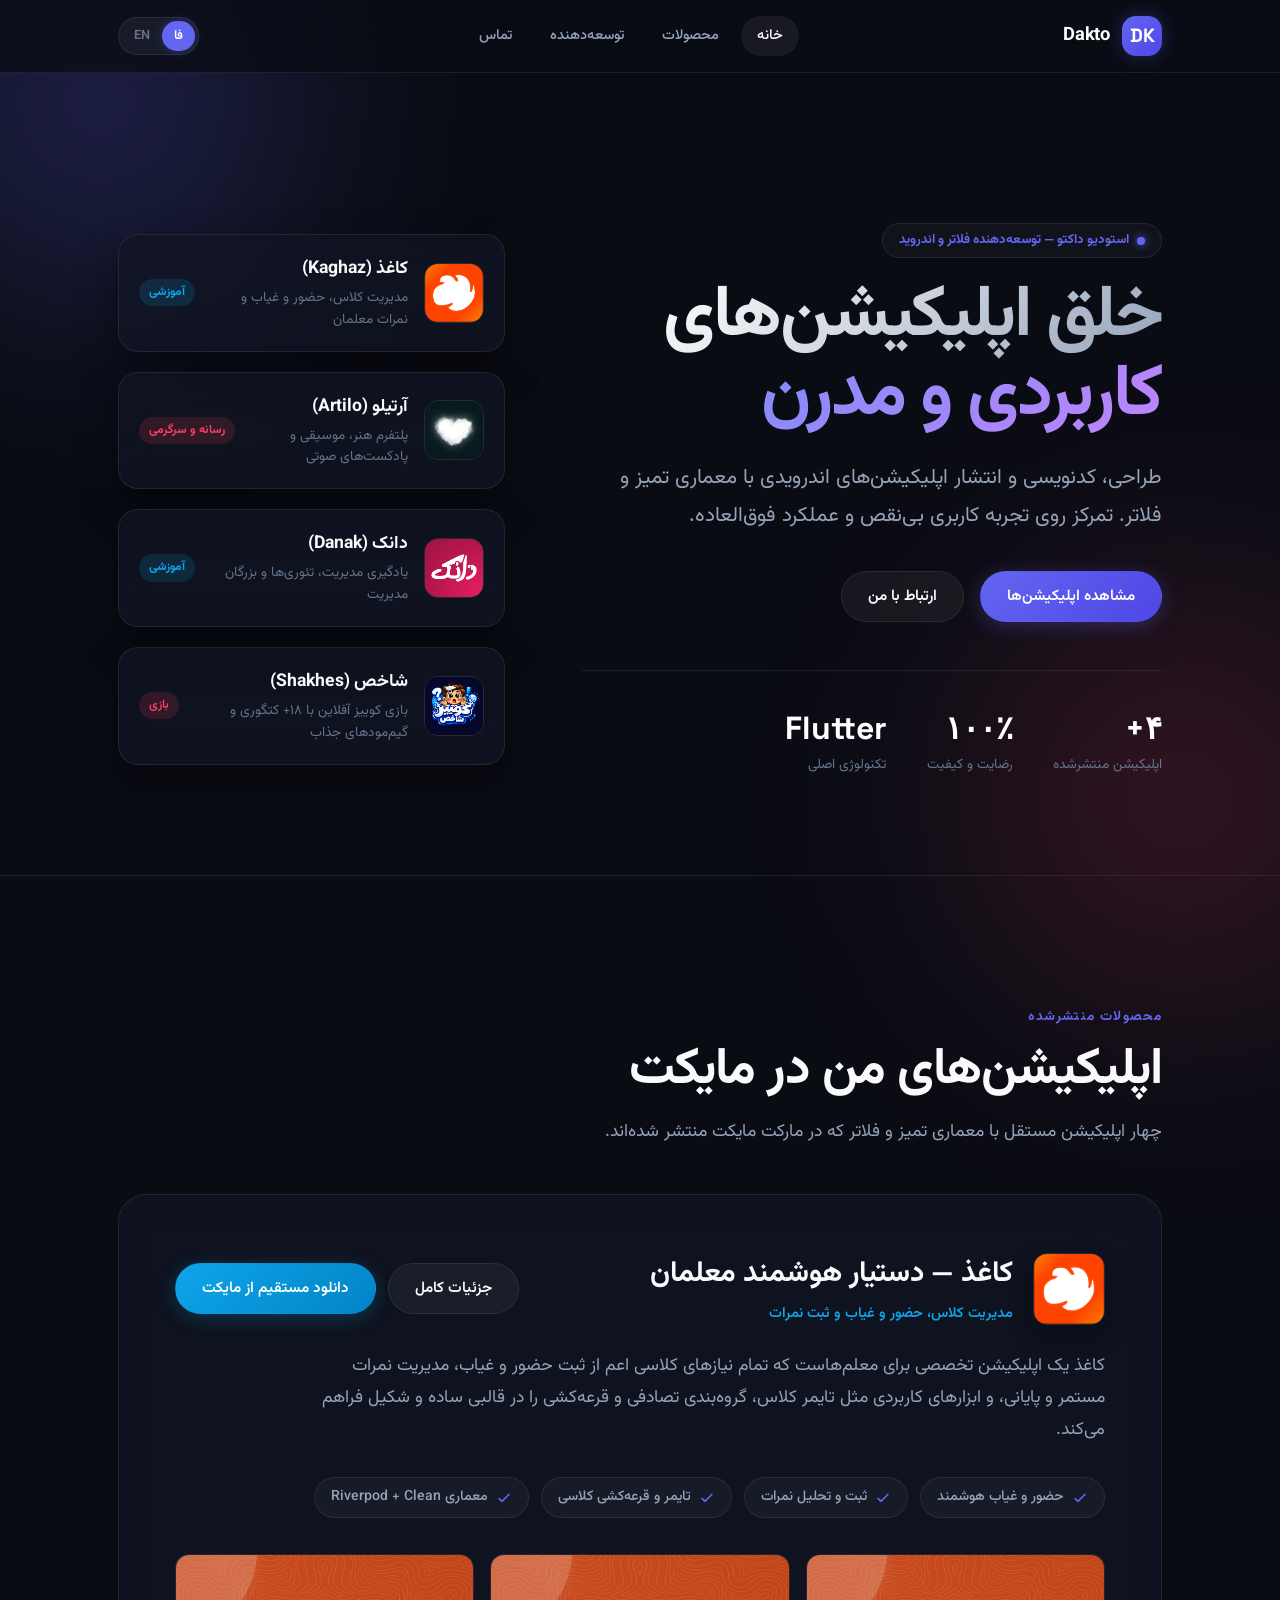
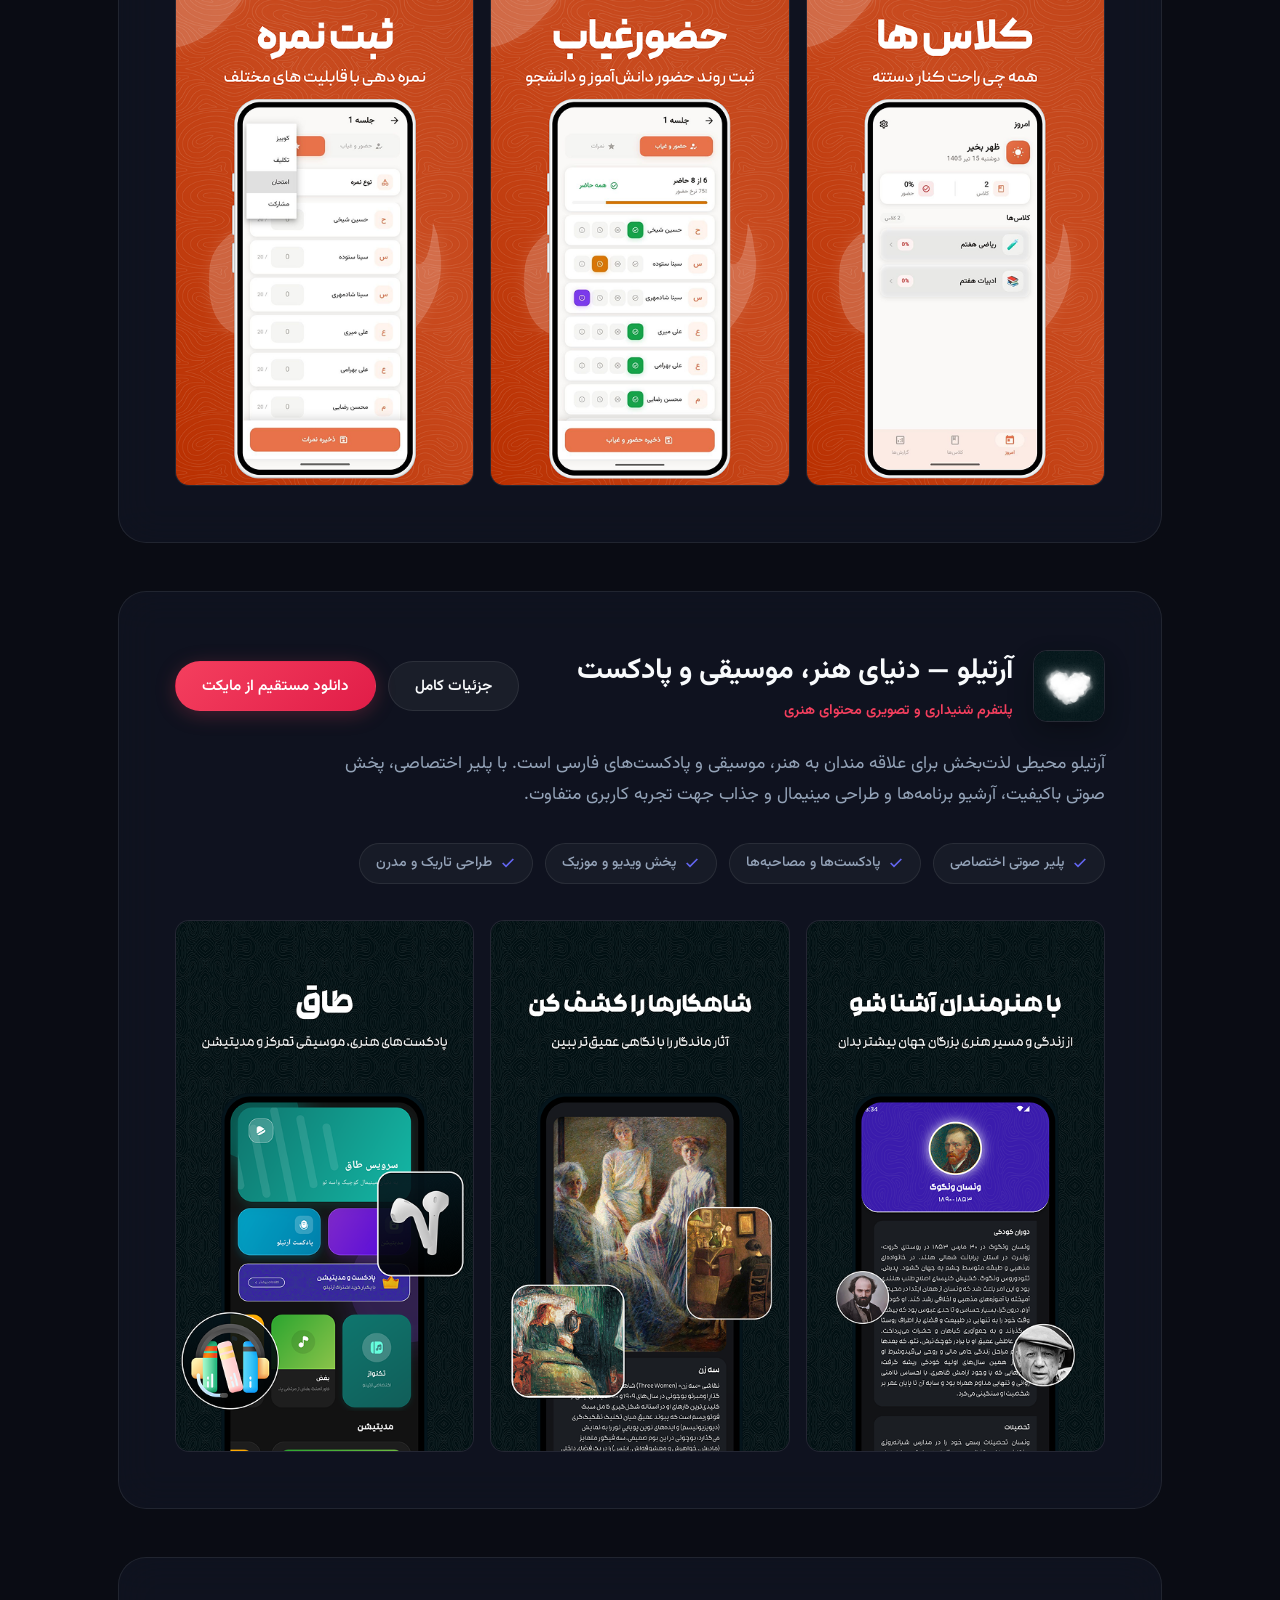
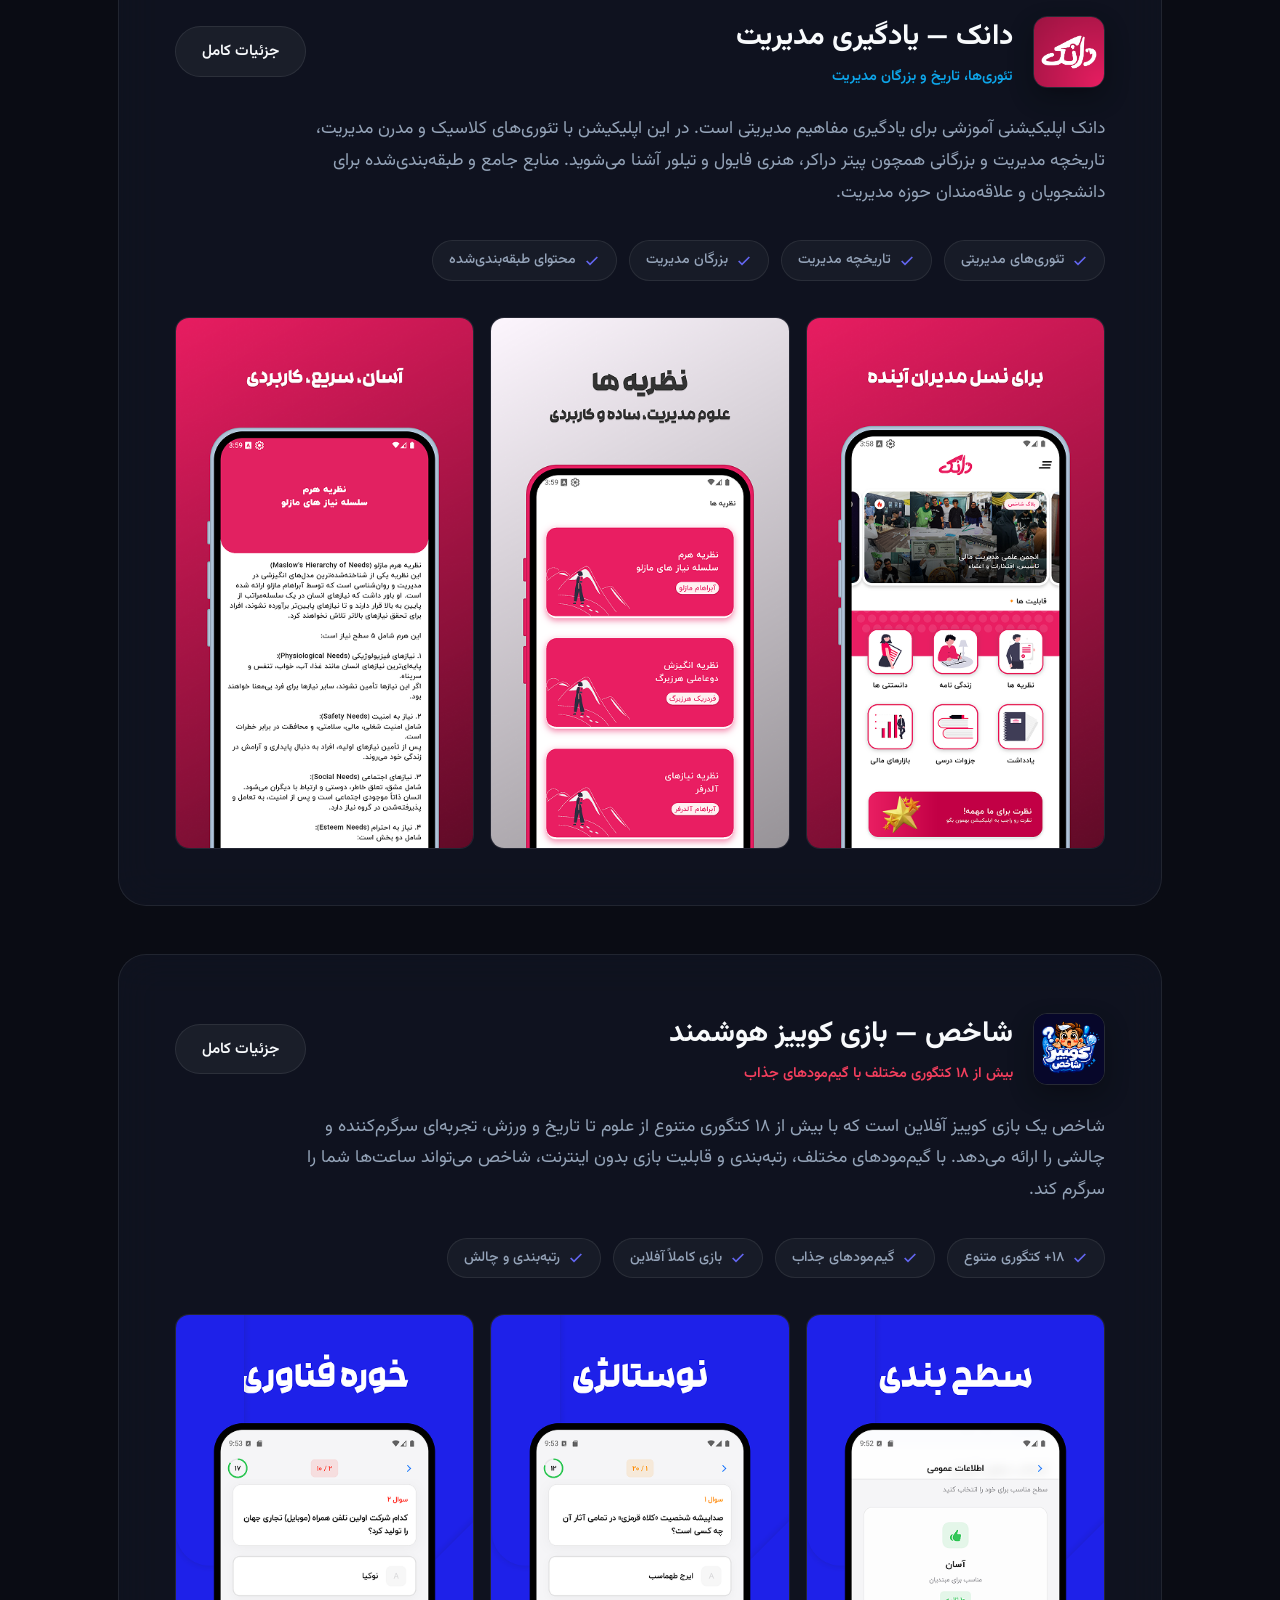
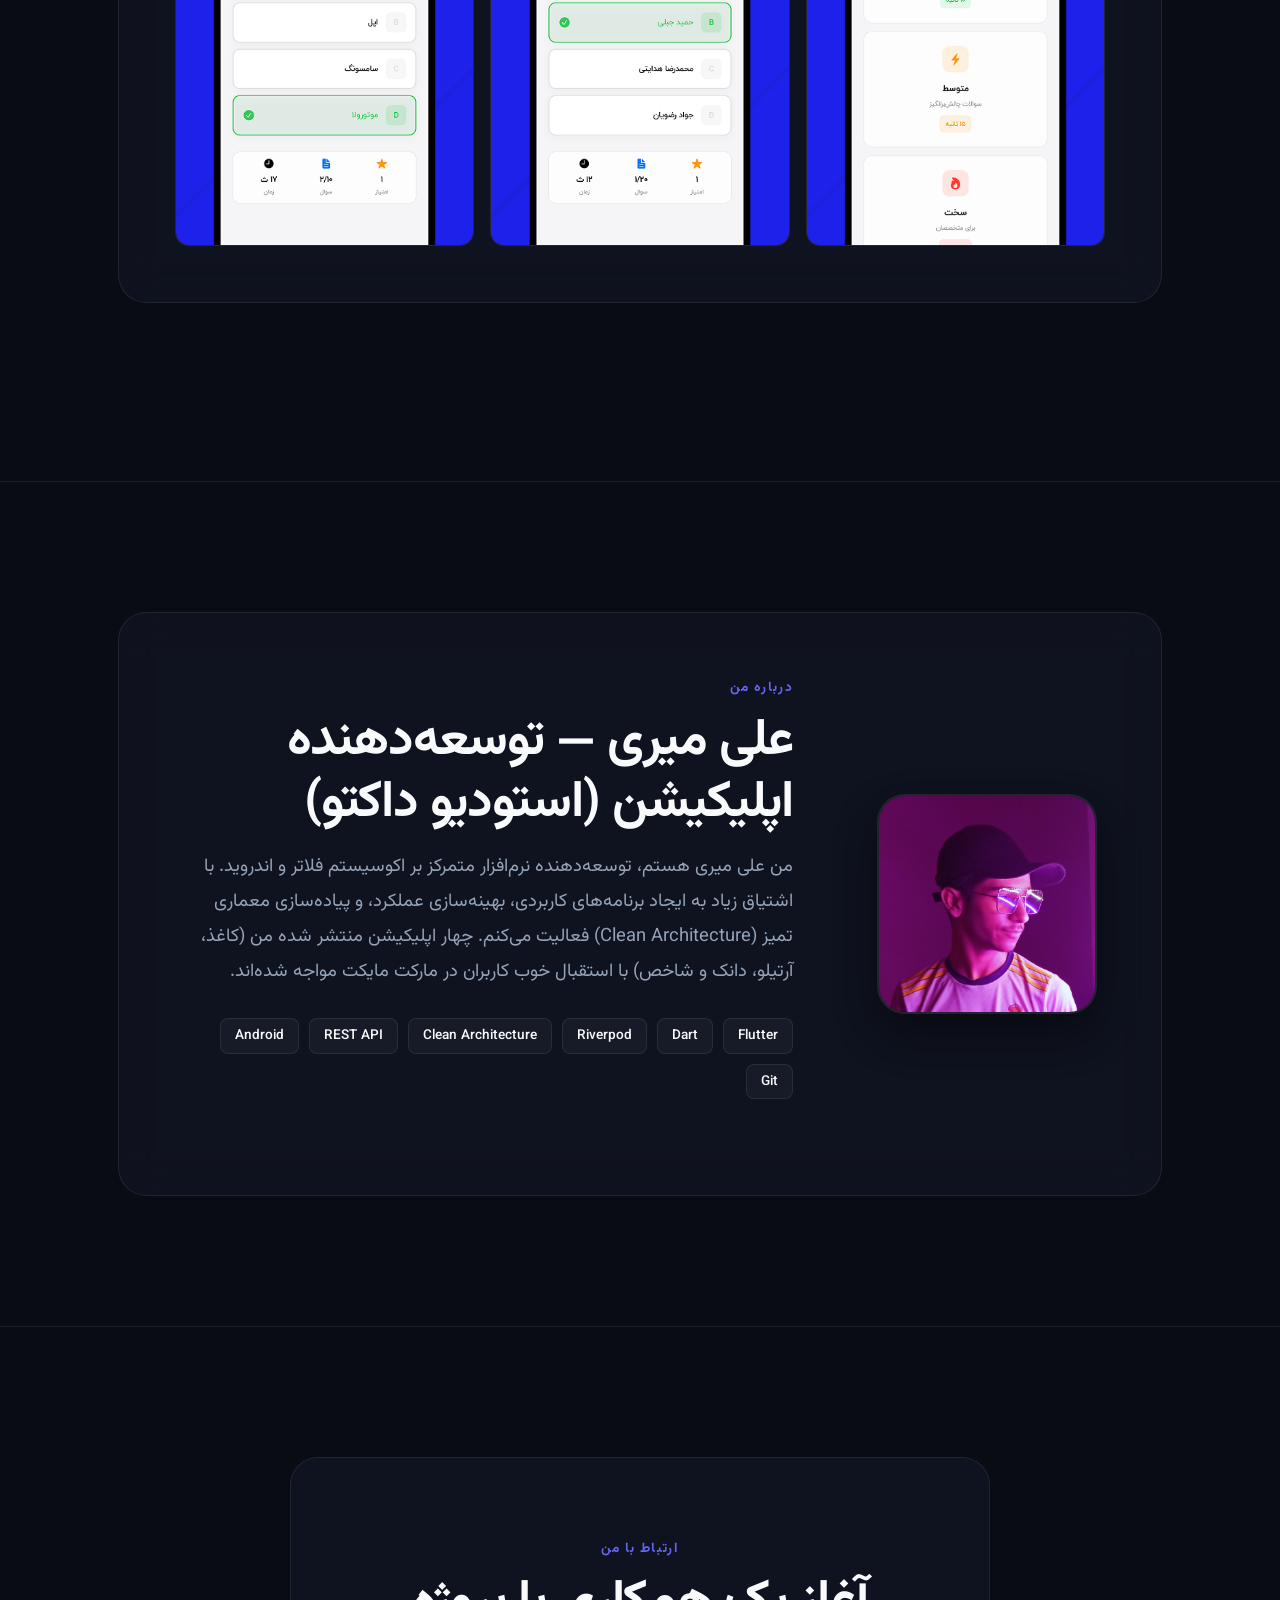
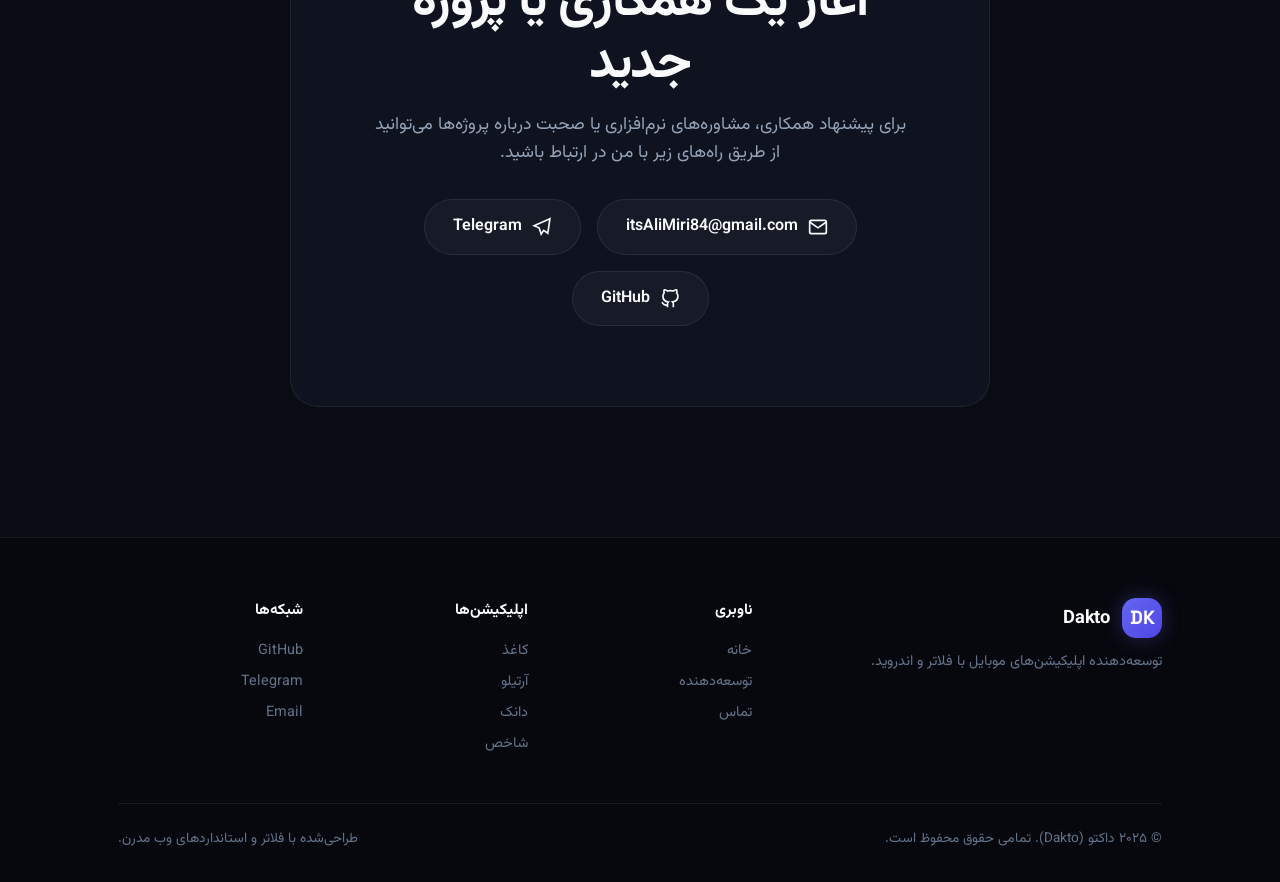
==== index.html @ fd26c39c "better experince in nav bar and add FAQ boxes in kaghaz page" ====
<!DOCTYPE html>
<html lang="fa" dir="rtl">
<head>
  <meta charset="UTF-8">
  <meta name="viewport" content="width=device-width, initial-scale=1.0">
  <title>داکتو (Dakto) — توسعه‌دهنده اپلیکیشن‌های اندرویدی با فلاتر | علی میری</title>
  <meta name="description" content="داکتو، استودیو توسعه اپلیکیشن‌های اندرویدی با فلاتر. سازنده کاغذ (مدیریت کلاس و معلم‌یار)، آرتیلو (هنر و پادکست)، دانک (آموزش مدیریت) و شاخص (بازی کوییز).">
  <meta name="keywords" content="داکتو, Dakto, علی میری, توسعه‌دهنده اندروید, فلاتر, اپلیکیشن موبایل, کاغذ, معلم یار, مدیریت کلاس, آرتیلو, دانک, شاخص">
  <meta name="author" content="Ali Miri">
  <meta name="theme-color" content="#0a0c14">
  <meta name="robots" content="index, follow">
  <link rel="canonical" href="https://dakto.ir/">

  <!-- Open Graph -->
  <meta property="og:type" content="website">
  <meta property="og:title" content="داکتو (Dakto) — توسعه‌دهنده اپلیکیشن‌های اندرویدی">
  <meta property="og:description" content="داکتو، استودیو توسعه اپلیکیشن‌های اندرویدی با فلاتر. سازنده کاغذ (مدیریت کلاس و معلم‌یار)، آرتیلو، دانک و شاخص.">
  <meta property="og:url" content="https://dakto.ir/">
  <meta property="og:site_name" content="داکتو Dakto">
  <meta property="og:locale" content="fa_IR">
  <meta property="og:image" content="https://dakto.ir/assets/profile.jpg">

  <!-- Twitter Card -->
  <meta name="twitter:card" content="summary_large_image">
  <meta name="twitter:title" content="داکتو (Dakto) — توسعه‌دهنده اپلیکیشن‌های اندرویدی">
  <meta name="twitter:description" content="داکتو، استودیو توسعه اپلیکیشن‌های اندرویدی با فلاتر. سازنده کاغذ، آرتیلو، دانک و شاخص.">
  <meta name="twitter:image" content="https://dakto.ir/assets/profile.jpg">

  <!-- Hreflang -->
  <link rel="alternate" hreflang="fa" href="https://dakto.ir/">
  <link rel="alternate" hreflang="en" href="https://dakto.ir/?lang=en">
  <link rel="alternate" hreflang="x-default" href="https://dakto.ir/">

  <!-- JSON-LD Structured Data -->
  <script type="application/ld+json">
  {
    "@context": "https://schema.org",
    "@type": "WebSite",
    "name": "داکتو Dakto",
    "alternateName": ["Dakto", "علی میری", "Ali Miri"],
    "url": "https://dakto.ir",
    "description": "استودیو توسعه اپلیکیشن‌های اندرویدی با فلاتر. سازنده کاغذ (مدیریت کلاس و معلم‌یار)، آرتیلو، دانک و شاخص.",
    "inLanguage": "fa",
    "potentialAction": {
      "@type": "SearchAction",
      "target": "https://dakto.ir/search?q={search_term_string}",
      "query-input": "required name=search_term_string"
    }
  }
  </script>
  <script type="application/ld+json">
  {
    "@context": "https://schema.org",
    "@type": "Person",
    "name": "Ali Miri",
    "alternateName": "علی میری",
    "url": "https://dakto.ir/#about",
    "jobTitle": "Flutter & Android Developer",
    "knowsAbout": ["Flutter", "Dart", "Android", "Clean Architecture", "Riverpod"],
    "sameAs": [
      "https://github.com/4itsam",
      "https://t.me/itsAliMiri"
    ]
  }
  </script>

  <link rel="preconnect" href="https://fonts.googleapis.com">
  <link rel="preconnect" href="https://fonts.gstatic.com" crossorigin>
  <link href="https://fonts.googleapis.com/css2?family=Vazirmatn:wght@400;500;700;800&family=Space+Grotesk:wght@500;600;700&family=Inter:wght@400;500;600&display=swap" rel="stylesheet">

  <link rel="stylesheet" href="style.css">
  <link rel="manifest" href="manifest.json">
</head>
<body>

  <!-- ============ NAVBAR ============ -->
  <header class="topbar">
    <div class="wrap">
      <a href="index.html" class="nav-logo">
        <span class="logo-icon">DK</span>
        <span class="nav-name">Dakto</span>
      </a>

      <nav class="nav-menu">
        <a href="index.html" class="nav-link active" data-i18n="nav.home">خانه</a>
        <a href="#apps" class="nav-link" data-i18n="nav.apps">محصولات</a>
        <a href="#about" class="nav-link" data-i18n="nav.about">توسعه‌دهنده</a>
        <a href="#contact" class="nav-link" data-i18n="nav.contact">تماس</a>
      </nav>

      <div class="nav-actions">
        <div class="lang-toggle" role="group" aria-label="Language Toggle">
          <button type="button" class="lang-btn" data-lang="fa" aria-pressed="true">فا</button>
          <button type="button" class="lang-btn" data-lang="en" aria-pressed="false">EN</button>
        </div>
        <button class="mobile-toggle" aria-label="Toggle Navigation">
          <svg width="20" height="20" viewBox="0 0 24 24" fill="none" stroke="currentColor" stroke-width="2"><line x1="3" y1="12" x2="21" y2="12"></line><line x1="3" y1="6" x2="21" y2="6"></line><line x1="3" y1="18" x2="21" y2="18"></line></svg>
        </button>
      </div>
    </div>
  </header>

  <main>

    <!-- ============ HERO SECTION ============ -->
    <section class="hero">
      <div class="wrap">
        <div class="hero-grid">
          
          <div class="hero-content">
            <div class="badge">
              <span class="badge-dot"></span>
              <span data-i18n="hero.badge">استودیو داکتو — توسعه‌دهنده فلاتر و اندروید</span>
            </div>

            <h1 class="hero-title">
              <span class="gradient-text" data-i18n="hero.title1">خلق اپلیکیشن‌های</span><br>
              <span class="highlight-text" data-i18n="hero.titleMark">کاربردی و مدرن</span>
            </h1>

            <p class="hero-subtitle" data-i18n="hero.subtitle">
              طراحی، کدنویسی و انتشار اپلیکیشن‌های اندرویدی با معماری تمیز و فلاتر. تمرکز روی تجربه کاربری بی‌نقص و عملکرد فوق‌العاده.
            </p>

            <div class="hero-actions">
              <a href="#apps" class="btn btn-primary" data-i18n="hero.ctaPrimary">مشاهده اپلیکیشن‌ها</a>
              <a href="#contact" class="btn btn-secondary" data-i18n="hero.ctaSecondary">ارتباط با من</a>
            </div>

            <div class="hero-stats">
              <div class="stat-item">
                <span class="stat-val" data-i18n="hero.stat1Val">۲+</span>
                <span class="stat-lbl" data-i18n="hero.stat1Lbl">اپلیکیشن منتشرشده</span>
              </div>
              <div class="stat-item">
                <span class="stat-val" data-i18n="hero.stat2Val">۱۰۰٪</span>
                <span class="stat-lbl" data-i18n="hero.stat2Lbl">رضایت و کیفیت</span>
              </div>
              <div class="stat-item">
                <span class="stat-val" data-i18n="hero.stat3Val">Flutter</span>
                <span class="stat-lbl" data-i18n="hero.stat3Lbl">تکنولوژی اصلی</span>
              </div>
            </div>
          </div>

          <!-- Hero App Stack Cards -->
          <div class="hero-visual">
            <a href="kaghaz.html" class="preview-card">
              <img src="assets/kaghaz-logo.png" alt="Kaghaz Logo" class="preview-icon">
              <div class="preview-info">
                <h4 data-i18n="preview.kaghazTitle">کاغذ (Kaghaz)</h4>
                <p data-i18n="preview.kaghazDesc">مدیریت کلاس، حضور و غیاب و نمرات معلمان</p>
              </div>
              <span class="preview-tag tag-kaghaz" data-i18n="preview.kaghazTag">آموزشی</span>
            </a>

            <a href="artilo.html" class="preview-card">
              <img src="assets/artilo-logo.png" alt="Artilo Logo" class="preview-icon">
              <div class="preview-info">
                <h4 data-i18n="preview.artiloTitle">آرتیلو (Artilo)</h4>
                <p data-i18n="preview.artiloDesc">پلتفرم هنر، موسیقی و پادکست‌های صوتی</p>
              </div>
              <span class="preview-tag tag-artilo" data-i18n="preview.artiloTag">رسانه</span>
            </a>

            <a href="danak.html" class="preview-card">
              <img src="assets/danak-logo.png" alt="Danak Logo" class="preview-icon">
              <div class="preview-info">
                <h4 data-i18n="preview.danakTitle">دانک (Danak)</h4>
                <p data-i18n="preview.danakDesc">یادگیری مدیریت، تئوری‌ها و بزرگان مدیریت</p>
              </div>
              <span class="preview-tag tag-kaghaz" data-i18n="preview.danakTag">آموزشی</span>
            </a>

            <a href="shakhes.html" class="preview-card">
              <img src="assets/shakhes-logo.png" alt="Shakhes Logo" class="preview-icon">
              <div class="preview-info">
                <h4 data-i18n="preview.shakhesTitle">شاخص (Shakhes)</h4>
                <p data-i18n="preview.shakhesDesc">بازی کوییز آفلاین با ۱۸+ کتگوری و گیم‌مودهای جذاب</p>
              </div>
              <span class="preview-tag tag-artilo" data-i18n="preview.shakhesTag">بازی</span>
            </a>
          </div>

        </div>
      </div>
    </section>

    <!-- ============ APPS SHOWCASE ============ -->
    <section id="apps" class="app-showcase">
      <div class="wrap">
        <div class="section-eyebrow" data-i18n="apps.eyebrow">محصولات منتشرشده</div>
        <h2 class="section-title" data-i18n="apps.title">اپلیکیشن‌های من در مایکت</h2>
        <p class="section-desc" data-i18n="apps.desc">
          محصولات نرم‌افزاری مستقل که با معماری تمیز و فلاتر پیاده‌سازی شده و در دسترس کاربران قرار گرفته‌اند.
        </p>

        <!-- Kaghaz Card -->
        <article class="app-card-featured">
          <div class="card-header-row">
            <div class="app-brand">
              <img src="assets/kaghaz-logo.png" alt="کاغذ" class="app-logo-img">
              <div class="app-meta">
                <h3 data-i18n="kaghaz.title">کاغذ — دستیار هوشمند معلمان</h3>
                <span class="app-category kaghaz" data-i18n="kaghaz.tagline">مدیریت کلاس، حضور و غیاب و ثبت نمرات</span>
              </div>
            </div>
            <div style="display: flex; gap: 12px; flex-wrap: wrap;">
              <a href="kaghaz.html" class="btn btn-secondary" data-i18n="app.details">جزئیات کامل</a>
              <a href="https://myket.ir/app/com.alimiri.kaghaz" target="_blank" rel="noopener" class="btn btn-kaghaz" data-i18n="app.download">دانلود مستقیم از مایکت</a>
            </div>
          </div>

          <p class="app-card-desc" data-i18n="kaghaz.desc">
            کاغذ یک اپلیکیشن تخصصی برای معلم‌هاست که تمام نیازهای کلاسی اعم از ثبت حضور و غیاب، مدیریت نمرات مستمر و پایانی، و ابزارهای کاربردی مثل تایمر کلاس، گروه‌بندی تصادفی و قرعه‌کشی را در قالبی ساده و شکیل فراهم می‌کند.
          </p>

          <div class="feature-pills">
            <div class="pill">
              <svg width="16" height="16" viewBox="0 0 24 24" fill="none" stroke="currentColor" stroke-width="2.5"><polyline points="20 6 9 17 4 12"></polyline></svg>
              <span data-i18n="kaghaz.pill1">حضور و غیاب هوشمند</span>
            </div>
            <div class="pill">
              <svg width="16" height="16" viewBox="0 0 24 24" fill="none" stroke="currentColor" stroke-width="2.5"><polyline points="20 6 9 17 4 12"></polyline></svg>
              <span data-i18n="kaghaz.pill2">ثبت و تحلیل نمرات</span>
            </div>
            <div class="pill">
              <svg width="16" height="16" viewBox="0 0 24 24" fill="none" stroke="currentColor" stroke-width="2.5"><polyline points="20 6 9 17 4 12"></polyline></svg>
              <span data-i18n="kaghaz.pill3">تایمر و قرعه‌کشی کلاسی</span>
            </div>
            <div class="pill">
              <svg width="16" height="16" viewBox="0 0 24 24" fill="none" stroke="currentColor" stroke-width="2.5"><polyline points="20 6 9 17 4 12"></polyline></svg>
              <span data-i18n="kaghaz.pill4">معماری Riverpod + Clean</span>
            </div>
          </div>

          <div class="gallery-grid">
            <div class="screenshot-item"><img src="assets/kaghaz/1.png" alt="اسکرین‌شات ۱ کاغذ" loading="lazy"></div>
            <div class="screenshot-item"><img src="assets/kaghaz/2.png" alt="اسکرین‌شات ۲ کاغذ" loading="lazy"></div>
            <div class="screenshot-item"><img src="assets/kaghaz/3.png" alt="اسکرین‌شات ۳ کاغذ" loading="lazy"></div>
          </div>
        </article>

        <!-- Artilo Card -->
        <article class="app-card-featured">
          <div class="card-header-row">
            <div class="app-brand">
              <img src="assets/artilo-logo.png" alt="آرتیلو" class="app-logo-img">
              <div class="app-meta">
                <h3 data-i18n="artilo.title">آرتیلو — دنیای هنر، موسیقی و پادکست</h3>
                <span class="app-category artilo" data-i18n="artilo.tagline">پلتفرم شنیداری و تصویری محتوای هنری</span>
              </div>
            </div>
            <div style="display: flex; gap: 12px; flex-wrap: wrap;">
              <a href="artilo.html" class="btn btn-secondary" data-i18n="app.details">جزئیات کامل</a>
              <a href="https://myket.ir/app/com.alimiri.atl" target="_blank" rel="noopener" class="btn btn-artilo" data-i18n="app.download">دانلود مستقیم از مایکت</a>
            </div>
          </div>

          <p class="app-card-desc" data-i18n="artilo.desc">
            آرتیلو محیطی لذت‌بخش برای علاقه مندان به هنر، موسیقی و پادکست‌های فارسی است. با پلیر اختصاصی، پخش صوتی باکیفیت، آرشیو برنامه‌ها و طراحی مینیمال و جذاب جهت تجربه کاربری متفاوت.
          </p>

          <div class="feature-pills">
            <div class="pill">
              <svg width="16" height="16" viewBox="0 0 24 24" fill="none" stroke="currentColor" stroke-width="2.5"><polyline points="20 6 9 17 4 12"></polyline></svg>
              <span data-i18n="artilo.pill1">پلیر صوتی اختصاصی</span>
            </div>
            <div class="pill">
              <svg width="16" height="16" viewBox="0 0 24 24" fill="none" stroke="currentColor" stroke-width="2.5"><polyline points="20 6 9 17 4 12"></polyline></svg>
              <span data-i18n="artilo.pill2">پادکست‌ها و مصاحبه‌ها</span>
            </div>
            <div class="pill">
              <svg width="16" height="16" viewBox="0 0 24 24" fill="none" stroke="currentColor" stroke-width="2.5"><polyline points="20 6 9 17 4 12"></polyline></svg>
              <span data-i18n="artilo.pill3">پخش ویدیو و موزیک</span>
            </div>
            <div class="pill">
              <svg width="16" height="16" viewBox="0 0 24 24" fill="none" stroke="currentColor" stroke-width="2.5"><polyline points="20 6 9 17 4 12"></polyline></svg>
              <span data-i18n="artilo.pill4">طراحی تاریک و مدرن</span>
            </div>
          </div>

          <div class="gallery-grid">
            <div class="screenshot-item"><img src="assets/artilo/1.png" alt="اسکرین‌شات ۱ آرتیلو" loading="lazy"></div>
            <div class="screenshot-item"><img src="assets/artilo/2.png" alt="اسکرین‌شات ۲ آرتیلو" loading="lazy"></div>
            <div class="screenshot-item"><img src="assets/artilo/3.png" alt="اسکرین‌شات ۳ آرتیلو" loading="lazy"></div>
          </div>
        </article>

        <!-- Danak Card -->
        <article class="app-card-featured">
          <div class="card-header-row">
            <div class="app-brand">
              <img src="assets/danak-logo.png" alt="دانک" class="app-logo-img">
              <div class="app-meta">
                <h3 data-i18n="danak.title">دانک — یادگیری مدیریت</h3>
                <span class="app-category kaghaz" data-i18n="danak.tagline">تئوری‌ها، تاریخ و بزرگان مدیریت</span>
              </div>
            </div>
            <div style="display: flex; gap: 12px; flex-wrap: wrap;">
              <a href="danak.html" class="btn btn-secondary" data-i18n="app.details">جزئیات کامل</a>
            </div>
          </div>

          <p class="app-card-desc" data-i18n="danak.desc">
            دانک اپلیکیشنی آموزشی برای یادگیری مفاهیم مدیریتی است. در این اپلیکیشن با تئوری‌های کلاسیک و مدرن مدیریت، تاریخچه مدیریت و بزرگانی همچون پیتر دراکر، هنری فایول و تیلور آشنا می‌شوید.
          </p>

          <div class="feature-pills">
            <div class="pill">
              <svg width="16" height="16" viewBox="0 0 24 24" fill="none" stroke="currentColor" stroke-width="2.5"><polyline points="20 6 9 17 4 12"></polyline></svg>
              <span data-i18n="danak.pill1">تئوری‌های مدیریتی</span>
            </div>
            <div class="pill">
              <svg width="16" height="16" viewBox="0 0 24 24" fill="none" stroke="currentColor" stroke-width="2.5"><polyline points="20 6 9 17 4 12"></polyline></svg>
              <span data-i18n="danak.pill2">تاریخچه مدیریت</span>
            </div>
            <div class="pill">
              <svg width="16" height="16" viewBox="0 0 24 24" fill="none" stroke="currentColor" stroke-width="2.5"><polyline points="20 6 9 17 4 12"></polyline></svg>
              <span data-i18n="danak.pill3">بزرگان مدیریت</span>
            </div>
            <div class="pill">
              <svg width="16" height="16" viewBox="0 0 24 24" fill="none" stroke="currentColor" stroke-width="2.5"><polyline points="20 6 9 17 4 12"></polyline></svg>
              <span data-i18n="danak.pill4">محتوای طبقه‌بندی‌شده</span>
            </div>
          </div>

          <div class="gallery-grid">
            <div class="screenshot-item"><img src="assets/danak/1.png" alt="اسکرین‌شات ۱ دانک" loading="lazy"></div>
            <div class="screenshot-item"><img src="assets/danak/2.png" alt="اسکرین‌شات ۲ دانک" loading="lazy"></div>
            <div class="screenshot-item"><img src="assets/danak/3.png" alt="اسکرین‌شات ۳ دانک" loading="lazy"></div>
          </div>
        </article>

        <!-- Shakhes Card -->
        <article class="app-card-featured">
          <div class="card-header-row">
            <div class="app-brand">
              <img src="assets/shakhes-logo.png" alt="شاخص" class="app-logo-img">
              <div class="app-meta">
                <h3 data-i18n="shakhes.title">شاخص — بازی کوییز هوشمند</h3>
                <span class="app-category artilo" data-i18n="shakhes.tagline">بیش از ۱۸ کتگوری مختلف با گیم‌مودهای جذاب</span>
              </div>
            </div>
            <div style="display: flex; gap: 12px; flex-wrap: wrap;">
              <a href="shakhes.html" class="btn btn-secondary" data-i18n="app.details">جزئیات کامل</a>
            </div>
          </div>

          <p class="app-card-desc" data-i18n="shakhes.desc">
            شاخص یک بازی کوییز آفلاین است که با بیش از ۱۸ کتگوری متنوع از علوم تا تاریخ و ورزش، تجربه‌ای سرگرم‌کننده و چالشی را ارائه می‌دهد. با گیم‌مودهای مختلف، رتبه‌بندی و قابلیت بازی بدون اینترنت.
          </p>

          <div class="feature-pills">
            <div class="pill">
              <svg width="16" height="16" viewBox="0 0 24 24" fill="none" stroke="currentColor" stroke-width="2.5"><polyline points="20 6 9 17 4 12"></polyline></svg>
              <span data-i18n="shakhes.pill1">۱۸+ کتگوری متنوع</span>
            </div>
            <div class="pill">
              <svg width="16" height="16" viewBox="0 0 24 24" fill="none" stroke="currentColor" stroke-width="2.5"><polyline points="20 6 9 17 4 12"></polyline></svg>
              <span data-i18n="shakhes.pill2">گیم‌مودهای جذاب</span>
            </div>
            <div class="pill">
              <svg width="16" height="16" viewBox="0 0 24 24" fill="none" stroke="currentColor" stroke-width="2.5"><polyline points="20 6 9 17 4 12"></polyline></svg>
              <span data-i18n="shakhes.pill3">بازی کاملاً آفلاین</span>
            </div>
            <div class="pill">
              <svg width="16" height="16" viewBox="0 0 24 24" fill="none" stroke="currentColor" stroke-width="2.5"><polyline points="20 6 9 17 4 12"></polyline></svg>
              <span data-i18n="shakhes.pill4">رتبه‌بندی و چالش</span>
            </div>
          </div>

          <div class="gallery-grid">
            <div class="screenshot-item"><img src="assets/shakhes/1.png" alt="اسکرین‌شات ۱ شاخص" loading="lazy"></div>
            <div class="screenshot-item"><img src="assets/shakhes/2.png" alt="اسکرین‌شات ۲ شاخص" loading="lazy"></div>
            <div class="screenshot-item"><img src="assets/shakhes/3.png" alt="اسکرین‌شات ۳ شاخص" loading="lazy"></div>
          </div>
        </article>

      </div>
    </section>
    <section id="about" class="about-section">
      <div class="wrap">
            <div class="about-box">
          <img src="assets/profile.jpg" alt="علی میری - توسعه‌دهنده داکتو" class="profile-avatar" onerror="this.outerHTML='<div class=\'avatar-placeholder\'>DK</div>'">
          
          <div>
            <div class="section-eyebrow" data-i18n="about.eyebrow">درباره من</div>
            <h2 class="section-title" data-i18n="about.title">علی میری — توسعه‌دهنده اپلیکیشن</h2>
            <p class="about-bio" data-i18n="about.bio">
              من علی میری هستم، توسعه‌دهنده نرم‌افزار متمرکز بر اکوسیستم فلاتر و اندروید. با اشتیاق زیاد به ایجاد برنامه‌های کاربردی، بهینه‌سازی عملکرد، و پیاده‌سازی معماری تمیز (Clean Architecture) فعالیت می‌کنم. دو اپلیکیشن منتشر شده من با استقبال خوب کاربران در مارکت مایکت مواجه شده‌اند.
            </p>

            <div class="tech-tags">
              <span class="tech-tag">Flutter</span>
              <span class="tech-tag">Dart</span>
              <span class="tech-tag">Riverpod</span>
              <span class="tech-tag">Clean Architecture</span>
              <span class="tech-tag">REST API</span>
              <span class="tech-tag">Android</span>
              <span class="tech-tag">Git</span>
            </div>
          </div>
        </div>
      </div>
    </section>

    <!-- ============ CONTACT ============ -->
    <section id="contact" class="contact-section">
      <div class="wrap">
        <div class="contact-card">
          <div class="section-eyebrow" style="justify-content: center;" data-i18n="contact.eyebrow">ارتباط با من</div>
          <h2 class="section-title" data-i18n="contact.title">آغاز یک همکاری یا پروژه جدید</h2>
          <p class="section-desc" style="margin: 0 auto 32px;" data-i18n="contact.desc">
            برای پیشنهاد همکاری، مشاوره‌های نرم‌افزار یا صحبت درباره پروژه‌ها می‌توانید از طریق راه‌های زیر با من در ارتباط باشید.
          </p>

          <div class="contact-buttons">
            <a href="mailto:itsAliMiri84@gmail.com" class="contact-btn-item">
              <svg width="20" height="20" viewBox="0 0 24 24" fill="none" stroke="currentColor" stroke-width="2"><path d="M4 4h16c1.1 0 2 .9 2 2v12c0 1.1-.9 2-2 2H4c-1.1 0-2-.9-2-2V6c0-1.1.9-2 2-2z"></path><polyline points="22,6 12,13 2,6"></polyline></svg>
              <span>itsAliMiri84@gmail.com</span>
            </a>
            <a href="https://t.me/itsAliMiri" target="_blank" rel="noopener" class="contact-btn-item">
              <svg width="20" height="20" viewBox="0 0 24 24" fill="none" stroke="currentColor" stroke-width="2"><path d="M21.5 2l-19 8.5 6 2.5 2.5 7.5 3-4.5 5 3.5z"></path></svg>
              <span>Telegram</span>
            </a>
            <a href="https://github.com/4itsam" target="_blank" rel="noopener" class="contact-btn-item">
              <svg width="20" height="20" viewBox="0 0 24 24" fill="none" stroke="currentColor" stroke-width="2"><path d="M9 19c-5 1.5-5-2.5-7-3m14 6v-3.87a3.37 3.37 0 0 0-.94-2.61c3.14-.35 6.44-1.54 6.44-7A5.44 5.44 0 0 0 20 4.77 5.07 5.07 0 0 0 19.91 1S18.73.65 16 2.48a13.38 13.38 0 0 0-7 0C6.27.65 5.09 1 5.09 1A5.07 5.07 0 0 0 5 4.77a5.44 5.44 0 0 0-1.5 3.78c0 5.42 3.3 6.61 6.44 7A3.37 3.37 0 0 0 9 18.13V22"></path></svg>
              <span>GitHub</span>
            </a>
          </div>
        </div>
      </div>
    </section>

  </main>

  <!-- ============ FOOTER ============ -->
  <footer class="footer">
    <div class="wrap">
      <div class="footer-grid">
        <div class="footer-brand">
          <div class="nav-logo">
            <span class="logo-icon">DK</span>
            <span class="nav-name">Dakto</span>
          </div>
          <p data-i18n="footer.desc">توسعه‌دهنده اپلیکیشن‌های موبایل با فلاتر و اندروید.</p>
        </div>

        <div class="footer-col">
          <h5 data-i18n="footer.col1">ناوبری</h5>
          <a href="index.html" data-i18n="nav.home">خانه</a>
          <a href="#about" data-i18n="nav.about">توسعه‌دهنده</a>
          <a href="#contact" data-i18n="nav.contact">تماس</a>
        </div>

        <div class="footer-col">
          <h5 data-i18n="footer.col2">اپلیکیشن‌ها</h5>
          <a href="kaghaz.html" data-i18n="nav.kaghaz">کاغذ</a>
          <a href="artilo.html" data-i18n="nav.artilo">آرتیلو</a>
          <a href="danak.html" data-i18n="nav.danak">دانک</a>
          <a href="shakhes.html" data-i18n="nav.shakhes">شاخص</a>
        </div>

        <div class="footer-col">
          <h5 data-i18n="footer.col3">شبکه‌ها</h5>
          <a href="https://github.com/alimiri" target="_blank" rel="noopener">GitHub</a>
          <a href="https://t.me/alimiri_dev" target="_blank" rel="noopener">Telegram</a>
          <a href="mailto:itsAliMiri84@gmail.com">Email</a>
        </div>
      </div>

      <div class="footer-bottom">
        <span data-i18n="footer.copy">© ۲۰۲۵ داکتو (Dakto). تمامی حقوق محفوظ است.</span>
        <span data-i18n="footer.note">طراحی‌شده با فلاتر و استانداردهای وب مدرن.</span>
      </div>
    </div>
  </footer>

  <script src="script.js"></script>
</body>
</html>
---- style.css ----
/* -------------------------------------------------------------
   Ali Miri — Portfolio & App Showcase
   Design System: Ultra-Sleek Modern Glassmorphism (Dark Mode)
   Built with CSS Logical Properties for Seamless RTL/LTR Support
------------------------------------------------------------- */

:root {
  --bg-dark: #0a0c14;
  --bg-surface: #111422;
  --bg-card: rgba(18, 22, 36, 0.7);
  --bg-card-hover: rgba(26, 32, 52, 0.85);
  --bg-glass: rgba(255, 255, 255, 0.03);
  
  --text-primary: #f8fafc;
  --text-secondary: #94a3b8;
  --text-muted: #64748b;
  
  --border: rgba(255, 255, 255, 0.08);
  --border-hover: rgba(99, 102, 241, 0.35);
  
  --accent-indigo: #6366f1;
  --accent-indigo-glow: rgba(99, 102, 241, 0.3);
  --accent-kaghaz: #0ea5e9;
  --accent-kaghaz-glow: rgba(14, 165, 233, 0.25);
  --accent-artilo: #f43f5e;
  --accent-artilo-glow: rgba(244, 63, 94, 0.25);
  
  --font-fa: "Vazirmatn", "Tahoma", sans-serif;
  --font-en-display: "Space Grotesk", sans-serif;
  --font-en-body: "Inter", -apple-system, sans-serif;

  --max-w: 1140px;
  --gutter: clamp(20px, 4vw, 48px);
  --section-gap: clamp(70px, 12vw, 130px);
  --radius-sm: 8px;
  --radius-md: 14px;
  --radius-lg: 20px;
  --radius-xl: 28px;
  --radius-full: 9999px;
}

/* ---------- RESET & BASE ---------- */

* {
  box-sizing: border-box;
  margin: 0;
  padding: 0;
}

html {
  background-color: var(--bg-dark);
  color: var(--text-primary);
  scroll-behavior: smooth;
}

html[dir="rtl"] body { font-family: var(--font-fa); }
html[dir="ltr"] body { font-family: var(--font-en-body); }

body {
  background: var(--bg-dark);
  color: var(--text-primary);
  line-height: 1.6;
  min-height: 100vh;
  overflow-x: hidden;
  -webkit-font-smoothing: antialiased;
}

/* Background Ambient Glows */
body::before {
  content: "";
  position: fixed;
  top: -200px;
  inset-inline-end: -200px;
  width: 600px;
  height: 600px;
  background: radial-gradient(circle, var(--accent-indigo-glow) 0%, transparent 70%);
  filter: blur(90px);
  pointer-events: none;
  z-index: 0;
}

body::after {
  content: "";
  position: fixed;
  bottom: -200px;
  inset-inline-start: -200px;
  width: 600px;
  height: 600px;
  background: radial-gradient(circle, var(--accent-artilo-glow) 0%, transparent 70%);
  filter: blur(100px);
  pointer-events: none;
  z-index: 0;
}

html[dir="rtl"] h1, html[dir="rtl"] h2, html[dir="rtl"] h3, html[dir="rtl"] h4,
html[dir="rtl"] .nav-name, html[dir="rtl"] .badge {
  font-family: var(--font-fa);
  font-weight: 700;
}

html[dir="ltr"] h1, html[dir="ltr"] h2, html[dir="ltr"] h3, html[dir="ltr"] h4,
html[dir="ltr"] .nav-name, html[dir="ltr"] .badge {
  font-family: var(--font-en-display);
}

img {
  max-width: 100%;
  height: auto;
  display: block;
}

a {
  color: inherit;
  text-decoration: none;
}

button {
  font: inherit;
  cursor: pointer;
}

.wrap {
  max-width: var(--max-w);
  margin-inline: auto;
  padding-inline: var(--gutter);
  position: relative;
  z-index: 1;
}

/* ---------- NAVBAR ---------- */

.topbar {
  position: sticky;
  top: 0;
  z-index: 1000;
  background: rgba(10, 12, 20, 0.75);
  backdrop-filter: blur(20px);
  -webkit-backdrop-filter: blur(20px);
  border-block-end: 1px solid var(--border);
  transition: all 0.3s ease;
}

.topbar .wrap {
  display: flex;
  align-items: center;
  justify-content: space-between;
  padding-block: 16px;
}

.nav-logo {
  display: flex;
  align-items: center;
  gap: 12px;
}

.logo-icon {
  width: 40px;
  height: 40px;
  border-radius: var(--radius-md);
  background: linear-gradient(135deg, var(--accent-indigo), #4f46e5);
  display: flex;
  align-items: center;
  justify-content: center;
  font-family: var(--font-en-display);
  font-weight: 700;
  font-size: 1.2rem;
  color: #fff;
  box-shadow: 0 0 20px var(--accent-indigo-glow);
}

.nav-name {
  font-size: 1.15rem;
  font-weight: 700;
  letter-spacing: -0.01em;
  color: #fff;
}

.nav-menu {
  display: flex;
  align-items: center;
  gap: 6px;
}

.nav-link {
  padding: 8px 16px;
  border-radius: var(--radius-full);
  font-size: 0.9rem;
  color: var(--text-secondary);
  font-weight: 500;
  transition: all 0.25s ease;
}

.nav-link:hover, .nav-link.active {
  color: var(--text-primary);
  background: rgba(255, 255, 255, 0.06);
}

.nav-actions {
  display: flex;
  align-items: center;
  gap: 12px;
}

.lang-toggle {
  display: flex;
  background: rgba(255, 255, 255, 0.05);
  border: 1px solid var(--border);
  border-radius: var(--radius-full);
  padding: 3px;
}

.lang-btn {
  border: none;
  background: transparent;
  color: var(--text-muted);
  font-size: 0.8rem;
  font-weight: 600;
  padding: 5px 12px;
  border-radius: var(--radius-full);
  transition: all 0.25s ease;
}

.lang-btn[aria-pressed="true"] {
  background: var(--accent-indigo);
  color: #fff;
  box-shadow: 0 0 12px var(--accent-indigo-glow);
}

.mobile-toggle {
  display: none;
  background: transparent;
  border: 1px solid var(--border);
  color: var(--text-primary);
  width: 40px;
  height: 40px;
  border-radius: var(--radius-md);
  align-items: center;
  justify-content: center;
}

@media (max-width: 820px) {
  .nav-menu {
    position: fixed;
    top: 73px;
    inset-inline-start: 0;
    inset-inline-end: 0;
    background: rgba(10, 12, 20, 0.95);
    backdrop-filter: blur(25px);
    border-bottom: 1px solid var(--border);
    flex-direction: column;
    padding: 24px;
    gap: 12px;
    display: none;
  }
  
  .nav-menu.open {
    display: flex;
  }
  
  .mobile-toggle {
    display: flex;
  }
  
  .nav-link {
    width: 100%;
    text-align: center;
    padding: 12px;
    font-size: 1rem;
  }
}

/* ---------- BUTTONS ---------- */

.btn {
  display: inline-flex;
  align-items: center;
  justify-content: center;
  gap: 10px;
  padding: 12px 26px;
  border-radius: var(--radius-full);
  font-size: 0.95rem;
  font-weight: 600;
  transition: all 0.3s cubic-bezier(0.16, 1, 0.3, 1);
  border: 1px solid transparent;
  white-space: nowrap;
}

.btn-primary {
  background: linear-gradient(135deg, var(--accent-indigo), #4f46e5);
  color: #ffffff;
  box-shadow: 0 4px 20px var(--accent-indigo-glow);
}

.btn-primary:hover {
  transform: translateY(-2px);
  box-shadow: 0 8px 30px rgba(99, 102, 241, 0.45);
}

.btn-kaghaz {
  background: linear-gradient(135deg, var(--accent-kaghaz), #0284c7);
  color: #ffffff;
  box-shadow: 0 4px 20px var(--accent-kaghaz-glow);
}

.btn-kaghaz:hover {
  transform: translateY(-2px);
  box-shadow: 0 8px 30px rgba(14, 165, 233, 0.45);
}

.btn-artilo {
  background: linear-gradient(135deg, var(--accent-artilo), #e11d48);
  color: #ffffff;
  box-shadow: 0 4px 20px var(--accent-artilo-glow);
}

.btn-artilo:hover {
  transform: translateY(-2px);
  box-shadow: 0 8px 30px rgba(244, 63, 94, 0.45);
}

.btn-secondary {
  background: rgba(255, 255, 255, 0.05);
  border-color: var(--border);
  color: var(--text-primary);
}

.btn-secondary:hover {
  background: rgba(255, 255, 255, 0.1);
  border-color: rgba(255, 255, 255, 0.2);
  transform: translateY(-2px);
}

/* ---------- BADGES & HEADINGS ---------- */

.badge {
  display: inline-flex;
  align-items: center;
  gap: 8px;
  padding: 6px 16px;
  border-radius: var(--radius-full);
  font-size: 0.82rem;
  font-weight: 600;
  border: 1px solid var(--border);
  background: rgba(255, 255, 255, 0.03);
  color: var(--accent-indigo);
  margin-bottom: 20px;
}

.badge-dot {
  width: 8px;
  height: 8px;
  border-radius: 50%;
  background: var(--accent-indigo);
  box-shadow: 0 0 8px var(--accent-indigo);
}

.section-eyebrow {
  display: flex;
  align-items: center;
  gap: 10px;
  font-size: 0.85rem;
  font-weight: 700;
  text-transform: uppercase;
  letter-spacing: 0.1em;
  color: var(--accent-indigo);
  margin-bottom: 12px;
}

.section-title {
  font-size: clamp(2.2rem, 5vw, 3.2rem);
  font-weight: 800;
  letter-spacing: -0.02em;
  margin-bottom: 16px;
  line-height: 1.2;
}

.section-desc {
  font-size: 1.1rem;
  color: var(--text-secondary);
  max-width: 600px;
  margin-bottom: 48px;
}

/* ---------- HERO SECTION ---------- */

.hero {
  padding-block: clamp(80px, 14vw, 150px) clamp(60px, 10vw, 100px);
  position: relative;
}

.hero-grid {
  display: grid;
  grid-template-columns: 1.2fr 0.8fr;
  gap: clamp(40px, 6vw, 80px);
  align-items: center;
}

.hero-title {
  font-size: clamp(2.8rem, 6.5vw, 4.5rem);
  font-weight: 800;
  line-height: 1.1;
  letter-spacing: -0.03em;
  margin-bottom: 24px;
}

.gradient-text {
  background: linear-gradient(135deg, #ffffff 0%, var(--text-secondary) 100%);
  -webkit-background-clip: text;
  -webkit-text-fill-color: transparent;
}

.highlight-text {
  background: linear-gradient(135deg, #818cf8, #c084fc);
  -webkit-background-clip: text;
  -webkit-text-fill-color: transparent;
}

.hero-subtitle {
  font-size: clamp(1.1rem, 2vw, 1.3rem);
  color: var(--text-secondary);
  line-height: 1.8;
  margin-bottom: 36px;
  max-width: 580px;
}

.hero-actions {
  display: flex;
  gap: 16px;
  flex-wrap: wrap;
  margin-bottom: 48px;
}

.hero-stats {
  display: flex;
  gap: 40px;
  padding-top: 32px;
  border-top: 1px solid var(--border);
}

.stat-item {
  display: flex;
  flex-direction: column;
}

.stat-val {
  font-size: 2rem;
  font-weight: 800;
  font-family: var(--font-en-display);
  color: #fff;
}

.stat-lbl {
  font-size: 0.85rem;
  color: var(--text-muted);
}

/* Hero Cards Stack */
.hero-visual {
  position: relative;
  display: flex;
  flex-direction: column;
  gap: 20px;
}

.preview-card {
  background: var(--bg-card);
  backdrop-filter: blur(20px);
  -webkit-backdrop-filter: blur(20px);
  border: 1px solid var(--border);
  border-radius: var(--radius-lg);
  padding: 20px;
  display: flex;
  align-items: center;
  gap: 16px;
  box-shadow: 0 20px 40px rgba(0, 0, 0, 0.4);
  transition: all 0.3s ease;
}

.preview-card:hover {
  border-color: var(--border-hover);
  transform: translateY(-4px);
  background: var(--bg-card-hover);
}

.preview-icon {
  width: 60px;
  height: 60px;
  border-radius: var(--radius-md);
  object-fit: cover;
  flex-shrink: 0;
  border: 1px solid rgba(255, 255, 255, 0.1);
}

.preview-info {
  flex: 1;
}

.preview-info h4 {
  font-size: 1.1rem;
  margin-bottom: 4px;
}

.preview-info p {
  font-size: 0.85rem;
  color: var(--text-muted);
}

.preview-tag {
  font-size: 0.75rem;
  font-weight: 700;
  padding: 4px 10px;
  border-radius: var(--radius-full);
  margin-inline-start: auto;
}

.tag-kaghaz { background: rgba(14, 165, 233, 0.15); color: var(--accent-kaghaz); }
.tag-artilo { background: rgba(244, 63, 94, 0.15); color: var(--accent-artilo); }

@media (max-width: 960px) {
  .hero-grid { grid-template-columns: 1fr; }
  .hero-visual { display: grid; grid-template-columns: 1fr 1fr; }
}

@media (max-width: 600px) {
  .hero-visual { grid-template-columns: 1fr; }
  .hero-stats { gap: 20px; justify-content: space-between; }
}

/* ---------- APP SHOWCASE CARDS ---------- */

.app-showcase {
  padding-block: var(--section-gap);
  border-top: 1px solid var(--border);
}

.app-card-featured {
  background: var(--bg-card);
  backdrop-filter: blur(20px);
  -webkit-backdrop-filter: blur(20px);
  border: 1px solid var(--border);
  border-radius: var(--radius-xl);
  padding: clamp(32px, 5vw, 56px);
  margin-bottom: 48px;
  transition: all 0.4s ease;
  position: relative;
  overflow: hidden;
}

.app-card-featured:hover {
  border-color: rgba(255, 255, 255, 0.2);
  box-shadow: 0 30px 60px rgba(0, 0, 0, 0.5);
}

.card-header-row {
  display: flex;
  align-items: center;
  justify-content: space-between;
  gap: 20px;
  margin-bottom: 24px;
  flex-wrap: wrap;
}

.app-brand {
  display: flex;
  align-items: center;
  gap: 20px;
}

.app-logo-img {
  width: 72px;
  height: 72px;
  border-radius: var(--radius-md);
  object-fit: cover;
  border: 1px solid rgba(255, 255, 255, 0.1);
  box-shadow: 0 10px 25px rgba(0, 0, 0, 0.3);
}

.app-meta h3 {
  font-size: 1.8rem;
  font-weight: 800;
  margin-bottom: 4px;
}

.app-category {
  font-size: 0.9rem;
  font-weight: 600;
}

.app-category.kaghaz { color: var(--accent-kaghaz); }
.app-category.artilo { color: var(--accent-artilo); }

.app-card-desc {
  font-size: 1.1rem;
  color: var(--text-secondary);
  line-height: 1.8;
  max-width: 800px;
  margin-bottom: 32px;
}

.feature-pills {
  display: flex;
  flex-wrap: wrap;
  gap: 12px;
  margin-bottom: 36px;
}

.pill {
  display: inline-flex;
  align-items: center;
  gap: 8px;
  padding: 8px 16px;
  border-radius: var(--radius-full);
  background: rgba(255, 255, 255, 0.04);
  border: 1px solid var(--border);
  font-size: 0.88rem;
  color: var(--text-secondary);
  font-weight: 500;
}

.pill svg {
  color: var(--accent-indigo);
}

.gallery-grid {
  display: grid;
  grid-template-columns: repeat(3, 1fr);
  gap: 16px;
}

.screenshot-item {
  border-radius: var(--radius-md);
  overflow: hidden;
  border: 1px solid var(--border);
  background: var(--bg-surface);
  aspect-ratio: 9/16;
  cursor: pointer;
  transition: all 0.35s ease;
}

.screenshot-item img {
  width: 100%;
  height: 100%;
  object-fit: cover;
  transition: transform 0.5s ease;
}

.screenshot-item:hover {
  border-color: var(--accent-indigo);
  transform: translateY(-4px);
  box-shadow: 0 12px 30px rgba(0, 0, 0, 0.4);
}

.screenshot-item:hover img {
  transform: scale(1.05);
}

/* ---------- ABOUT & DEVELOPER SECTION ---------- */

.about-section {
  padding-block: var(--section-gap);
  border-top: 1px solid var(--border);
}

.about-box {
  background: var(--bg-card);
  backdrop-filter: blur(20px);
  border: 1px solid var(--border);
  border-radius: var(--radius-xl);
  padding: clamp(32px, 5vw, 64px);
  display: grid;
  grid-template-columns: 240px 1fr;
  gap: clamp(32px, 6vw, 64px);
  align-items: center;
}

.profile-avatar {
  width: 220px;
  height: 220px;
  border-radius: var(--radius-xl);
  object-fit: cover;
  border: 2px solid var(--border);
  box-shadow: 0 20px 40px rgba(0, 0, 0, 0.4);
}

.avatar-placeholder {
  width: 220px;
  height: 220px;
  border-radius: var(--radius-xl);
  background: linear-gradient(135deg, #1e293b, #0f172a);
  border: 2px solid var(--border);
  display: flex;
  align-items: center;
  justify-content: center;
  font-family: var(--font-en-display);
  font-size: 3.5rem;
  font-weight: 800;
  color: var(--accent-indigo);
}

.about-bio {
  font-size: 1.15rem;
  color: var(--text-secondary);
  line-height: 1.9;
  margin-bottom: 28px;
}

.tech-tags {
  display: flex;
  flex-wrap: wrap;
  gap: 10px;
  margin-bottom: 32px;
}

.tech-tag {
  padding: 6px 14px;
  border-radius: var(--radius-sm);
  background: rgba(255, 255, 255, 0.04);
  border: 1px solid var(--border);
  font-size: 0.85rem;
  color: var(--text-primary);
  font-weight: 500;
}

@media (max-width: 768px) {
  .about-box { grid-template-columns: 1fr; text-align: center; }
  .profile-avatar, .avatar-placeholder { margin: 0 auto; }
  .tech-tags { justify-content: center; }
}

/* ---------- APP DETAIL HERO & SPECIFIC PAGES ---------- */

.page-hero {
  padding-block: clamp(80px, 12vw, 130px) clamp(40px, 8vw, 80px);
  position: relative;
}

.page-hero-grid {
  display: grid;
  grid-template-columns: 1fr 340px;
  gap: 48px;
  align-items: center;
}

.app-hero-logo {
  width: 180px;
  height: 180px;
  border-radius: var(--radius-xl);
  object-fit: cover;
  border: 2px solid var(--border);
  box-shadow: 0 25px 50px rgba(0, 0, 0, 0.5);
  margin: 0 auto;
}

.specs-grid {
  display: grid;
  grid-template-columns: repeat(auto-fit, minmax(260px, 1fr));
  gap: 24px;
  margin-block: 48px;
}

.spec-card {
  background: var(--bg-card);
  border: 1px solid var(--border);
  border-radius: var(--radius-lg);
  padding: 32px;
  transition: all 0.3s ease;
}

.spec-card:hover {
  border-color: var(--border-hover);
  transform: translateY(-4px);
}

.spec-card h4 {
  font-size: 1.25rem;
  margin-bottom: 12px;
}

.spec-card p {
  font-size: 0.95rem;
  color: var(--text-secondary);
  line-height: 1.7;
}

@media (max-width: 820px) {
  .page-hero-grid { grid-template-columns: 1fr; text-align: center; }
  .app-hero-logo { margin-bottom: 32px; }
}

/* ---------- RESUME TIMELINE & SKILLS ---------- */

.timeline-container {
  position: relative;
  max-width: 860px;
  margin: 0 auto 60px;
}

.timeline-container::before {
  content: "";
  position: absolute;
  inset-inline-start: 20px;
  top: 0;
  bottom: 0;
  width: 2px;
  background: var(--border);
}

.timeline-card-item {
  position: relative;
  padding-inline-start: 56px;
  margin-bottom: 40px;
}

.timeline-card-dot {
  position: absolute;
  inset-inline-start: 12px;
  top: 6px;
  width: 18px;
  height: 18px;
  border-radius: 50%;
  background: var(--bg-dark);
  border: 4px solid var(--accent-indigo);
  box-shadow: 0 0 12px var(--accent-indigo-glow);
}

.timeline-card-content {
  background: var(--bg-card);
  border: 1px solid var(--border);
  border-radius: var(--radius-lg);
  padding: 32px;
}

.timeline-date-tag {
  font-size: 0.85rem;
  font-weight: 700;
  color: var(--accent-indigo);
  margin-bottom: 8px;
}

.skills-matrix {
  display: grid;
  grid-template-columns: repeat(auto-fit, minmax(280px, 1fr));
  gap: 24px;
}

.skill-category-card {
  background: var(--bg-card);
  border: 1px solid var(--border);
  border-radius: var(--radius-lg);
  padding: 32px;
}

.skill-category-card h4 {
  font-size: 1.2rem;
  margin-bottom: 20px;
  color: var(--text-primary);
}

/* ---------- CONTACT SECTION ---------- */

.contact-section {
  padding-block: var(--section-gap);
  border-top: 1px solid var(--border);
}

.contact-card {
  background: var(--bg-card);
  border: 1px solid var(--border);
  border-radius: var(--radius-xl);
  padding: clamp(40px, 8vw, 80px);
  text-align: center;
  max-width: 700px;
  margin: 0 auto;
}

.contact-buttons {
  display: flex;
  justify-content: center;
  gap: 16px;
  flex-wrap: wrap;
  margin-top: 32px;
}

.contact-btn-item {
  display: inline-flex;
  align-items: center;
  gap: 10px;
  padding: 14px 28px;
  border-radius: var(--radius-full);
  background: rgba(255, 255, 255, 0.04);
  border: 1px solid var(--border);
  color: var(--text-primary);
  font-weight: 600;
  transition: all 0.3s ease;
}

.contact-btn-item:hover {
  background: var(--accent-indigo);
  border-color: var(--accent-indigo);
  transform: translateY(-2px);
  box-shadow: 0 8px 25px var(--accent-indigo-glow);
}

/* ---------- FOOTER ---------- */

.footer {
  border-top: 1px solid var(--border);
  background: #07080e;
  padding-block: 60px 32px;
}

.footer-grid {
  display: grid;
  grid-template-columns: 2fr 1fr 1fr 1fr;
  gap: 40px;
  margin-bottom: 40px;
}

.footer-brand p {
  color: var(--text-muted);
  font-size: 0.9rem;
  margin-top: 12px;
  max-width: 300px;
}

.footer-col h5 {
  font-size: 0.95rem;
  color: var(--text-primary);
  margin-bottom: 16px;
}

.footer-col a {
  display: block;
  font-size: 0.9rem;
  color: var(--text-muted);
  margin-bottom: 8px;
  transition: color 0.2s ease;
}

.footer-col a:hover {
  color: var(--text-primary);
}

.footer-bottom {
  padding-top: 24px;
  border-top: 1px solid var(--border);
  display: flex;
  justify-content: space-between;
  align-items: center;
  font-size: 0.85rem;
  color: var(--text-muted);
}

@media (max-width: 768px) {
  .footer-grid { grid-template-columns: 1fr 1fr; }
  .footer-bottom { flex-direction: column; gap: 12px; text-align: center; }
}

/* ---------- LIGHTBOX / MODAL ---------- */

.lightbox-modal {
  position: fixed;
  inset: 0;
  z-index: 2000;
  background: rgba(0, 0, 0, 0.9);
  backdrop-filter: blur(20px);
  display: none;
  align-items: center;
  justify-content: center;
  padding: 20px;
}

.lightbox-modal.active {
  display: flex;
}

.lightbox-content {
  max-width: 90vw;
  max-height: 90vh;
  border-radius: var(--radius-lg);
  object-fit: contain;
  box-shadow: 0 25px 50px rgba(0, 0, 0, 0.8);
}

.lightbox-close {
  position: absolute;
  top: 24px;
  inset-inline-end: 24px;
  background: rgba(255, 255, 255, 0.1);
  border: 1px solid var(--border);
  color: #fff;
  width: 44px;
  height: 44px;
  border-radius: 50%;
  display: flex;
  align-items: center;
  justify-content: center;
  font-size: 1.5rem;
  cursor: pointer;
}

/* ---------- SCROLL REVEAL ANIMATIONS ---------- */

.reveal-on-scroll {
  opacity: 0;
  transform: translateY(30px);
  transition: opacity 0.7s cubic-bezier(0.16, 1, 0.3, 1), transform 0.7s cubic-bezier(0.16, 1, 0.3, 1);
}

.reveal-on-scroll.visible {
  opacity: 1;
  transform: translateY(0);
}

@media (prefers-reduced-motion: reduce) {
  .reveal-on-scroll { opacity: 1; transform: none; transition: none; }
  body::before, body::after { display: none; }
}

:focus-visible {
  outline: 2px solid var(--accent-indigo);
  outline-offset: 4px;
}

/* ---------- FAQ ACCORDION ---------- */

.faq-accordion {
  display: flex;
  flex-direction: column;
  gap: 16px;
  margin-top: 32px;
}

.faq-item {
  background: var(--bg-card);
  border: 1px solid var(--border);
  border-radius: var(--radius-lg);
  overflow: hidden;
  transition: all 0.3s ease;
  backdrop-filter: blur(12px);
  -webkit-backdrop-filter: blur(12px);
}

.faq-item[open] {
  border-color: var(--accent-kaghaz);
  box-shadow: 0 10px 30px rgba(14, 165, 233, 0.15);
  background: rgba(18, 22, 36, 0.9);
}

.faq-question {
  padding: 24px;
  font-size: 1.05rem;
  font-weight: 700;
  color: var(--text-primary);
  cursor: pointer;
  list-style: none;
  display: flex;
  align-items: center;
  justify-content: space-between;
  gap: 16px;
  user-select: none;
  transition: color 0.2s ease;
}

.faq-question::-webkit-details-marker {
  display: none;
}

.faq-question::after {
  content: "+";
  font-size: 1.5rem;
  font-weight: 400;
  color: var(--accent-kaghaz);
  width: 32px;
  height: 32px;
  border-radius: 50%;
  background: rgba(14, 165, 233, 0.1);
  display: flex;
  align-items: center;
  justify-content: center;
  flex-shrink: 0;
  transition: transform 0.3s ease, background 0.3s ease;
}

.faq-item[open] .faq-question::after {
  content: "−";
  transform: rotate(180deg);
  background: var(--accent-kaghaz);
  color: #fff;
}

.faq-question:hover {
  color: var(--accent-kaghaz);
}

.faq-answer {
  padding: 0 24px 24px 24px;
  color: var(--text-secondary);
  font-size: 0.95rem;
  line-height: 1.8;
  animation: fadeInFAQ 0.4s ease;
}

@keyframes fadeInFAQ {
  from {
    opacity: 0;
    transform: translateY(-8px);
  }
  to {
    opacity: 1;
    transform: translateY(0);
  }
}
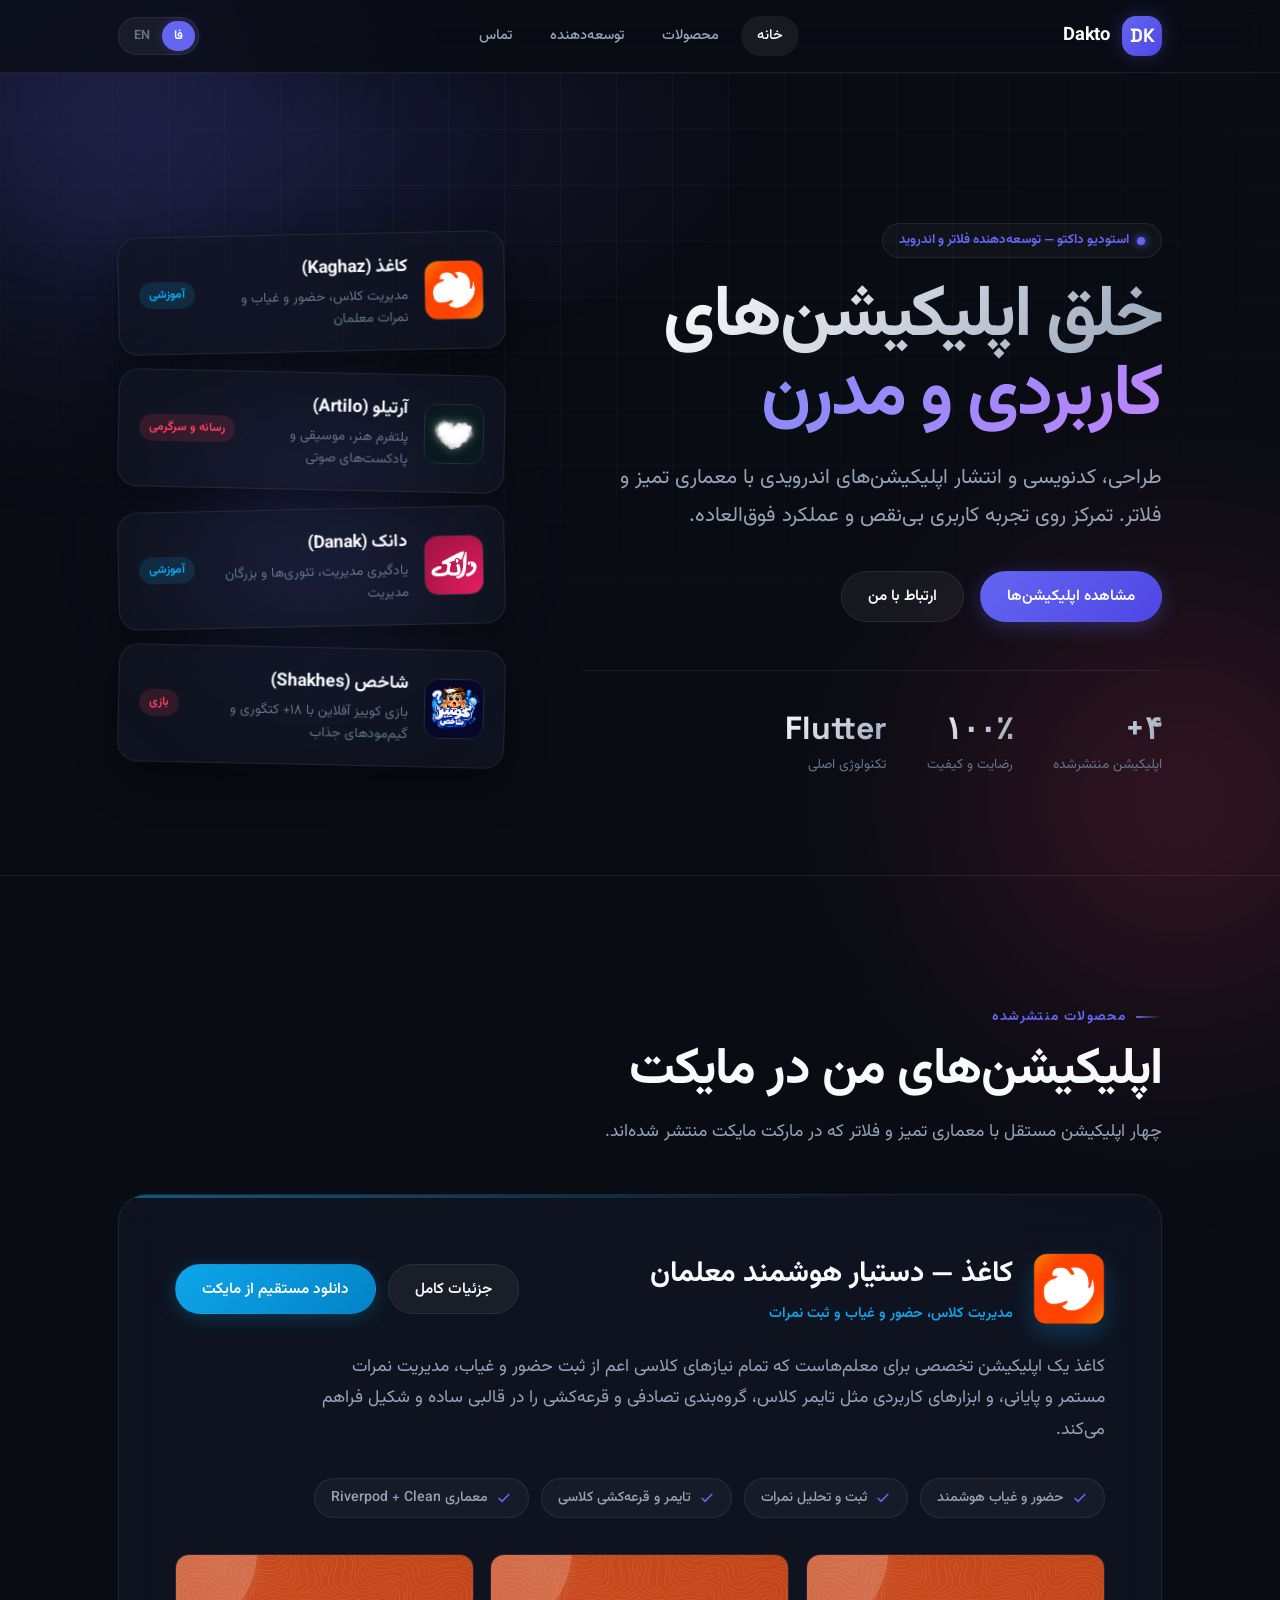
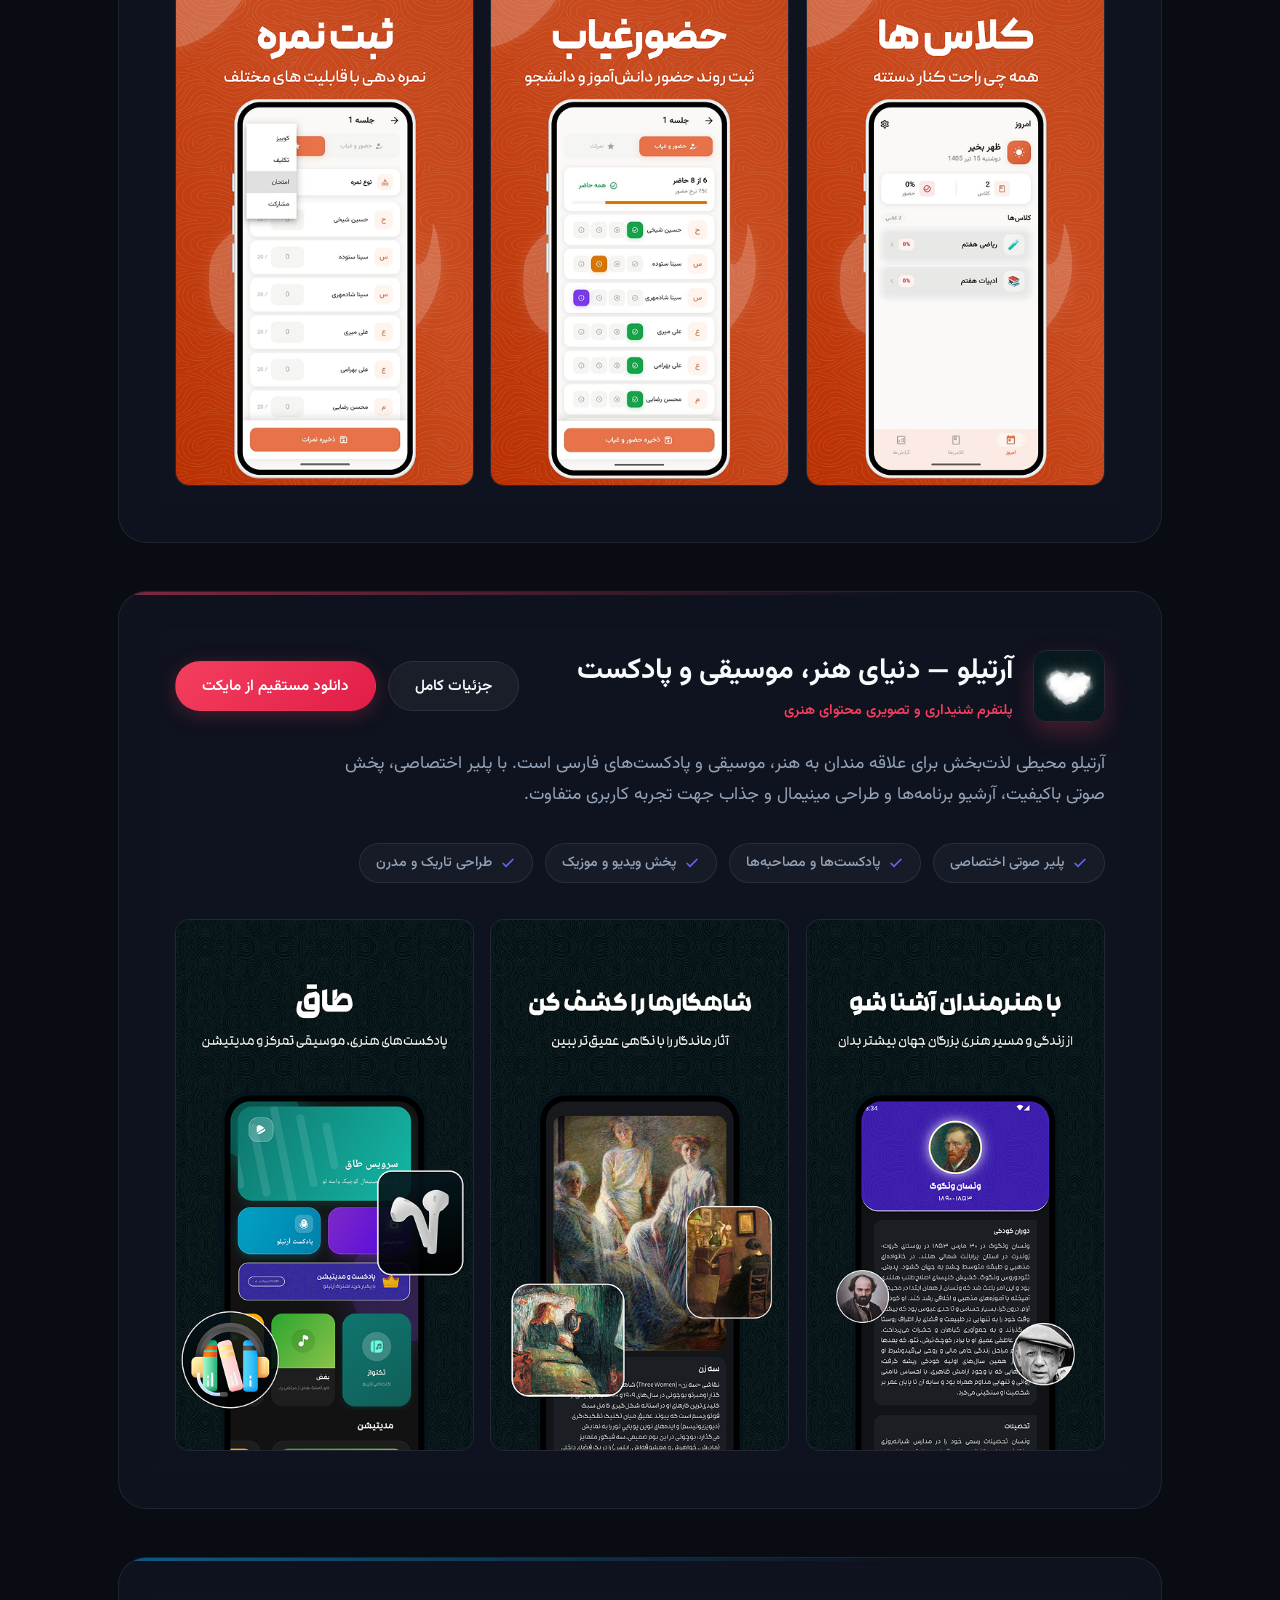
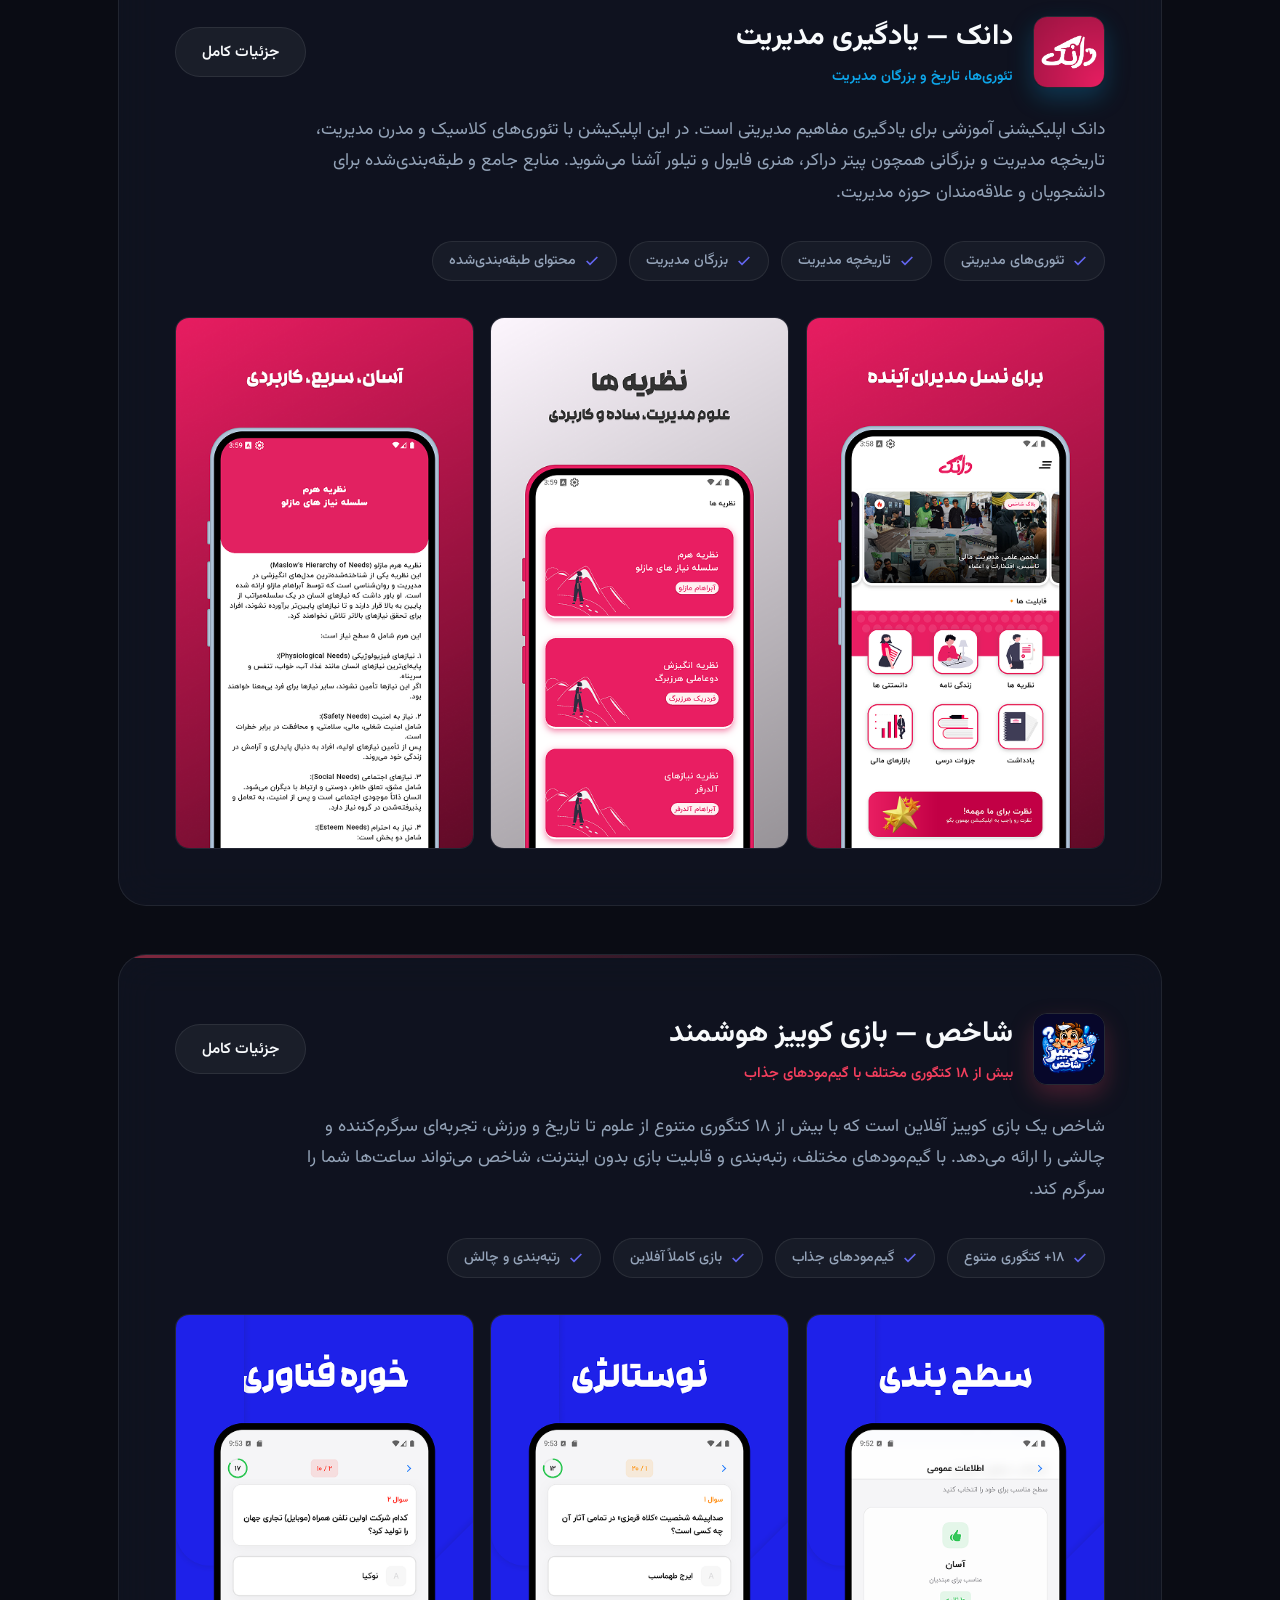
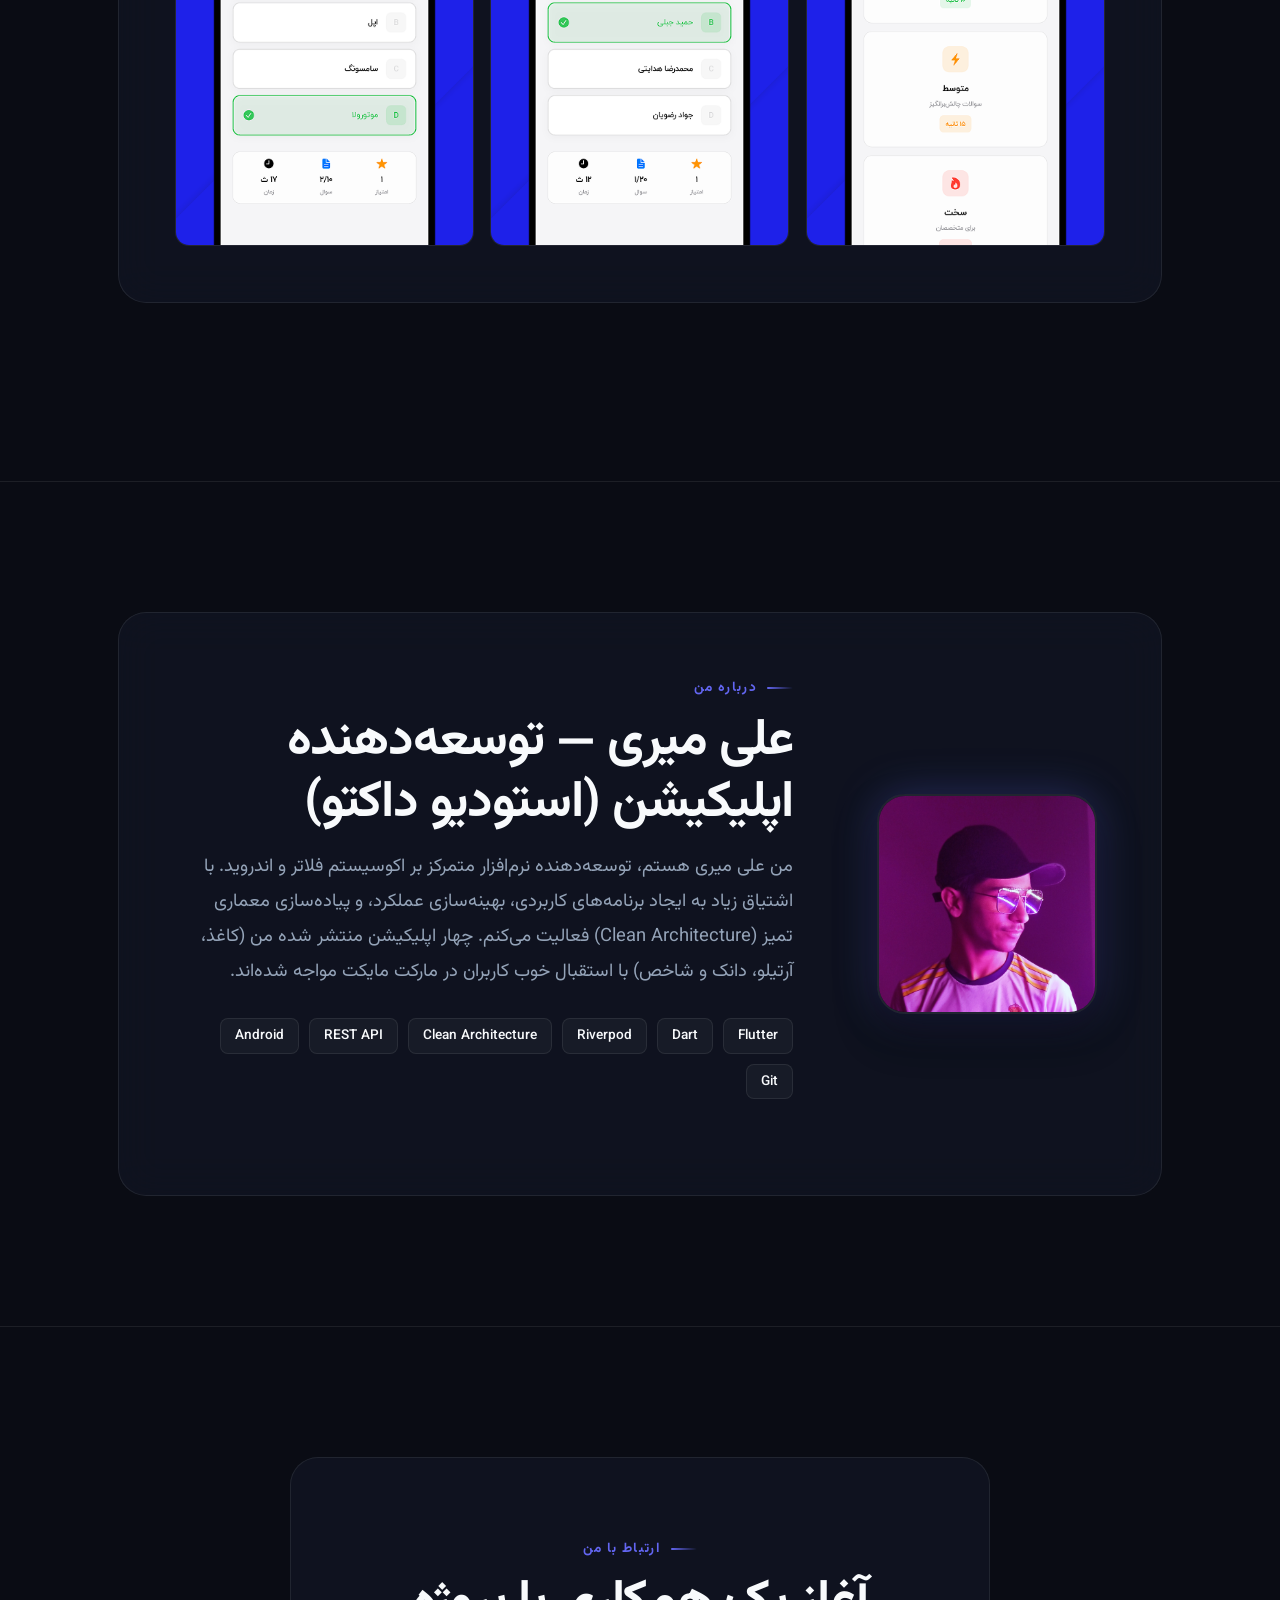
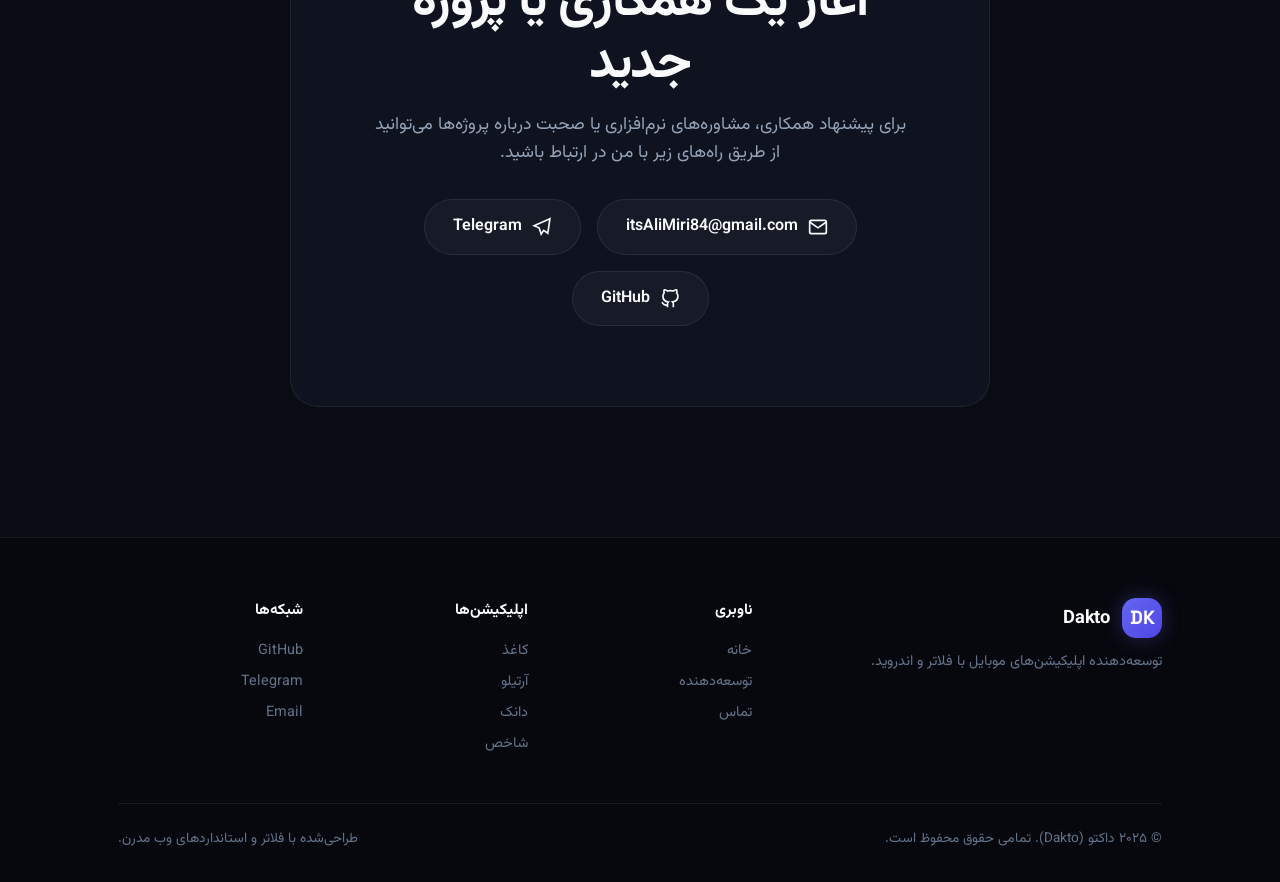
==== commit 56100c18: "responsive with ai" ====
--- a/index.html
+++ b/index.html
@@ -81,7 +81,7 @@
         <span class="nav-name">Dakto</span>
       </a>
 
-      <nav class="nav-menu">
+      <nav class="nav-menu" id="nav-menu">
         <a href="index.html" class="nav-link active" data-i18n="nav.home">خانه</a>
         <a href="#apps" class="nav-link" data-i18n="nav.apps">محصولات</a>
         <a href="#about" class="nav-link" data-i18n="nav.about">توسعه‌دهنده</a>
@@ -93,7 +93,7 @@
           <button type="button" class="lang-btn" data-lang="fa" aria-pressed="true">فا</button>
           <button type="button" class="lang-btn" data-lang="en" aria-pressed="false">EN</button>
         </div>
-        <button class="mobile-toggle" aria-label="Toggle Navigation">
+        <button class="mobile-toggle" aria-expanded="false" aria-controls="nav-menu" aria-label="Toggle Navigation">
           <svg width="20" height="20" viewBox="0 0 24 24" fill="none" stroke="currentColor" stroke-width="2"><line x1="3" y1="12" x2="21" y2="12"></line><line x1="3" y1="6" x2="21" y2="6"></line><line x1="3" y1="18" x2="21" y2="18"></line></svg>
         </button>
       </div>
@@ -129,7 +129,7 @@
 
             <div class="hero-stats">
               <div class="stat-item">
-                <span class="stat-val" data-i18n="hero.stat1Val">۲+</span>
+                <span class="stat-val" data-i18n="hero.stat1Val">۴+</span>
                 <span class="stat-lbl" data-i18n="hero.stat1Lbl">اپلیکیشن منتشرشده</span>
               </div>
               <div class="stat-item">
@@ -196,7 +196,7 @@
         </p>
 
         <!-- Kaghaz Card -->
-        <article class="app-card-featured">
+        <article class="app-card-featured card-kaghaz">
           <div class="card-header-row">
             <div class="app-brand">
               <img src="assets/kaghaz-logo.png" alt="کاغذ" class="app-logo-img">
@@ -205,7 +205,7 @@
                 <span class="app-category kaghaz" data-i18n="kaghaz.tagline">مدیریت کلاس، حضور و غیاب و ثبت نمرات</span>
               </div>
             </div>
-            <div style="display: flex; gap: 12px; flex-wrap: wrap;">
+            <div class="card-actions">
               <a href="kaghaz.html" class="btn btn-secondary" data-i18n="app.details">جزئیات کامل</a>
               <a href="https://myket.ir/app/com.alimiri.kaghaz" target="_blank" rel="noopener" class="btn btn-kaghaz" data-i18n="app.download">دانلود مستقیم از مایکت</a>
             </div>
@@ -242,7 +242,7 @@
         </article>
 
         <!-- Artilo Card -->
-        <article class="app-card-featured">
+        <article class="app-card-featured card-artilo">
           <div class="card-header-row">
             <div class="app-brand">
               <img src="assets/artilo-logo.png" alt="آرتیلو" class="app-logo-img">
@@ -251,7 +251,7 @@
                 <span class="app-category artilo" data-i18n="artilo.tagline">پلتفرم شنیداری و تصویری محتوای هنری</span>
               </div>
             </div>
-            <div style="display: flex; gap: 12px; flex-wrap: wrap;">
+            <div class="card-actions">
               <a href="artilo.html" class="btn btn-secondary" data-i18n="app.details">جزئیات کامل</a>
               <a href="https://myket.ir/app/com.alimiri.atl" target="_blank" rel="noopener" class="btn btn-artilo" data-i18n="app.download">دانلود مستقیم از مایکت</a>
             </div>
@@ -288,7 +288,7 @@
         </article>
 
         <!-- Danak Card -->
-        <article class="app-card-featured">
+        <article class="app-card-featured card-kaghaz">
           <div class="card-header-row">
             <div class="app-brand">
               <img src="assets/danak-logo.png" alt="دانک" class="app-logo-img">
@@ -297,7 +297,7 @@
                 <span class="app-category kaghaz" data-i18n="danak.tagline">تئوری‌ها، تاریخ و بزرگان مدیریت</span>
               </div>
             </div>
-            <div style="display: flex; gap: 12px; flex-wrap: wrap;">
+            <div class="card-actions">
               <a href="danak.html" class="btn btn-secondary" data-i18n="app.details">جزئیات کامل</a>
             </div>
           </div>
@@ -333,7 +333,7 @@
         </article>
 
         <!-- Shakhes Card -->
-        <article class="app-card-featured">
+        <article class="app-card-featured card-artilo">
           <div class="card-header-row">
             <div class="app-brand">
               <img src="assets/shakhes-logo.png" alt="شاخص" class="app-logo-img">
@@ -342,7 +342,7 @@
                 <span class="app-category artilo" data-i18n="shakhes.tagline">بیش از ۱۸ کتگوری مختلف با گیم‌مودهای جذاب</span>
               </div>
             </div>
-            <div style="display: flex; gap: 12px; flex-wrap: wrap;">
+            <div class="card-actions">
               <a href="shakhes.html" class="btn btn-secondary" data-i18n="app.details">جزئیات کامل</a>
             </div>
           </div>
--- a/style.css
+++ b/style.css
@@ -37,6 +37,7 @@
   --radius-lg: 20px;
   --radius-xl: 28px;
   --radius-full: 9999px;
+  --ease-smooth: cubic-bezier(0.22, 1, 0.36, 1);
 }
 
 /* ---------- RESET & BASE ---------- */
@@ -244,17 +245,29 @@
     top: 73px;
     inset-inline-start: 0;
     inset-inline-end: 0;
-    background: rgba(10, 12, 20, 0.95);
+    background: rgba(10, 12, 20, 0.97);
     backdrop-filter: blur(25px);
+    -webkit-backdrop-filter: blur(25px);
     border-bottom: 1px solid var(--border);
+    box-shadow: 0 24px 48px rgba(0, 0, 0, 0.5);
     flex-direction: column;
-    padding: 24px;
-    gap: 12px;
-    display: none;
+    padding: 20px;
+    gap: 8px;
+    display: flex;
+    opacity: 0;
+    visibility: hidden;
+    transform: translateY(-14px);
+    pointer-events: none;
+    max-height: calc(100vh - 73px);
+    overflow-y: auto;
+    transition: opacity 0.35s var(--ease-smooth), transform 0.4s var(--ease-smooth), visibility 0.35s;
   }
   
   .nav-menu.open {
-    display: flex;
+    opacity: 1;
+    visibility: visible;
+    transform: translateY(0);
+    pointer-events: auto;
   }
   
   .mobile-toggle {
@@ -269,6 +282,10 @@
   }
 }
 
+body.nav-locked {
+  overflow: hidden;
+}
+
 /* ---------- BUTTONS ---------- */
 
 .btn {
@@ -1013,8 +1030,14 @@
 }
 
 @media (prefers-reduced-motion: reduce) {
+  * {
+    animation-duration: 0.01ms !important;
+    animation-iteration-count: 1 !important;
+    transition-duration: 0.01ms !important;
+    scroll-behavior: auto !important;
+  }
   .reveal-on-scroll { opacity: 1; transform: none; transition: none; }
-  body::before, body::after { display: none; }
+  body::before, body::after, .hero::before, .hero-visual::before { display: none; }
 }
 
 :focus-visible {
@@ -1112,3 +1135,378 @@
   }
 }
 
+/* =============================================================
+   REDESIGN — Desktop Polish + Mobile Responsiveness
+   Logical-property safe for both RTL (fa) and LTR (en)
+   ============================================================= */
+
+::selection {
+  background: var(--accent-indigo);
+  color: #fff;
+}
+
+/* ---------- Desktop: sticky topbar shadow on scroll ---------- */
+
+.topbar.scrolled {
+  background: rgba(10, 12, 20, 0.92);
+  box-shadow: 0 12px 32px rgba(0, 0, 0, 0.45);
+}
+
+#apps, #about, #contact, .faq-section {
+  scroll-margin-top: 92px;
+}
+
+/* ---------- Desktop: hero ambient grid + glow ---------- */
+
+.hero::before {
+  content: "";
+  position: absolute;
+  inset: 0;
+  background:
+    radial-gradient(640px 320px at 25% 8%, rgba(99, 102, 241, 0.12), transparent 70%),
+    linear-gradient(rgba(255, 255, 255, 0.03) 1px, transparent 1px),
+    linear-gradient(90deg, rgba(255, 255, 255, 0.03) 1px, transparent 1px);
+  background-size: auto, 56px 56px, 56px 56px;
+  -webkit-mask-image: radial-gradient(ellipse 90% 75% at 50% 20%, #000 25%, transparent 75%);
+  mask-image: radial-gradient(ellipse 90% 75% at 50% 20%, #000 25%, transparent 75%);
+  pointer-events: none;
+}
+
+.hero-visual::before {
+  content: "";
+  position: absolute;
+  inset: 15% -12% -8%;
+  background: radial-gradient(50% 55% at 50% 45%, var(--accent-indigo-glow), transparent 70%);
+  filter: blur(60px);
+  z-index: -1;
+  pointer-events: none;
+}
+
+@media (min-width: 961px) {
+  .hero-visual .preview-card:nth-child(odd) { rotate: -1.2deg; }
+  .hero-visual .preview-card:nth-child(even) { rotate: 1.2deg; }
+  .hero-visual .preview-card:hover { rotate: 0deg; }
+}
+
+.preview-card {
+  position: relative;
+  overflow: hidden;
+}
+
+.preview-card::before {
+  content: "";
+  position: absolute;
+  inset-block-start: 0;
+  inset-inline: 0;
+  height: 2px;
+  background: linear-gradient(90deg, transparent, var(--accent-indigo), transparent);
+  opacity: 0;
+  transition: opacity 0.3s ease;
+}
+
+.preview-card:hover::before { opacity: 1; }
+
+.preview-icon {
+  transition: transform 0.35s ease, box-shadow 0.35s ease;
+}
+
+.preview-card:hover .preview-icon {
+  transform: scale(1.08);
+  box-shadow: 0 0 0 3px var(--accent-indigo-glow);
+}
+
+/* ---------- Desktop: section eyebrows get an accent dash ---------- */
+
+.section-eyebrow::before {
+  content: "";
+  width: 26px;
+  height: 2px;
+  border-radius: 2px;
+  background: linear-gradient(90deg, var(--accent-indigo), transparent);
+  flex-shrink: 0;
+}
+
+/* ---------- Desktop: app cards get per-app accent line + logo glow ---------- */
+
+.app-card-featured::before {
+  content: "";
+  position: absolute;
+  inset-block-start: 0;
+  inset-inline: 0;
+  height: 3px;
+  background: linear-gradient(90deg, var(--accent-indigo), transparent 75%);
+  opacity: 0.5;
+}
+
+.app-card-featured.card-kaghaz::before { background: linear-gradient(90deg, var(--accent-kaghaz), transparent 75%); }
+.app-card-featured.card-artilo::before { background: linear-gradient(90deg, var(--accent-artilo), transparent 75%); }
+
+.app-logo-img {
+  transition: transform 0.35s ease;
+}
+
+.card-kaghaz .app-logo-img { box-shadow: 0 10px 25px var(--accent-kaghaz-glow); }
+.card-artilo .app-logo-img { box-shadow: 0 10px 25px var(--accent-artilo-glow); }
+
+.app-brand:hover .app-logo-img {
+  transform: scale(1.06) rotate(-2deg);
+}
+
+.card-actions {
+  display: flex;
+  gap: 12px;
+  flex-wrap: wrap;
+}
+
+/* ---------- Desktop: screenshots get a hover tint ---------- */
+
+.screenshot-item {
+  position: relative;
+}
+
+.screenshot-item::after {
+  content: "";
+  position: absolute;
+  inset: 0;
+  background: linear-gradient(to top, rgba(99, 102, 241, 0.28), transparent 45%);
+  opacity: 0;
+  transition: opacity 0.3s ease;
+  pointer-events: none;
+}
+
+.screenshot-item:hover::after { opacity: 1; }
+
+/* ---------- Desktop: button + stat + avatar finish ---------- */
+
+.btn:active, .contact-btn-item:active {
+  transform: translateY(0) scale(0.97);
+}
+
+.stat-val {
+  background: linear-gradient(135deg, #ffffff, #94a3b8);
+  -webkit-background-clip: text;
+  -webkit-text-fill-color: transparent;
+}
+
+.profile-avatar {
+  box-shadow: 0 20px 40px rgba(0, 0, 0, 0.4), 0 0 44px var(--accent-indigo-glow);
+}
+
+/* =============================================================
+   MOBILE RESPONSIVENESS
+   ============================================================= */
+
+@media (max-width: 820px) {
+  .hero { padding-block: clamp(56px, 12vw, 90px) clamp(48px, 10vw, 70px); }
+  .hero-visual { gap: 14px; }
+  .preview-card { padding: 16px; gap: 12px; }
+  .preview-icon { width: 52px; height: 52px; }
+  .app-card-featured { padding: 24px; margin-bottom: 32px; }
+  .app-brand { gap: 14px; }
+  .app-logo-img { width: 56px; height: 56px; }
+  .app-meta h3 { font-size: 1.35rem; }
+  .section-desc { margin-bottom: 32px; }
+  .page-hero-grid { gap: 28px; }
+  .specs-grid { gap: 16px; }
+  .contact-card { padding: 32px 24px; }
+  .footer { padding-block: 48px 24px; }
+  .footer-grid { gap: 28px; }
+  .faq-question { padding: 20px; font-size: 0.98rem; }
+  .faq-answer { padding: 0 20px 20px; }
+}
+
+@media (max-width: 600px) {
+  .hero-title { font-size: 2.4rem; }
+  .section-title { font-size: 1.9rem; }
+  .hero-stats { gap: 12px; }
+  .stat-val { font-size: 1.6rem; }
+  .hero-subtitle { margin-bottom: 28px; }
+  .about-box { padding: 28px 20px; gap: 24px; }
+  .profile-avatar, .avatar-placeholder { width: 160px; height: 160px; }
+  .gallery-grid { gap: 10px; }
+  .screenshot-item { border-radius: var(--radius-sm); }
+  .page-hero { padding-block: 48px 40px; }
+  .app-hero-logo { width: 120px; height: 120px; }
+  .spec-card { padding: 22px; }
+  .footer-grid { gap: 20px; }
+  .footer-col h5 { margin-bottom: 12px; }
+  .footer-bottom { font-size: 0.8rem; }
+}
+
+@media (max-width: 480px) {
+  .topbar .wrap { padding-block: 12px; }
+  .nav-name { font-size: 1.05rem; }
+  .logo-icon { width: 36px; height: 36px; font-size: 1.05rem; }
+  .lang-btn { padding: 5px 10px; }
+  .hero-actions { flex-direction: column; }
+  .hero-actions .btn { width: 100%; }
+  .hero-stats { gap: 8px; }
+  .stat-lbl { font-size: 0.78rem; }
+  .card-header-row { gap: 16px; }
+  .card-actions { width: 100%; }
+  .card-actions .btn { flex: 1 1 100%; }
+  .feature-pills { gap: 8px; }
+  .pill { padding: 7px 12px; font-size: 0.82rem; }
+  .contact-buttons { flex-direction: column; }
+  .contact-btn-item { width: 100%; justify-content: center; }
+  .faq-accordion { gap: 12px; }
+  .footer-grid { grid-template-columns: 1fr; }
+  .footer-brand { text-align: center; }
+  .footer-brand .nav-logo { justify-content: center; }
+  .footer-col { text-align: center; }
+}
+
+/* =============================================================
+   SMOOTHER MOTION — refined easing, longer glides, staggered reveals
+   All still disabled by the prefers-reduced-motion block above
+   ============================================================= */
+
+/* Shared easing: easeOutQuint-ish, soft landing for everything */
+
+/* Scroll-reveal: softer, slightly longer, with a gentle settle */
+.reveal-on-scroll {
+  opacity: 0;
+  transform: translateY(26px) scale(0.98);
+  will-change: opacity, transform;
+}
+
+/* While hidden, force the long reveal glide (beats per-component
+   hover transitions; once visible, those take over) */
+.reveal-on-scroll:not(.visible) {
+  transition: opacity 0.9s var(--ease-smooth), transform 0.9s var(--ease-smooth);
+}
+
+.reveal-on-scroll.visible {
+  opacity: 1;
+  transform: translateY(0) scale(1);
+}
+
+/* Staggered cascade for card grids (delay only while hidden, so
+   hover transitions after reveal stay instant) */
+.hero-visual .preview-card:not(.visible):nth-child(1) { transition-delay: 0.05s; }
+.hero-visual .preview-card:not(.visible):nth-child(2) { transition-delay: 0.12s; }
+.hero-visual .preview-card:not(.visible):nth-child(3) { transition-delay: 0.19s; }
+.hero-visual .preview-card:not(.visible):nth-child(4) { transition-delay: 0.26s; }
+
+.specs-grid .spec-card:not(.visible):nth-child(1) { transition-delay: 0.04s; }
+.specs-grid .spec-card:not(.visible):nth-child(2) { transition-delay: 0.1s; }
+.specs-grid .spec-card:not(.visible):nth-child(3) { transition-delay: 0.16s; }
+.specs-grid .spec-card:not(.visible):nth-child(4) { transition-delay: 0.22s; }
+
+.gallery-grid .screenshot-item:not(.visible):nth-child(1) { transition-delay: 0.04s; }
+.gallery-grid .screenshot-item:not(.visible):nth-child(2) { transition-delay: 0.1s; }
+.gallery-grid .screenshot-item:not(.visible):nth-child(3) { transition-delay: 0.16s; }
+
+/* Hero intro on page load */
+@keyframes heroFadeUp {
+  from { opacity: 0; transform: translateY(28px); }
+  to { opacity: 1; transform: translateY(0); }
+}
+
+.hero-content {
+  animation: heroFadeUp 0.9s var(--ease-smooth) both;
+}
+
+.hero-visual {
+  animation: heroFadeUp 0.9s var(--ease-smooth) 0.12s both;
+}
+
+/* Live badge dot — slow gentle pulse (hero only) */
+@keyframes badgePulse {
+  0%, 100% { box-shadow: 0 0 6px var(--accent-indigo); }
+  50% { box-shadow: 0 0 16px var(--accent-indigo); }
+}
+
+.hero .badge-dot {
+  animation: badgePulse 2.6s ease-in-out infinite;
+}
+
+/* Component hover transitions — split per property, glide on transform */
+.topbar {
+  transition: background 0.35s ease, box-shadow 0.4s var(--ease-smooth);
+}
+
+.btn {
+  transition: transform 0.35s var(--ease-smooth), box-shadow 0.35s var(--ease-smooth), background 0.3s ease, border-color 0.3s ease;
+}
+
+.preview-card {
+  transition: transform 0.45s var(--ease-smooth), box-shadow 0.45s var(--ease-smooth), border-color 0.3s ease, background 0.3s ease;
+}
+
+.preview-icon {
+  transition: transform 0.45s var(--ease-smooth), box-shadow 0.45s var(--ease-smooth);
+}
+
+.app-card-featured {
+  transition: border-color 0.4s ease, box-shadow 0.5s var(--ease-smooth);
+}
+
+.app-logo-img {
+  transition: transform 0.5s var(--ease-smooth);
+}
+
+.spec-card {
+  transition: transform 0.4s var(--ease-smooth), border-color 0.3s ease;
+}
+
+.screenshot-item {
+  transition: transform 0.5s var(--ease-smooth), border-color 0.3s ease, box-shadow 0.5s var(--ease-smooth);
+}
+
+.screenshot-item img {
+  transition: transform 0.6s var(--ease-smooth);
+}
+
+.contact-btn-item {
+  transition: transform 0.4s var(--ease-smooth), background 0.3s ease, border-color 0.3s ease, box-shadow 0.4s var(--ease-smooth);
+}
+
+.pill {
+  transition: transform 0.3s var(--ease-smooth), border-color 0.3s ease, background 0.3s ease;
+}
+
+.pill:hover {
+  transform: translateY(-2px);
+  border-color: var(--border-hover);
+  background: rgba(255, 255, 255, 0.07);
+}
+
+.mobile-toggle {
+  transition: border-color 0.25s ease, background 0.25s ease, transform 0.2s var(--ease-smooth);
+}
+
+.mobile-toggle:active {
+  transform: scale(0.9);
+}
+
+.faq-question::after {
+  transition: transform 0.4s var(--ease-smooth), background 0.3s ease;
+}
+
+.faq-answer {
+  animation: fadeInFAQ 0.45s var(--ease-smooth);
+}
+
+/* Lightbox — smooth fade + scale in and out */
+.lightbox-modal {
+  opacity: 0;
+  visibility: hidden;
+  display: flex;
+  transition: opacity 0.35s ease, visibility 0.35s;
+}
+
+.lightbox-modal.active {
+  opacity: 1;
+  visibility: visible;
+}
+
+.lightbox-content {
+  transform: scale(0.92);
+  transition: transform 0.4s var(--ease-smooth);
+}
+
+.lightbox-modal.active .lightbox-content {
+  transform: scale(1);
+}
+
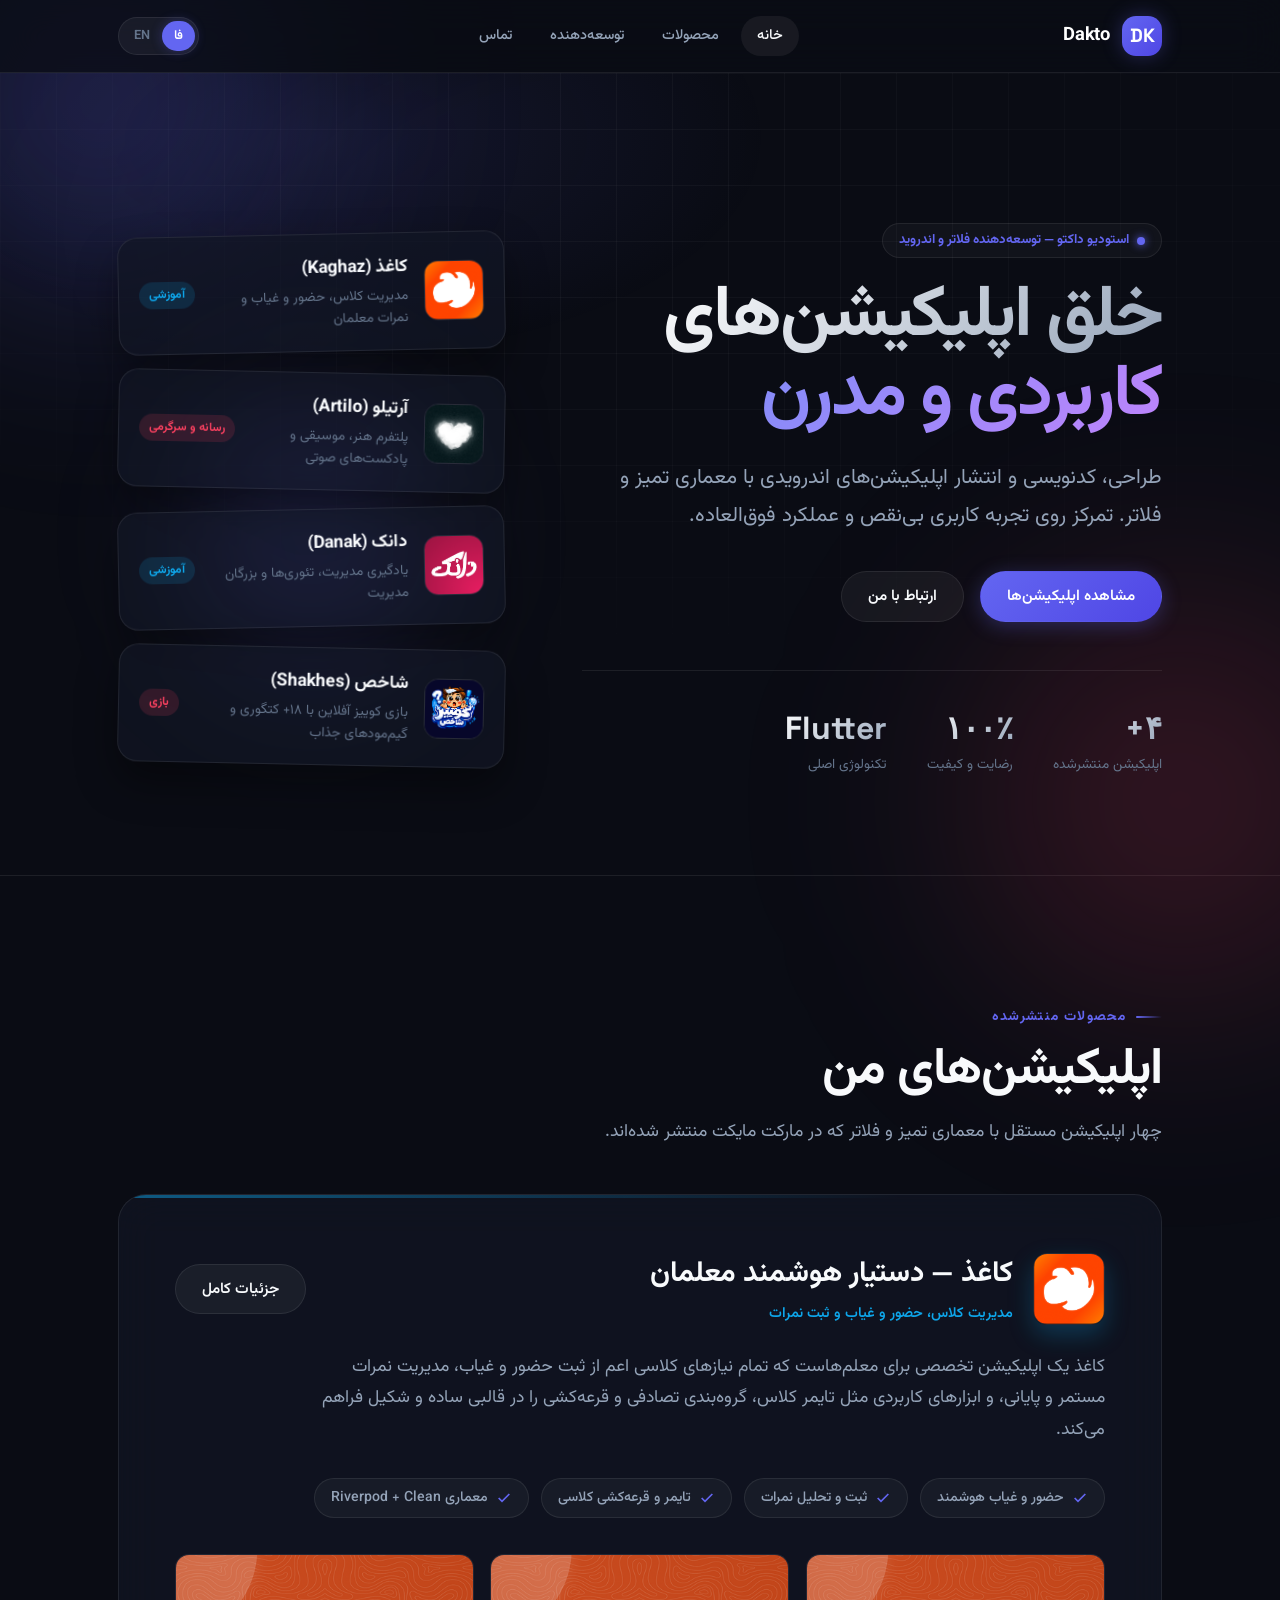
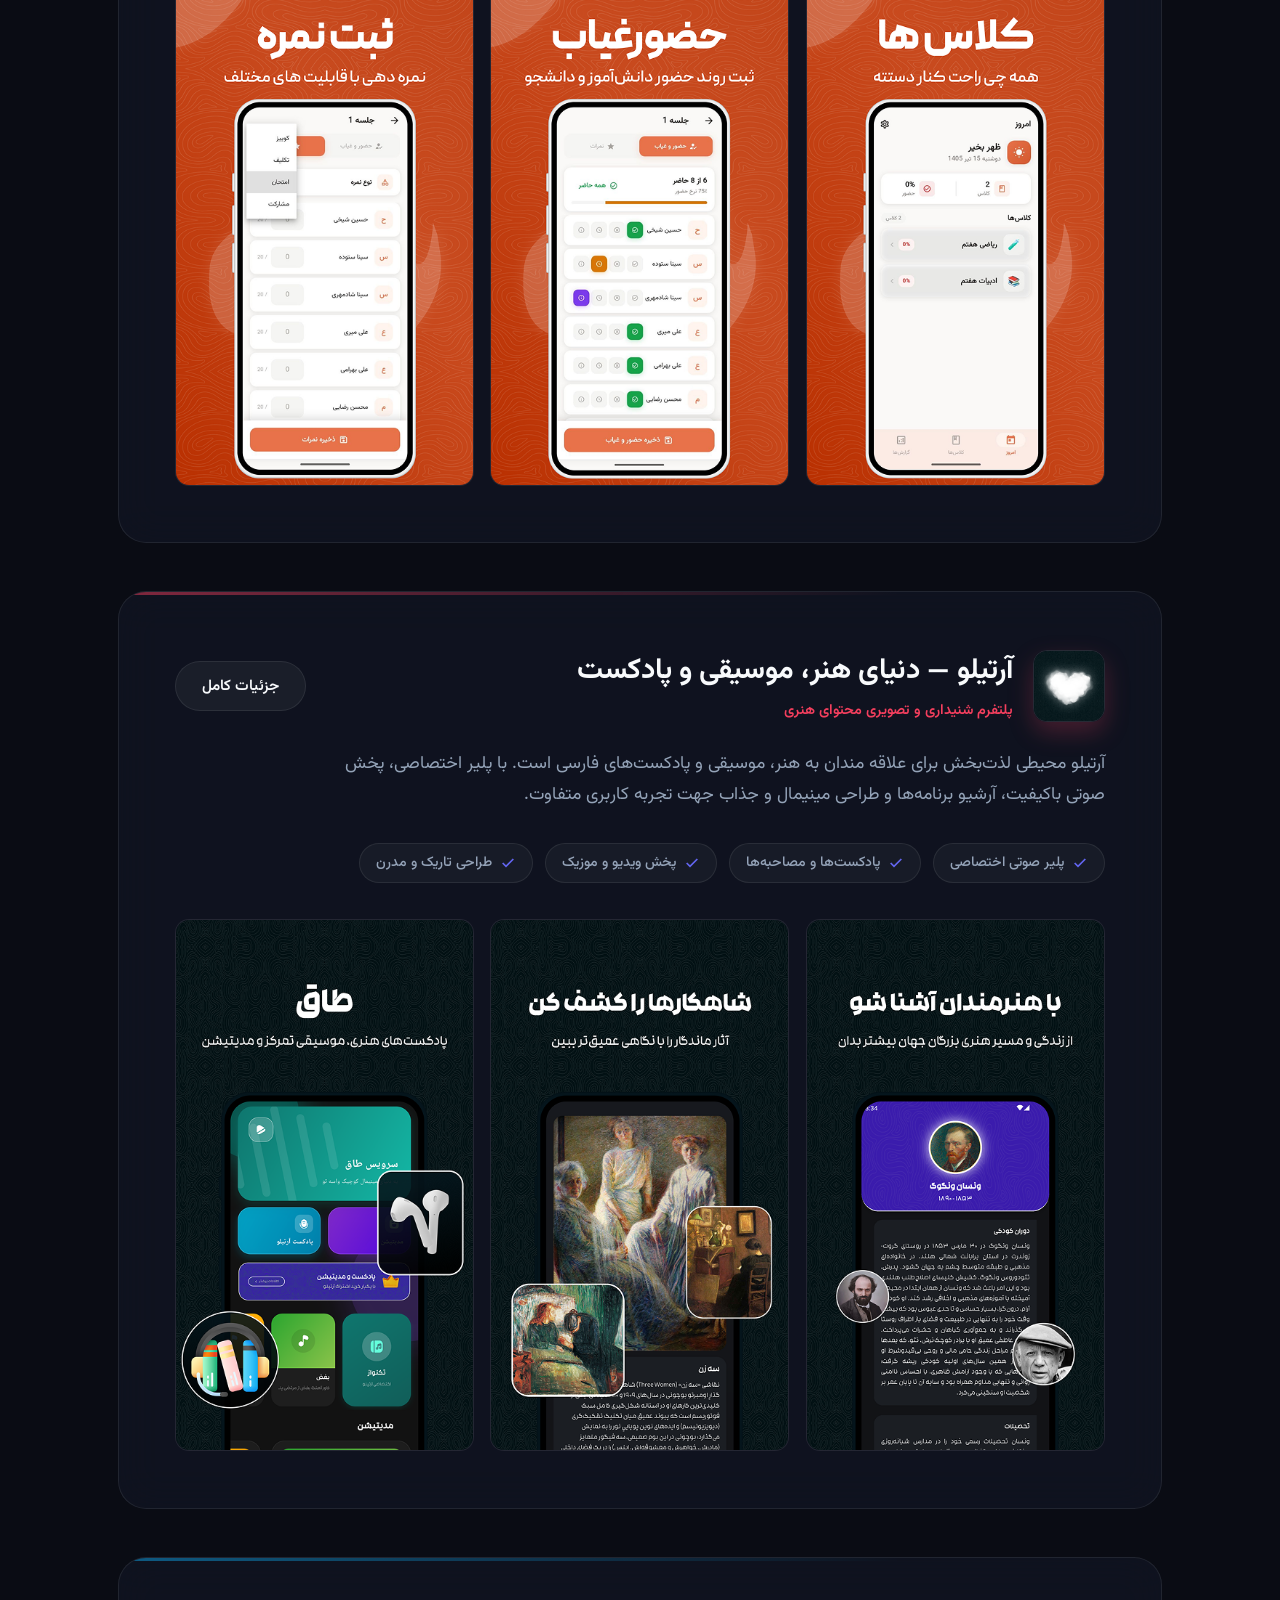
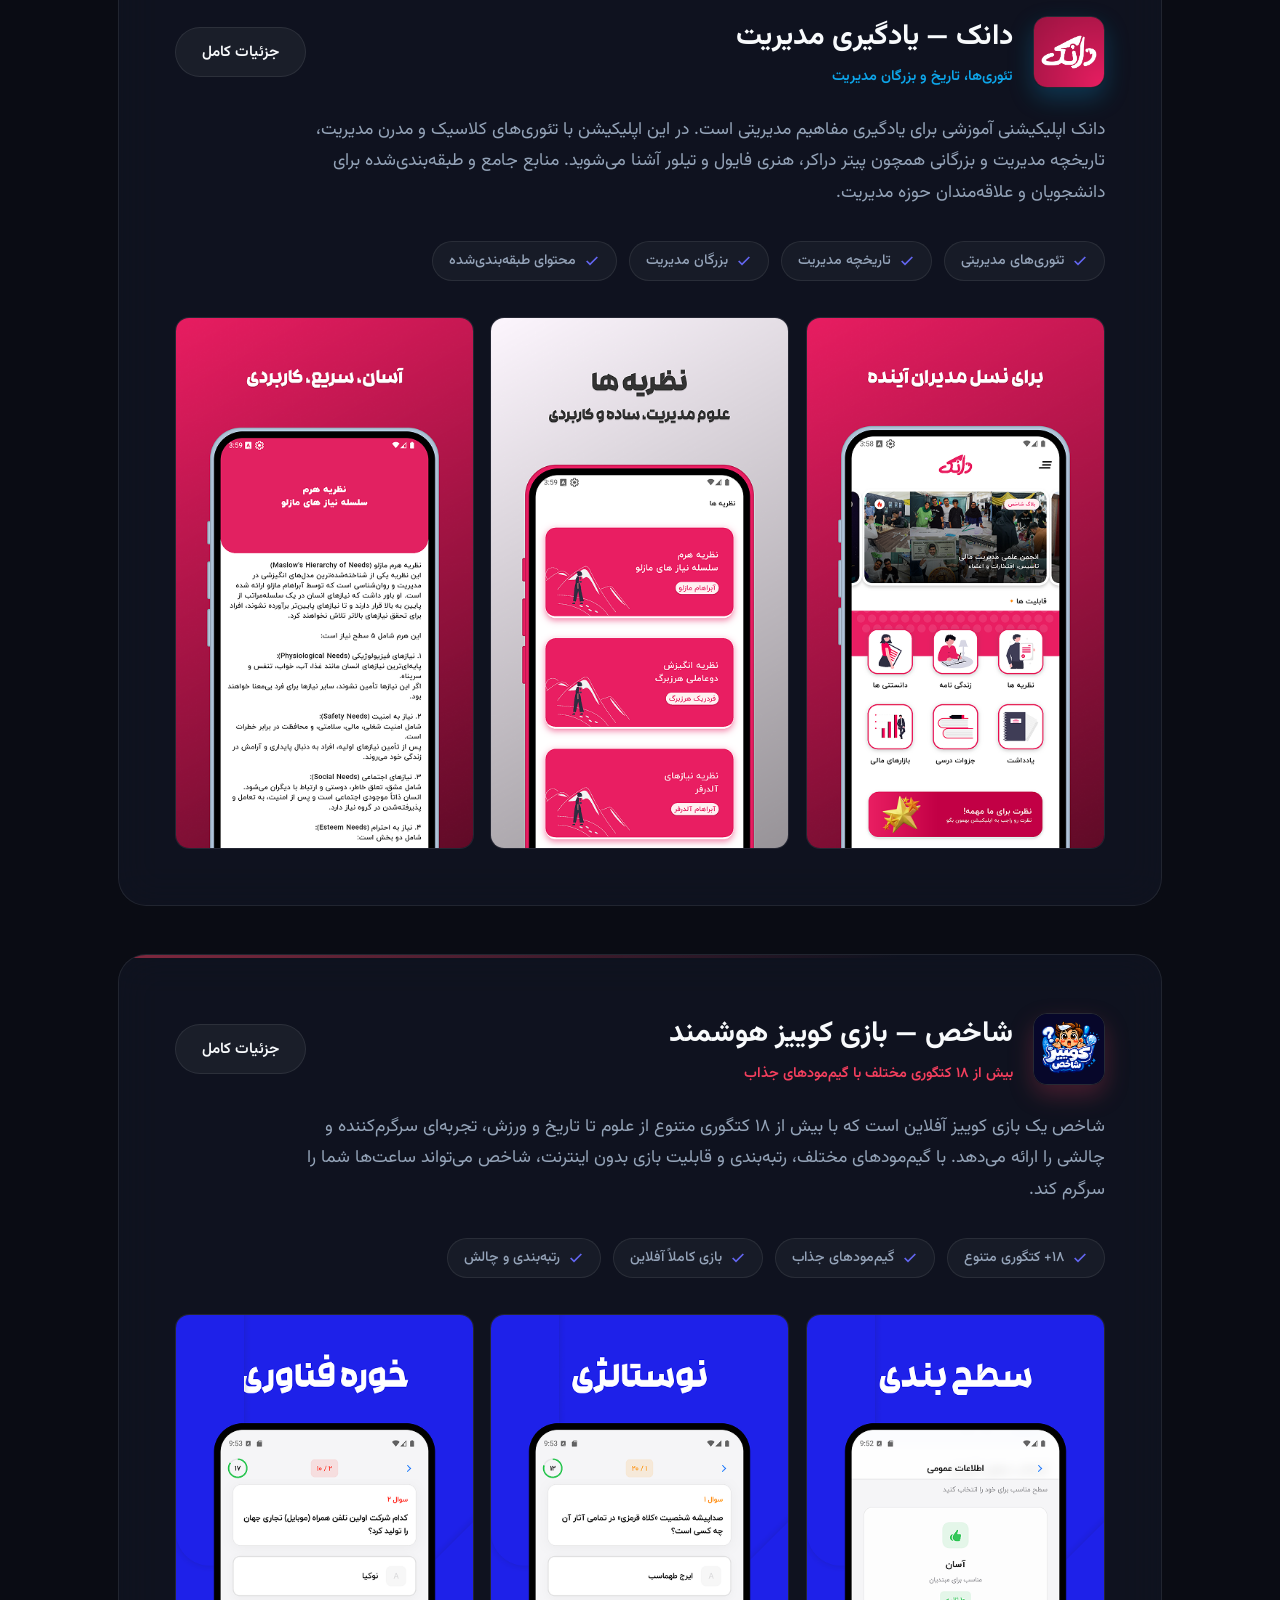
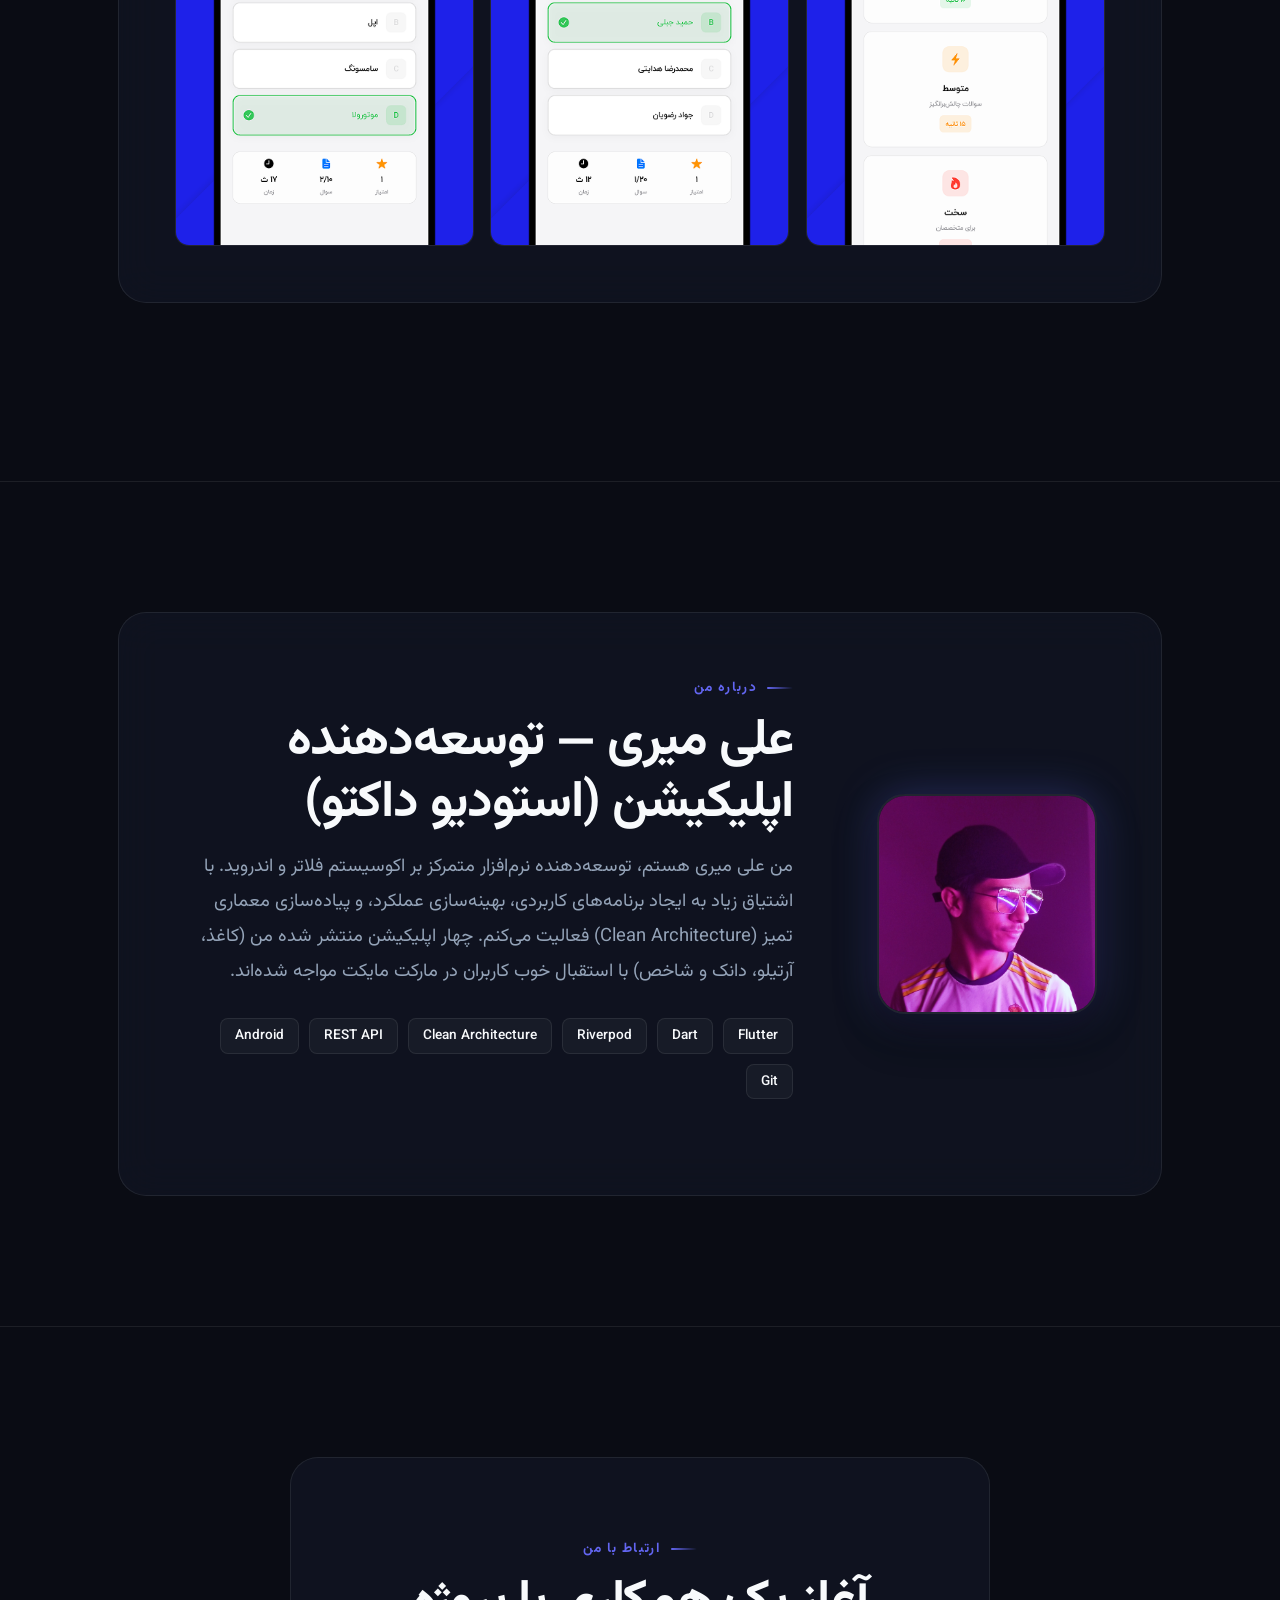
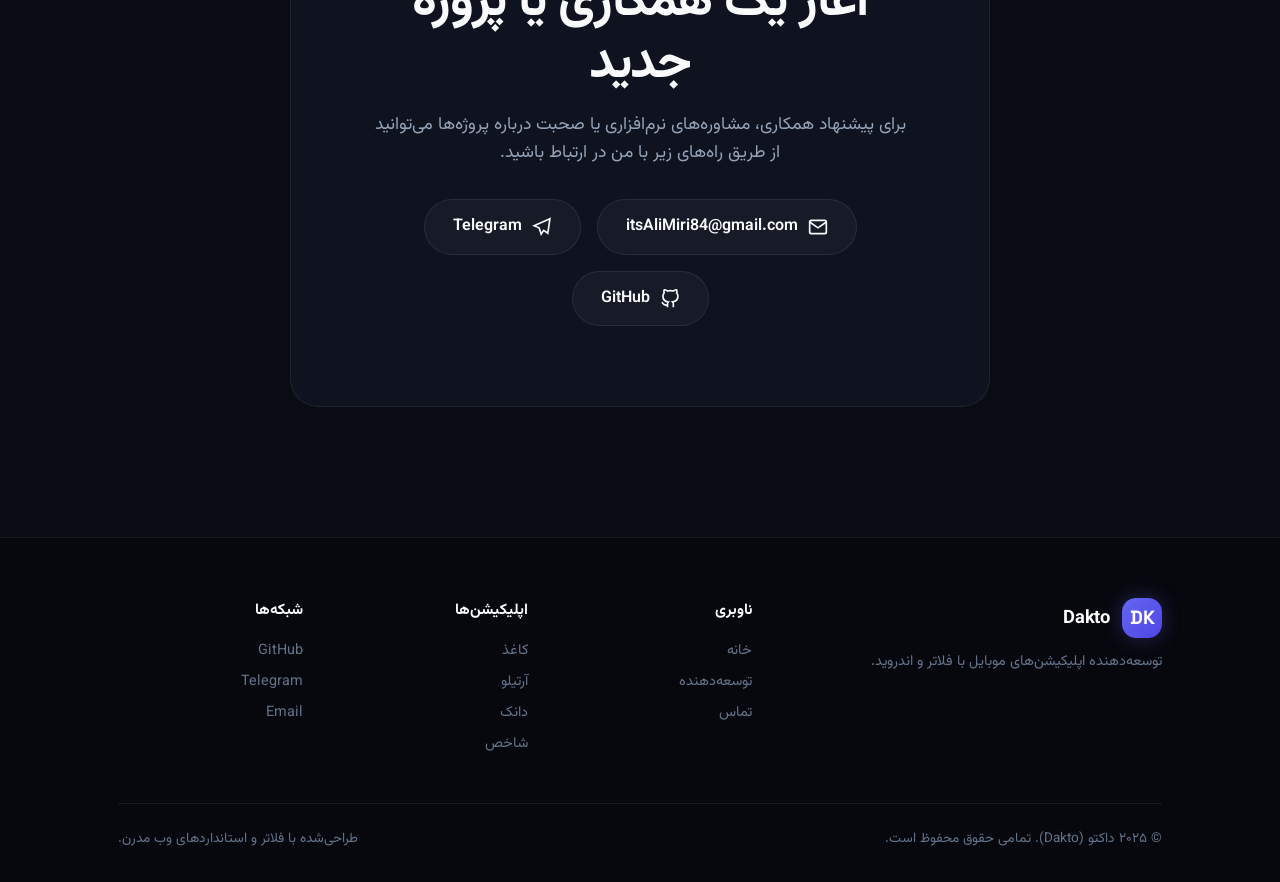
==== commit 67a54840: "better download button" ====
--- a/index.html
+++ b/index.html
@@ -190,7 +190,7 @@
     <section id="apps" class="app-showcase">
       <div class="wrap">
         <div class="section-eyebrow" data-i18n="apps.eyebrow">محصولات منتشرشده</div>
-        <h2 class="section-title" data-i18n="apps.title">اپلیکیشن‌های من در مایکت</h2>
+        <h2 class="section-title" data-i18n="apps.title">اپلیکیشن‌های من</h2>
         <p class="section-desc" data-i18n="apps.desc">
           محصولات نرم‌افزاری مستقل که با معماری تمیز و فلاتر پیاده‌سازی شده و در دسترس کاربران قرار گرفته‌اند.
         </p>
@@ -207,7 +207,6 @@
             </div>
             <div class="card-actions">
               <a href="kaghaz.html" class="btn btn-secondary" data-i18n="app.details">جزئیات کامل</a>
-              <a href="https://myket.ir/app/com.alimiri.kaghaz" target="_blank" rel="noopener" class="btn btn-kaghaz" data-i18n="app.download">دانلود مستقیم از مایکت</a>
             </div>
           </div>
 
@@ -253,7 +252,6 @@
             </div>
             <div class="card-actions">
               <a href="artilo.html" class="btn btn-secondary" data-i18n="app.details">جزئیات کامل</a>
-              <a href="https://myket.ir/app/com.alimiri.atl" target="_blank" rel="noopener" class="btn btn-artilo" data-i18n="app.download">دانلود مستقیم از مایکت</a>
             </div>
           </div>
 
--- a/style.css
+++ b/style.css
@@ -313,28 +313,6 @@
   box-shadow: 0 8px 30px rgba(99, 102, 241, 0.45);
 }
 
-.btn-kaghaz {
-  background: linear-gradient(135deg, var(--accent-kaghaz), #0284c7);
-  color: #ffffff;
-  box-shadow: 0 4px 20px var(--accent-kaghaz-glow);
-}
-
-.btn-kaghaz:hover {
-  transform: translateY(-2px);
-  box-shadow: 0 8px 30px rgba(14, 165, 233, 0.45);
-}
-
-.btn-artilo {
-  background: linear-gradient(135deg, var(--accent-artilo), #e11d48);
-  color: #ffffff;
-  box-shadow: 0 4px 20px var(--accent-artilo-glow);
-}
-
-.btn-artilo:hover {
-  transform: translateY(-2px);
-  box-shadow: 0 8px 30px rgba(244, 63, 94, 0.45);
-}
-
 .btn-secondary {
   background: rgba(255, 255, 255, 0.05);
   border-color: var(--border);
@@ -345,6 +323,37 @@
   background: rgba(255, 255, 255, 0.1);
   border-color: rgba(255, 255, 255, 0.2);
   transform: translateY(-2px);
+}
+
+/* ---------- STORE BADGES (Myket / Cafe Bazaar) ---------- */
+
+.store-badges {
+  display: flex;
+  align-items: center;
+  gap: 12px;
+  flex-wrap: wrap;
+}
+
+.store-badge {
+  display: inline-flex;
+  align-items: center;
+  justify-content: center;
+  padding: 10px 22px;
+  border-radius: var(--radius-full);
+  border: 1px solid var(--border);
+  background: rgba(255, 255, 255, 0.05);
+}
+
+.store-badge:hover {
+  background: rgba(255, 255, 255, 0.1);
+  border-color: rgba(255, 255, 255, 0.2);
+  transform: translateY(-2px);
+}
+
+.store-badge img {
+  height: 30px;
+  width: auto;
+  display: block;
 }
 
 /* ---------- BADGES & HEADINGS ---------- */
@@ -1340,6 +1349,8 @@
   .lang-btn { padding: 5px 10px; }
   .hero-actions { flex-direction: column; }
   .hero-actions .btn { width: 100%; }
+  .hero-actions .store-badges { flex-direction: column; width: 100%; }
+  .hero-actions .store-badge { width: 100%; }
   .hero-stats { gap: 8px; }
   .stat-lbl { font-size: 0.78rem; }
   .card-header-row { gap: 16px; }
@@ -1430,6 +1441,10 @@
   transition: transform 0.35s var(--ease-smooth), box-shadow 0.35s var(--ease-smooth), background 0.3s ease, border-color 0.3s ease;
 }
 
+.store-badge {
+  transition: transform 0.35s var(--ease-smooth), background 0.3s ease, border-color 0.3s ease;
+}
+
 .preview-card {
   transition: transform 0.45s var(--ease-smooth), box-shadow 0.45s var(--ease-smooth), border-color 0.3s ease, background 0.3s ease;
 }
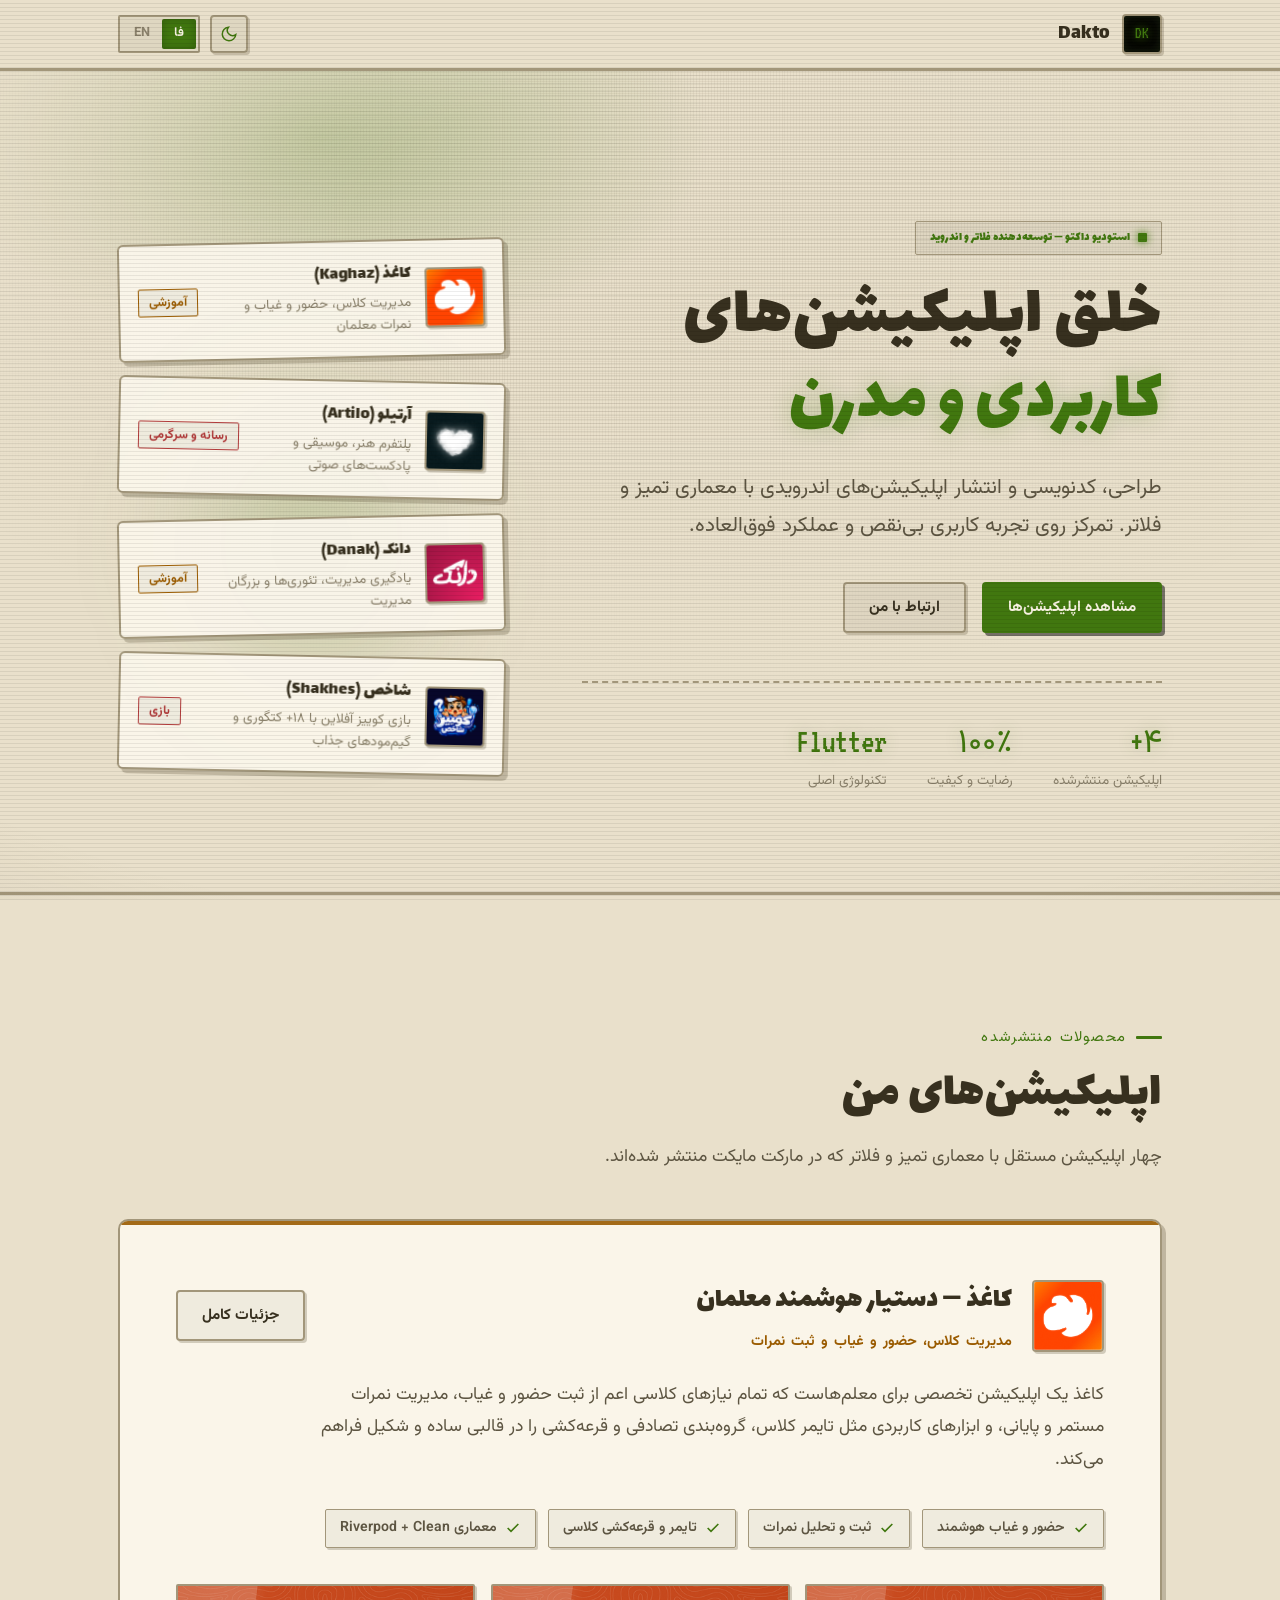
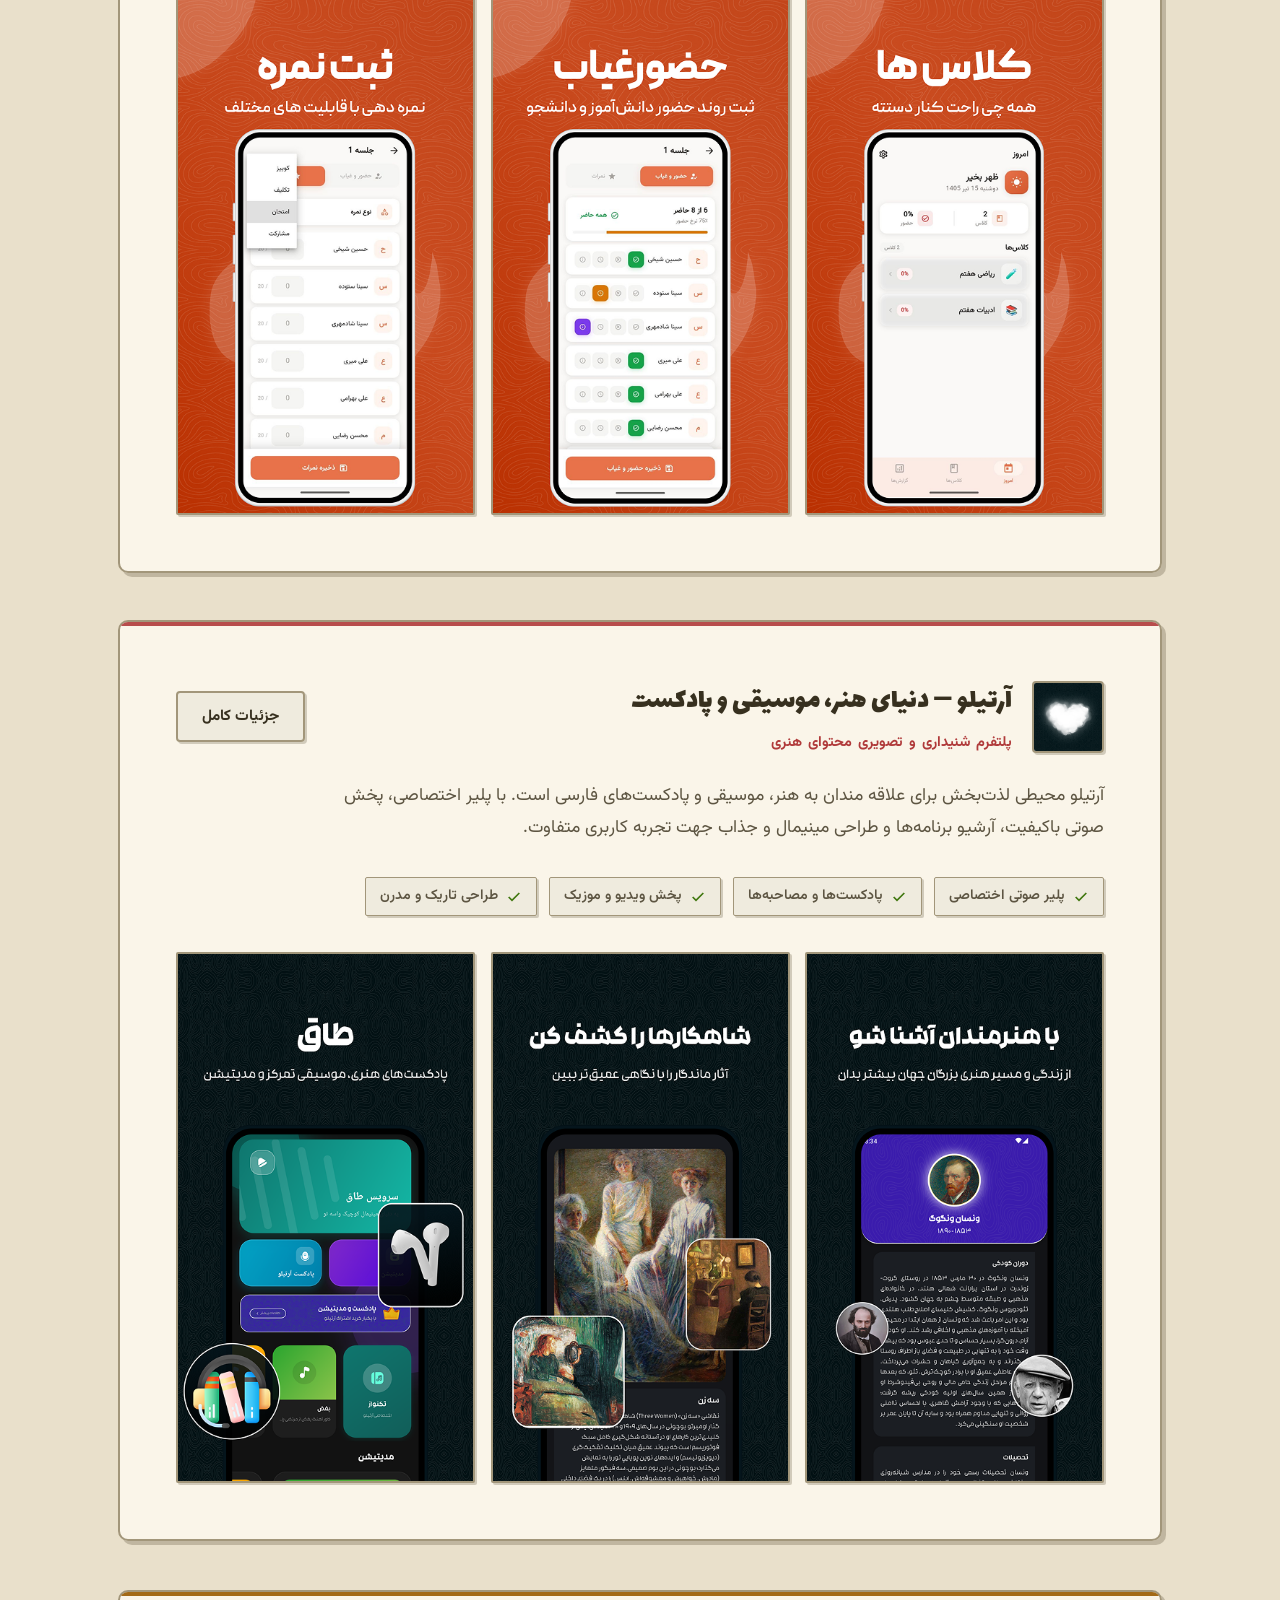
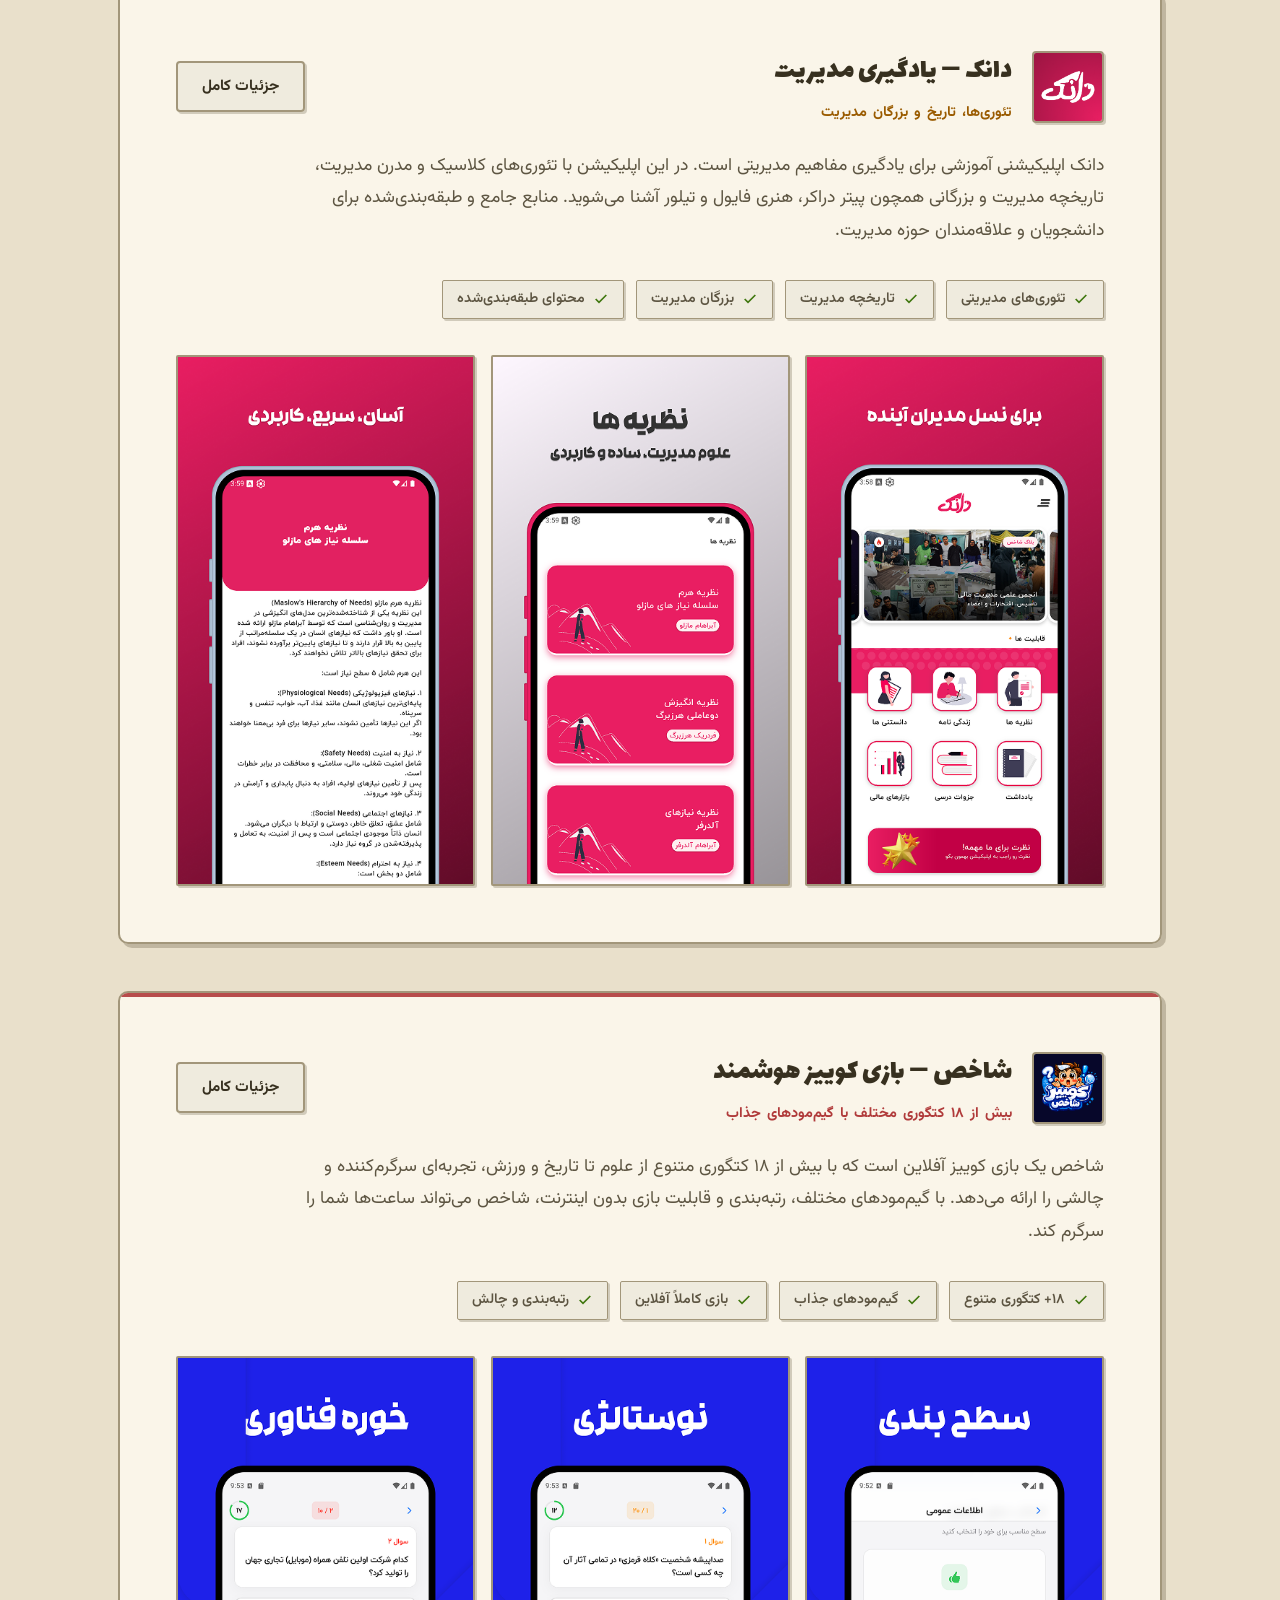
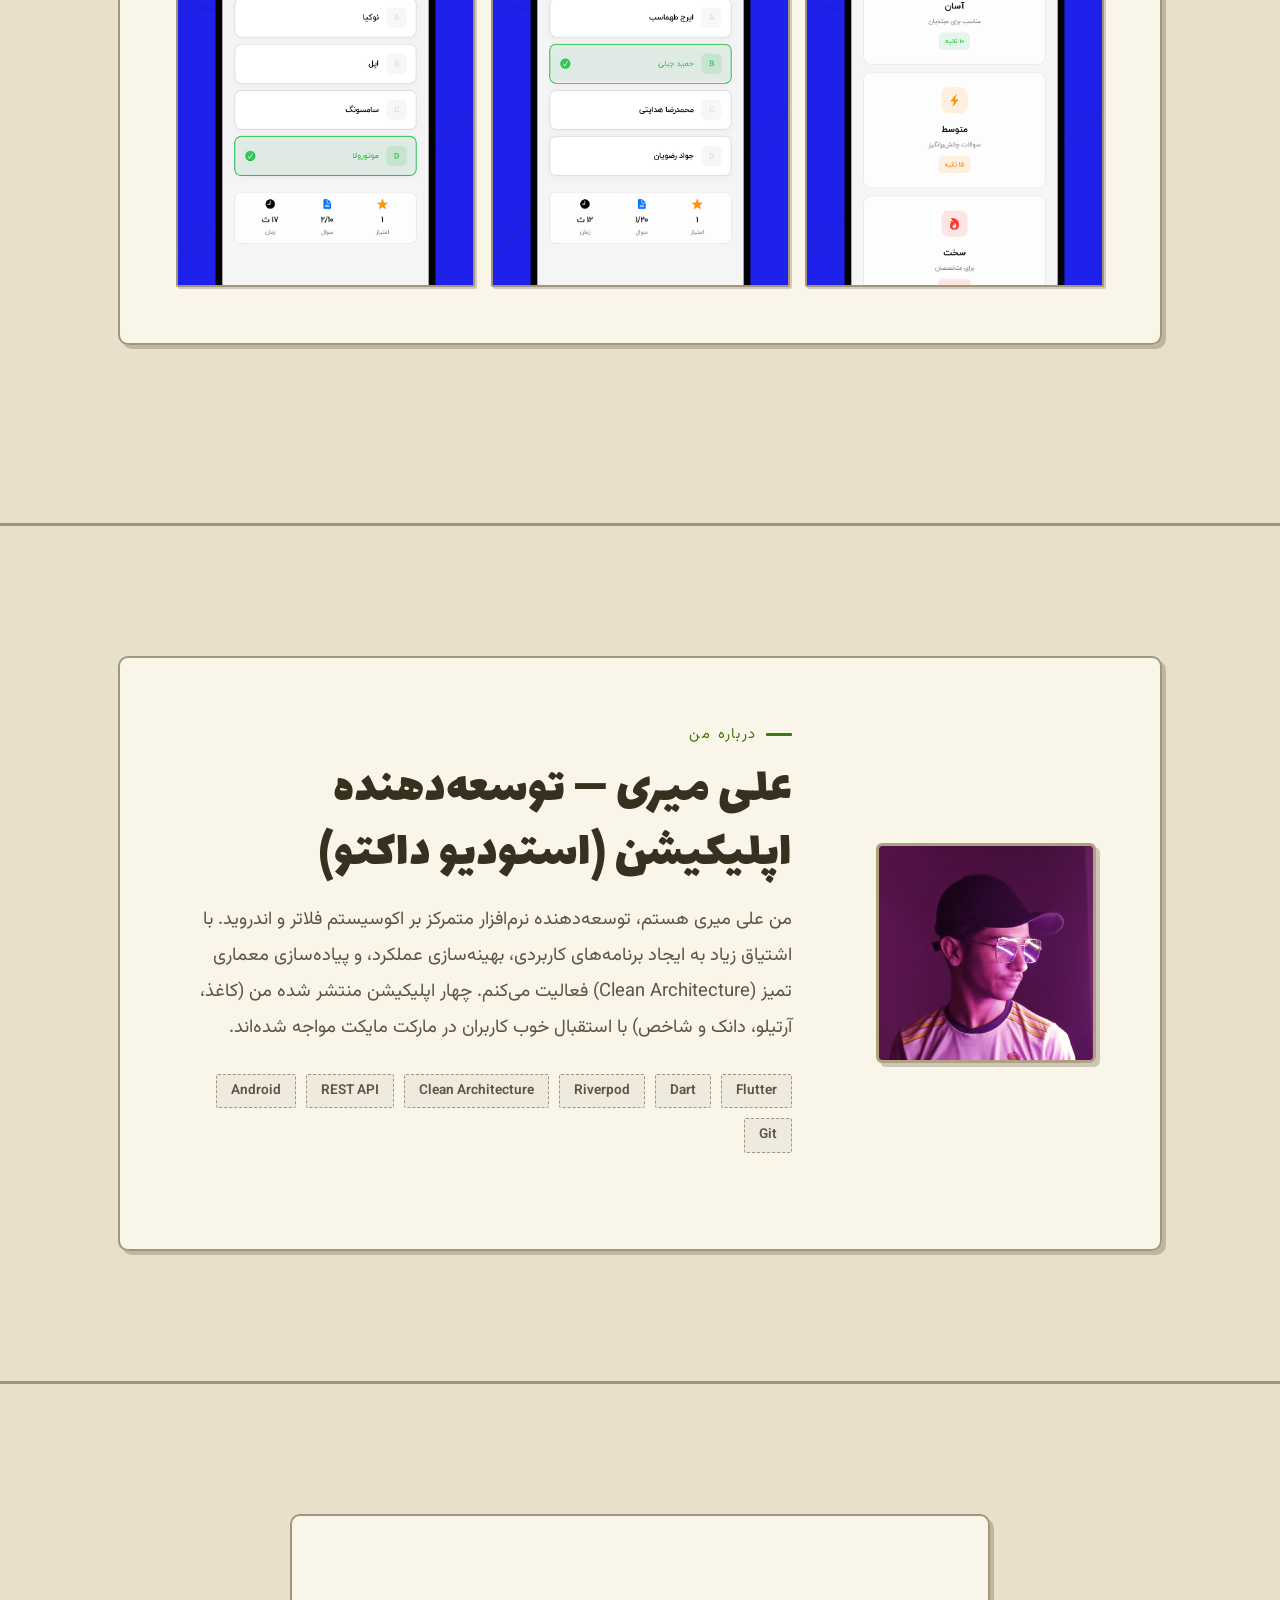
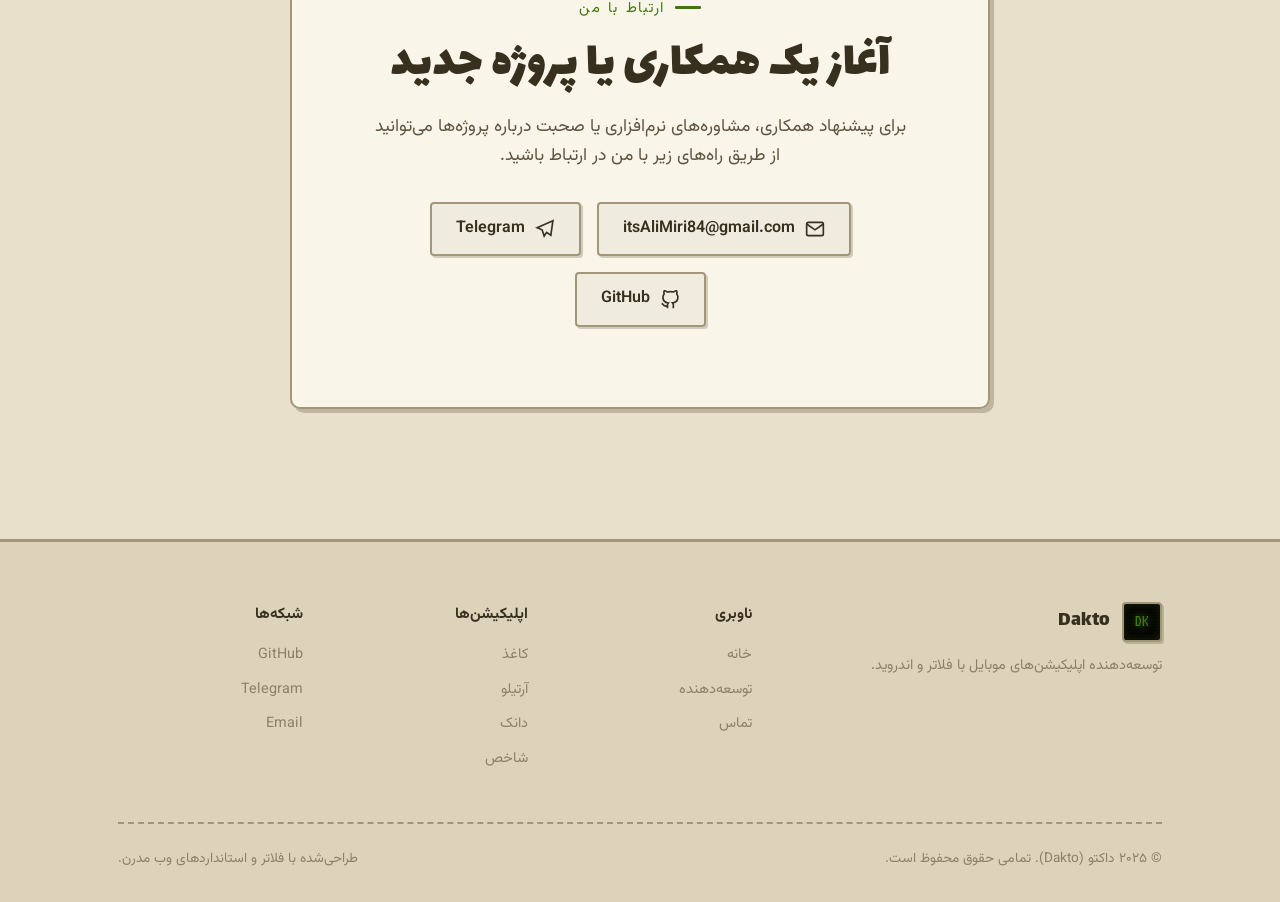
==== commit 92f447f3: "new design" ====
--- a/index.html
+++ b/index.html
@@ -3,11 +3,13 @@
 <head>
   <meta charset="UTF-8">
   <meta name="viewport" content="width=device-width, initial-scale=1.0">
+  <script>try{var t=localStorage.getItem("app_theme");if(t!=="dark"&&t!=="light"){t=(window.matchMedia&&window.matchMedia("(prefers-color-scheme: light)").matches)?"light":"dark";}document.documentElement.setAttribute("data-theme",t);}catch(e){document.documentElement.setAttribute("data-theme","dark");}</script>
   <title>داکتو (Dakto) — توسعه‌دهنده اپلیکیشن‌های اندرویدی با فلاتر | علی میری</title>
   <meta name="description" content="داکتو، استودیو توسعه اپلیکیشن‌های اندرویدی با فلاتر. سازنده کاغذ (مدیریت کلاس و معلم‌یار)، آرتیلو (هنر و پادکست)، دانک (آموزش مدیریت) و شاخص (بازی کوییز).">
   <meta name="keywords" content="داکتو, Dakto, علی میری, توسعه‌دهنده اندروید, فلاتر, اپلیکیشن موبایل, کاغذ, معلم یار, مدیریت کلاس, آرتیلو, دانک, شاخص">
   <meta name="author" content="Ali Miri">
-  <meta name="theme-color" content="#0a0c14">
+    <meta name="theme-color" media="(prefers-color-scheme: light)" content="#e9e0cb">
+  <meta name="theme-color" media="(prefers-color-scheme: dark)" content="#0d0d0a">
   <meta name="robots" content="index, follow">
   <link rel="canonical" href="https://dakto.ir/">
 
@@ -66,7 +68,7 @@
 
   <link rel="preconnect" href="https://fonts.googleapis.com">
   <link rel="preconnect" href="https://fonts.gstatic.com" crossorigin>
-  <link href="https://fonts.googleapis.com/css2?family=Vazirmatn:wght@400;500;700;800&family=Space+Grotesk:wght@500;600;700&family=Inter:wght@400;500;600&display=swap" rel="stylesheet">
+  <link href="https://fonts.googleapis.com/css2?family=Vazirmatn:wght@400;500;700;800&family=VT323&family=Lalezar&family=Inter:wght@400;500;600&display=swap" rel="stylesheet">
 
   <link rel="stylesheet" href="style.css">
   <link rel="manifest" href="manifest.json">
@@ -81,14 +83,13 @@
         <span class="nav-name">Dakto</span>
       </a>
 
-      <nav class="nav-menu" id="nav-menu">
-        <a href="index.html" class="nav-link active" data-i18n="nav.home">خانه</a>
-        <a href="#apps" class="nav-link" data-i18n="nav.apps">محصولات</a>
-        <a href="#about" class="nav-link" data-i18n="nav.about">توسعه‌دهنده</a>
-        <a href="#contact" class="nav-link" data-i18n="nav.contact">تماس</a>
-      </nav>
+      
 
       <div class="nav-actions">
+        <button type="button" class="theme-toggle" aria-label="Toggle theme" title="Toggle theme">
+          <svg class="icon-sun" width="18" height="18" viewBox="0 0 24 24" fill="none" stroke="currentColor" stroke-width="2" aria-hidden="true"><circle cx="12" cy="12" r="5"></circle><line x1="12" y1="1" x2="12" y2="3"></line><line x1="12" y1="21" x2="12" y2="23"></line><line x1="4.22" y1="4.22" x2="5.64" y2="5.64"></line><line x1="18.36" y1="18.36" x2="19.78" y2="19.78"></line><line x1="1" y1="12" x2="3" y2="12"></line><line x1="21" y1="12" x2="23" y2="12"></line><line x1="4.22" y1="19.78" x2="5.64" y2="18.36"></line><line x1="18.36" y1="5.64" x2="19.78" y2="4.22"></line></svg>
+          <svg class="icon-moon" width="18" height="18" viewBox="0 0 24 24" fill="none" stroke="currentColor" stroke-width="2" aria-hidden="true"><path d="M21 12.79A9 9 0 1 1 11.21 3 7 7 0 0 0 21 12.79z"></path></svg>
+        </button>
         <div class="lang-toggle" role="group" aria-label="Language Toggle">
           <button type="button" class="lang-btn" data-lang="fa" aria-pressed="true">فا</button>
           <button type="button" class="lang-btn" data-lang="en" aria-pressed="false">EN</button>
@@ -99,6 +100,26 @@
       </div>
     </div>
   </header>
+
+  <nav class="nav-menu" id="nav-menu" aria-label="Menu">
+    <div class="nav-menu-head">
+      <span class="nav-menu-title">DAKTO<span class="nav-menu-cursor">▊</span></span>
+      <button type="button" class="nav-menu-close" aria-label="Close menu" aria-controls="nav-menu">&times;</button>
+    </div>
+    <div class="nav-menu-body">
+          <a href="index.html" class="nav-link active" data-i18n="nav.home">خانه</a>
+          <a href="#apps" class="nav-link" data-i18n="nav.apps">محصولات</a>
+          <a href="#about" class="nav-link" data-i18n="nav.about">توسعه‌دهنده</a>
+          <a href="#contact" class="nav-link" data-i18n="nav.contact">تماس</a>
+    </div>
+    <div class="nav-menu-foot">
+      <div class="lang-toggle" role="group" aria-label="Language Toggle">
+        <button type="button" class="lang-btn" data-lang="fa" aria-pressed="true">فا</button>
+        <button type="button" class="lang-btn" data-lang="en" aria-pressed="false">EN</button>
+      </div>
+    </div>
+  </nav>
+
 
   <main>
 
--- a/style.css
+++ b/style.css
@@ -1,43 +1,93 @@
 /* -------------------------------------------------------------
    Ali Miri — Portfolio & App Showcase
-   Design System: Ultra-Sleek Modern Glassmorphism (Dark Mode)
+   Design System: Vintage CRT / Retro Computer (Dark + Light)
+   Phosphor-green monitor by default; beige "paper terminal" light mode.
    Built with CSS Logical Properties for Seamless RTL/LTR Support
 ------------------------------------------------------------- */
 
 :root {
-  --bg-dark: #0a0c14;
-  --bg-surface: #111422;
-  --bg-card: rgba(18, 22, 36, 0.7);
-  --bg-card-hover: rgba(26, 32, 52, 0.85);
-  --bg-glass: rgba(255, 255, 255, 0.03);
-  
-  --text-primary: #f8fafc;
-  --text-secondary: #94a3b8;
-  --text-muted: #64748b;
-  
-  --border: rgba(255, 255, 255, 0.08);
-  --border-hover: rgba(99, 102, 241, 0.35);
-  
-  --accent-indigo: #6366f1;
-  --accent-indigo-glow: rgba(99, 102, 241, 0.3);
-  --accent-kaghaz: #0ea5e9;
-  --accent-kaghaz-glow: rgba(14, 165, 233, 0.25);
-  --accent-artilo: #f43f5e;
-  --accent-artilo-glow: rgba(244, 63, 94, 0.25);
-  
+  /* ---- Retro CRT — Dark (default) ---- */
+  --bg-dark: #0d0d0a;
+  --bg-surface: #15150f;
+  --bg-card: rgba(24, 24, 17, 0.88);
+  --bg-card-hover: rgba(33, 33, 24, 0.96);
+  --bg-glass: rgba(255, 255, 255, 0.045);
+
+  --text-primary: #ece5d2;
+  --text-secondary: #a49c88;
+  --text-muted: #6f6956;
+  --text-on-accent: #0e0f08;
+
+  --border: #3c392c;
+  --border-hover: rgba(152, 224, 92, 0.55);
+
+  --accent-indigo: #98e05c;          /* phosphor green */
+  --accent-indigo-glow: rgba(152, 224, 92, 0.32);
+  --accent-kaghaz: #ffb454;          /* amber CRT */
+  --accent-kaghaz-glow: rgba(255, 180, 84, 0.3);
+  --accent-artilo: #ff6b6b;          /* red CRT */
+  --accent-artilo-glow: rgba(255, 107, 107, 0.3);
+
+  --topbar-bg: rgba(13, 13, 10, 0.82);
+  --drawer-bg: rgba(13, 13, 10, 0.98);
+  --footer-bg: #0a0a07;
+  --bezel: #262415;
+  --grid-line: rgba(255, 255, 255, 0.032);
+
+  --shadow-hard: 4px 4px 0 0 rgba(0, 0, 0, 0.45);
+  --shadow-hard-sm: 2px 2px 0 0 rgba(0, 0, 0, 0.4);
+  --shadow-nav: 0 12px 28px rgba(0, 0, 0, 0.45);
+  --glow-accent: 0 0 16px var(--accent-indigo-glow);
+
   --font-fa: "Vazirmatn", "Tahoma", sans-serif;
-  --font-en-display: "Space Grotesk", sans-serif;
+  --font-fa-display: "Lalezar", "Vazirmatn", sans-serif;
+  --font-en-display: "VT323", "Courier New", monospace;
   --font-en-body: "Inter", -apple-system, sans-serif;
+  --font-mono: "VT323", "Vazirmatn", "Courier New", monospace;
 
   --max-w: 1140px;
   --gutter: clamp(20px, 4vw, 48px);
   --section-gap: clamp(70px, 12vw, 130px);
-  --radius-sm: 8px;
-  --radius-md: 14px;
-  --radius-lg: 20px;
-  --radius-xl: 28px;
-  --radius-full: 9999px;
+  --radius-sm: 2px;
+  --radius-md: 4px;
+  --radius-lg: 6px;
+  --radius-xl: 10px;
   --ease-smooth: cubic-bezier(0.22, 1, 0.36, 1);
+}
+
+/* ---- Retro Beige — Light ---- */
+:root[data-theme="light"] {
+  --bg-dark: #e9e0cb;
+  --bg-surface: #f3ecda;
+  --bg-card: rgba(251, 247, 236, 0.92);
+  --bg-card-hover: rgba(255, 252, 243, 0.98);
+  --bg-glass: rgba(61, 55, 40, 0.055);
+
+  --text-primary: #37301f;
+  --text-secondary: #5d5542;
+  --text-muted: #8a816b;
+  --text-on-accent: #f6f1e0;
+
+  --border: #a2967a;
+  --border-hover: rgba(76, 140, 44, 0.55);
+
+  --accent-indigo: #41770f;          /* ink green */
+  --accent-indigo-glow: rgba(65, 119, 15, 0.25);
+  --accent-kaghaz: #9a5b00;          /* ink amber */
+  --accent-kaghaz-glow: rgba(154, 91, 0, 0.25);
+  --accent-artilo: #b03a3a;          /* ink red */
+  --accent-artilo-glow: rgba(176, 58, 58, 0.25);
+
+  --topbar-bg: rgba(233, 224, 203, 0.86);
+  --drawer-bg: rgba(233, 224, 203, 0.99);
+  --footer-bg: #ddd3ba;
+  --bezel: #cfc4a6;
+  --grid-line: rgba(60, 50, 30, 0.055);
+
+  --shadow-hard: 4px 4px 0 0 rgba(88, 76, 50, 0.28);
+  --shadow-hard-sm: 2px 2px 0 0 rgba(88, 76, 50, 0.25);
+  --shadow-nav: 0 12px 24px rgba(88, 76, 50, 0.22);
+  --glow-accent: 0 0 12px var(--accent-indigo-glow);
 }
 
 /* ---------- RESET & BASE ---------- */
@@ -60,48 +110,54 @@
 body {
   background: var(--bg-dark);
   color: var(--text-primary);
-  line-height: 1.6;
+  line-height: 1.65;
   min-height: 100vh;
   overflow-x: hidden;
   -webkit-font-smoothing: antialiased;
 }
 
-/* Background Ambient Glows */
+/* CRT vignette */
 body::before {
   content: "";
   position: fixed;
-  top: -200px;
-  inset-inline-end: -200px;
-  width: 600px;
-  height: 600px;
-  background: radial-gradient(circle, var(--accent-indigo-glow) 0%, transparent 70%);
-  filter: blur(90px);
+  inset: 0;
+  z-index: 0;
   pointer-events: none;
-  z-index: 0;
-}
-
+  background: radial-gradient(ellipse 130% 100% at 50% 42%, transparent 58%, rgba(0, 0, 0, 0.34) 100%);
+}
+
+:root[data-theme="light"] body::before {
+  background: radial-gradient(ellipse 130% 100% at 50% 42%, transparent 62%, rgba(120, 100, 60, 0.16) 100%);
+}
+
+/* CRT scanlines */
 body::after {
   content: "";
   position: fixed;
-  bottom: -200px;
-  inset-inline-start: -200px;
-  width: 600px;
-  height: 600px;
-  background: radial-gradient(circle, var(--accent-artilo-glow) 0%, transparent 70%);
-  filter: blur(100px);
+  inset: 0;
+  z-index: 9990;
   pointer-events: none;
-  z-index: 0;
+  background: repeating-linear-gradient(
+    0deg,
+    rgba(0, 0, 0, 0.07) 0px,
+    rgba(0, 0, 0, 0.07) 1px,
+    transparent 1px,
+    transparent 4px
+  );
 }
 
 html[dir="rtl"] h1, html[dir="rtl"] h2, html[dir="rtl"] h3, html[dir="rtl"] h4,
 html[dir="rtl"] .nav-name, html[dir="rtl"] .badge {
-  font-family: var(--font-fa);
-  font-weight: 700;
+  font-family: var(--font-fa-display);
+  font-weight: 400;
+  letter-spacing: 0;
 }
 
 html[dir="ltr"] h1, html[dir="ltr"] h2, html[dir="ltr"] h3, html[dir="ltr"] h4,
 html[dir="ltr"] .nav-name, html[dir="ltr"] .badge {
   font-family: var(--font-en-display);
+  font-weight: 400;
+  letter-spacing: 0.01em;
 }
 
 img {
@@ -128,24 +184,39 @@
   z-index: 1;
 }
 
+::selection {
+  background: var(--accent-indigo);
+  color: var(--text-on-accent);
+}
+
+:focus-visible {
+  outline: 2px dashed var(--accent-indigo);
+  outline-offset: 3px;
+}
+
 /* ---------- NAVBAR ---------- */
 
 .topbar {
   position: sticky;
   top: 0;
   z-index: 1000;
-  background: rgba(10, 12, 20, 0.75);
-  backdrop-filter: blur(20px);
-  -webkit-backdrop-filter: blur(20px);
-  border-block-end: 1px solid var(--border);
-  transition: all 0.3s ease;
+  background: var(--topbar-bg);
+  backdrop-filter: blur(12px);
+  -webkit-backdrop-filter: blur(12px);
+  border-block-end: 3px solid var(--border);
+  transition: background 0.35s ease, box-shadow 0.4s var(--ease-smooth), border-color 0.3s ease;
+}
+
+.topbar.scrolled {
+  background: var(--drawer-bg);
+  box-shadow: var(--shadow-nav);
 }
 
 .topbar .wrap {
   display: flex;
   align-items: center;
   justify-content: space-between;
-  padding-block: 16px;
+  padding-block: 14px;
 }
 
 .nav-logo {
@@ -154,60 +225,77 @@
   gap: 12px;
 }
 
+/* Mini CRT screen logo */
 .logo-icon {
   width: 40px;
   height: 40px;
   border-radius: var(--radius-md);
-  background: linear-gradient(135deg, var(--accent-indigo), #4f46e5);
+  background-color: #070704;
+  background-image: repeating-linear-gradient(0deg, rgba(0, 0, 0, 0.42) 0 1px, transparent 1px 3px);
+  border: 2px solid var(--border);
   display: flex;
   align-items: center;
   justify-content: center;
-  font-family: var(--font-en-display);
-  font-weight: 700;
-  font-size: 1.2rem;
-  color: #fff;
-  box-shadow: 0 0 20px var(--accent-indigo-glow);
+  font-family: var(--font-mono);
+  font-size: 1.05rem;
+  color: var(--accent-indigo);
+  text-shadow: 0 0 8px var(--accent-indigo);
+  box-shadow: var(--shadow-hard-sm), inset 0 0 10px rgba(152, 224, 92, 0.12);
 }
 
 .nav-name {
-  font-size: 1.15rem;
-  font-weight: 700;
-  letter-spacing: -0.01em;
-  color: #fff;
+  font-size: 1.25rem;
+  color: var(--text-primary);
 }
 
 .nav-menu {
-  display: flex;
-  align-items: center;
-  gap: 6px;
+  /* Hidden on desktop; becomes the full-screen CRT overlay on mobile */
+  display: none;
+  align-items: center;
+  gap: 4px;
+}
+
+.nav-menu-body {
+  display: flex;
+  align-items: center;
+  gap: 4px;
+}
+
+.nav-menu-head,
+.nav-menu-foot,
+.nav-menu-close {
+  display: none;
 }
 
 .nav-link {
-  padding: 8px 16px;
-  border-radius: var(--radius-full);
+  padding: 8px 14px;
+  border-radius: var(--radius-sm);
   font-size: 0.9rem;
   color: var(--text-secondary);
-  font-weight: 500;
+  font-weight: 600;
+  border: 1.5px solid transparent;
   transition: all 0.25s ease;
 }
 
 .nav-link:hover, .nav-link.active {
-  color: var(--text-primary);
-  background: rgba(255, 255, 255, 0.06);
+  color: var(--accent-indigo);
+  background: var(--bg-glass);
+  border-color: var(--border);
+  box-shadow: inset 0 -2px 0 var(--accent-indigo);
 }
 
 .nav-actions {
   display: flex;
   align-items: center;
-  gap: 12px;
+  gap: 10px;
 }
 
 .lang-toggle {
   display: flex;
-  background: rgba(255, 255, 255, 0.05);
-  border: 1px solid var(--border);
-  border-radius: var(--radius-full);
-  padding: 3px;
+  background: var(--bg-glass);
+  border: 2px solid var(--border);
+  border-radius: var(--radius-sm);
+  padding: 2px;
 }
 
 .lang-btn {
@@ -215,71 +303,215 @@
   background: transparent;
   color: var(--text-muted);
   font-size: 0.8rem;
-  font-weight: 600;
-  padding: 5px 12px;
-  border-radius: var(--radius-full);
+  font-weight: 700;
+  padding: 4px 12px;
+  border-radius: var(--radius-sm);
   transition: all 0.25s ease;
 }
 
 .lang-btn[aria-pressed="true"] {
   background: var(--accent-indigo);
-  color: #fff;
-  box-shadow: 0 0 12px var(--accent-indigo-glow);
-}
+  color: var(--text-on-accent);
+  box-shadow: inset 0 0 10px rgba(0, 0, 0, 0.22);
+}
+
+/* Retro power switch — theme toggle */
+.theme-toggle {
+  display: flex;
+  align-items: center;
+  justify-content: center;
+  width: 38px;
+  height: 38px;
+  border-radius: var(--radius-md);
+  border: 2px solid var(--border);
+  background: var(--bg-glass);
+  color: var(--accent-indigo);
+  box-shadow: var(--shadow-hard-sm);
+  transition: transform 0.25s var(--ease-smooth), border-color 0.25s ease, color 0.25s ease, box-shadow 0.25s ease;
+}
+
+.theme-toggle:hover {
+  border-color: var(--accent-indigo);
+  transform: translate(-1px, -1px);
+  box-shadow: 3px 3px 0 0 rgba(0, 0, 0, 0.35);
+}
+
+.theme-toggle:active {
+  transform: translate(1px, 1px);
+  box-shadow: none;
+}
+
+.theme-toggle .icon-sun { display: block; }
+.theme-toggle .icon-moon { display: none; }
+:root[data-theme="light"] .theme-toggle .icon-sun { display: none; }
+:root[data-theme="light"] .theme-toggle .icon-moon { display: block; }
 
 .mobile-toggle {
   display: none;
   background: transparent;
-  border: 1px solid var(--border);
+  border: 2px solid var(--border);
   color: var(--text-primary);
   width: 40px;
   height: 40px;
   border-radius: var(--radius-md);
   align-items: center;
   justify-content: center;
+  box-shadow: var(--shadow-hard-sm);
+  transition: border-color 0.25s ease, transform 0.2s var(--ease-smooth);
+}
+
+.mobile-toggle:active {
+  transform: scale(0.92);
+}
+
+/* CRT power-on flicker for the full-screen mobile menu */
+@keyframes crtPowerOn {
+  0% { opacity: 0; transform: scale(1.05); filter: brightness(4) saturate(0.2); }
+  30% { opacity: 1; transform: scale(0.99); filter: brightness(1.7) saturate(0.9); }
+  48% { filter: brightness(3); }
+  100% { opacity: 1; transform: scale(1); filter: brightness(1) saturate(1); }
+}
+
+@keyframes cursorBlink {
+  0%, 49% { opacity: 1; }
+  50%, 100% { opacity: 0; }
 }
 
 @media (max-width: 820px) {
   .nav-menu {
     position: fixed;
-    top: 73px;
-    inset-inline-start: 0;
-    inset-inline-end: 0;
-    background: rgba(10, 12, 20, 0.97);
-    backdrop-filter: blur(25px);
-    -webkit-backdrop-filter: blur(25px);
-    border-bottom: 1px solid var(--border);
-    box-shadow: 0 24px 48px rgba(0, 0, 0, 0.5);
+    inset: 0;
+    z-index: 2500; /* above lightbox (2000), below global scanlines (9990) */
     flex-direction: column;
-    padding: 20px;
-    gap: 8px;
+    align-items: stretch;
+    padding: clamp(20px, 5vw, 36px);
+    background: var(--bg-dark);
+    border: clamp(14px, 4vw, 26px) solid var(--bezel);
     display: flex;
     opacity: 0;
     visibility: hidden;
-    transform: translateY(-14px);
+    transform: scale(1.04);
     pointer-events: none;
-    max-height: calc(100vh - 73px);
-    overflow-y: auto;
-    transition: opacity 0.35s var(--ease-smooth), transform 0.4s var(--ease-smooth), visibility 0.35s;
-  }
-  
+    overflow: hidden;
+    transition: opacity 0.3s ease, visibility 0.3s, transform 0.35s var(--ease-smooth);
+  }
+
   .nav-menu.open {
     opacity: 1;
     visibility: visible;
-    transform: translateY(0);
+    transform: scale(1);
     pointer-events: auto;
-  }
-  
+    animation: crtPowerOn 0.5s var(--ease-smooth);
+  }
+
+  .nav-menu-head {
+    display: flex;
+    align-items: center;
+    justify-content: space-between;
+    gap: 16px;
+    padding-block-end: 14px;
+    border-block-end: 2px dashed var(--border);
+    margin-block-end: 10px;
+  }
+
+  .nav-menu-title {
+    font-family: var(--font-mono);
+    font-size: 1.15rem;
+    letter-spacing: 0.16em;
+    color: var(--accent-indigo);
+    text-shadow: 0 0 10px var(--accent-indigo-glow);
+  }
+
+  .nav-menu-cursor {
+    animation: cursorBlink 1.1s steps(2) infinite;
+    color: var(--accent-indigo);
+  }
+
+  .nav-menu-close {
+    display: flex;
+    align-items: center;
+    justify-content: center;
+    width: 42px;
+    height: 42px;
+    border-radius: var(--radius-md);
+    border: 2px solid var(--border);
+    background: var(--bg-glass);
+    color: var(--accent-indigo);
+    font-family: var(--font-mono);
+    font-size: 1.5rem;
+    box-shadow: var(--shadow-hard-sm);
+    transition: all 0.25s ease;
+  }
+
+  .nav-menu-close:hover {
+    background: var(--accent-indigo);
+    border-color: var(--accent-indigo);
+    color: var(--text-on-accent);
+  }
+
+  .nav-menu-body {
+    counter-reset: navnum;
+    flex-direction: column;
+    align-items: stretch;
+    gap: 10px;
+    flex: 1;
+    overflow-y: auto;
+    padding-block: 14px 8px;
+  }
+
+  .nav-menu-body .nav-link {
+    width: 100%;
+    text-align: start;
+    padding: 15px 16px;
+    font-size: 1.55rem;
+    border-width: 2px;
+  }
+
+  .nav-menu-body .nav-link::before {
+    counter-increment: navnum;
+    content: "0" counter(navnum);
+    font-family: var(--font-mono);
+    font-size: 1rem;
+    letter-spacing: 0.08em;
+    color: var(--text-muted);
+    margin-inline-end: 16px;
+    flex-shrink: 0;
+    transition: color 0.25s ease;
+  }
+
+  .nav-menu-body .nav-link:hover::before,
+  .nav-menu-body .nav-link.active::before {
+    color: var(--text-on-accent);
+  }
+
+  .nav-menu-body .nav-link.active {
+    background: var(--accent-indigo);
+    border-color: var(--accent-indigo);
+    color: var(--text-on-accent);
+    box-shadow: 0 0 20px var(--accent-indigo-glow);
+  }
+
+  .nav-menu-body .nav-link:hover {
+    color: var(--accent-indigo);
+    border-color: var(--border);
+    background: var(--bg-glass);
+  }
+
+  .nav-menu-body .nav-link.active:hover {
+    color: var(--text-on-accent);
+  }
+
+  .nav-menu-foot {
+    display: flex;
+    justify-content: center;
+    padding-block-start: 16px;
+    border-block-start: 2px dashed var(--border);
+    margin-block-start: 10px;
+  }
+
   .mobile-toggle {
     display: flex;
   }
-  
-  .nav-link {
-    width: 100%;
-    text-align: center;
-    padding: 12px;
-    font-size: 1rem;
-  }
 }
 
 body.nav-locked {
@@ -293,36 +525,53 @@
   align-items: center;
   justify-content: center;
   gap: 10px;
-  padding: 12px 26px;
-  border-radius: var(--radius-full);
+  padding: 11px 24px;
+  border-radius: var(--radius-md);
   font-size: 0.95rem;
-  font-weight: 600;
-  transition: all 0.3s cubic-bezier(0.16, 1, 0.3, 1);
-  border: 1px solid transparent;
+  font-weight: 700;
+  border: 2px solid var(--border);
+  background: var(--bg-card);
+  color: var(--text-primary);
+  box-shadow: var(--shadow-hard-sm);
+  transition: transform 0.3s var(--ease-smooth), box-shadow 0.3s var(--ease-smooth), background 0.3s ease, border-color 0.3s ease, filter 0.3s ease;
   white-space: nowrap;
 }
 
+.btn:hover {
+  transform: translate(-1px, -1px);
+  border-color: var(--border-hover);
+  box-shadow: 3px 3px 0 0 rgba(0, 0, 0, 0.35);
+}
+
+.btn:active, .contact-btn-item:active {
+  transform: translate(2px, 2px);
+  box-shadow: none;
+}
+
 .btn-primary {
-  background: linear-gradient(135deg, var(--accent-indigo), #4f46e5);
-  color: #ffffff;
-  box-shadow: 0 4px 20px var(--accent-indigo-glow);
+  background: var(--accent-indigo);
+  color: var(--text-on-accent);
+  border-color: var(--accent-indigo);
+  box-shadow: 3px 3px 0 0 rgba(0, 0, 0, 0.5);
 }
 
 .btn-primary:hover {
-  transform: translateY(-2px);
-  box-shadow: 0 8px 30px rgba(99, 102, 241, 0.45);
+  filter: brightness(1.12);
+  border-color: var(--accent-indigo);
 }
 
 .btn-secondary {
-  background: rgba(255, 255, 255, 0.05);
-  border-color: var(--border);
+  background: var(--bg-glass);
   color: var(--text-primary);
 }
 
 .btn-secondary:hover {
-  background: rgba(255, 255, 255, 0.1);
-  border-color: rgba(255, 255, 255, 0.2);
-  transform: translateY(-2px);
+  background: rgba(255, 255, 255, 0.08);
+  border-color: var(--border-hover);
+}
+
+:root[data-theme="light"] .btn-secondary:hover {
+  background: rgba(61, 55, 40, 0.08);
 }
 
 /* ---------- STORE BADGES (Myket / Cafe Bazaar) ---------- */
@@ -338,16 +587,19 @@
   display: inline-flex;
   align-items: center;
   justify-content: center;
-  padding: 10px 22px;
-  border-radius: var(--radius-full);
-  border: 1px solid var(--border);
-  background: rgba(255, 255, 255, 0.05);
+  padding: 10px 20px;
+  border-radius: var(--radius-md);
+  border: 2px solid var(--border);
+  background: var(--bg-glass);
+  box-shadow: var(--shadow-hard-sm);
+  transition: transform 0.3s var(--ease-smooth), border-color 0.3s ease, background 0.3s ease, box-shadow 0.3s ease;
 }
 
 .store-badge:hover {
-  background: rgba(255, 255, 255, 0.1);
-  border-color: rgba(255, 255, 255, 0.2);
-  transform: translateY(-2px);
+  background: var(--bg-card-hover);
+  border-color: var(--border-hover);
+  transform: translate(-1px, -1px);
+  box-shadow: 3px 3px 0 0 rgba(0, 0, 0, 0.35);
 }
 
 .store-badge img {
@@ -362,20 +614,20 @@
   display: inline-flex;
   align-items: center;
   gap: 8px;
-  padding: 6px 16px;
-  border-radius: var(--radius-full);
+  padding: 5px 14px;
+  border-radius: var(--radius-sm);
   font-size: 0.82rem;
-  font-weight: 600;
-  border: 1px solid var(--border);
-  background: rgba(255, 255, 255, 0.03);
+  font-weight: 400;
+  border: 1.5px solid var(--border);
+  background: var(--bg-glass);
   color: var(--accent-indigo);
   margin-bottom: 20px;
 }
 
 .badge-dot {
-  width: 8px;
-  height: 8px;
-  border-radius: 50%;
+  width: 9px;
+  height: 9px;
+  border-radius: 1px;
   background: var(--accent-indigo);
   box-shadow: 0 0 8px var(--accent-indigo);
 }
@@ -384,20 +636,31 @@
   display: flex;
   align-items: center;
   gap: 10px;
-  font-size: 0.85rem;
-  font-weight: 700;
+  font-family: var(--font-mono);
+  font-size: 0.92rem;
+  font-weight: 400;
   text-transform: uppercase;
-  letter-spacing: 0.1em;
+  letter-spacing: 0.08em;
   color: var(--accent-indigo);
   margin-bottom: 12px;
 }
 
+.section-eyebrow::before {
+  content: "";
+  width: 26px;
+  height: 3px;
+  border-radius: 1px;
+  background: var(--accent-indigo);
+  flex-shrink: 0;
+}
+
 .section-title {
   font-size: clamp(2.2rem, 5vw, 3.2rem);
-  font-weight: 800;
-  letter-spacing: -0.02em;
+  font-weight: 400;
+  letter-spacing: 0;
   margin-bottom: 16px;
-  line-height: 1.2;
+  line-height: 1.25;
+  color: var(--text-primary);
 }
 
 .section-desc {
@@ -414,6 +677,31 @@
   position: relative;
 }
 
+/* Faint CRT raster grid */
+.hero::before {
+  content: "";
+  position: absolute;
+  inset: 0;
+  background:
+    radial-gradient(560px 300px at 25% 8%, var(--accent-indigo-glow), transparent 70%),
+    repeating-linear-gradient(0deg, var(--grid-line) 0 1px, transparent 1px 3px),
+    repeating-linear-gradient(90deg, var(--grid-line) 0 1px, transparent 1px 3px);
+  background-size: auto, 56px 56px, 56px 56px;
+  -webkit-mask-image: radial-gradient(ellipse 90% 75% at 50% 20%, #000 25%, transparent 75%);
+  mask-image: radial-gradient(ellipse 90% 75% at 50% 20%, #000 25%, transparent 75%);
+  pointer-events: none;
+}
+
+.hero-visual::before {
+  content: "";
+  position: absolute;
+  inset: 15% -12% -8%;
+  background: radial-gradient(50% 55% at 50% 45%, var(--accent-indigo-glow), transparent 70%);
+  filter: blur(50px);
+  z-index: -1;
+  pointer-events: none;
+}
+
 .hero-grid {
   display: grid;
   grid-template-columns: 1.2fr 0.8fr;
@@ -423,28 +711,28 @@
 
 .hero-title {
   font-size: clamp(2.8rem, 6.5vw, 4.5rem);
-  font-weight: 800;
-  line-height: 1.1;
-  letter-spacing: -0.03em;
+  font-weight: 400;
+  line-height: 1.18;
+  letter-spacing: 0;
   margin-bottom: 24px;
-}
-
+  color: var(--text-primary);
+}
+
+/* Solid retro type with phosphor glow (no gradients) */
 .gradient-text {
-  background: linear-gradient(135deg, #ffffff 0%, var(--text-secondary) 100%);
-  -webkit-background-clip: text;
-  -webkit-text-fill-color: transparent;
+  color: var(--text-primary);
+  text-shadow: 0 0 26px rgba(236, 229, 210, 0.22);
 }
 
 .highlight-text {
-  background: linear-gradient(135deg, #818cf8, #c084fc);
-  -webkit-background-clip: text;
-  -webkit-text-fill-color: transparent;
+  color: var(--accent-indigo);
+  text-shadow: 0 0 22px var(--accent-indigo-glow);
 }
 
 .hero-subtitle {
   font-size: clamp(1.1rem, 2vw, 1.3rem);
   color: var(--text-secondary);
-  line-height: 1.8;
+  line-height: 1.85;
   margin-bottom: 36px;
   max-width: 580px;
 }
@@ -460,7 +748,7 @@
   display: flex;
   gap: 40px;
   padding-top: 32px;
-  border-top: 1px solid var(--border);
+  border-top: 2px dashed var(--border);
 }
 
 .stat-item {
@@ -469,10 +757,11 @@
 }
 
 .stat-val {
-  font-size: 2rem;
-  font-weight: 800;
-  font-family: var(--font-en-display);
-  color: #fff;
+  font-size: 2.1rem;
+  font-weight: 400;
+  font-family: var(--font-mono);
+  color: var(--accent-indigo);
+  text-shadow: 0 0 16px var(--accent-indigo-glow);
 }
 
 .stat-lbl {
@@ -490,22 +779,38 @@
 
 .preview-card {
   background: var(--bg-card);
-  backdrop-filter: blur(20px);
-  -webkit-backdrop-filter: blur(20px);
-  border: 1px solid var(--border);
+  border: 2px solid var(--border);
   border-radius: var(--radius-lg);
-  padding: 20px;
-  display: flex;
-  align-items: center;
-  gap: 16px;
-  box-shadow: 0 20px 40px rgba(0, 0, 0, 0.4);
-  transition: all 0.3s ease;
+  padding: 18px;
+  display: flex;
+  align-items: center;
+  gap: 14px;
+  box-shadow: var(--shadow-hard);
+  position: relative;
+  overflow: hidden;
+  transition: transform 0.4s var(--ease-smooth), box-shadow 0.4s var(--ease-smooth), border-color 0.3s ease, background 0.3s ease;
+}
+
+.preview-card::before {
+  content: "";
+  position: absolute;
+  inset-block-start: 0;
+  inset-inline: 0;
+  height: 3px;
+  background: var(--accent-indigo);
+  opacity: 0;
+  transition: opacity 0.3s ease;
+}
+
+.preview-card:hover::before {
+  opacity: 1;
 }
 
 .preview-card:hover {
-  border-color: var(--border-hover);
-  transform: translateY(-4px);
+  border-color: var(--accent-indigo);
+  transform: translate(-2px, -2px);
   background: var(--bg-card-hover);
+  box-shadow: var(--shadow-hard), var(--glow-accent);
 }
 
 .preview-icon {
@@ -514,7 +819,14 @@
   border-radius: var(--radius-md);
   object-fit: cover;
   flex-shrink: 0;
-  border: 1px solid rgba(255, 255, 255, 0.1);
+  border: 2px solid var(--border);
+  box-shadow: var(--shadow-hard-sm);
+  transition: transform 0.4s var(--ease-smooth), box-shadow 0.4s var(--ease-smooth);
+}
+
+.preview-card:hover .preview-icon {
+  transform: scale(1.07) rotate(-2deg);
+  box-shadow: 0 0 0 3px var(--accent-indigo-glow);
 }
 
 .preview-info {
@@ -532,15 +844,17 @@
 }
 
 .preview-tag {
-  font-size: 0.75rem;
+  font-size: 0.78rem;
   font-weight: 700;
-  padding: 4px 10px;
-  border-radius: var(--radius-full);
+  padding: 3px 10px;
+  border-radius: var(--radius-sm);
+  border: 1.5px solid currentColor;
   margin-inline-start: auto;
-}
-
-.tag-kaghaz { background: rgba(14, 165, 233, 0.15); color: var(--accent-kaghaz); }
-.tag-artilo { background: rgba(244, 63, 94, 0.15); color: var(--accent-artilo); }
+  background: var(--bg-glass);
+}
+
+.tag-kaghaz { color: var(--accent-kaghaz); }
+.tag-artilo { color: var(--accent-artilo); }
 
 @media (max-width: 960px) {
   .hero-grid { grid-template-columns: 1fr; }
@@ -556,25 +870,38 @@
 
 .app-showcase {
   padding-block: var(--section-gap);
-  border-top: 1px solid var(--border);
+  border-top: 3px solid var(--border);
 }
 
 .app-card-featured {
   background: var(--bg-card);
-  backdrop-filter: blur(20px);
-  -webkit-backdrop-filter: blur(20px);
-  border: 1px solid var(--border);
+  border: 2px solid var(--border);
   border-radius: var(--radius-xl);
   padding: clamp(32px, 5vw, 56px);
   margin-bottom: 48px;
-  transition: all 0.4s ease;
+  box-shadow: var(--shadow-hard);
   position: relative;
   overflow: hidden;
-}
+  transition: border-color 0.4s ease, box-shadow 0.5s var(--ease-smooth), background 0.3s ease;
+}
+
+.app-card-featured::before {
+  content: "";
+  position: absolute;
+  inset-block-start: 0;
+  inset-inline: 0;
+  height: 4px;
+  background: var(--accent-indigo);
+  opacity: 0.9;
+}
+
+.app-card-featured.card-kaghaz::before { background: var(--accent-kaghaz); }
+.app-card-featured.card-artilo::before { background: var(--accent-artilo); }
 
 .app-card-featured:hover {
-  border-color: rgba(255, 255, 255, 0.2);
-  box-shadow: 0 30px 60px rgba(0, 0, 0, 0.5);
+  border-color: var(--border-hover);
+  box-shadow: var(--shadow-hard), var(--glow-accent);
+  background: var(--bg-card-hover);
 }
 
 .card-header-row {
@@ -597,19 +924,28 @@
   height: 72px;
   border-radius: var(--radius-md);
   object-fit: cover;
-  border: 1px solid rgba(255, 255, 255, 0.1);
-  box-shadow: 0 10px 25px rgba(0, 0, 0, 0.3);
+  border: 2px solid var(--border);
+  box-shadow: var(--shadow-hard-sm);
+  transition: transform 0.5s var(--ease-smooth), box-shadow 0.4s ease;
+}
+
+.card-kaghaz .app-logo-img:hover { box-shadow: var(--shadow-hard-sm), 0 0 14px var(--accent-kaghaz-glow); }
+.card-artilo .app-logo-img:hover { box-shadow: var(--shadow-hard-sm), 0 0 14px var(--accent-artilo-glow); }
+
+.app-brand:hover .app-logo-img {
+  transform: scale(1.05) rotate(-2deg);
 }
 
 .app-meta h3 {
   font-size: 1.8rem;
-  font-weight: 800;
+  font-weight: 400;
   margin-bottom: 4px;
 }
 
 .app-category {
   font-size: 0.9rem;
-  font-weight: 600;
+  font-weight: 700;
+  font-family: var(--font-mono);
 }
 
 .app-category.kaghaz { color: var(--accent-kaghaz); }
@@ -618,7 +954,7 @@
 .app-card-desc {
   font-size: 1.1rem;
   color: var(--text-secondary);
-  line-height: 1.8;
+  line-height: 1.85;
   max-width: 800px;
   margin-bottom: 32px;
 }
@@ -634,17 +970,26 @@
   display: inline-flex;
   align-items: center;
   gap: 8px;
-  padding: 8px 16px;
-  border-radius: var(--radius-full);
-  background: rgba(255, 255, 255, 0.04);
-  border: 1px solid var(--border);
+  padding: 7px 14px;
+  border-radius: var(--radius-sm);
+  background: var(--bg-glass);
+  border: 1.5px solid var(--border);
   font-size: 0.88rem;
   color: var(--text-secondary);
-  font-weight: 500;
+  font-weight: 600;
+  box-shadow: var(--shadow-hard-sm);
+  transition: transform 0.3s var(--ease-smooth), border-color 0.3s ease, color 0.3s ease, background 0.3s ease;
 }
 
 .pill svg {
   color: var(--accent-indigo);
+}
+
+.pill:hover {
+  transform: translate(-1px, -1px);
+  border-color: var(--accent-indigo);
+  color: var(--text-primary);
+  background: var(--bg-card-hover);
 }
 
 .gallery-grid {
@@ -654,79 +999,97 @@
 }
 
 .screenshot-item {
-  border-radius: var(--radius-md);
+  border-radius: var(--radius-sm);
   overflow: hidden;
-  border: 1px solid var(--border);
+  border: 2px solid var(--border);
   background: var(--bg-surface);
   aspect-ratio: 9/16;
   cursor: pointer;
-  transition: all 0.35s ease;
+  box-shadow: var(--shadow-hard-sm);
+  position: relative;
+  transition: transform 0.5s var(--ease-smooth), border-color 0.3s ease, box-shadow 0.5s var(--ease-smooth);
 }
 
 .screenshot-item img {
   width: 100%;
   height: 100%;
   object-fit: cover;
-  transition: transform 0.5s ease;
+  transition: transform 0.6s var(--ease-smooth);
+}
+
+.screenshot-item::after {
+  content: "";
+  position: absolute;
+  inset: 0;
+  background: linear-gradient(to top, var(--accent-indigo-glow), transparent 45%);
+  opacity: 0;
+  transition: opacity 0.3s ease;
+  pointer-events: none;
 }
 
 .screenshot-item:hover {
   border-color: var(--accent-indigo);
-  transform: translateY(-4px);
-  box-shadow: 0 12px 30px rgba(0, 0, 0, 0.4);
+  transform: translate(-2px, -2px);
+  box-shadow: var(--shadow-hard), var(--glow-accent);
 }
 
 .screenshot-item:hover img {
   transform: scale(1.05);
 }
 
+.screenshot-item:hover::after {
+  opacity: 1;
+}
+
 /* ---------- ABOUT & DEVELOPER SECTION ---------- */
 
 .about-section {
   padding-block: var(--section-gap);
-  border-top: 1px solid var(--border);
+  border-top: 3px solid var(--border);
 }
 
 .about-box {
   background: var(--bg-card);
-  backdrop-filter: blur(20px);
-  border: 1px solid var(--border);
+  border: 2px solid var(--border);
   border-radius: var(--radius-xl);
   padding: clamp(32px, 5vw, 64px);
   display: grid;
   grid-template-columns: 240px 1fr;
   gap: clamp(32px, 6vw, 64px);
   align-items: center;
+  box-shadow: var(--shadow-hard);
 }
 
 .profile-avatar {
   width: 220px;
   height: 220px;
-  border-radius: var(--radius-xl);
+  border-radius: var(--radius-lg);
   object-fit: cover;
-  border: 2px solid var(--border);
-  box-shadow: 0 20px 40px rgba(0, 0, 0, 0.4);
+  border: 3px solid var(--border);
+  box-shadow: var(--shadow-hard);
+  filter: sepia(0.32) contrast(1.04);
 }
 
 .avatar-placeholder {
   width: 220px;
   height: 220px;
-  border-radius: var(--radius-xl);
-  background: linear-gradient(135deg, #1e293b, #0f172a);
-  border: 2px solid var(--border);
+  border-radius: var(--radius-lg);
+  background: var(--bg-surface);
+  border: 3px solid var(--border);
   display: flex;
   align-items: center;
   justify-content: center;
-  font-family: var(--font-en-display);
-  font-size: 3.5rem;
-  font-weight: 800;
+  font-family: var(--font-mono);
+  font-size: 3.2rem;
   color: var(--accent-indigo);
+  text-shadow: 0 0 12px var(--accent-indigo-glow);
+  box-shadow: var(--shadow-hard);
 }
 
 .about-bio {
   font-size: 1.15rem;
   color: var(--text-secondary);
-  line-height: 1.9;
+  line-height: 1.95;
   margin-bottom: 28px;
 }
 
@@ -738,13 +1101,20 @@
 }
 
 .tech-tag {
-  padding: 6px 14px;
+  padding: 5px 14px;
   border-radius: var(--radius-sm);
-  background: rgba(255, 255, 255, 0.04);
-  border: 1px solid var(--border);
+  background: var(--bg-glass);
+  border: 1.5px dashed var(--border);
   font-size: 0.85rem;
-  color: var(--text-primary);
-  font-weight: 500;
+  color: var(--text-secondary);
+  font-weight: 600;
+  transition: all 0.25s ease;
+}
+
+.tech-tag:hover {
+  border-color: var(--accent-indigo);
+  color: var(--accent-indigo);
+  transform: translateY(-1px);
 }
 
 @media (max-width: 768px) {
@@ -770,10 +1140,10 @@
 .app-hero-logo {
   width: 180px;
   height: 180px;
-  border-radius: var(--radius-xl);
+  border-radius: var(--radius-lg);
   object-fit: cover;
-  border: 2px solid var(--border);
-  box-shadow: 0 25px 50px rgba(0, 0, 0, 0.5);
+  border: 3px solid var(--border);
+  box-shadow: var(--shadow-hard);
   margin: 0 auto;
 }
 
@@ -786,15 +1156,18 @@
 
 .spec-card {
   background: var(--bg-card);
-  border: 1px solid var(--border);
+  border: 2px solid var(--border);
   border-radius: var(--radius-lg);
   padding: 32px;
-  transition: all 0.3s ease;
+  box-shadow: var(--shadow-hard-sm);
+  transition: transform 0.4s var(--ease-smooth), border-color 0.3s ease, box-shadow 0.4s var(--ease-smooth), background 0.3s ease;
 }
 
 .spec-card:hover {
-  border-color: var(--border-hover);
-  transform: translateY(-4px);
+  border-color: var(--accent-indigo);
+  transform: translate(-2px, -2px);
+  background: var(--bg-card-hover);
+  box-shadow: var(--shadow-hard), var(--glow-accent);
 }
 
 .spec-card h4 {
@@ -805,7 +1178,7 @@
 .spec-card p {
   font-size: 0.95rem;
   color: var(--text-secondary);
-  line-height: 1.7;
+  line-height: 1.75;
 }
 
 @media (max-width: 820px) {
@@ -841,24 +1214,33 @@
   position: absolute;
   inset-inline-start: 12px;
   top: 6px;
-  width: 18px;
-  height: 18px;
-  border-radius: 50%;
+  width: 17px;
+  height: 17px;
+  border-radius: 3px;
   background: var(--bg-dark);
-  border: 4px solid var(--accent-indigo);
+  border: 3px solid var(--accent-indigo);
   box-shadow: 0 0 12px var(--accent-indigo-glow);
+  transform: rotate(45deg);
 }
 
 .timeline-card-content {
   background: var(--bg-card);
-  border: 1px solid var(--border);
+  border: 2px solid var(--border);
   border-radius: var(--radius-lg);
   padding: 32px;
+  box-shadow: var(--shadow-hard-sm);
+  transition: border-color 0.3s ease, box-shadow 0.4s var(--ease-smooth);
+}
+
+.timeline-card-item:hover .timeline-card-content {
+  border-color: var(--accent-indigo);
+  box-shadow: var(--shadow-hard-sm), var(--glow-accent);
 }
 
 .timeline-date-tag {
-  font-size: 0.85rem;
-  font-weight: 700;
+  font-size: 0.92rem;
+  font-weight: 400;
+  font-family: var(--font-mono);
   color: var(--accent-indigo);
   margin-bottom: 8px;
 }
@@ -871,9 +1253,17 @@
 
 .skill-category-card {
   background: var(--bg-card);
-  border: 1px solid var(--border);
+  border: 2px solid var(--border);
   border-radius: var(--radius-lg);
   padding: 32px;
+  box-shadow: var(--shadow-hard-sm);
+  transition: border-color 0.3s ease, transform 0.4s var(--ease-smooth), box-shadow 0.4s var(--ease-smooth);
+}
+
+.skill-category-card:hover {
+  border-color: var(--accent-indigo);
+  transform: translate(-2px, -2px);
+  box-shadow: var(--shadow-hard-sm), var(--glow-accent);
 }
 
 .skill-category-card h4 {
@@ -886,17 +1276,18 @@
 
 .contact-section {
   padding-block: var(--section-gap);
-  border-top: 1px solid var(--border);
+  border-top: 3px solid var(--border);
 }
 
 .contact-card {
   background: var(--bg-card);
-  border: 1px solid var(--border);
+  border: 2px solid var(--border);
   border-radius: var(--radius-xl);
   padding: clamp(40px, 8vw, 80px);
   text-align: center;
   max-width: 700px;
   margin: 0 auto;
+  box-shadow: var(--shadow-hard);
 }
 
 .contact-buttons {
@@ -911,27 +1302,29 @@
   display: inline-flex;
   align-items: center;
   gap: 10px;
-  padding: 14px 28px;
-  border-radius: var(--radius-full);
-  background: rgba(255, 255, 255, 0.04);
-  border: 1px solid var(--border);
+  padding: 12px 24px;
+  border-radius: var(--radius-md);
+  background: var(--bg-glass);
+  border: 2px solid var(--border);
   color: var(--text-primary);
   font-weight: 600;
-  transition: all 0.3s ease;
+  box-shadow: var(--shadow-hard-sm);
+  transition: transform 0.4s var(--ease-smooth), background 0.3s ease, border-color 0.3s ease, box-shadow 0.4s var(--ease-smooth), color 0.3s ease;
 }
 
 .contact-btn-item:hover {
   background: var(--accent-indigo);
+  color: var(--text-on-accent);
   border-color: var(--accent-indigo);
-  transform: translateY(-2px);
-  box-shadow: 0 8px 25px var(--accent-indigo-glow);
+  transform: translate(-1px, -1px);
+  box-shadow: var(--shadow-hard-sm), var(--glow-accent);
 }
 
 /* ---------- FOOTER ---------- */
 
 .footer {
-  border-top: 1px solid var(--border);
-  background: #07080e;
+  border-top: 3px solid var(--border);
+  background: var(--footer-bg);
   padding-block: 60px 32px;
 }
 
@@ -960,16 +1353,19 @@
   font-size: 0.9rem;
   color: var(--text-muted);
   margin-bottom: 8px;
-  transition: color 0.2s ease;
+  padding-block-end: 2px;
+  border-block-end: 1.5px dashed transparent;
+  transition: color 0.2s ease, border-color 0.2s ease;
 }
 
 .footer-col a:hover {
-  color: var(--text-primary);
+  color: var(--accent-indigo);
+  border-block-end-color: var(--border);
 }
 
 .footer-bottom {
   padding-top: 24px;
-  border-top: 1px solid var(--border);
+  border-top: 2px dashed var(--border);
   display: flex;
   justify-content: space-between;
   align-items: center;
@@ -988,54 +1384,118 @@
   position: fixed;
   inset: 0;
   z-index: 2000;
-  background: rgba(0, 0, 0, 0.9);
-  backdrop-filter: blur(20px);
-  display: none;
+  background: rgba(8, 8, 6, 0.93);
+  backdrop-filter: blur(8px);
+  -webkit-backdrop-filter: blur(8px);
   align-items: center;
   justify-content: center;
   padding: 20px;
+  opacity: 0;
+  visibility: hidden;
+  display: flex;
+  transition: opacity 0.35s ease, visibility 0.35s;
 }
 
 .lightbox-modal.active {
-  display: flex;
+  opacity: 1;
+  visibility: visible;
 }
 
 .lightbox-content {
   max-width: 90vw;
   max-height: 90vh;
-  border-radius: var(--radius-lg);
+  border-radius: var(--radius-md);
+  border: 3px solid var(--border);
   object-fit: contain;
-  box-shadow: 0 25px 50px rgba(0, 0, 0, 0.8);
+  box-shadow: var(--shadow-hard);
+  transform: scale(0.94);
+  transition: transform 0.4s var(--ease-smooth);
+}
+
+.lightbox-modal.active .lightbox-content {
+  transform: scale(1);
 }
 
 .lightbox-close {
   position: absolute;
   top: 24px;
   inset-inline-end: 24px;
-  background: rgba(255, 255, 255, 0.1);
-  border: 1px solid var(--border);
-  color: #fff;
+  background: var(--bg-glass);
+  border: 2px solid var(--border);
+  color: var(--accent-indigo);
   width: 44px;
   height: 44px;
-  border-radius: 50%;
+  border-radius: var(--radius-sm);
   display: flex;
   align-items: center;
   justify-content: center;
+  font-family: var(--font-mono);
   font-size: 1.5rem;
   cursor: pointer;
+  box-shadow: var(--shadow-hard-sm);
+  transition: all 0.25s ease;
+}
+
+.lightbox-close:hover {
+  border-color: var(--accent-indigo);
+  color: var(--accent-indigo);
+  transform: translateY(-1px);
 }
 
 /* ---------- SCROLL REVEAL ANIMATIONS ---------- */
 
 .reveal-on-scroll {
   opacity: 0;
-  transform: translateY(30px);
-  transition: opacity 0.7s cubic-bezier(0.16, 1, 0.3, 1), transform 0.7s cubic-bezier(0.16, 1, 0.3, 1);
+  transform: translateY(26px) scale(0.98);
+  will-change: opacity, transform;
+}
+
+.reveal-on-scroll:not(.visible) {
+  transition: opacity 0.9s var(--ease-smooth), transform 0.9s var(--ease-smooth);
 }
 
 .reveal-on-scroll.visible {
   opacity: 1;
-  transform: translateY(0);
+  transform: translateY(0) scale(1);
+}
+
+/* Staggered cascade for card grids (delay only while hidden) */
+.hero-visual .preview-card:not(.visible):nth-child(1) { transition-delay: 0.05s; }
+.hero-visual .preview-card:not(.visible):nth-child(2) { transition-delay: 0.12s; }
+.hero-visual .preview-card:not(.visible):nth-child(3) { transition-delay: 0.19s; }
+.hero-visual .preview-card:not(.visible):nth-child(4) { transition-delay: 0.26s; }
+
+.specs-grid .spec-card:not(.visible):nth-child(1) { transition-delay: 0.04s; }
+.specs-grid .spec-card:not(.visible):nth-child(2) { transition-delay: 0.1s; }
+.specs-grid .spec-card:not(.visible):nth-child(3) { transition-delay: 0.16s; }
+.specs-grid .spec-card:not(.visible):nth-child(4) { transition-delay: 0.22s; }
+
+.gallery-grid .screenshot-item:not(.visible):nth-child(1) { transition-delay: 0.04s; }
+.gallery-grid .screenshot-item:not(.visible):nth-child(2) { transition-delay: 0.1s; }
+.gallery-grid .screenshot-item:not(.visible):nth-child(3) { transition-delay: 0.16s; }
+
+/* Hero intro on page load */
+@keyframes heroFadeUp {
+  from { opacity: 0; transform: translateY(28px); }
+  to { opacity: 1; transform: translateY(0); }
+}
+
+.hero-content {
+  animation: heroFadeUp 0.9s var(--ease-smooth) both;
+}
+
+.hero-visual {
+  animation: heroFadeUp 0.9s var(--ease-smooth) 0.12s both;
+}
+
+/* Live badge dot — slow gentle pulse (hero only) */
+@keyframes badgePulse {
+  0%, 100% { box-shadow: 0 0 6px var(--accent-indigo); }
+  50% { box-shadow: 0 0 16px var(--accent-indigo); }
+}
+
+.hero .badge-dot {
+  animation: badgePulse 2.6s ease-in-out infinite;
 }
 
 @media (prefers-reduced-motion: reduce) {
@@ -1046,12 +1506,8 @@
     scroll-behavior: auto !important;
   }
   .reveal-on-scroll { opacity: 1; transform: none; transition: none; }
+  .nav-menu-cursor { animation: none; opacity: 1; }
   body::before, body::after, .hero::before, .hero-visual::before { display: none; }
-}
-
-:focus-visible {
-  outline: 2px solid var(--accent-indigo);
-  outline-offset: 4px;
 }
 
 /* ---------- FAQ ACCORDION ---------- */
@@ -1065,22 +1521,21 @@
 
 .faq-item {
   background: var(--bg-card);
-  border: 1px solid var(--border);
+  border: 2px solid var(--border);
   border-radius: var(--radius-lg);
   overflow: hidden;
-  transition: all 0.3s ease;
-  backdrop-filter: blur(12px);
-  -webkit-backdrop-filter: blur(12px);
+  box-shadow: var(--shadow-hard-sm);
+  transition: border-color 0.3s ease, box-shadow 0.3s ease, background 0.3s ease;
 }
 
 .faq-item[open] {
   border-color: var(--accent-kaghaz);
-  box-shadow: 0 10px 30px rgba(14, 165, 233, 0.15);
-  background: rgba(18, 22, 36, 0.9);
+  box-shadow: var(--shadow-hard-sm), 0 0 16px var(--accent-kaghaz-glow);
+  background: var(--bg-card-hover);
 }
 
 .faq-question {
-  padding: 24px;
+  padding: 22px 24px;
   font-size: 1.05rem;
   font-weight: 700;
   color: var(--text-primary);
@@ -1100,25 +1555,28 @@
 
 .faq-question::after {
   content: "+";
-  font-size: 1.5rem;
+  font-family: var(--font-mono);
+  font-size: 1.3rem;
   font-weight: 400;
   color: var(--accent-kaghaz);
   width: 32px;
   height: 32px;
-  border-radius: 50%;
-  background: rgba(14, 165, 233, 0.1);
+  border-radius: var(--radius-sm);
+  border: 1.5px solid var(--accent-kaghaz);
+  background: transparent;
   display: flex;
   align-items: center;
   justify-content: center;
   flex-shrink: 0;
-  transition: transform 0.3s ease, background 0.3s ease;
+  transition: transform 0.4s var(--ease-smooth), background 0.3s ease, color 0.3s ease;
 }
 
 .faq-item[open] .faq-question::after {
   content: "−";
-  transform: rotate(180deg);
+  transform: rotate(0deg);
   background: var(--accent-kaghaz);
-  color: #fff;
+  color: var(--text-on-accent);
+  border-color: var(--accent-kaghaz);
 }
 
 .faq-question:hover {
@@ -1129,8 +1587,8 @@
   padding: 0 24px 24px 24px;
   color: var(--text-secondary);
   font-size: 0.95rem;
-  line-height: 1.8;
-  animation: fadeInFAQ 0.4s ease;
+  line-height: 1.85;
+  animation: fadeInFAQ 0.45s var(--ease-smooth);
 }
 
 @keyframes fadeInFAQ {
@@ -1144,51 +1602,10 @@
   }
 }
 
-/* =============================================================
-   REDESIGN — Desktop Polish + Mobile Responsiveness
-   Logical-property safe for both RTL (fa) and LTR (en)
-   ============================================================= */
-
-::selection {
-  background: var(--accent-indigo);
-  color: #fff;
-}
-
-/* ---------- Desktop: sticky topbar shadow on scroll ---------- */
-
-.topbar.scrolled {
-  background: rgba(10, 12, 20, 0.92);
-  box-shadow: 0 12px 32px rgba(0, 0, 0, 0.45);
-}
+/* ---------- MISC ---------- */
 
 #apps, #about, #contact, .faq-section {
   scroll-margin-top: 92px;
-}
-
-/* ---------- Desktop: hero ambient grid + glow ---------- */
-
-.hero::before {
-  content: "";
-  position: absolute;
-  inset: 0;
-  background:
-    radial-gradient(640px 320px at 25% 8%, rgba(99, 102, 241, 0.12), transparent 70%),
-    linear-gradient(rgba(255, 255, 255, 0.03) 1px, transparent 1px),
-    linear-gradient(90deg, rgba(255, 255, 255, 0.03) 1px, transparent 1px);
-  background-size: auto, 56px 56px, 56px 56px;
-  -webkit-mask-image: radial-gradient(ellipse 90% 75% at 50% 20%, #000 25%, transparent 75%);
-  mask-image: radial-gradient(ellipse 90% 75% at 50% 20%, #000 25%, transparent 75%);
-  pointer-events: none;
-}
-
-.hero-visual::before {
-  content: "";
-  position: absolute;
-  inset: 15% -12% -8%;
-  background: radial-gradient(50% 55% at 50% 45%, var(--accent-indigo-glow), transparent 70%);
-  filter: blur(60px);
-  z-index: -1;
-  pointer-events: none;
 }
 
 @media (min-width: 961px) {
@@ -1197,108 +1614,10 @@
   .hero-visual .preview-card:hover { rotate: 0deg; }
 }
 
-.preview-card {
-  position: relative;
-  overflow: hidden;
-}
-
-.preview-card::before {
-  content: "";
-  position: absolute;
-  inset-block-start: 0;
-  inset-inline: 0;
-  height: 2px;
-  background: linear-gradient(90deg, transparent, var(--accent-indigo), transparent);
-  opacity: 0;
-  transition: opacity 0.3s ease;
-}
-
-.preview-card:hover::before { opacity: 1; }
-
-.preview-icon {
-  transition: transform 0.35s ease, box-shadow 0.35s ease;
-}
-
-.preview-card:hover .preview-icon {
-  transform: scale(1.08);
-  box-shadow: 0 0 0 3px var(--accent-indigo-glow);
-}
-
-/* ---------- Desktop: section eyebrows get an accent dash ---------- */
-
-.section-eyebrow::before {
-  content: "";
-  width: 26px;
-  height: 2px;
-  border-radius: 2px;
-  background: linear-gradient(90deg, var(--accent-indigo), transparent);
-  flex-shrink: 0;
-}
-
-/* ---------- Desktop: app cards get per-app accent line + logo glow ---------- */
-
-.app-card-featured::before {
-  content: "";
-  position: absolute;
-  inset-block-start: 0;
-  inset-inline: 0;
-  height: 3px;
-  background: linear-gradient(90deg, var(--accent-indigo), transparent 75%);
-  opacity: 0.5;
-}
-
-.app-card-featured.card-kaghaz::before { background: linear-gradient(90deg, var(--accent-kaghaz), transparent 75%); }
-.app-card-featured.card-artilo::before { background: linear-gradient(90deg, var(--accent-artilo), transparent 75%); }
-
-.app-logo-img {
-  transition: transform 0.35s ease;
-}
-
-.card-kaghaz .app-logo-img { box-shadow: 0 10px 25px var(--accent-kaghaz-glow); }
-.card-artilo .app-logo-img { box-shadow: 0 10px 25px var(--accent-artilo-glow); }
-
-.app-brand:hover .app-logo-img {
-  transform: scale(1.06) rotate(-2deg);
-}
-
 .card-actions {
   display: flex;
   gap: 12px;
   flex-wrap: wrap;
-}
-
-/* ---------- Desktop: screenshots get a hover tint ---------- */
-
-.screenshot-item {
-  position: relative;
-}
-
-.screenshot-item::after {
-  content: "";
-  position: absolute;
-  inset: 0;
-  background: linear-gradient(to top, rgba(99, 102, 241, 0.28), transparent 45%);
-  opacity: 0;
-  transition: opacity 0.3s ease;
-  pointer-events: none;
-}
-
-.screenshot-item:hover::after { opacity: 1; }
-
-/* ---------- Desktop: button + stat + avatar finish ---------- */
-
-.btn:active, .contact-btn-item:active {
-  transform: translateY(0) scale(0.97);
-}
-
-.stat-val {
-  background: linear-gradient(135deg, #ffffff, #94a3b8);
-  -webkit-background-clip: text;
-  -webkit-text-fill-color: transparent;
-}
-
-.profile-avatar {
-  box-shadow: 0 20px 40px rgba(0, 0, 0, 0.4), 0 0 44px var(--accent-indigo-glow);
 }
 
 /* =============================================================
@@ -1328,7 +1647,7 @@
   .hero-title { font-size: 2.4rem; }
   .section-title { font-size: 1.9rem; }
   .hero-stats { gap: 12px; }
-  .stat-val { font-size: 1.6rem; }
+  .stat-val { font-size: 1.7rem; }
   .hero-subtitle { margin-bottom: 28px; }
   .about-box { padding: 28px 20px; gap: 24px; }
   .profile-avatar, .avatar-placeholder { width: 160px; height: 160px; }
@@ -1344,9 +1663,11 @@
 
 @media (max-width: 480px) {
   .topbar .wrap { padding-block: 12px; }
-  .nav-name { font-size: 1.05rem; }
-  .logo-icon { width: 36px; height: 36px; font-size: 1.05rem; }
-  .lang-btn { padding: 5px 10px; }
+  .nav-name { font-size: 1.1rem; }
+  .logo-icon { width: 36px; height: 36px; font-size: 1rem; }
+  .lang-btn { padding: 4px 10px; }
+  .nav-actions { gap: 6px; }
+  .theme-toggle { width: 36px; height: 36px; }
   .hero-actions { flex-direction: column; }
   .hero-actions .btn { width: 100%; }
   .hero-actions .store-badges { flex-direction: column; width: 100%; }
@@ -1366,162 +1687,3 @@
   .footer-brand .nav-logo { justify-content: center; }
   .footer-col { text-align: center; }
 }
-
-/* =============================================================
-   SMOOTHER MOTION — refined easing, longer glides, staggered reveals
-   All still disabled by the prefers-reduced-motion block above
-   ============================================================= */
-
-/* Shared easing: easeOutQuint-ish, soft landing for everything */
-
-/* Scroll-reveal: softer, slightly longer, with a gentle settle */
-.reveal-on-scroll {
-  opacity: 0;
-  transform: translateY(26px) scale(0.98);
-  will-change: opacity, transform;
-}
-
-/* While hidden, force the long reveal glide (beats per-component
-   hover transitions; once visible, those take over) */
-.reveal-on-scroll:not(.visible) {
-  transition: opacity 0.9s var(--ease-smooth), transform 0.9s var(--ease-smooth);
-}
-
-.reveal-on-scroll.visible {
-  opacity: 1;
-  transform: translateY(0) scale(1);
-}
-
-/* Staggered cascade for card grids (delay only while hidden, so
-   hover transitions after reveal stay instant) */
-.hero-visual .preview-card:not(.visible):nth-child(1) { transition-delay: 0.05s; }
-.hero-visual .preview-card:not(.visible):nth-child(2) { transition-delay: 0.12s; }
-.hero-visual .preview-card:not(.visible):nth-child(3) { transition-delay: 0.19s; }
-.hero-visual .preview-card:not(.visible):nth-child(4) { transition-delay: 0.26s; }
-
-.specs-grid .spec-card:not(.visible):nth-child(1) { transition-delay: 0.04s; }
-.specs-grid .spec-card:not(.visible):nth-child(2) { transition-delay: 0.1s; }
-.specs-grid .spec-card:not(.visible):nth-child(3) { transition-delay: 0.16s; }
-.specs-grid .spec-card:not(.visible):nth-child(4) { transition-delay: 0.22s; }
-
-.gallery-grid .screenshot-item:not(.visible):nth-child(1) { transition-delay: 0.04s; }
-.gallery-grid .screenshot-item:not(.visible):nth-child(2) { transition-delay: 0.1s; }
-.gallery-grid .screenshot-item:not(.visible):nth-child(3) { transition-delay: 0.16s; }
-
-/* Hero intro on page load */
-@keyframes heroFadeUp {
-  from { opacity: 0; transform: translateY(28px); }
-  to { opacity: 1; transform: translateY(0); }
-}
-
-.hero-content {
-  animation: heroFadeUp 0.9s var(--ease-smooth) both;
-}
-
-.hero-visual {
-  animation: heroFadeUp 0.9s var(--ease-smooth) 0.12s both;
-}
-
-/* Live badge dot — slow gentle pulse (hero only) */
-@keyframes badgePulse {
-  0%, 100% { box-shadow: 0 0 6px var(--accent-indigo); }
-  50% { box-shadow: 0 0 16px var(--accent-indigo); }
-}
-
-.hero .badge-dot {
-  animation: badgePulse 2.6s ease-in-out infinite;
-}
-
-/* Component hover transitions — split per property, glide on transform */
-.topbar {
-  transition: background 0.35s ease, box-shadow 0.4s var(--ease-smooth);
-}
-
-.btn {
-  transition: transform 0.35s var(--ease-smooth), box-shadow 0.35s var(--ease-smooth), background 0.3s ease, border-color 0.3s ease;
-}
-
-.store-badge {
-  transition: transform 0.35s var(--ease-smooth), background 0.3s ease, border-color 0.3s ease;
-}
-
-.preview-card {
-  transition: transform 0.45s var(--ease-smooth), box-shadow 0.45s var(--ease-smooth), border-color 0.3s ease, background 0.3s ease;
-}
-
-.preview-icon {
-  transition: transform 0.45s var(--ease-smooth), box-shadow 0.45s var(--ease-smooth);
-}
-
-.app-card-featured {
-  transition: border-color 0.4s ease, box-shadow 0.5s var(--ease-smooth);
-}
-
-.app-logo-img {
-  transition: transform 0.5s var(--ease-smooth);
-}
-
-.spec-card {
-  transition: transform 0.4s var(--ease-smooth), border-color 0.3s ease;
-}
-
-.screenshot-item {
-  transition: transform 0.5s var(--ease-smooth), border-color 0.3s ease, box-shadow 0.5s var(--ease-smooth);
-}
-
-.screenshot-item img {
-  transition: transform 0.6s var(--ease-smooth);
-}
-
-.contact-btn-item {
-  transition: transform 0.4s var(--ease-smooth), background 0.3s ease, border-color 0.3s ease, box-shadow 0.4s var(--ease-smooth);
-}
-
-.pill {
-  transition: transform 0.3s var(--ease-smooth), border-color 0.3s ease, background 0.3s ease;
-}
-
-.pill:hover {
-  transform: translateY(-2px);
-  border-color: var(--border-hover);
-  background: rgba(255, 255, 255, 0.07);
-}
-
-.mobile-toggle {
-  transition: border-color 0.25s ease, background 0.25s ease, transform 0.2s var(--ease-smooth);
-}
-
-.mobile-toggle:active {
-  transform: scale(0.9);
-}
-
-.faq-question::after {
-  transition: transform 0.4s var(--ease-smooth), background 0.3s ease;
-}
-
-.faq-answer {
-  animation: fadeInFAQ 0.45s var(--ease-smooth);
-}
-
-/* Lightbox — smooth fade + scale in and out */
-.lightbox-modal {
-  opacity: 0;
-  visibility: hidden;
-  display: flex;
-  transition: opacity 0.35s ease, visibility 0.35s;
-}
-
-.lightbox-modal.active {
-  opacity: 1;
-  visibility: visible;
-}
-
-.lightbox-content {
-  transform: scale(0.92);
-  transition: transform 0.4s var(--ease-smooth);
-}
-
-.lightbox-modal.active .lightbox-content {
-  transform: scale(1);
-}
-
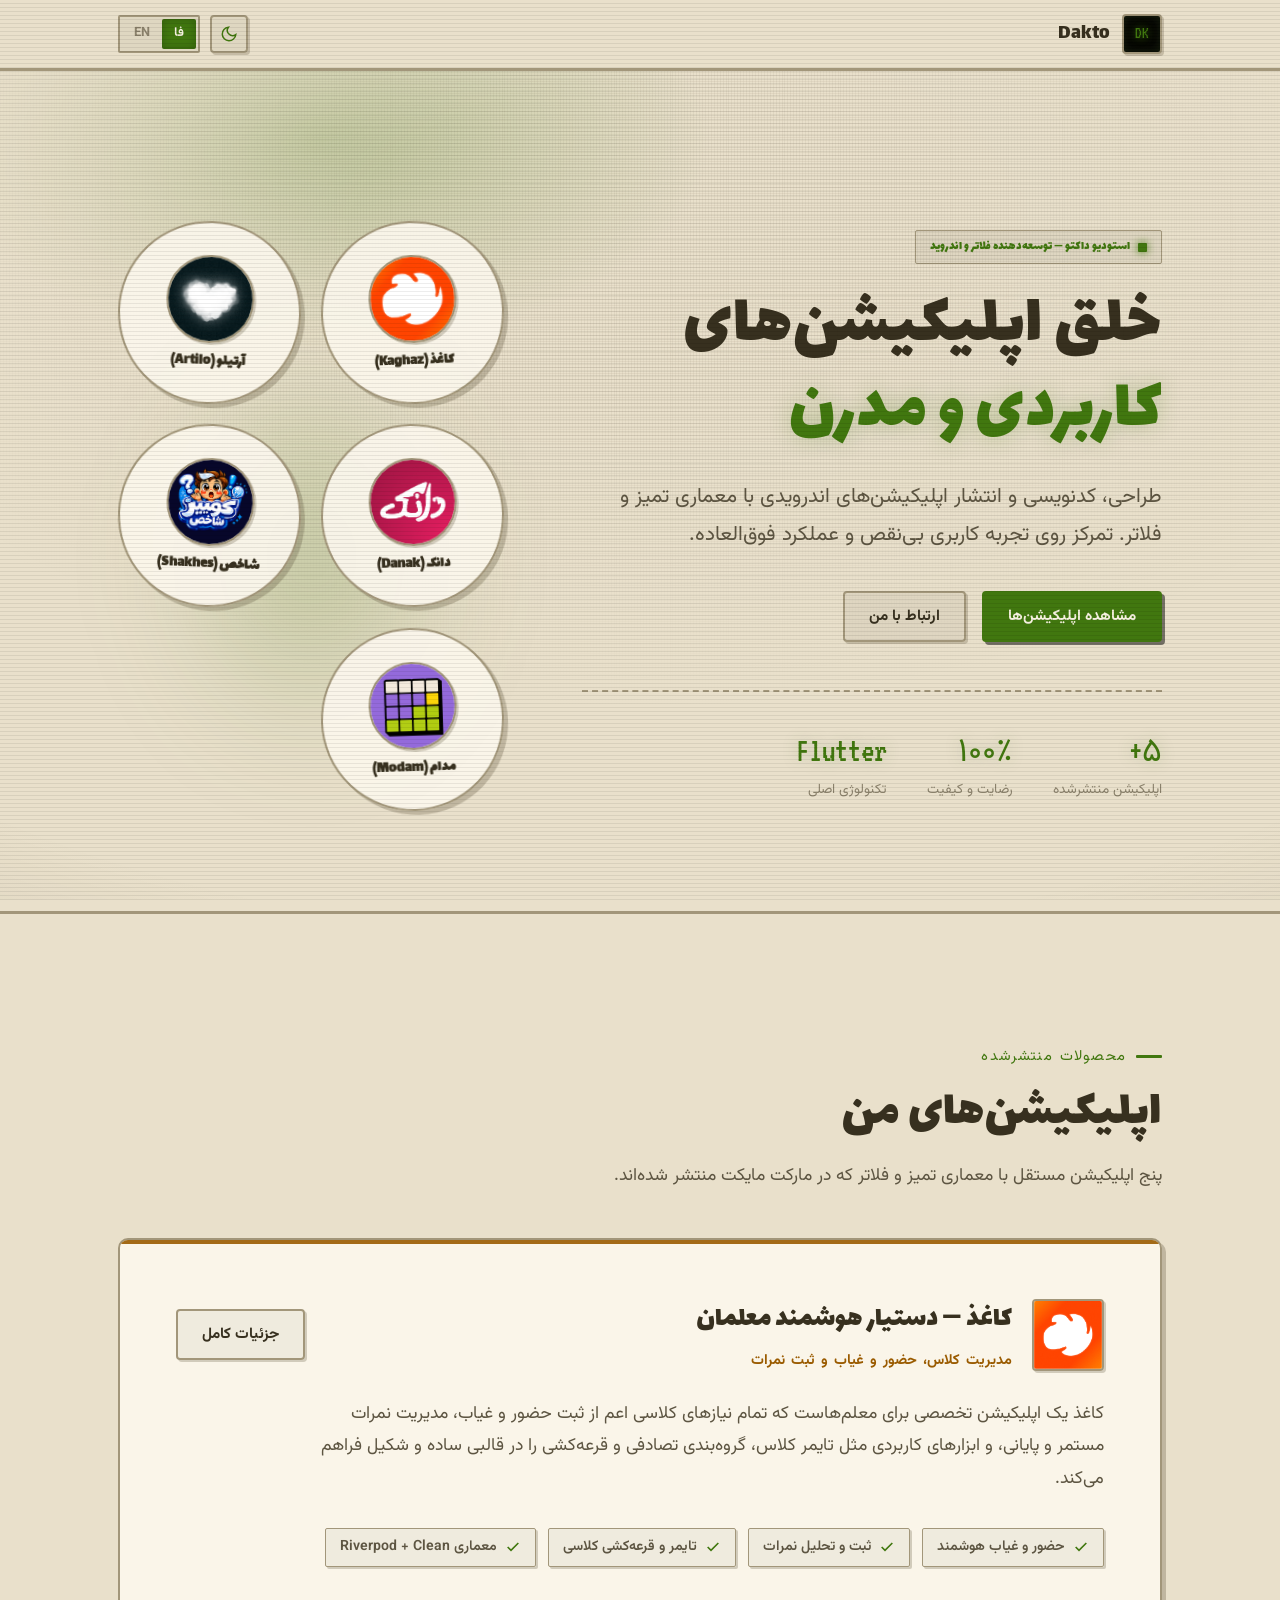
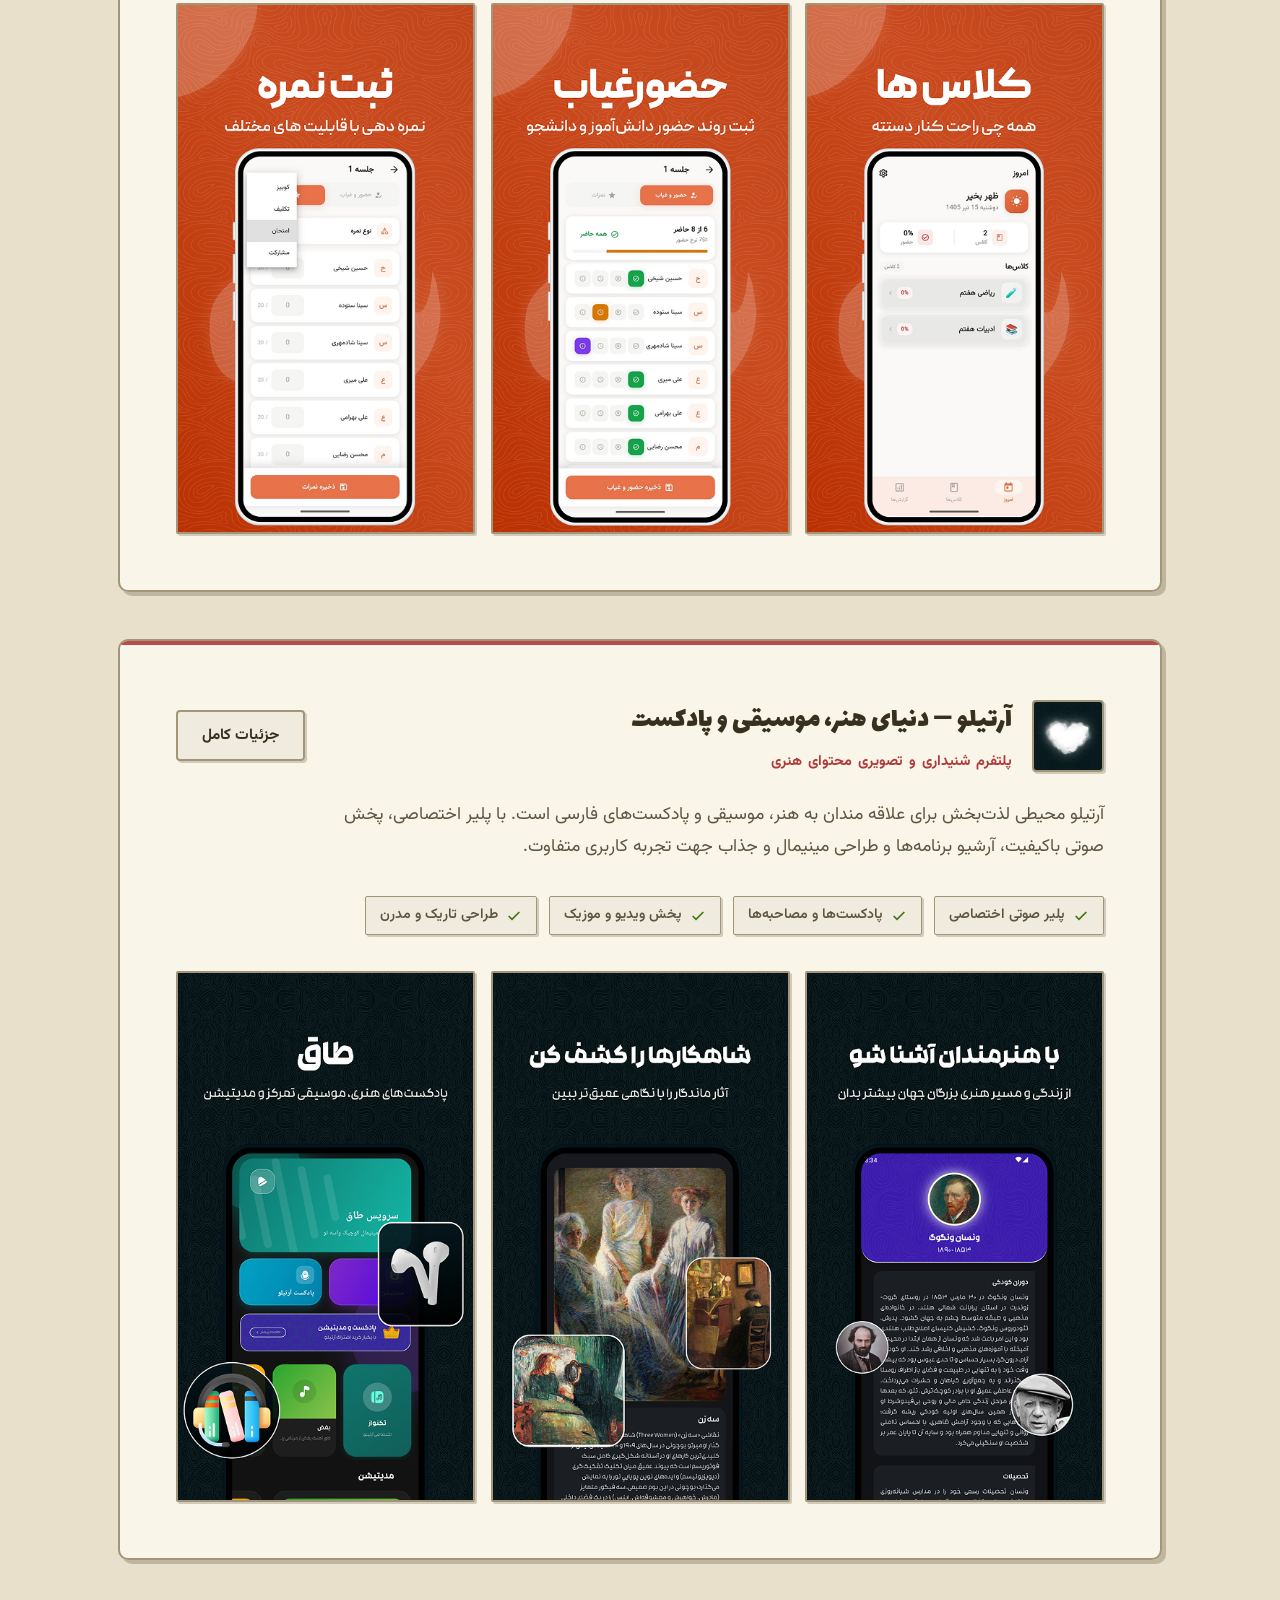
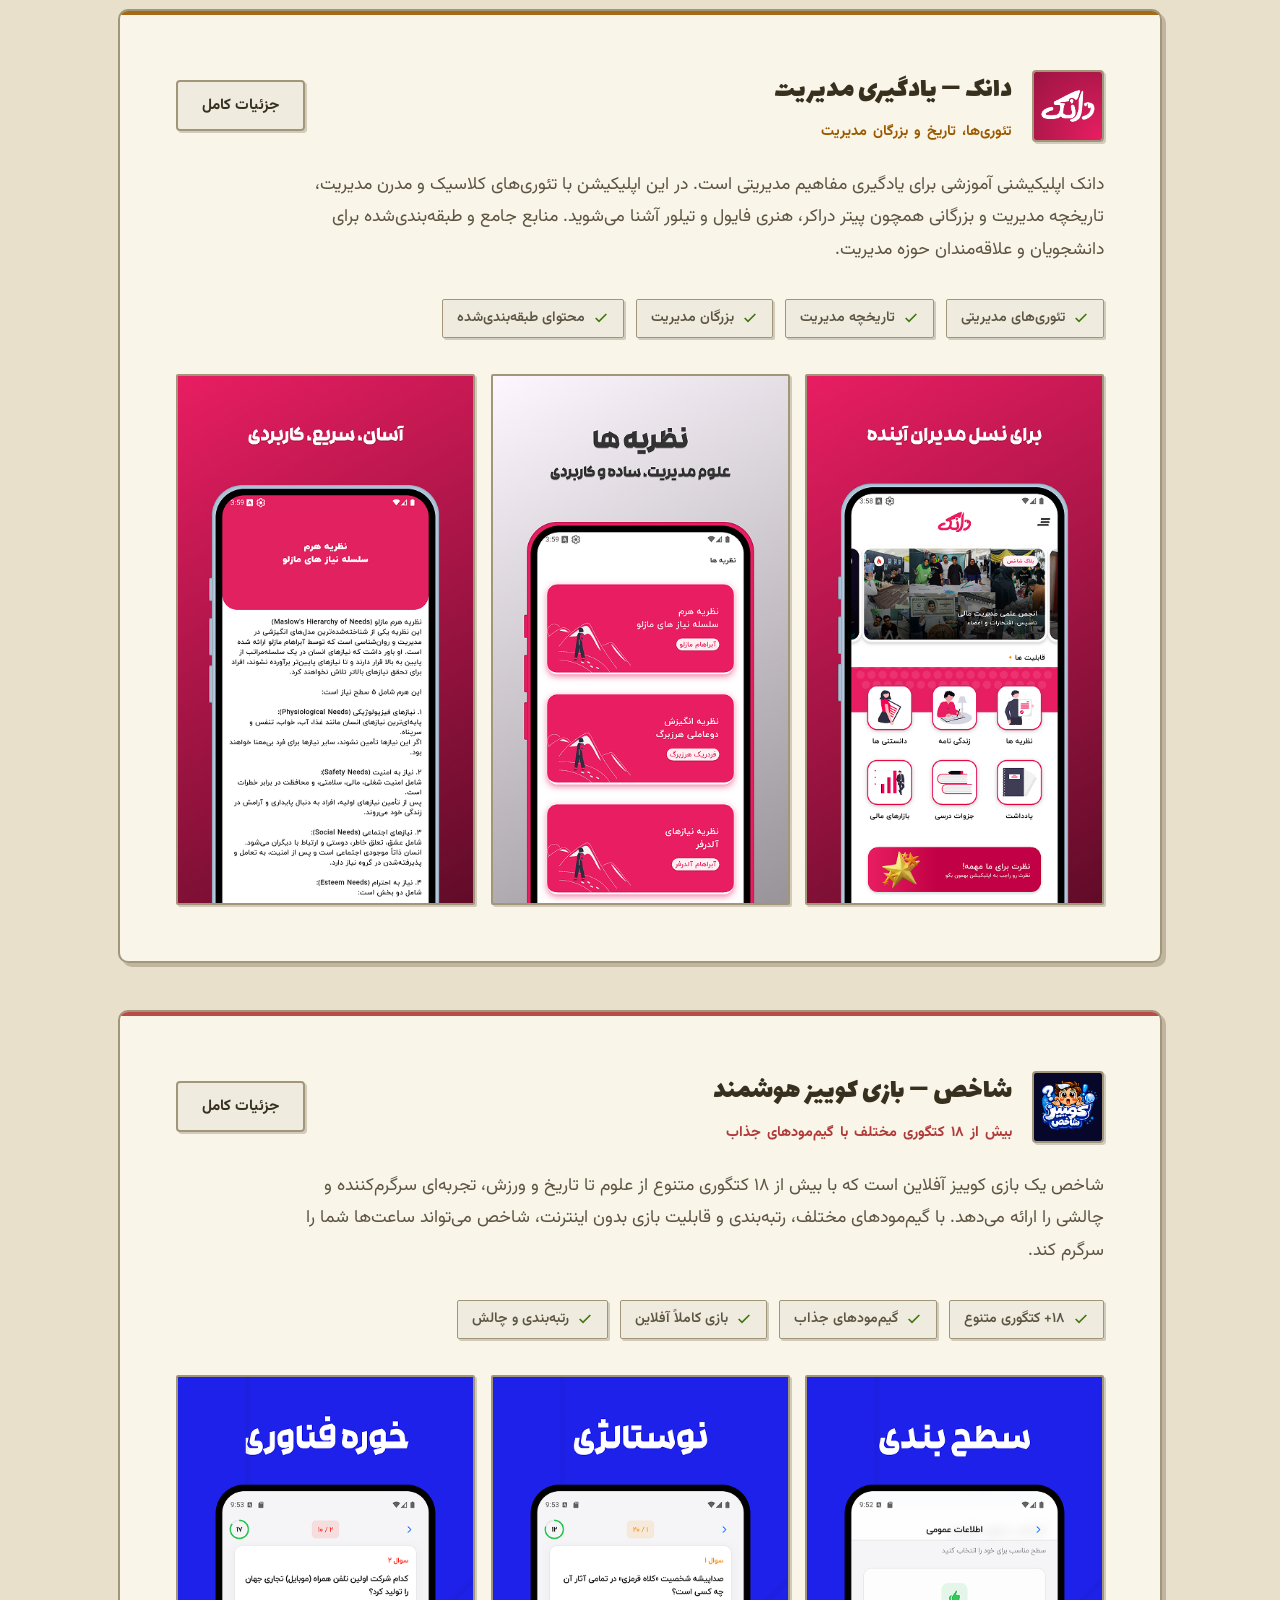
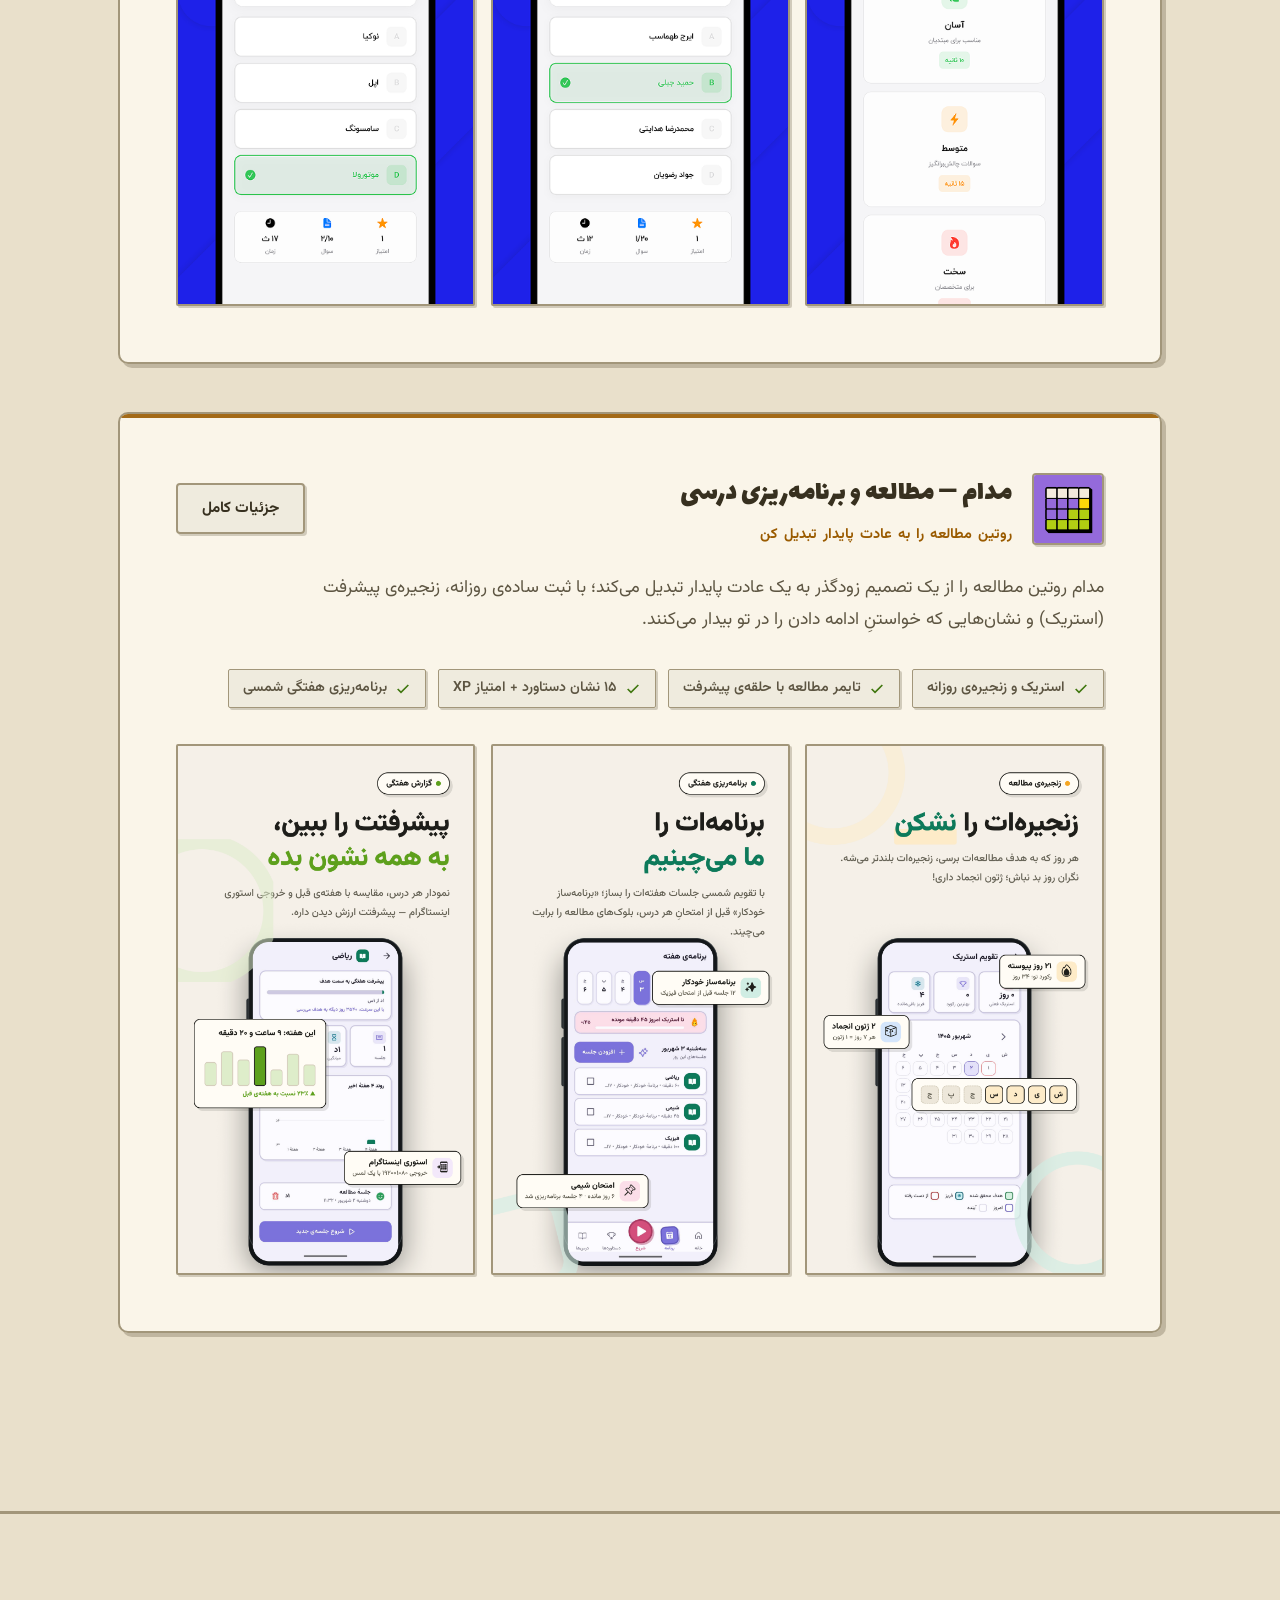
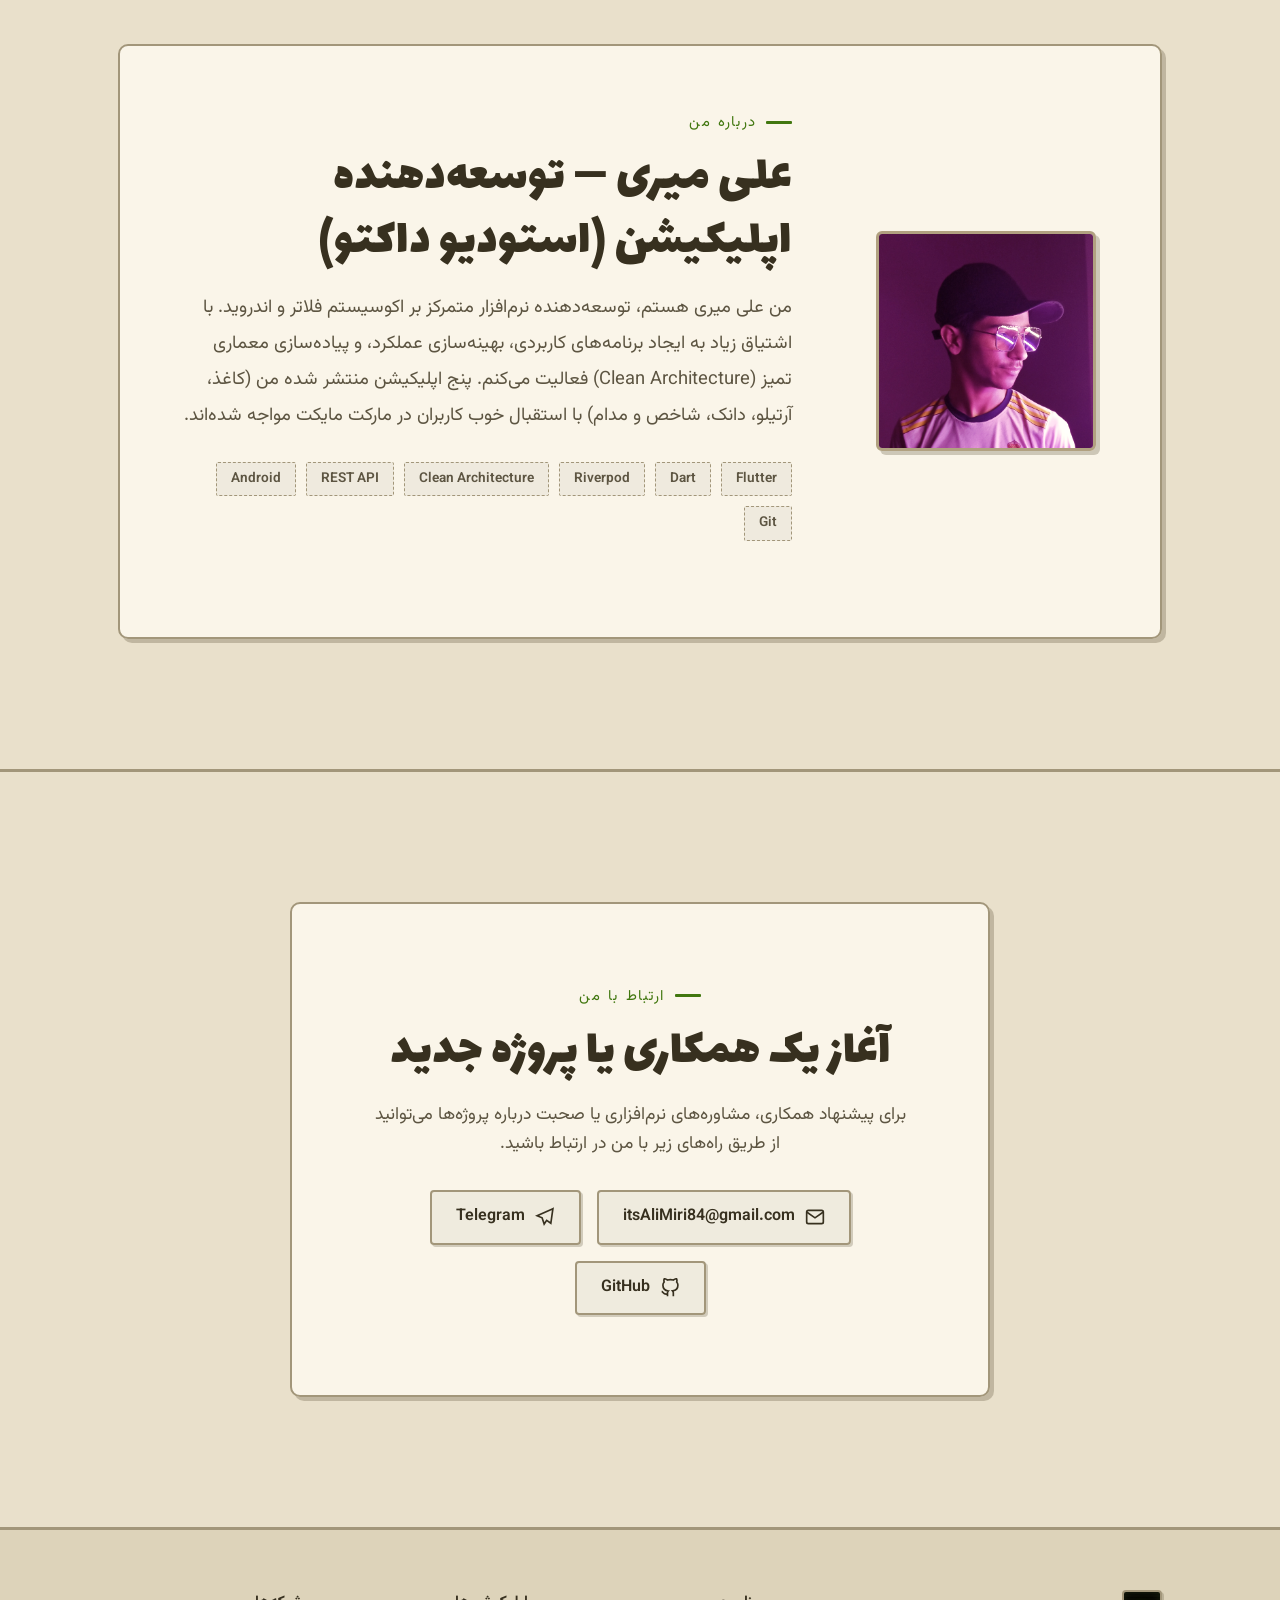
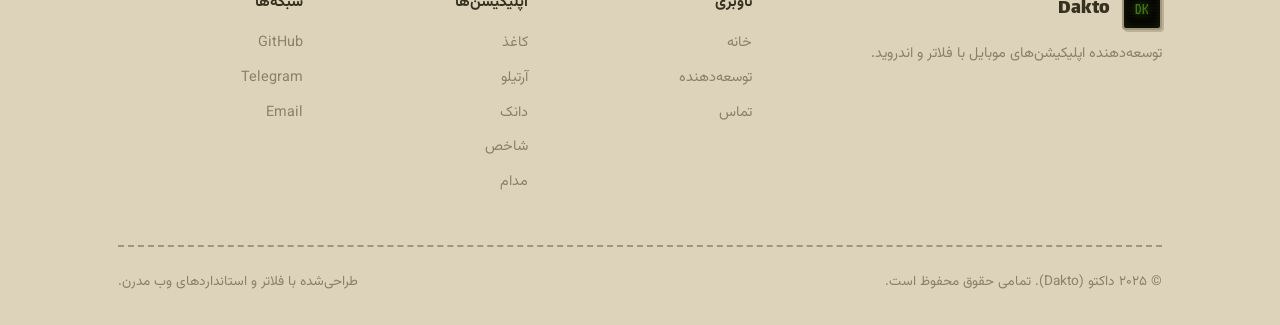
==== commit 5c35c34d: "add modam app" ====
--- a/index.html
+++ b/index.html
@@ -5,8 +5,8 @@
   <meta name="viewport" content="width=device-width, initial-scale=1.0">
   <script>try{var t=localStorage.getItem("app_theme");if(t!=="dark"&&t!=="light"){t=(window.matchMedia&&window.matchMedia("(prefers-color-scheme: light)").matches)?"light":"dark";}document.documentElement.setAttribute("data-theme",t);}catch(e){document.documentElement.setAttribute("data-theme","dark");}</script>
   <title>داکتو (Dakto) — توسعه‌دهنده اپلیکیشن‌های اندرویدی با فلاتر | علی میری</title>
-  <meta name="description" content="داکتو، استودیو توسعه اپلیکیشن‌های اندرویدی با فلاتر. سازنده کاغذ (مدیریت کلاس و معلم‌یار)، آرتیلو (هنر و پادکست)، دانک (آموزش مدیریت) و شاخص (بازی کوییز).">
-  <meta name="keywords" content="داکتو, Dakto, علی میری, توسعه‌دهنده اندروید, فلاتر, اپلیکیشن موبایل, کاغذ, معلم یار, مدیریت کلاس, آرتیلو, دانک, شاخص">
+  <meta name="description" content="داکتو، استودیو توسعه اپلیکیشن‌های اندرویدی با فلاتر. سازنده کاغذ (مدیریت کلاس و معلم‌یار)، آرتیلو (هنر و پادکست)، دانک (آموزش مدیریت)، شاخص (بازی کوییز) و مدام (مطالعه و برنامه‌ریزی درسی).">
+  <meta name="keywords" content="داکتو, Dakto, علی میری, توسعه‌دهنده اندروید, فلاتر, اپلیکیشن موبایل, کاغذ, معلم یار, مدیریت کلاس, آرتیلو, دانک, شاخص, مدام">
   <meta name="author" content="Ali Miri">
     <meta name="theme-color" media="(prefers-color-scheme: light)" content="#e9e0cb">
   <meta name="theme-color" media="(prefers-color-scheme: dark)" content="#0d0d0a">
@@ -16,7 +16,7 @@
   <!-- Open Graph -->
   <meta property="og:type" content="website">
   <meta property="og:title" content="داکتو (Dakto) — توسعه‌دهنده اپلیکیشن‌های اندرویدی">
-  <meta property="og:description" content="داکتو، استودیو توسعه اپلیکیشن‌های اندرویدی با فلاتر. سازنده کاغذ (مدیریت کلاس و معلم‌یار)، آرتیلو، دانک و شاخص.">
+  <meta property="og:description" content="داکتو، استودیو توسعه اپلیکیشن‌های اندرویدی با فلاتر. سازنده کاغذ (مدیریت کلاس و معلم‌یار)، آرتیلو، دانک، شاخص و مدام (مطالعه و برنامه‌ریزی درسی).">
   <meta property="og:url" content="https://dakto.ir/">
   <meta property="og:site_name" content="داکتو Dakto">
   <meta property="og:locale" content="fa_IR">
@@ -25,7 +25,7 @@
   <!-- Twitter Card -->
   <meta name="twitter:card" content="summary_large_image">
   <meta name="twitter:title" content="داکتو (Dakto) — توسعه‌دهنده اپلیکیشن‌های اندرویدی">
-  <meta name="twitter:description" content="داکتو، استودیو توسعه اپلیکیشن‌های اندرویدی با فلاتر. سازنده کاغذ، آرتیلو، دانک و شاخص.">
+  <meta name="twitter:description" content="داکتو، استودیو توسعه اپلیکیشن‌های اندرویدی با فلاتر. سازنده کاغذ، آرتیلو، دانک، شاخص و مدام (مطالعه و برنامه‌ریزی درسی).">
   <meta name="twitter:image" content="https://dakto.ir/assets/profile.jpg">
 
   <!-- Hreflang -->
@@ -41,7 +41,7 @@
     "name": "داکتو Dakto",
     "alternateName": ["Dakto", "علی میری", "Ali Miri"],
     "url": "https://dakto.ir",
-    "description": "استودیو توسعه اپلیکیشن‌های اندرویدی با فلاتر. سازنده کاغذ (مدیریت کلاس و معلم‌یار)، آرتیلو، دانک و شاخص.",
+    "description": "استودیو توسعه اپلیکیشن‌های اندرویدی با فلاتر. سازنده کاغذ (مدیریت کلاس و معلم‌یار)، آرتیلو، دانک، شاخص و مدام (مطالعه و برنامه‌ریزی درسی).",
     "inLanguage": "fa",
     "potentialAction": {
       "@type": "SearchAction",
@@ -164,42 +164,33 @@
             </div>
           </div>
 
-          <!-- Hero App Stack Cards -->
+          <!-- Hero App Stack — circular tiles (logo + name only).
+               auto-fill grid keeps the layout stable as apps are added;
+               adding a new app = one more <a> that wraps in cleanly. -->
           <div class="hero-visual">
-            <a href="kaghaz.html" class="preview-card">
-              <img src="assets/kaghaz-logo.png" alt="Kaghaz Logo" class="preview-icon">
-              <div class="preview-info">
-                <h4 data-i18n="preview.kaghazTitle">کاغذ (Kaghaz)</h4>
-                <p data-i18n="preview.kaghazDesc">مدیریت کلاس، حضور و غیاب و نمرات معلمان</p>
-              </div>
-              <span class="preview-tag tag-kaghaz" data-i18n="preview.kaghazTag">آموزشی</span>
-            </a>
-
-            <a href="artilo.html" class="preview-card">
-              <img src="assets/artilo-logo.png" alt="Artilo Logo" class="preview-icon">
-              <div class="preview-info">
-                <h4 data-i18n="preview.artiloTitle">آرتیلو (Artilo)</h4>
-                <p data-i18n="preview.artiloDesc">پلتفرم هنر، موسیقی و پادکست‌های صوتی</p>
-              </div>
-              <span class="preview-tag tag-artilo" data-i18n="preview.artiloTag">رسانه</span>
-            </a>
-
-            <a href="danak.html" class="preview-card">
-              <img src="assets/danak-logo.png" alt="Danak Logo" class="preview-icon">
-              <div class="preview-info">
-                <h4 data-i18n="preview.danakTitle">دانک (Danak)</h4>
-                <p data-i18n="preview.danakDesc">یادگیری مدیریت، تئوری‌ها و بزرگان مدیریت</p>
-              </div>
-              <span class="preview-tag tag-kaghaz" data-i18n="preview.danakTag">آموزشی</span>
-            </a>
-
-            <a href="shakhes.html" class="preview-card">
-              <img src="assets/shakhes-logo.png" alt="Shakhes Logo" class="preview-icon">
-              <div class="preview-info">
-                <h4 data-i18n="preview.shakhesTitle">شاخص (Shakhes)</h4>
-                <p data-i18n="preview.shakhesDesc">بازی کوییز آفلاین با ۱۸+ کتگوری و گیم‌مودهای جذاب</p>
-              </div>
-              <span class="preview-tag tag-artilo" data-i18n="preview.shakhesTag">بازی</span>
+            <a href="kaghaz.html" class="preview-card" aria-label="کاغذ">
+              <div class="preview-icon"><img src="assets/kaghaz-logo.png" alt="کاغذ Logo"></div>
+              <h4 class="preview-name" data-i18n="preview.kaghazTitle">کاغذ</h4>
+            </a>
+
+            <a href="artilo.html" class="preview-card" aria-label="آرتیلو">
+              <div class="preview-icon"><img src="assets/artilo-logo.png" alt="آرتیلو Logo"></div>
+              <h4 class="preview-name" data-i18n="preview.artiloTitle">آرتیلو</h4>
+            </a>
+
+            <a href="danak.html" class="preview-card" aria-label="دانک">
+              <div class="preview-icon"><img src="assets/danak-logo.png" alt="دانک Logo"></div>
+              <h4 class="preview-name" data-i18n="preview.danakTitle">دانک</h4>
+            </a>
+
+            <a href="shakhes.html" class="preview-card" aria-label="شاخص">
+              <div class="preview-icon"><img src="assets/shakhes-logo.png" alt="شاخص Logo"></div>
+              <h4 class="preview-name" data-i18n="preview.shakhesTitle">شاخص</h4>
+            </a>
+
+            <a href="modam.html" class="preview-card" aria-label="مدام">
+              <div class="preview-icon"><img src="assets/modam-logo.png" alt="مدام Logo"></div>
+              <h4 class="preview-name" data-i18n="preview.modamTitle">مدام</h4>
             </a>
           </div>
 
@@ -393,6 +384,51 @@
             <div class="screenshot-item"><img src="assets/shakhes/1.png" alt="اسکرین‌شات ۱ شاخص" loading="lazy"></div>
             <div class="screenshot-item"><img src="assets/shakhes/2.png" alt="اسکرین‌شات ۲ شاخص" loading="lazy"></div>
             <div class="screenshot-item"><img src="assets/shakhes/3.png" alt="اسکرین‌شات ۳ شاخص" loading="lazy"></div>
+          </div>
+        </article>
+
+        <!-- Modam Card -->
+        <article class="app-card-featured card-kaghaz">
+          <div class="card-header-row">
+            <div class="app-brand">
+              <img src="assets/modam-logo.png" alt="مدام" class="app-logo-img">
+              <div class="app-meta">
+                <h3 data-i18n="modam.title">مدام — مطالعه و برنامه‌ریزی درسی</h3>
+                <span class="app-category kaghaz" data-i18n="modam.tagline">روتین مطالعه را به عادت پایدار تبدیل کن</span>
+              </div>
+            </div>
+            <div class="card-actions">
+              <a href="modam.html" class="btn btn-secondary" data-i18n="app.details">جزئیات کامل</a>
+            </div>
+          </div>
+
+          <p class="app-card-desc" data-i18n="modam.desc">
+            مدام روتین مطالعه را از یک تصمیم زودگذر به یک عادت پایدار تبدیل می‌کند؛ با ثبت ساده‌ی روزانه، زنجیره‌ی پیشرفت (استریک) و نشان‌هایی که خواستنِ ادامه دادن را در تو بیدار می‌کنند.
+          </p>
+
+          <div class="feature-pills">
+            <div class="pill">
+              <svg width="16" height="16" viewBox="0 0 24 24" fill="none" stroke="currentColor" stroke-width="2.5"><polyline points="20 6 9 17 4 12"></polyline></svg>
+              <span data-i18n="modam.pill1">استریک و زنجیره‌ی روزانه</span>
+            </div>
+            <div class="pill">
+              <svg width="16" height="16" viewBox="0 0 24 24" fill="none" stroke="currentColor" stroke-width="2.5"><polyline points="20 6 9 17 4 12"></polyline></svg>
+              <span data-i18n="modam.pill2">تایمر مطالعه با حلقه‌ی پیشرفت</span>
+            </div>
+            <div class="pill">
+              <svg width="16" height="16" viewBox="0 0 24 24" fill="none" stroke="currentColor" stroke-width="2.5"><polyline points="20 6 9 17 4 12"></polyline></svg>
+              <span data-i18n="modam.pill3">۱۵ نشان دستاورد + امتیاز XP</span>
+            </div>
+            <div class="pill">
+              <svg width="16" height="16" viewBox="0 0 24 24" fill="none" stroke="currentColor" stroke-width="2.5"><polyline points="20 6 9 17 4 12"></polyline></svg>
+              <span data-i18n="modam.pill4">برنامه‌ریزی هفتگی شمسی</span>
+            </div>
+          </div>
+
+          <div class="gallery-grid">
+            <div class="screenshot-item"><img src="assets/modam/1.png" alt="اسکرین‌شات ۱ مدام" loading="lazy"></div>
+            <div class="screenshot-item"><img src="assets/modam/2.png" alt="اسکرین‌شات ۲ مدام" loading="lazy"></div>
+            <div class="screenshot-item"><img src="assets/modam/3.png" alt="اسکرین‌شات ۳ مدام" loading="lazy"></div>
           </div>
         </article>
 
@@ -479,6 +515,7 @@
           <a href="artilo.html" data-i18n="nav.artilo">آرتیلو</a>
           <a href="danak.html" data-i18n="nav.danak">دانک</a>
           <a href="shakhes.html" data-i18n="nav.shakhes">شاخص</a>
+          <a href="modam.html" data-i18n="nav.modam">مدام</a>
         </div>
 
         <div class="footer-col">
--- a/style.css
+++ b/style.css
@@ -856,9 +856,90 @@
 .tag-kaghaz { color: var(--accent-kaghaz); }
 .tag-artilo { color: var(--accent-artilo); }
 
+/* ---------- ORGANIC FLOATING HERO APP TILES ----------
+   auto-fill grid keeps the layout stable as apps are added;
+   each tile is a CIRCLE showing the app logo + name only.
+   Gentle per-tile rotation/float vars keep an organic feel;
+   a new app = one more <a> that wraps in cleanly. */
+.hero-visual {
+  display: grid;
+  grid-template-columns: repeat(auto-fill, minmax(150px, 1fr));
+  gap: 20px;
+  align-items: center;
+}
+
+.hero-visual .preview-card {
+  --fx: 0px;        /* gentle horizontal drift */
+  --fy: -13px;      /* vertical float depth */
+  --rot: 0deg;      /* per-card rotation */
+  --fdur: 13s;      /* float duration (slow) */
+  --fdel: 0s;       /* float delay for variety */
+  display: flex;
+  flex-direction: column;
+  align-items: center;
+  justify-content: center;
+  gap: 10px;
+  min-height: 150px;
+  aspect-ratio: 1;
+  border-radius: 50%;
+  padding: 14px;
+  text-align: center;
+  rotate: var(--rot);
+  will-change: translate;
+}
+
+/* per-tile organic scatter/float differences (kept in CSS) */
+.hero-visual .preview-card:nth-child(1) { --fy:-14px; --rot:-2.2deg; --fdur:11s; --fdel:0s; }
+.hero-visual .preview-card:nth-child(2) { --fy:-18px; --rot:1.8deg;  --fdur:14s; --fdel:0.7s; }
+.hero-visual .preview-card:nth-child(3) { --fy:-12px; --rot:-1.4deg; --fdur:12s; --fdel:1.2s; }
+.hero-visual .preview-card:nth-child(4) { --fy:-16px; --rot:2.4deg;  --fdur:9s;  --fdel:0.4s; }
+.hero-visual .preview-card:nth-child(5) { --fy:-11px; --rot:-1.8deg; --fdur:13s; --fdel:1.5s; }
+
+/* circular app logo inside the tile */
+.hero-visual .preview-icon {
+  width: 58%;
+  height: auto;                    /* override base 60px to keep a true circle */
+  aspect-ratio: 1;
+  border-radius: 50%;
+  overflow: hidden;
+  display: flex;
+  align-items: center;
+  justify-content: center;
+  border: 2px solid var(--border);
+  background: var(--bg-glass);
+  flex-shrink: 0;
+}
+.hero-visual .preview-icon img {
+  width: 100%;
+  height: 100%;
+  object-fit: cover;
+}
+
+.hero-visual .preview-name {
+  font-size: 0.92rem;
+  font-weight: 700;
+  line-height: 1.2;
+  margin: 0;
+  color: var(--text-primary);
+}
+
+/* hide the base top-accent bar — it looks odd on a circular tile */
+.hero-visual .preview-card::before { display: none; }
+
+/* float only after the card has revealed (visible) */
+.hero-visual .preview-card.visible {
+  animation: floatCard var(--fdur, 13s) ease-in-out var(--fdel, 0s) infinite;
+}
+
+@keyframes floatCard {
+  0%, 100% { translate: var(--fx, 0) 0; }
+  50%      { translate: var(--fx, 0) var(--fy, -13px); }
+}
+
 @media (max-width: 960px) {
   .hero-grid { grid-template-columns: 1fr; }
-  .hero-visual { display: grid; grid-template-columns: 1fr 1fr; }
+  /* keep grid flowing, but soften horizontal scatter to avoid overflow */
+  .hero-visual .preview-card { --fx: 0px; }
 }
 
 @media (max-width: 600px) {
@@ -1609,9 +1690,7 @@
 }
 
 @media (min-width: 961px) {
-  .hero-visual .preview-card:nth-child(odd) { rotate: -1.2deg; }
-  .hero-visual .preview-card:nth-child(even) { rotate: 1.2deg; }
-  .hero-visual .preview-card:hover { rotate: 0deg; }
+  /* scattered per-card rotate now handled in the hero card rules above */
 }
 
 .card-actions {
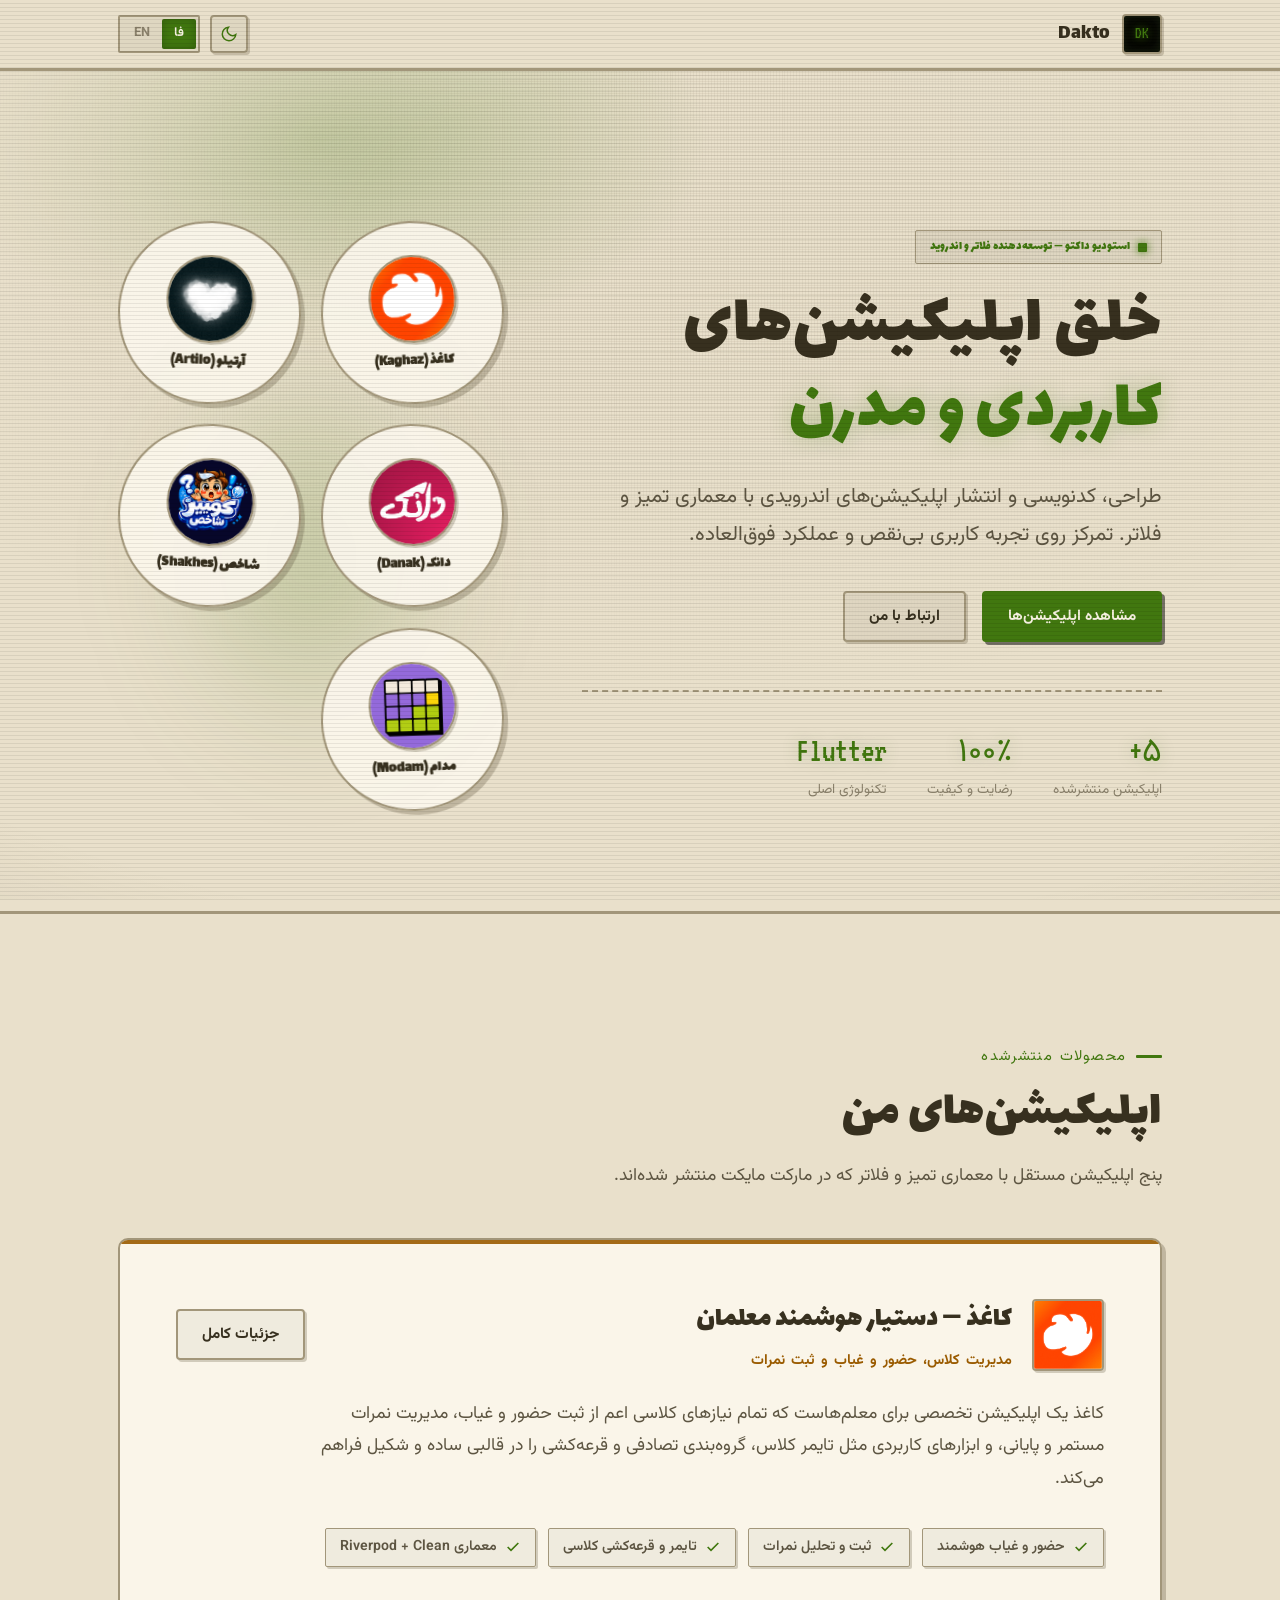
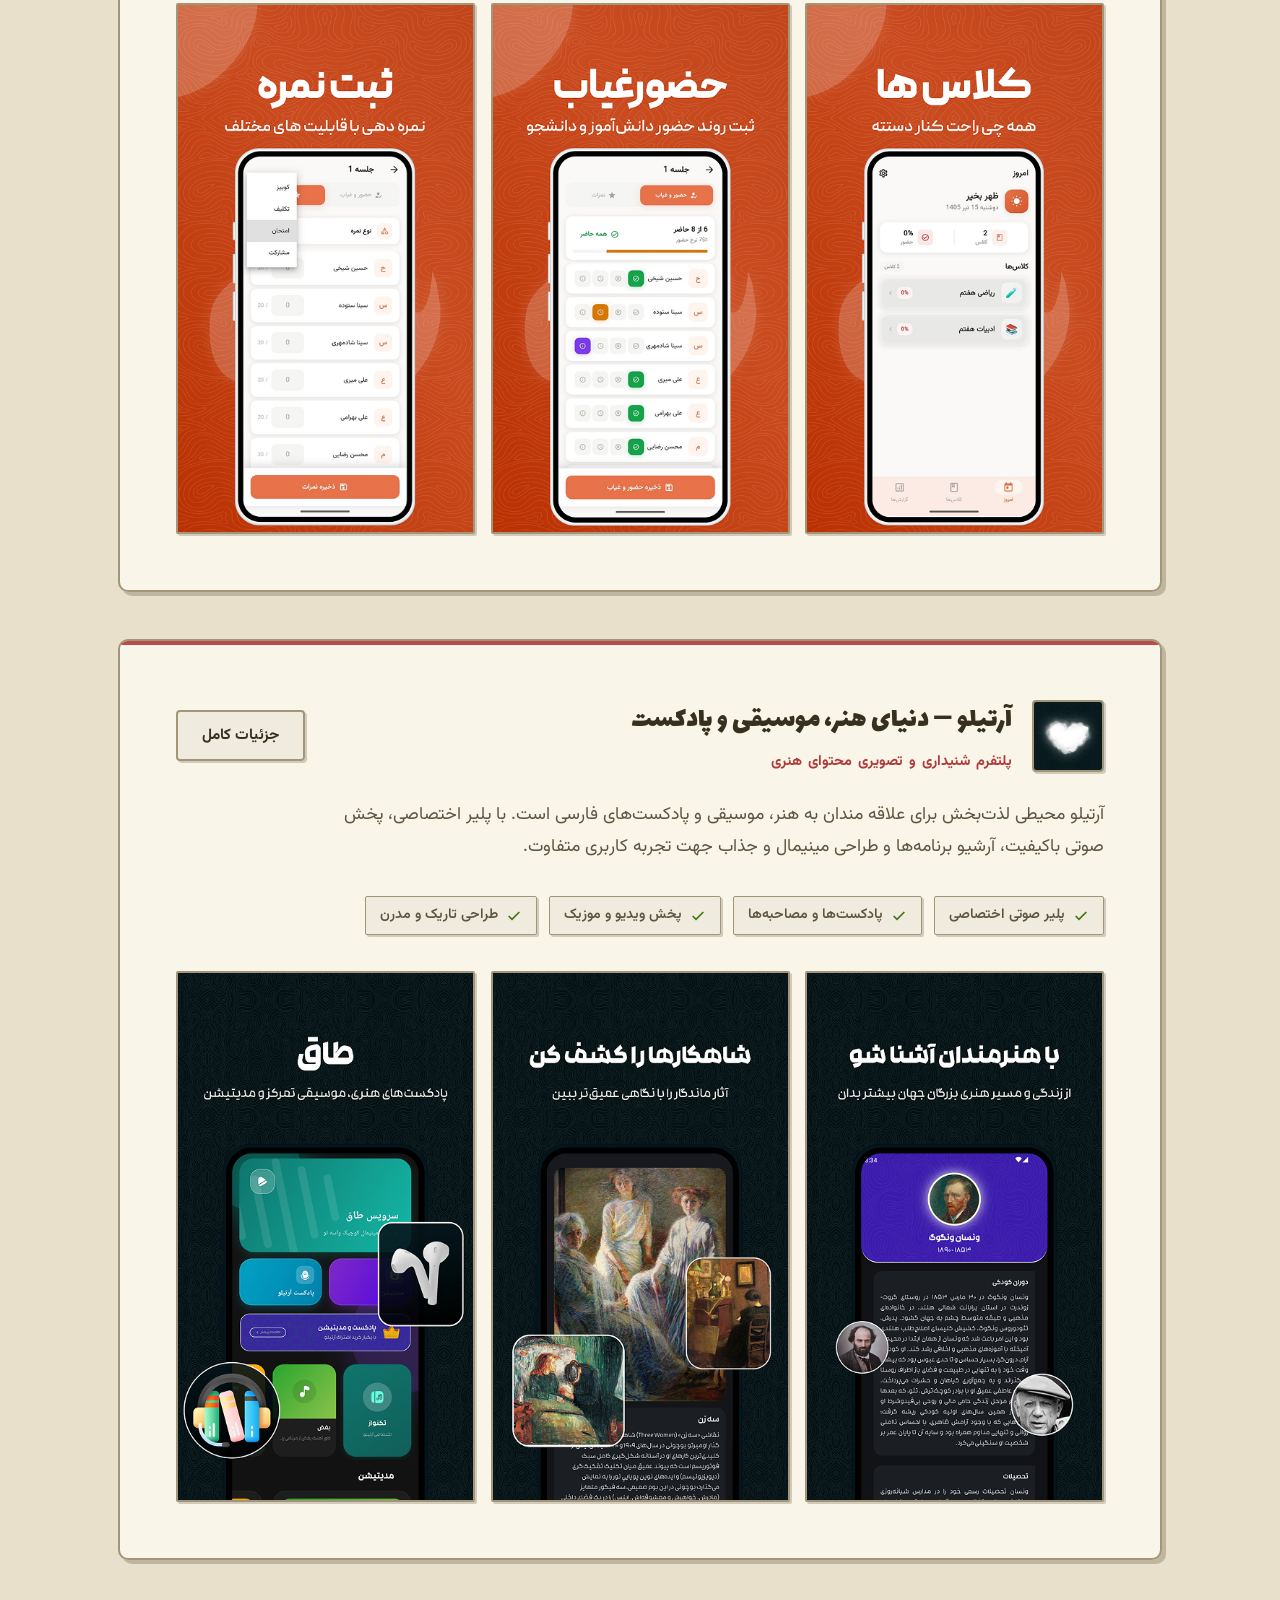
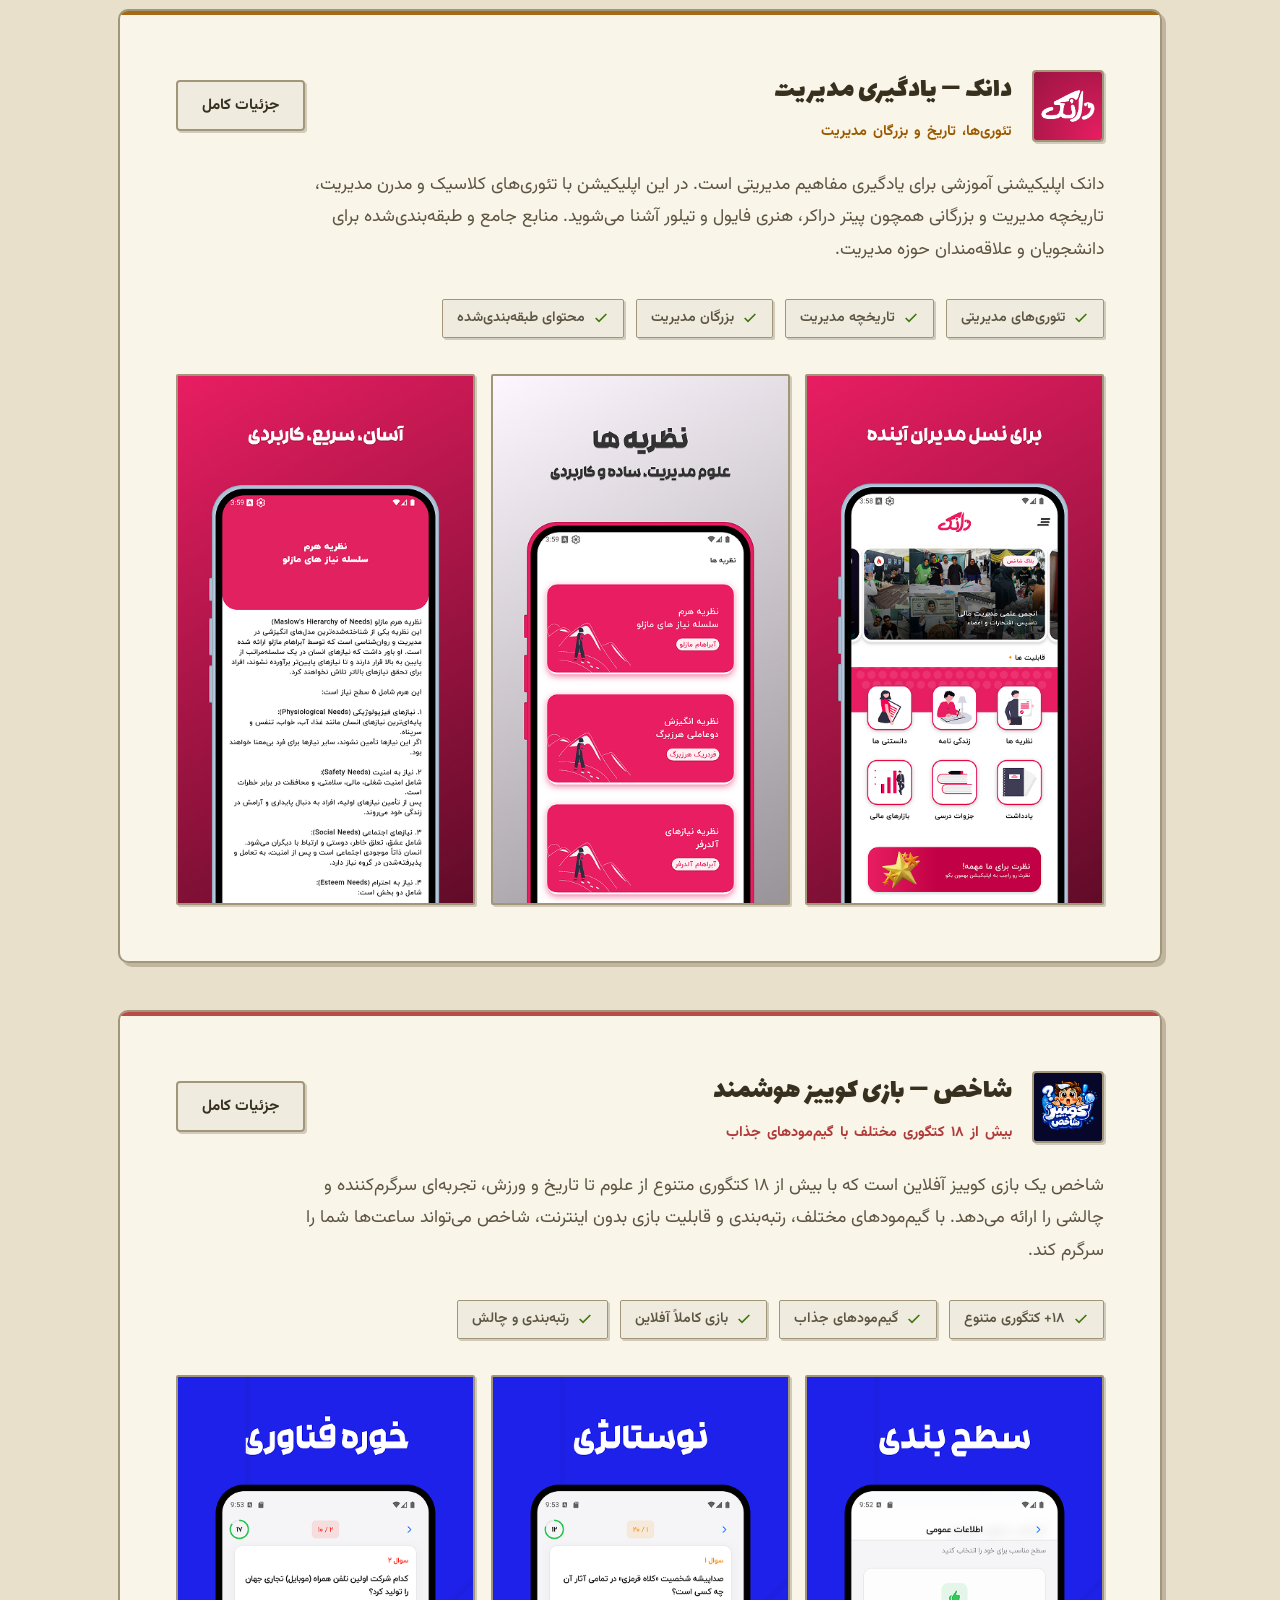
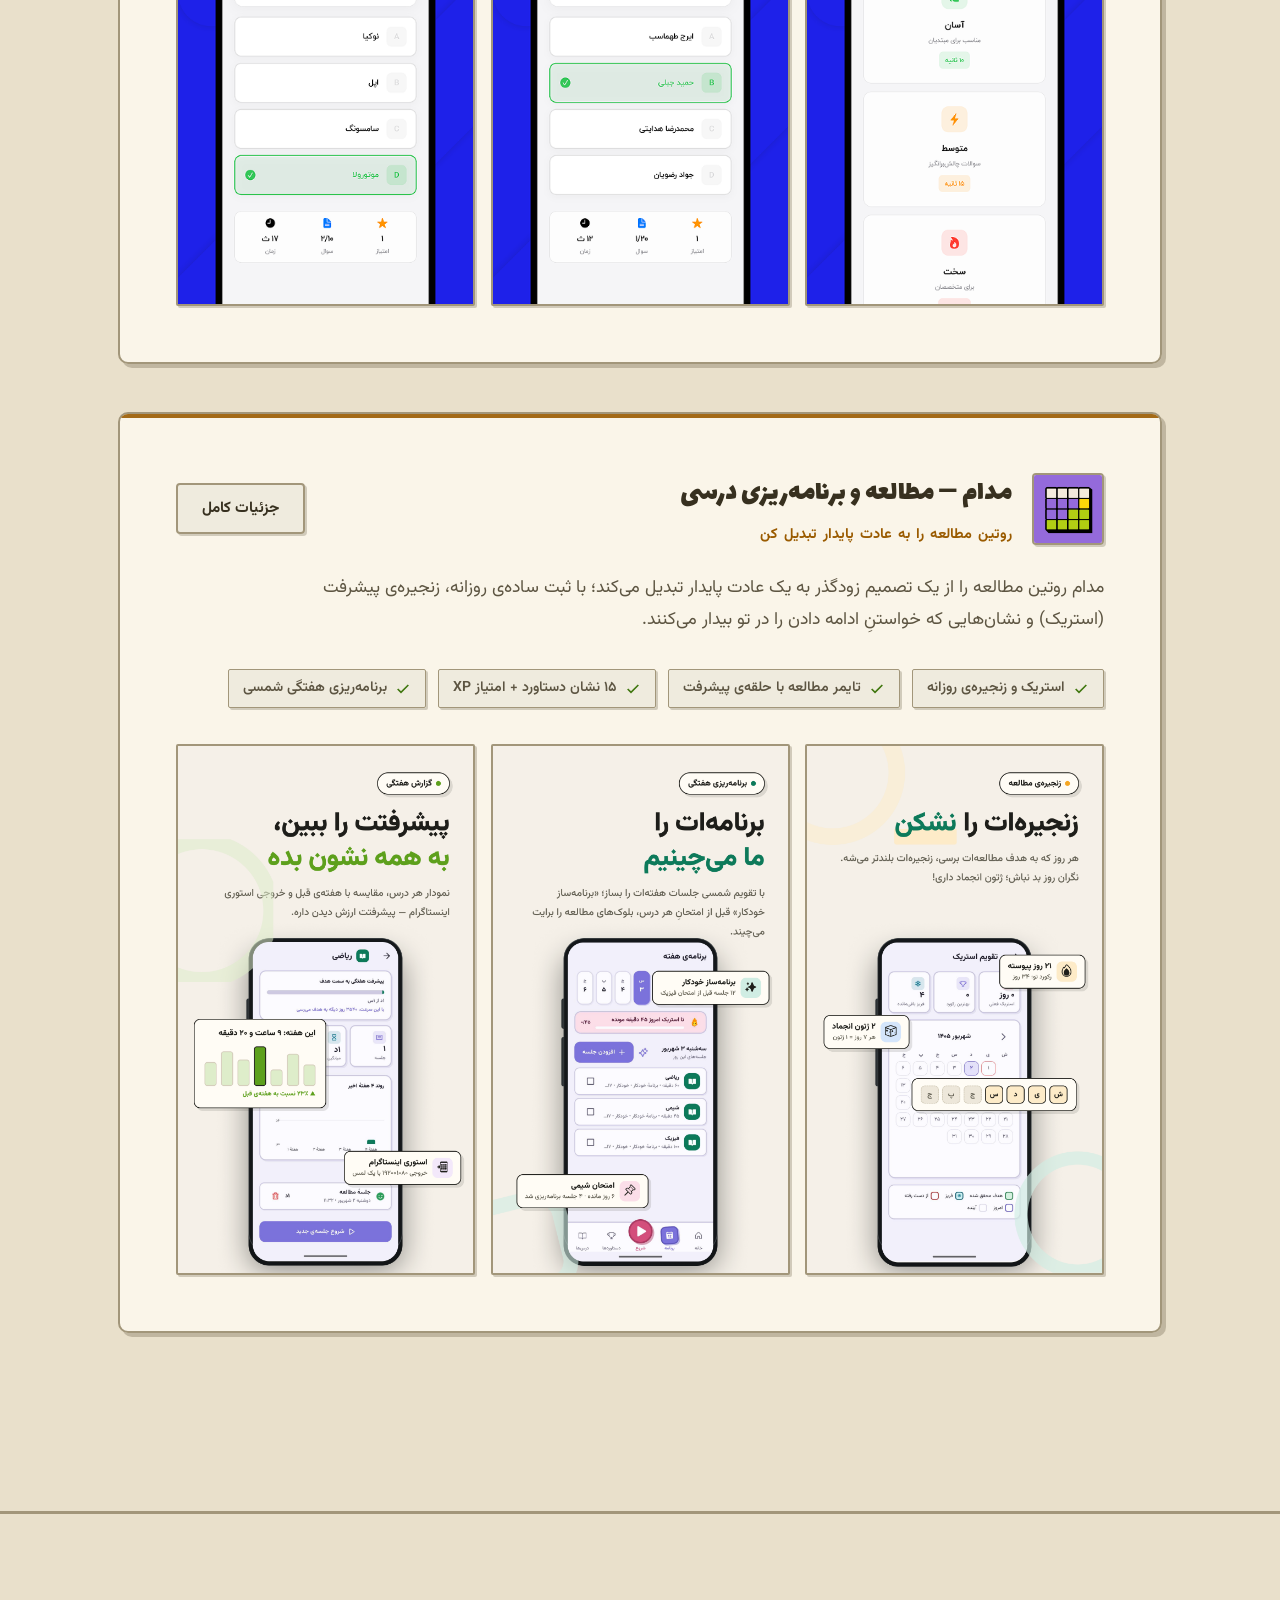
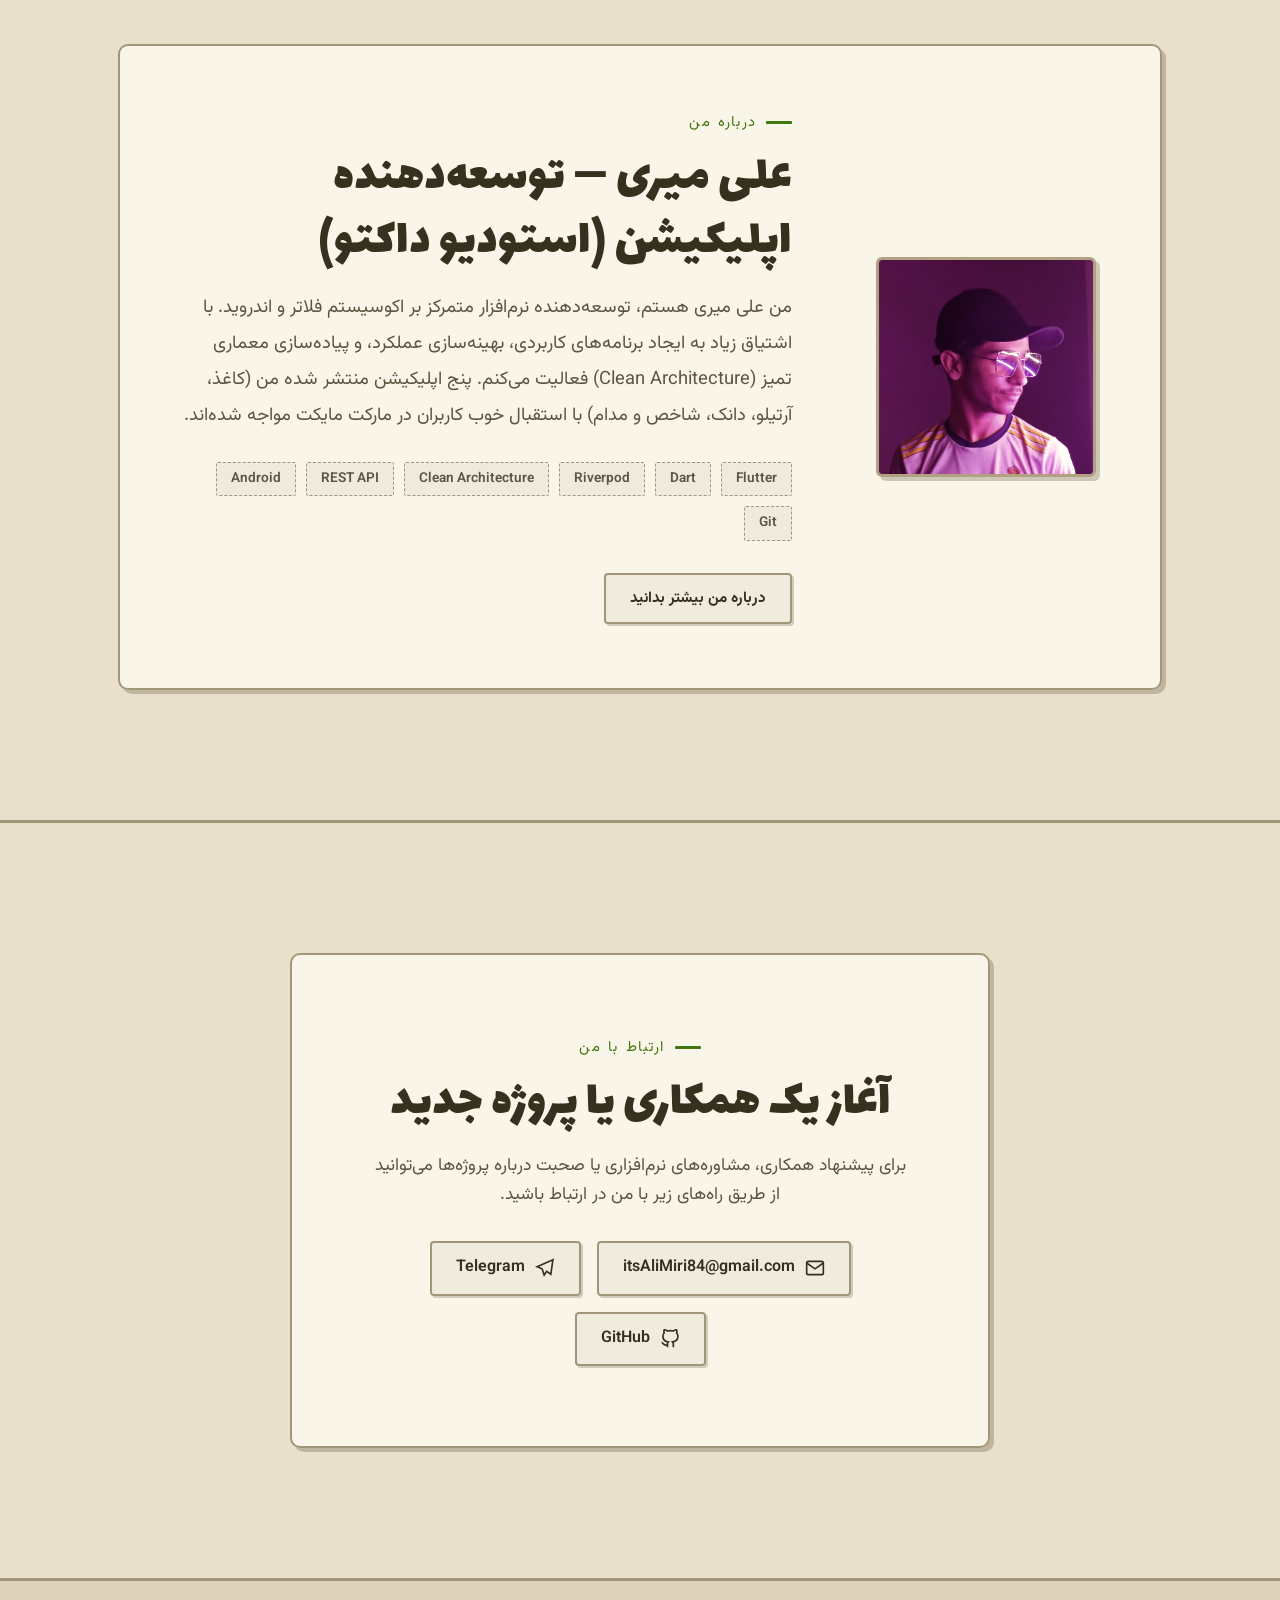
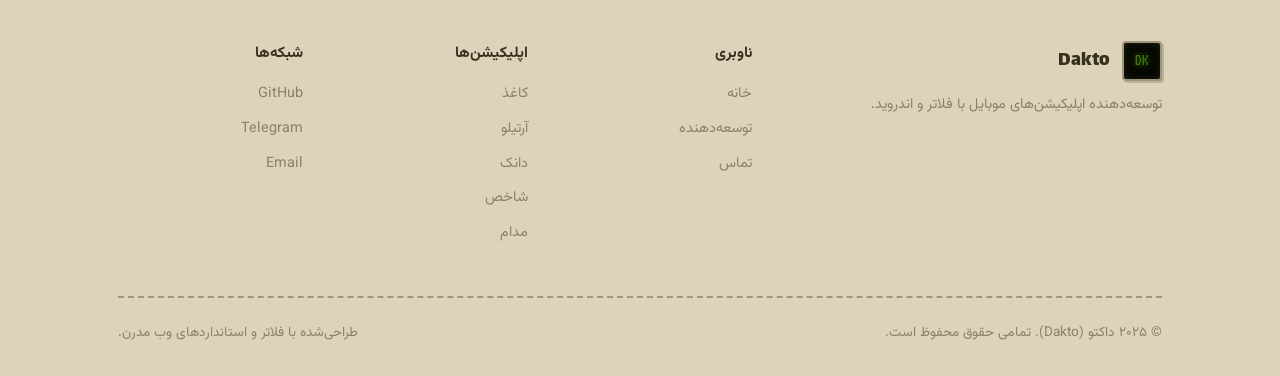
==== commit de96fb64: "add dev page" ====
--- a/index.html
+++ b/index.html
@@ -109,7 +109,7 @@
     <div class="nav-menu-body">
           <a href="index.html" class="nav-link active" data-i18n="nav.home">خانه</a>
           <a href="#apps" class="nav-link" data-i18n="nav.apps">محصولات</a>
-          <a href="#about" class="nav-link" data-i18n="nav.about">توسعه‌دهنده</a>
+          <a href="dev.html" class="nav-link" data-i18n="nav.about">توسعه‌دهنده</a>
           <a href="#contact" class="nav-link" data-i18n="nav.contact">تماس</a>
     </div>
     <div class="nav-menu-foot">
@@ -455,6 +455,8 @@
               <span class="tech-tag">Android</span>
               <span class="tech-tag">Git</span>
             </div>
+
+            <a href="dev.html" class="btn btn-secondary" data-i18n="about.more">درباره من بیشتر بدانید</a>
           </div>
         </div>
       </div>
@@ -505,7 +507,7 @@
         <div class="footer-col">
           <h5 data-i18n="footer.col1">ناوبری</h5>
           <a href="index.html" data-i18n="nav.home">خانه</a>
-          <a href="#about" data-i18n="nav.about">توسعه‌دهنده</a>
+          <a href="dev.html" data-i18n="nav.about">توسعه‌دهنده</a>
           <a href="#contact" data-i18n="nav.contact">تماس</a>
         </div>
 
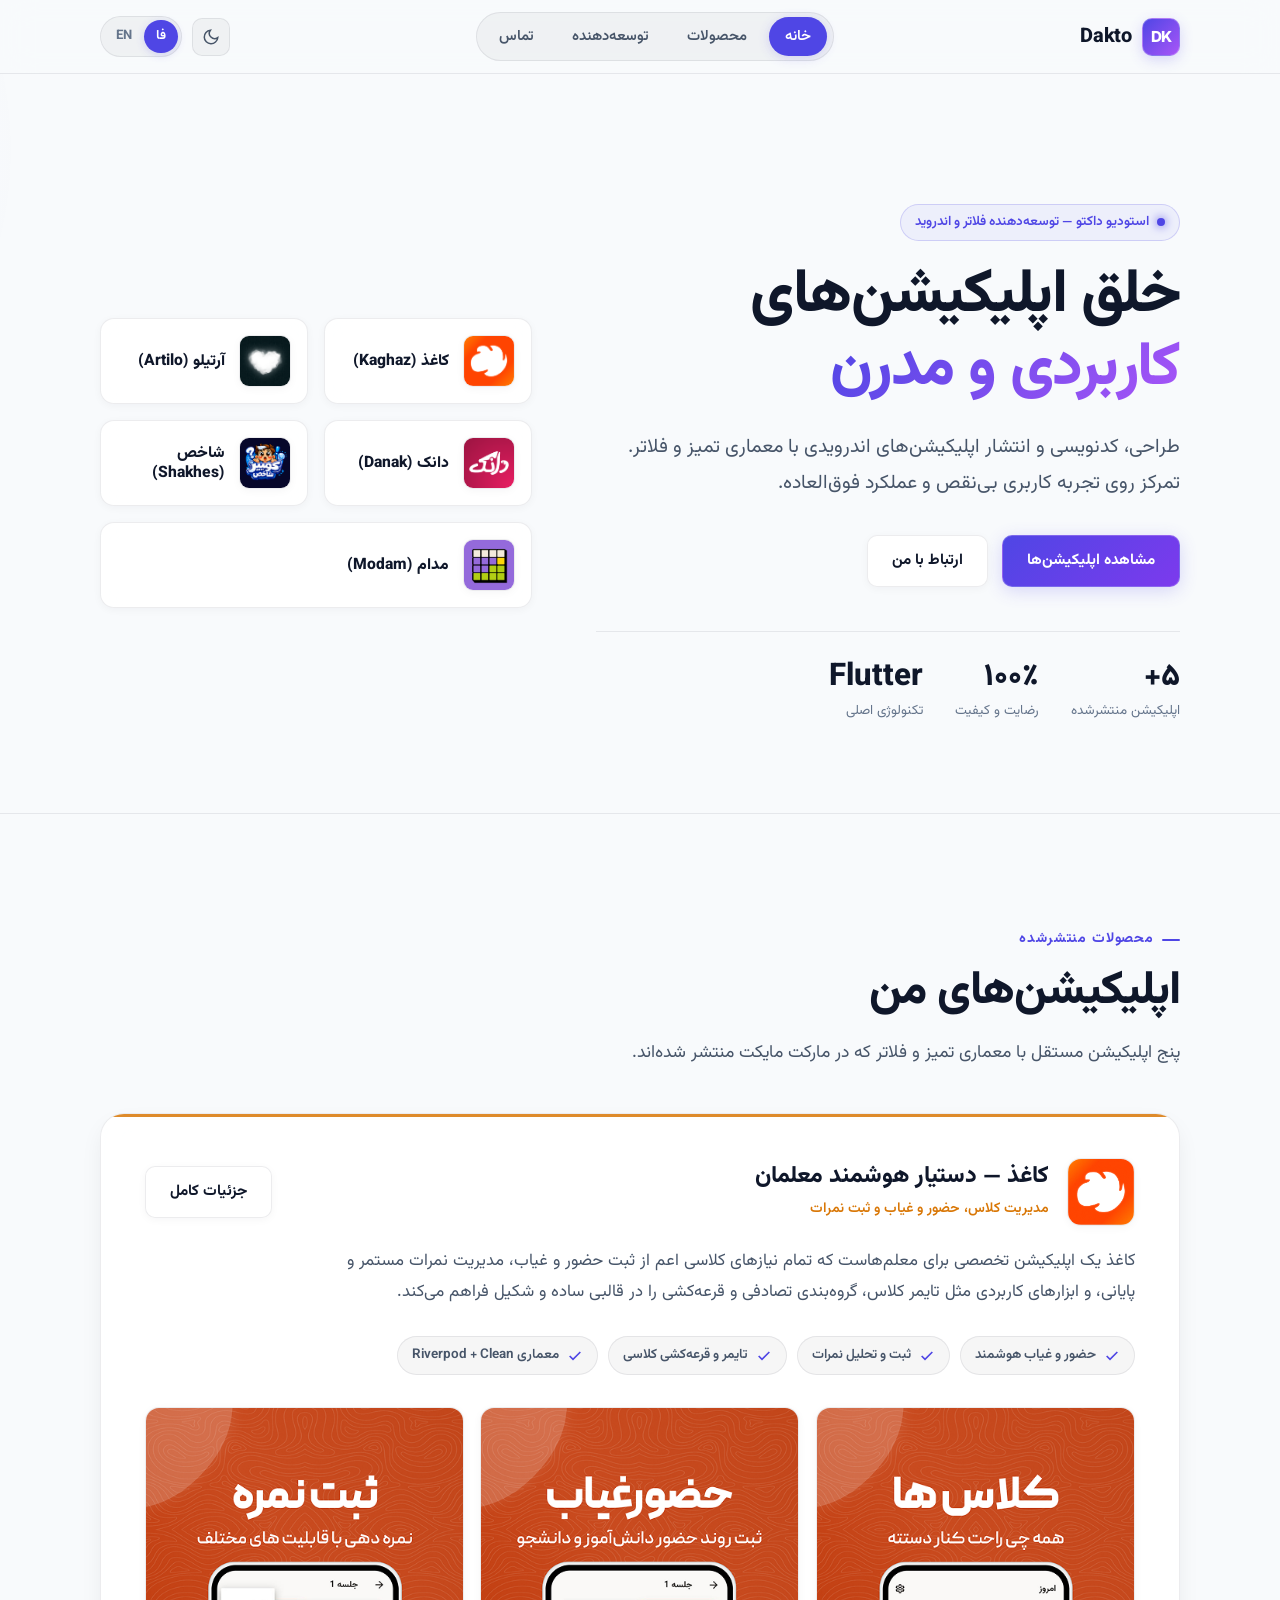
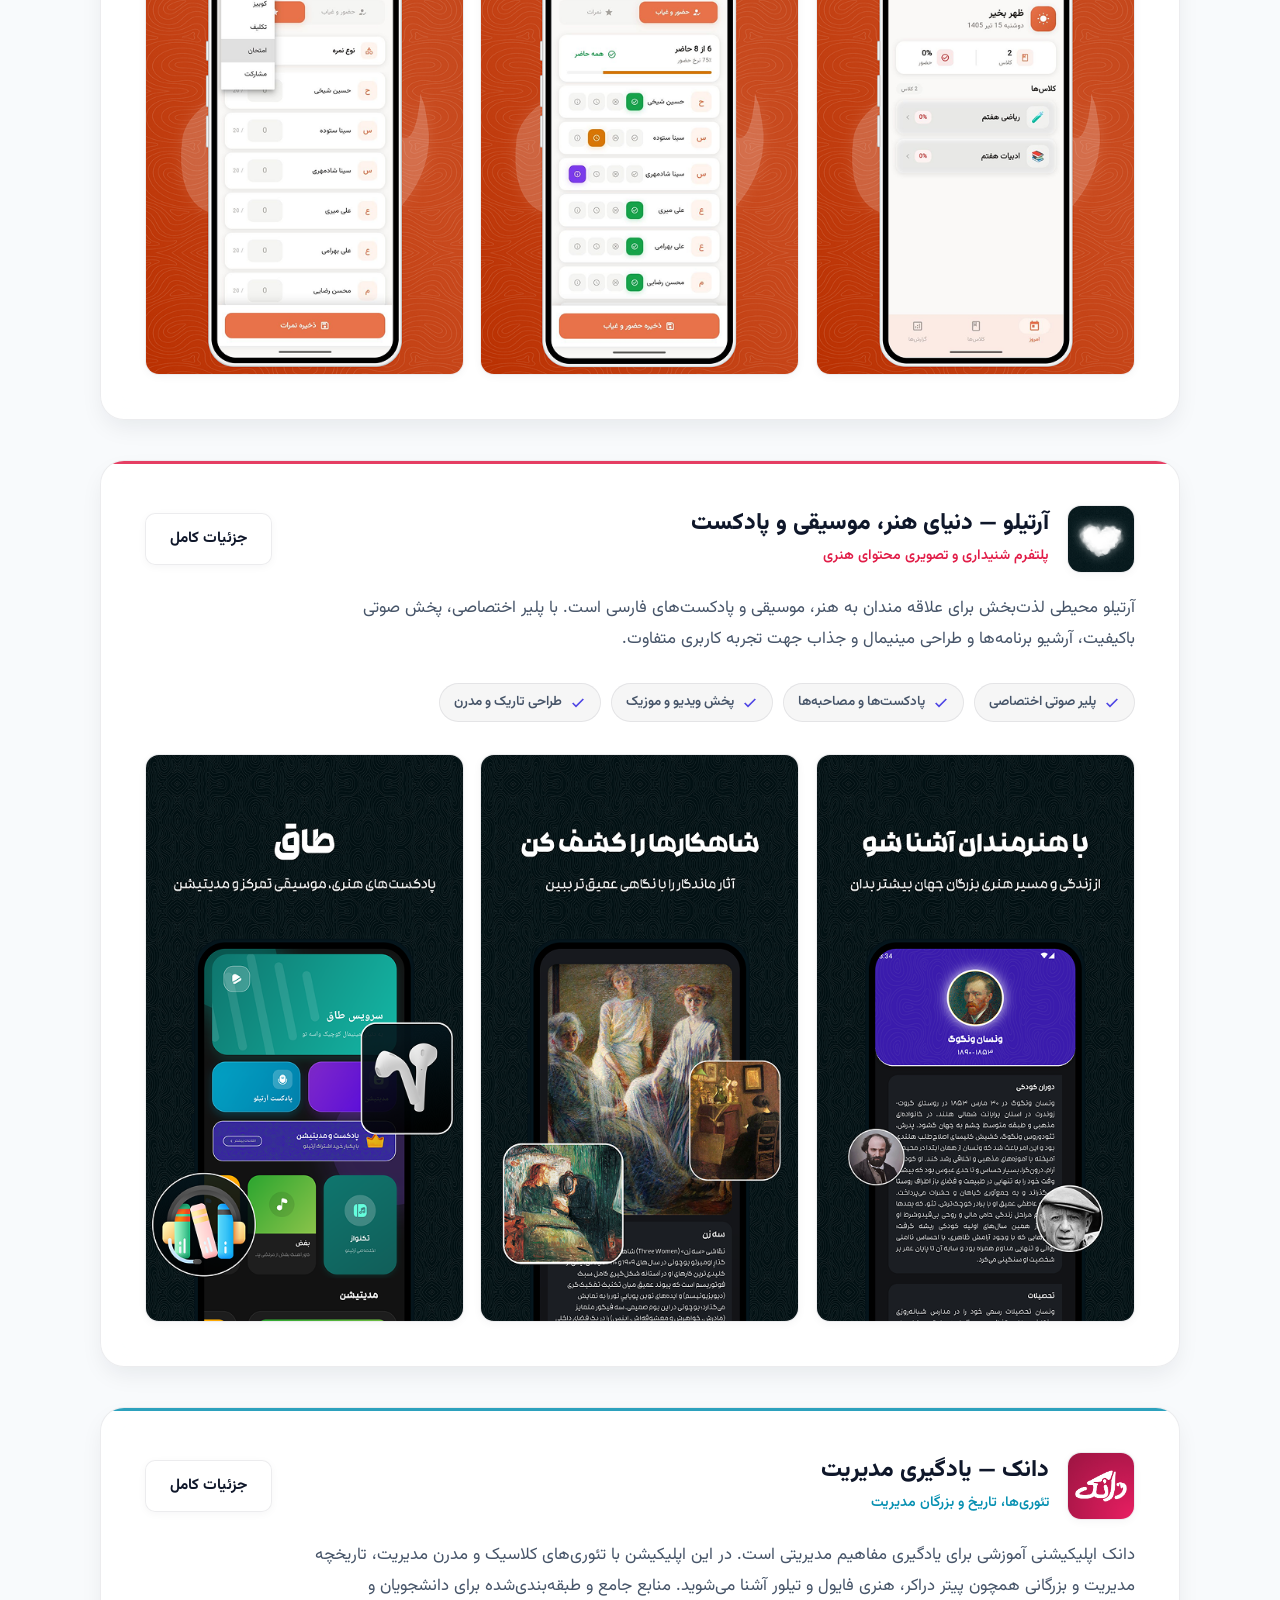
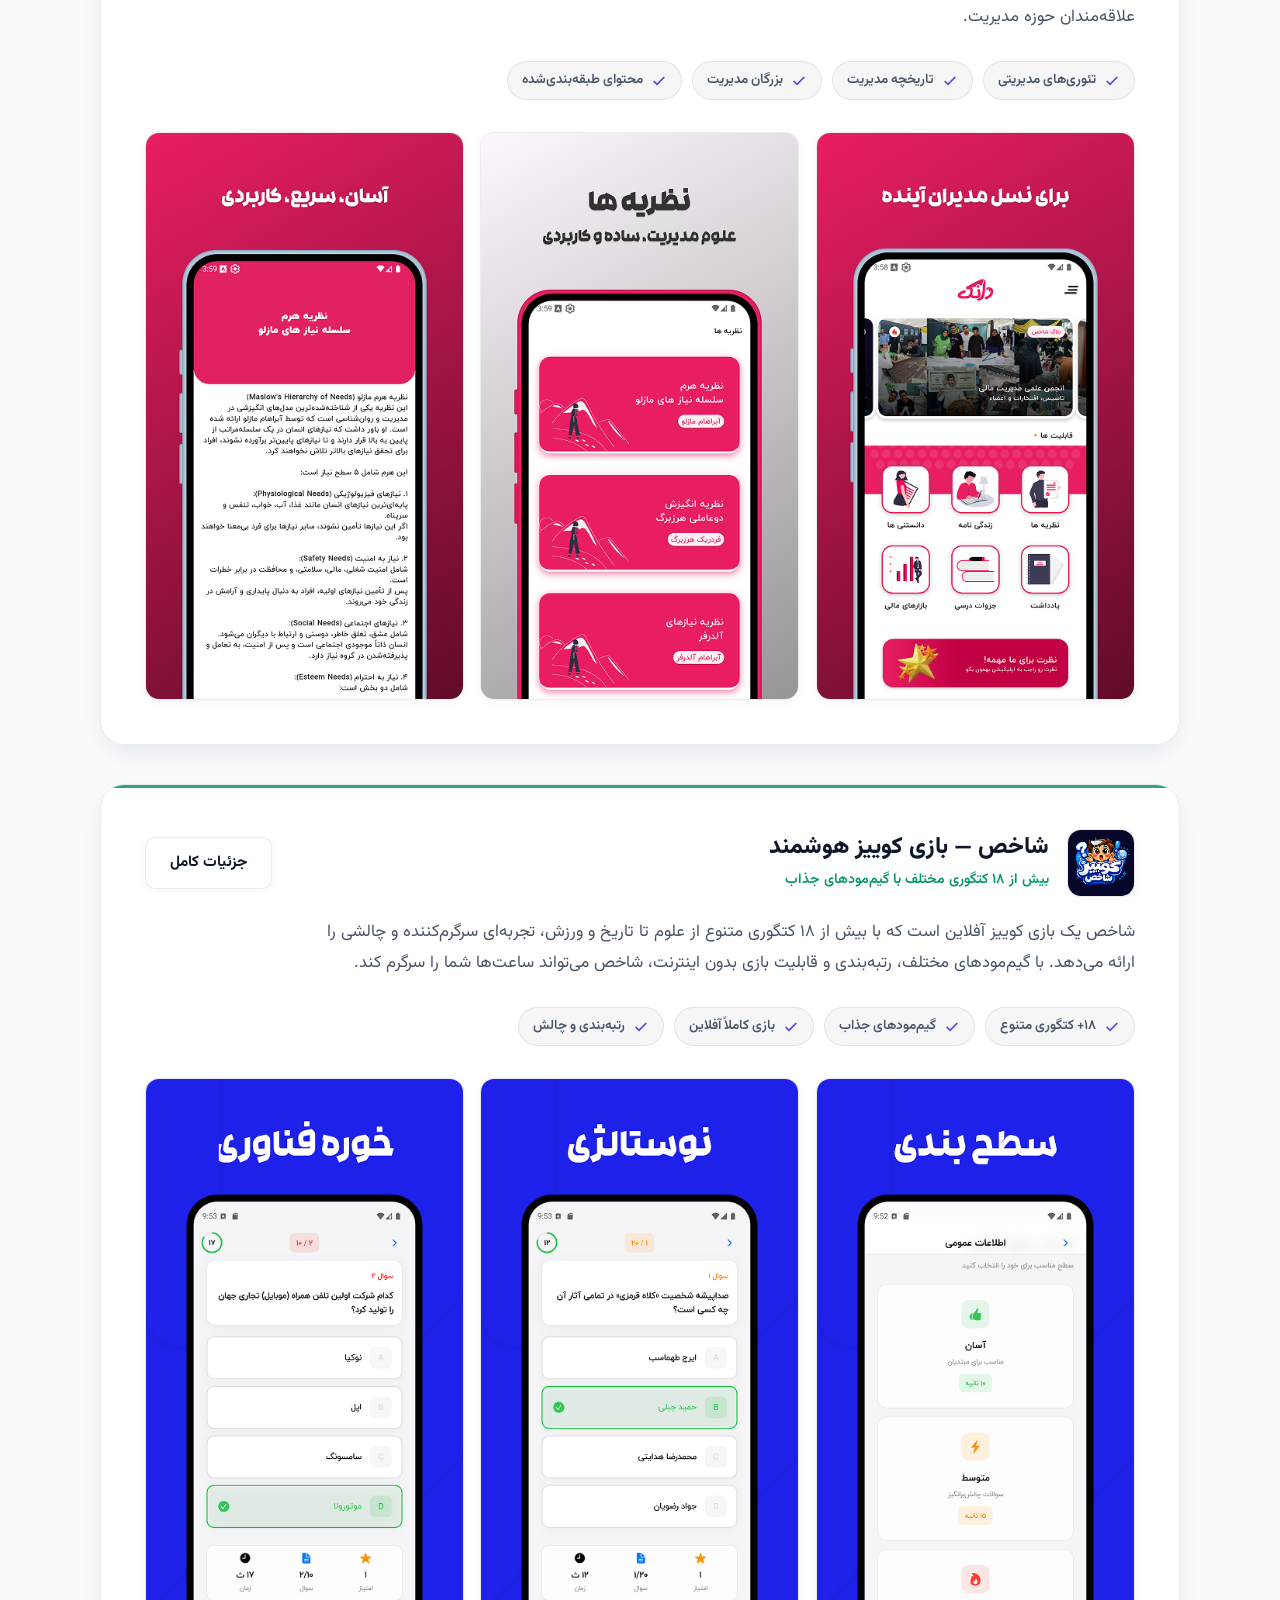
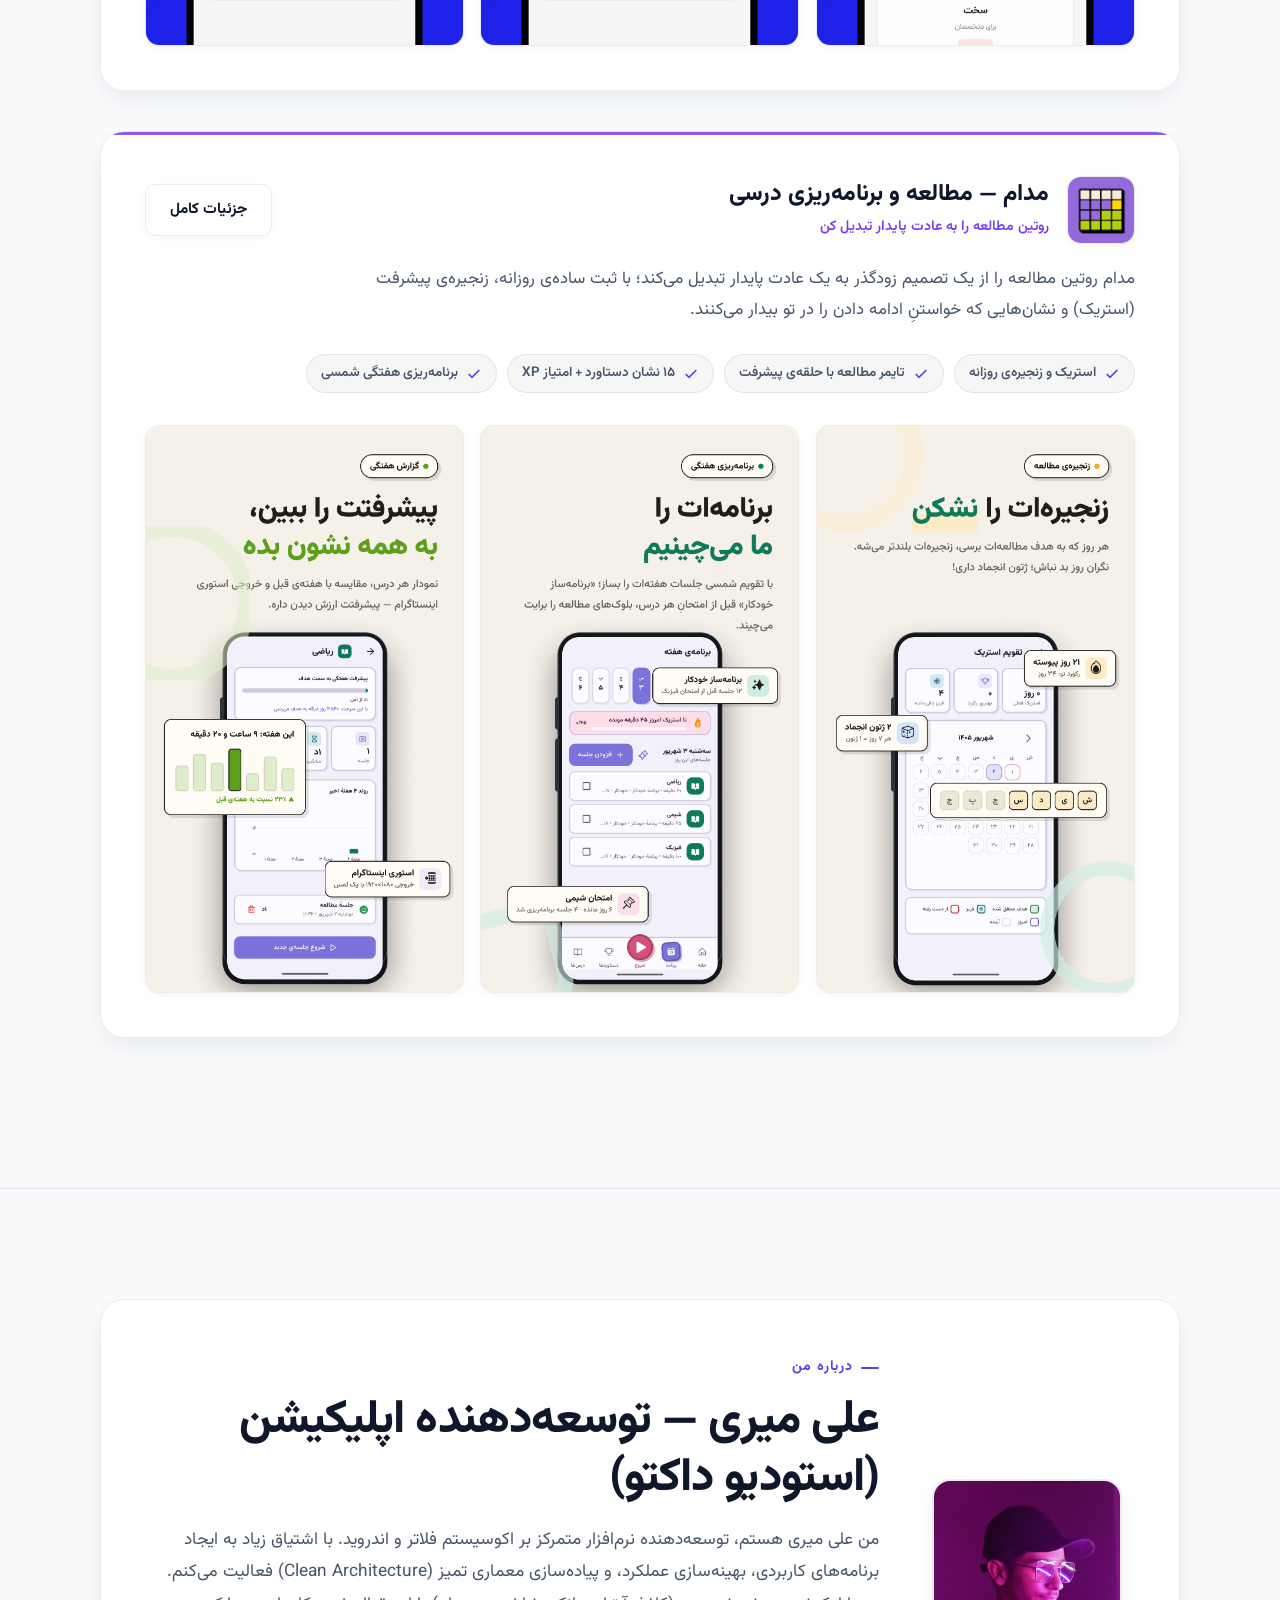
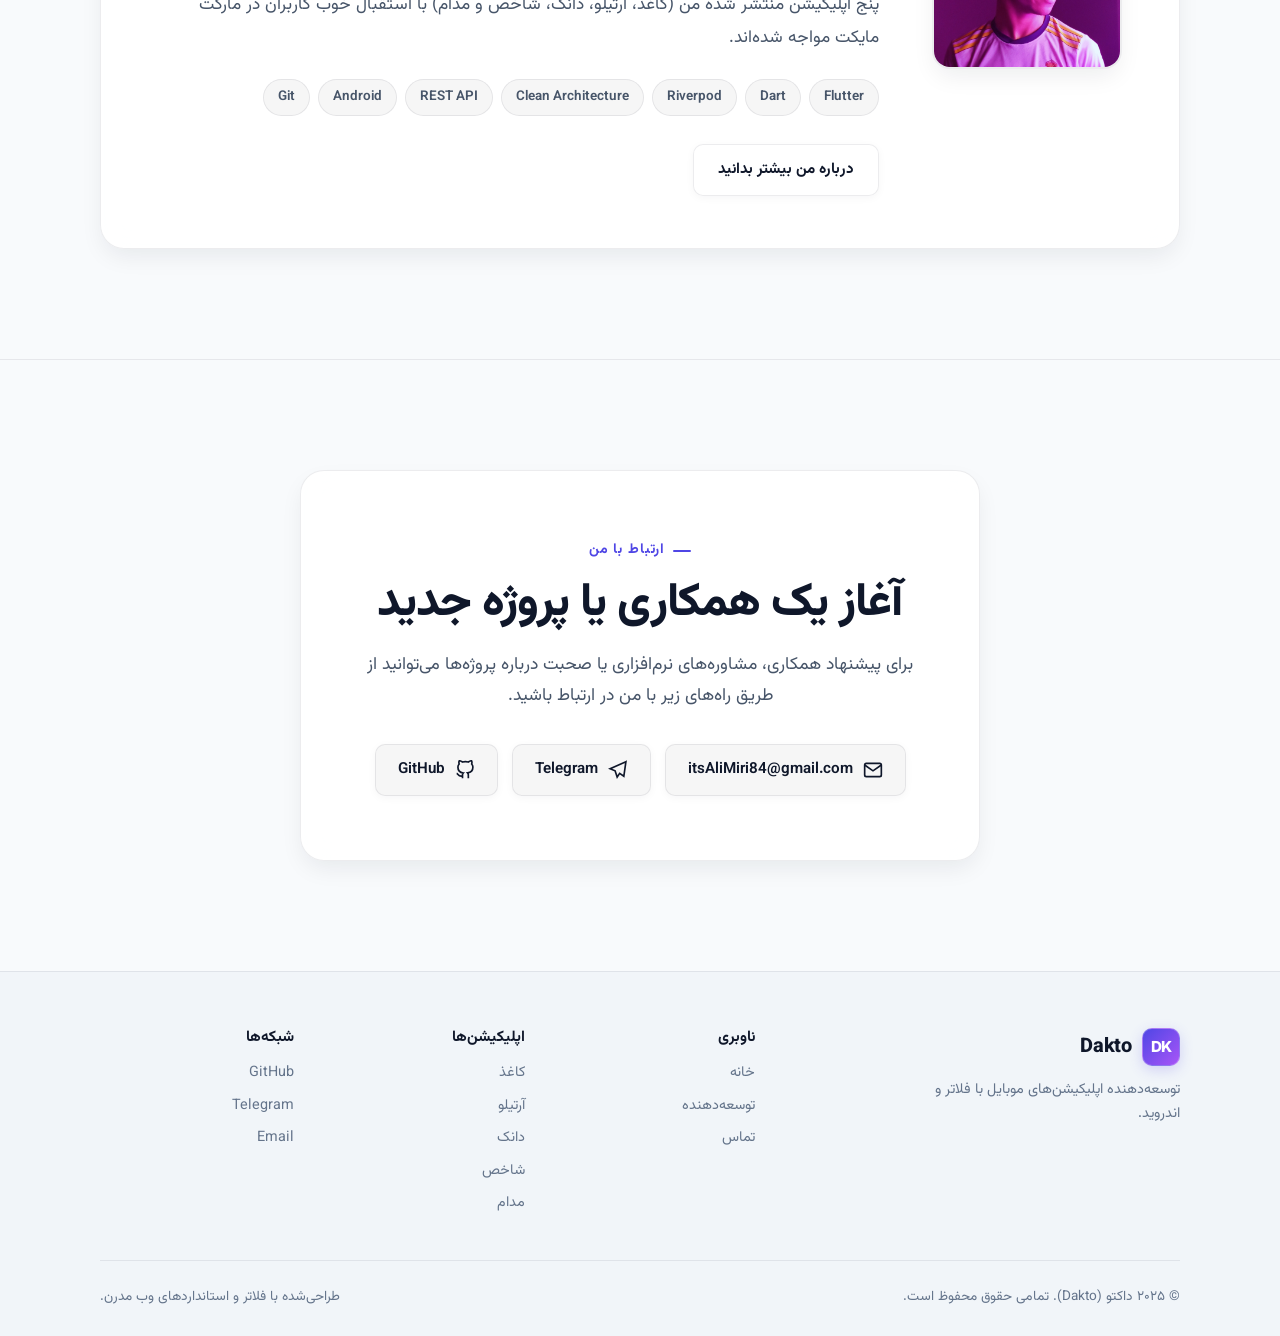
==== commit afe5e3b2: "fix responsive and change UI" ====
--- a/index.html
+++ b/index.html
@@ -8,8 +8,8 @@
   <meta name="description" content="داکتو، استودیو توسعه اپلیکیشن‌های اندرویدی با فلاتر. سازنده کاغذ (مدیریت کلاس و معلم‌یار)، آرتیلو (هنر و پادکست)، دانک (آموزش مدیریت)، شاخص (بازی کوییز) و مدام (مطالعه و برنامه‌ریزی درسی).">
   <meta name="keywords" content="داکتو, Dakto, علی میری, توسعه‌دهنده اندروید, فلاتر, اپلیکیشن موبایل, کاغذ, معلم یار, مدیریت کلاس, آرتیلو, دانک, شاخص, مدام">
   <meta name="author" content="Ali Miri">
-    <meta name="theme-color" media="(prefers-color-scheme: light)" content="#e9e0cb">
-  <meta name="theme-color" media="(prefers-color-scheme: dark)" content="#0d0d0a">
+    <meta name="theme-color" media="(prefers-color-scheme: light)" content="#f8fafc">
+  <meta name="theme-color" media="(prefers-color-scheme: dark)" content="#090b10">
   <meta name="robots" content="index, follow">
   <link rel="canonical" href="https://dakto.ir/">
 
@@ -68,7 +68,7 @@
 
   <link rel="preconnect" href="https://fonts.googleapis.com">
   <link rel="preconnect" href="https://fonts.gstatic.com" crossorigin>
-  <link href="https://fonts.googleapis.com/css2?family=Vazirmatn:wght@400;500;700;800&family=VT323&family=Lalezar&family=Inter:wght@400;500;600&display=swap" rel="stylesheet">
+  <link href="https://fonts.googleapis.com/css2?family=Vazirmatn:wght@400;500;600;700;800&family=Inter:wght@400;500;600;700&display=swap" rel="stylesheet">
 
   <link rel="stylesheet" href="style.css">
   <link rel="manifest" href="manifest.json">
@@ -83,7 +83,12 @@
         <span class="nav-name">Dakto</span>
       </a>
 
-      
+      <nav class="nav-desktop" aria-label="Desktop Navigation">
+        <a href="index.html" class="nav-link active" data-i18n="nav.home">خانه</a>
+        <a href="#apps" class="nav-link" data-i18n="nav.apps">محصولات</a>
+        <a href="dev.html" class="nav-link" data-i18n="nav.about">توسعه‌دهنده</a>
+        <a href="#contact" class="nav-link" data-i18n="nav.contact">تماس</a>
+      </nav>
 
       <div class="nav-actions">
         <button type="button" class="theme-toggle" aria-label="Toggle theme" title="Toggle theme">
@@ -95,22 +100,29 @@
           <button type="button" class="lang-btn" data-lang="en" aria-pressed="false">EN</button>
         </div>
         <button class="mobile-toggle" aria-expanded="false" aria-controls="nav-menu" aria-label="Toggle Navigation">
-          <svg width="20" height="20" viewBox="0 0 24 24" fill="none" stroke="currentColor" stroke-width="2"><line x1="3" y1="12" x2="21" y2="12"></line><line x1="3" y1="6" x2="21" y2="6"></line><line x1="3" y1="18" x2="21" y2="18"></line></svg>
+          <svg class="icon-hamburger" width="20" height="20" viewBox="0 0 24 24" fill="none" stroke="currentColor" stroke-width="2.2" stroke-linecap="round"><line x1="3" y1="12" x2="21" y2="12"></line><line x1="3" y1="6" x2="21" y2="6"></line><line x1="3" y1="18" x2="21" y2="18"></line></svg>
+          <svg class="icon-close" width="20" height="20" viewBox="0 0 24 24" fill="none" stroke="currentColor" stroke-width="2.2" stroke-linecap="round"><line x1="18" y1="6" x2="6" y2="18"></line><line x1="6" y1="6" x2="18" y2="18"></line></svg>
         </button>
       </div>
     </div>
   </header>
 
-  <nav class="nav-menu" id="nav-menu" aria-label="Menu">
+  <!-- Backdrop for mobile drawer -->
+  <div class="nav-backdrop" id="nav-backdrop"></div>
+
+  <nav class="nav-menu" id="nav-menu" aria-label="Mobile Navigation">
     <div class="nav-menu-head">
-      <span class="nav-menu-title">DAKTO<span class="nav-menu-cursor">▊</span></span>
-      <button type="button" class="nav-menu-close" aria-label="Close menu" aria-controls="nav-menu">&times;</button>
+      <div class="nav-logo">
+        <span class="logo-icon">DK</span>
+        <span class="nav-name">Dakto</span>
+      </div>
+      <button type="button" class="nav-menu-close" aria-label="Close menu">&times;</button>
     </div>
     <div class="nav-menu-body">
-          <a href="index.html" class="nav-link active" data-i18n="nav.home">خانه</a>
-          <a href="#apps" class="nav-link" data-i18n="nav.apps">محصولات</a>
-          <a href="dev.html" class="nav-link" data-i18n="nav.about">توسعه‌دهنده</a>
-          <a href="#contact" class="nav-link" data-i18n="nav.contact">تماس</a>
+      <a href="index.html" class="nav-link active" data-i18n="nav.home">خانه</a>
+      <a href="#apps" class="nav-link" data-i18n="nav.apps">محصولات</a>
+      <a href="dev.html" class="nav-link" data-i18n="nav.about">توسعه‌دهنده</a>
+      <a href="#contact" class="nav-link" data-i18n="nav.contact">تماس</a>
     </div>
     <div class="nav-menu-foot">
       <div class="lang-toggle" role="group" aria-label="Language Toggle">
@@ -150,7 +162,7 @@
 
             <div class="hero-stats">
               <div class="stat-item">
-                <span class="stat-val" data-i18n="hero.stat1Val">۴+</span>
+                <span class="stat-val" data-i18n="hero.stat1Val">۵+</span>
                 <span class="stat-lbl" data-i18n="hero.stat1Lbl">اپلیکیشن منتشرشده</span>
               </div>
               <div class="stat-item">
@@ -298,13 +310,13 @@
         </article>
 
         <!-- Danak Card -->
-        <article class="app-card-featured card-kaghaz">
+        <article class="app-card-featured card-danak">
           <div class="card-header-row">
             <div class="app-brand">
               <img src="assets/danak-logo.png" alt="دانک" class="app-logo-img">
               <div class="app-meta">
                 <h3 data-i18n="danak.title">دانک — یادگیری مدیریت</h3>
-                <span class="app-category kaghaz" data-i18n="danak.tagline">تئوری‌ها، تاریخ و بزرگان مدیریت</span>
+                <span class="app-category danak" data-i18n="danak.tagline">تئوری‌ها، تاریخ و بزرگان مدیریت</span>
               </div>
             </div>
             <div class="card-actions">
@@ -343,13 +355,13 @@
         </article>
 
         <!-- Shakhes Card -->
-        <article class="app-card-featured card-artilo">
+        <article class="app-card-featured card-shakhes">
           <div class="card-header-row">
             <div class="app-brand">
               <img src="assets/shakhes-logo.png" alt="شاخص" class="app-logo-img">
               <div class="app-meta">
                 <h3 data-i18n="shakhes.title">شاخص — بازی کوییز هوشمند</h3>
-                <span class="app-category artilo" data-i18n="shakhes.tagline">بیش از ۱۸ کتگوری مختلف با گیم‌مودهای جذاب</span>
+                <span class="app-category shakhes" data-i18n="shakhes.tagline">بیش از ۱۸ کتگوری مختلف با گیم‌مودهای جذاب</span>
               </div>
             </div>
             <div class="card-actions">
@@ -388,13 +400,13 @@
         </article>
 
         <!-- Modam Card -->
-        <article class="app-card-featured card-kaghaz">
+        <article class="app-card-featured card-modam">
           <div class="card-header-row">
             <div class="app-brand">
               <img src="assets/modam-logo.png" alt="مدام" class="app-logo-img">
               <div class="app-meta">
                 <h3 data-i18n="modam.title">مدام — مطالعه و برنامه‌ریزی درسی</h3>
-                <span class="app-category kaghaz" data-i18n="modam.tagline">روتین مطالعه را به عادت پایدار تبدیل کن</span>
+                <span class="app-category modam" data-i18n="modam.tagline">روتین مطالعه را به عادت پایدار تبدیل کن</span>
               </div>
             </div>
             <div class="card-actions">
--- a/style.css
+++ b/style.css
@@ -1,98 +1,128 @@
 /* -------------------------------------------------------------
-   Ali Miri — Portfolio & App Showcase
-   Design System: Vintage CRT / Retro Computer (Dark + Light)
-   Phosphor-green monitor by default; beige "paper terminal" light mode.
+   Ali Miri (Dakto Studio) — Portfolio & App Showcase
+   Design System: Modern Glassmorphic Tech (Dark & Light)
    Built with CSS Logical Properties for Seamless RTL/LTR Support
 ------------------------------------------------------------- */
 
 :root {
-  /* ---- Retro CRT — Dark (default) ---- */
-  --bg-dark: #0d0d0a;
-  --bg-surface: #15150f;
-  --bg-card: rgba(24, 24, 17, 0.88);
-  --bg-card-hover: rgba(33, 33, 24, 0.96);
-  --bg-glass: rgba(255, 255, 255, 0.045);
-
-  --text-primary: #ece5d2;
-  --text-secondary: #a49c88;
-  --text-muted: #6f6956;
-  --text-on-accent: #0e0f08;
-
-  --border: #3c392c;
-  --border-hover: rgba(152, 224, 92, 0.55);
-
-  --accent-indigo: #98e05c;          /* phosphor green */
-  --accent-indigo-glow: rgba(152, 224, 92, 0.32);
-  --accent-kaghaz: #ffb454;          /* amber CRT */
-  --accent-kaghaz-glow: rgba(255, 180, 84, 0.3);
-  --accent-artilo: #ff6b6b;          /* red CRT */
-  --accent-artilo-glow: rgba(255, 107, 107, 0.3);
-
-  --topbar-bg: rgba(13, 13, 10, 0.82);
-  --drawer-bg: rgba(13, 13, 10, 0.98);
-  --footer-bg: #0a0a07;
-  --bezel: #262415;
-  --grid-line: rgba(255, 255, 255, 0.032);
-
-  --shadow-hard: 4px 4px 0 0 rgba(0, 0, 0, 0.45);
-  --shadow-hard-sm: 2px 2px 0 0 rgba(0, 0, 0, 0.4);
-  --shadow-nav: 0 12px 28px rgba(0, 0, 0, 0.45);
-  --glow-accent: 0 0 16px var(--accent-indigo-glow);
-
-  --font-fa: "Vazirmatn", "Tahoma", sans-serif;
-  --font-fa-display: "Lalezar", "Vazirmatn", sans-serif;
-  --font-en-display: "VT323", "Courier New", monospace;
-  --font-en-body: "Inter", -apple-system, sans-serif;
-  --font-mono: "VT323", "Vazirmatn", "Courier New", monospace;
-
-  --max-w: 1140px;
-  --gutter: clamp(20px, 4vw, 48px);
-  --section-gap: clamp(70px, 12vw, 130px);
-  --radius-sm: 2px;
-  --radius-md: 4px;
-  --radius-lg: 6px;
-  --radius-xl: 10px;
-  --ease-smooth: cubic-bezier(0.22, 1, 0.36, 1);
-}
-
-/* ---- Retro Beige — Light ---- */
+  /* ---- Modern Tech — Dark Mode (Default) ---- */
+  --bg-dark: #090b10;
+  --bg-surface: #0f131d;
+  --bg-card: rgba(18, 24, 38, 0.72);
+  --bg-card-hover: rgba(26, 34, 54, 0.85);
+  --bg-glass: rgba(255, 255, 255, 0.04);
+  --bg-glass-active: rgba(255, 255, 255, 0.09);
+
+  --text-primary: #f8fafc;
+  --text-secondary: #94a3b8;
+  --text-muted: #64748b;
+  --text-on-accent: #ffffff;
+
+  --border: rgba(255, 255, 255, 0.09);
+  --border-hover: rgba(99, 102, 241, 0.55);
+
+  /* Brand Accents */
+  --accent-primary: #6366f1;           /* Electric Indigo */
+  --accent-primary-hover: #4f46e5;
+  --accent-primary-glow: rgba(99, 102, 241, 0.28);
+  --accent-indigo: var(--accent-primary);
+  --accent-indigo-glow: var(--accent-primary-glow);
+
+  /* App Accents */
+  --accent-kaghaz: #f59e0b;           /* Amber / Gold */
+  --accent-kaghaz-glow: rgba(245, 158, 11, 0.25);
+  --accent-artilo: #f43f5e;           /* Rose Coral */
+  --accent-artilo-glow: rgba(244, 63, 94, 0.25);
+  --accent-danak: #06b6d4;            /* Cyan */
+  --accent-danak-glow: rgba(6, 182, 212, 0.25);
+  --accent-shakhes: #10b981;          /* Emerald */
+  --accent-shakhes-glow: rgba(16, 185, 129, 0.25);
+  --accent-modam: #8b5cf6;            /* Violet */
+  --accent-modam-glow: rgba(139, 92, 246, 0.25);
+
+  --topbar-bg: rgba(9, 11, 16, 0.78);
+  --drawer-bg: rgba(15, 19, 29, 0.95);
+  --footer-bg: #06080c;
+  --grid-line: rgba(255, 255, 255, 0.025);
+
+  --shadow-sm: 0 2px 8px rgba(0, 0, 0, 0.25);
+  --shadow-md: 0 8px 24px -4px rgba(0, 0, 0, 0.35);
+  --shadow-lg: 0 16px 40px -8px rgba(0, 0, 0, 0.45);
+  --shadow-hard: var(--shadow-md);
+  --shadow-hard-sm: var(--shadow-sm);
+  --shadow-nav: 0 10px 30px rgba(0, 0, 0, 0.5);
+  --glow-accent: 0 0 24px var(--accent-primary-glow);
+
+  --font-fa: "Vazirmatn", -apple-system, BlinkMacSystemFont, "Segoe UI", Roboto, sans-serif;
+  --font-fa-display: "Vazirmatn", sans-serif;
+  --font-en-display: "Inter", -apple-system, BlinkMacSystemFont, "Segoe UI", sans-serif;
+  --font-en-body: "Inter", -apple-system, BlinkMacSystemFont, "Segoe UI", sans-serif;
+  --font-mono: "Inter", "Vazirmatn", ui-monospace, SFMono-Regular, monospace;
+
+  --max-w: 1160px;
+  --gutter: clamp(16px, 4vw, 40px);
+  --section-gap: clamp(64px, 10vw, 110px);
+  --radius-xs: 6px;
+  --radius-sm: 10px;
+  --radius-md: 14px;
+  --radius-lg: 18px;
+  --radius-xl: 24px;
+  --radius-full: 9999px;
+  --ease-smooth: cubic-bezier(0.16, 1, 0.3, 1);
+  --ease-bounce: cubic-bezier(0.34, 1.56, 0.64, 1);
+}
+
+/* ---- Modern Tech — Light Mode ---- */
 :root[data-theme="light"] {
-  --bg-dark: #e9e0cb;
-  --bg-surface: #f3ecda;
-  --bg-card: rgba(251, 247, 236, 0.92);
-  --bg-card-hover: rgba(255, 252, 243, 0.98);
-  --bg-glass: rgba(61, 55, 40, 0.055);
-
-  --text-primary: #37301f;
-  --text-secondary: #5d5542;
-  --text-muted: #8a816b;
-  --text-on-accent: #f6f1e0;
-
-  --border: #a2967a;
-  --border-hover: rgba(76, 140, 44, 0.55);
-
-  --accent-indigo: #41770f;          /* ink green */
-  --accent-indigo-glow: rgba(65, 119, 15, 0.25);
-  --accent-kaghaz: #9a5b00;          /* ink amber */
-  --accent-kaghaz-glow: rgba(154, 91, 0, 0.25);
-  --accent-artilo: #b03a3a;          /* ink red */
-  --accent-artilo-glow: rgba(176, 58, 58, 0.25);
-
-  --topbar-bg: rgba(233, 224, 203, 0.86);
-  --drawer-bg: rgba(233, 224, 203, 0.99);
-  --footer-bg: #ddd3ba;
-  --bezel: #cfc4a6;
-  --grid-line: rgba(60, 50, 30, 0.055);
-
-  --shadow-hard: 4px 4px 0 0 rgba(88, 76, 50, 0.28);
-  --shadow-hard-sm: 2px 2px 0 0 rgba(88, 76, 50, 0.25);
-  --shadow-nav: 0 12px 24px rgba(88, 76, 50, 0.22);
-  --glow-accent: 0 0 12px var(--accent-indigo-glow);
+  --bg-dark: #f8fafc;
+  --bg-surface: #ffffff;
+  --bg-card: rgba(255, 255, 255, 0.88);
+  --bg-card-hover: #ffffff;
+  --bg-glass: rgba(0, 0, 0, 0.035);
+  --bg-glass-active: rgba(0, 0, 0, 0.07);
+
+  --text-primary: #0f172a;
+  --text-secondary: #475569;
+  --text-muted: #64748b;
+  --text-on-accent: #ffffff;
+
+  --border: rgba(15, 23, 42, 0.08);
+  --border-hover: rgba(99, 102, 241, 0.45);
+
+  --accent-primary: #4f46e5;
+  --accent-primary-hover: #4338ca;
+  --accent-primary-glow: rgba(79, 70, 229, 0.2);
+  --accent-indigo: var(--accent-primary);
+  --accent-indigo-glow: var(--accent-primary-glow);
+
+  --accent-kaghaz: #d97706;
+  --accent-kaghaz-glow: rgba(217, 119, 6, 0.2);
+  --accent-artilo: #e11d48;
+  --accent-artilo-glow: rgba(225, 29, 72, 0.2);
+  --accent-danak: #0891b2;
+  --accent-danak-glow: rgba(8, 145, 178, 0.2);
+  --accent-shakhes: #059669;
+  --accent-shakhes-glow: rgba(5, 150, 105, 0.2);
+  --accent-modam: #7c3aed;
+  --accent-modam-glow: rgba(124, 58, 237, 0.2);
+
+  --topbar-bg: rgba(248, 250, 252, 0.82);
+  --drawer-bg: rgba(255, 255, 255, 0.98);
+  --footer-bg: #f1f5f9;
+  --grid-line: rgba(0, 0, 0, 0.03);
+
+  --shadow-sm: 0 2px 8px rgba(15, 23, 42, 0.04);
+  --shadow-md: 0 10px 25px -4px rgba(15, 23, 42, 0.08);
+  --shadow-lg: 0 20px 40px -10px rgba(15, 23, 42, 0.12);
+  --shadow-hard: var(--shadow-md);
+  --shadow-hard-sm: var(--shadow-sm);
+  --shadow-nav: 0 8px 24px rgba(15, 23, 42, 0.06);
+  --glow-accent: 0 0 20px var(--accent-primary-glow);
 }
 
 /* ---------- RESET & BASE ---------- */
 
-* {
+*, *::before, *::after {
   box-sizing: border-box;
   margin: 0;
   padding: 0;
@@ -102,62 +132,62 @@
   background-color: var(--bg-dark);
   color: var(--text-primary);
   scroll-behavior: smooth;
-}
-
-html[dir="rtl"] body { font-family: var(--font-fa); }
-html[dir="ltr"] body { font-family: var(--font-en-body); }
+  -webkit-text-size-adjust: 100%;
+}
+
+html[dir="rtl"] body {
+  font-family: var(--font-fa);
+}
+
+html[dir="ltr"] body {
+  font-family: var(--font-en-body);
+}
 
 body {
-  background: var(--bg-dark);
+  background-color: var(--bg-dark);
   color: var(--text-primary);
-  line-height: 1.65;
+  line-height: 1.7;
   min-height: 100vh;
   overflow-x: hidden;
   -webkit-font-smoothing: antialiased;
-}
-
-/* CRT vignette */
+  -moz-osx-font-smoothing: grayscale;
+  position: relative;
+}
+
+/* Ambient glow in background */
 body::before {
   content: "";
   position: fixed;
-  inset: 0;
+  inset-block-start: -150px;
+  inset-inline-start: 50%;
+  transform: translateX(-50%);
+  width: min(1000px, 95vw);
+  height: 600px;
+  background: radial-gradient(circle, var(--accent-primary-glow) 0%, transparent 65%);
+  pointer-events: none;
   z-index: 0;
-  pointer-events: none;
-  background: radial-gradient(ellipse 130% 100% at 50% 42%, transparent 58%, rgba(0, 0, 0, 0.34) 100%);
+  opacity: 0.65;
 }
 
 :root[data-theme="light"] body::before {
-  background: radial-gradient(ellipse 130% 100% at 50% 42%, transparent 62%, rgba(120, 100, 60, 0.16) 100%);
-}
-
-/* CRT scanlines */
-body::after {
-  content: "";
-  position: fixed;
-  inset: 0;
-  z-index: 9990;
-  pointer-events: none;
-  background: repeating-linear-gradient(
-    0deg,
-    rgba(0, 0, 0, 0.07) 0px,
-    rgba(0, 0, 0, 0.07) 1px,
-    transparent 1px,
-    transparent 4px
-  );
-}
-
-html[dir="rtl"] h1, html[dir="rtl"] h2, html[dir="rtl"] h3, html[dir="rtl"] h4,
-html[dir="rtl"] .nav-name, html[dir="rtl"] .badge {
+  opacity: 0.45;
+}
+
+h1, h2, h3, h4, h5, h6 {
+  color: var(--text-primary);
+  line-height: 1.28;
+  font-weight: 700;
+}
+
+html[dir="rtl"] h1, html[dir="rtl"] h2, html[dir="rtl"] h3, html[dir="rtl"] h4 {
   font-family: var(--font-fa-display);
-  font-weight: 400;
-  letter-spacing: 0;
-}
-
-html[dir="ltr"] h1, html[dir="ltr"] h2, html[dir="ltr"] h3, html[dir="ltr"] h4,
-html[dir="ltr"] .nav-name, html[dir="ltr"] .badge {
+  font-weight: 800;
+}
+
+html[dir="ltr"] h1, html[dir="ltr"] h2, html[dir="ltr"] h3, html[dir="ltr"] h4 {
   font-family: var(--font-en-display);
-  font-weight: 400;
-  letter-spacing: 0.01em;
+  font-weight: 700;
+  letter-spacing: -0.02em;
 }
 
 img {
@@ -169,11 +199,15 @@
 a {
   color: inherit;
   text-decoration: none;
+  -webkit-tap-highlight-color: transparent;
 }
 
 button {
   font: inherit;
   cursor: pointer;
+  border: none;
+  background: none;
+  -webkit-tap-highlight-color: transparent;
 }
 
 .wrap {
@@ -185,12 +219,12 @@
 }
 
 ::selection {
-  background: var(--accent-indigo);
+  background: var(--accent-primary);
   color: var(--text-on-accent);
 }
 
 :focus-visible {
-  outline: 2px dashed var(--accent-indigo);
+  outline: 2px solid var(--accent-primary);
   outline-offset: 3px;
 }
 
@@ -201,144 +235,156 @@
   top: 0;
   z-index: 1000;
   background: var(--topbar-bg);
-  backdrop-filter: blur(12px);
-  -webkit-backdrop-filter: blur(12px);
-  border-block-end: 3px solid var(--border);
-  transition: background 0.35s ease, box-shadow 0.4s var(--ease-smooth), border-color 0.3s ease;
+  backdrop-filter: blur(16px);
+  -webkit-backdrop-filter: blur(16px);
+  border-block-end: 1px solid var(--border);
+  transition: background 0.3s ease, border-color 0.3s ease, box-shadow 0.3s ease;
 }
 
 .topbar.scrolled {
-  background: var(--drawer-bg);
   box-shadow: var(--shadow-nav);
+  border-block-end-color: rgba(255, 255, 255, 0.12);
+}
+
+:root[data-theme="light"] .topbar.scrolled {
+  border-block-end-color: rgba(15, 23, 42, 0.1);
 }
 
 .topbar .wrap {
   display: flex;
   align-items: center;
   justify-content: space-between;
-  padding-block: 14px;
+  padding-block: 12px;
+  gap: 16px;
 }
 
 .nav-logo {
-  display: flex;
-  align-items: center;
-  gap: 12px;
-}
-
-/* Mini CRT screen logo */
+  display: inline-flex;
+  align-items: center;
+  gap: 10px;
+  user-select: none;
+  transition: transform 0.25s var(--ease-smooth);
+}
+
+.nav-logo:hover {
+  transform: translateY(-1px);
+}
+
 .logo-icon {
-  width: 40px;
-  height: 40px;
-  border-radius: var(--radius-md);
-  background-color: #070704;
-  background-image: repeating-linear-gradient(0deg, rgba(0, 0, 0, 0.42) 0 1px, transparent 1px 3px);
-  border: 2px solid var(--border);
+  width: 38px;
+  height: 38px;
+  border-radius: var(--radius-sm);
+  background: linear-gradient(135deg, var(--accent-primary) 0%, #a855f7 100%);
+  color: #ffffff;
   display: flex;
   align-items: center;
   justify-content: center;
-  font-family: var(--font-mono);
-  font-size: 1.05rem;
-  color: var(--accent-indigo);
-  text-shadow: 0 0 8px var(--accent-indigo);
-  box-shadow: var(--shadow-hard-sm), inset 0 0 10px rgba(152, 224, 92, 0.12);
+  font-family: var(--font-en-display);
+  font-weight: 800;
+  font-size: 0.95rem;
+  letter-spacing: -0.04em;
+  box-shadow: 0 4px 14px var(--accent-primary-glow);
+  border: 1px solid rgba(255, 255, 255, 0.25);
+  flex-shrink: 0;
 }
 
 .nav-name {
   font-size: 1.25rem;
+  font-weight: 800;
   color: var(--text-primary);
-}
-
-.nav-menu {
-  /* Hidden on desktop; becomes the full-screen CRT overlay on mobile */
-  display: none;
-  align-items: center;
-  gap: 4px;
-}
-
-.nav-menu-body {
-  display: flex;
-  align-items: center;
-  gap: 4px;
-}
-
-.nav-menu-head,
-.nav-menu-foot,
-.nav-menu-close {
-  display: none;
-}
-
-.nav-link {
-  padding: 8px 14px;
-  border-radius: var(--radius-sm);
-  font-size: 0.9rem;
+  letter-spacing: -0.01em;
+}
+
+/* Desktop Navigation (visible on screen > 820px) */
+.nav-desktop {
+  display: flex;
+  align-items: center;
+  gap: 6px;
+  background: var(--bg-glass);
+  padding: 4px 6px;
+  border-radius: var(--radius-full);
+  border: 1px solid var(--border);
+}
+
+.nav-desktop .nav-link {
+  padding: 7px 16px;
+  border-radius: var(--radius-full);
+  font-size: 0.92rem;
+  font-weight: 600;
   color: var(--text-secondary);
-  font-weight: 600;
-  border: 1.5px solid transparent;
-  transition: all 0.25s ease;
-}
-
-.nav-link:hover, .nav-link.active {
-  color: var(--accent-indigo);
+  transition: all 0.25s var(--ease-smooth);
+}
+
+.nav-desktop .nav-link:hover {
+  color: var(--text-primary);
+  background: var(--bg-glass-active);
+}
+
+.nav-desktop .nav-link.active {
+  color: #ffffff;
+  background: var(--accent-primary);
+  box-shadow: 0 2px 12px var(--accent-primary-glow);
+}
+
+/* Nav Actions (Theme, Lang, Mobile toggle) */
+.nav-actions {
+  display: flex;
+  align-items: center;
+  gap: 10px;
+}
+
+.lang-toggle {
+  display: inline-flex;
   background: var(--bg-glass);
-  border-color: var(--border);
-  box-shadow: inset 0 -2px 0 var(--accent-indigo);
-}
-
-.nav-actions {
-  display: flex;
-  align-items: center;
-  gap: 10px;
-}
-
-.lang-toggle {
-  display: flex;
-  background: var(--bg-glass);
-  border: 2px solid var(--border);
-  border-radius: var(--radius-sm);
-  padding: 2px;
+  border: 1px solid var(--border);
+  border-radius: var(--radius-full);
+  padding: 3px;
 }
 
 .lang-btn {
   border: none;
   background: transparent;
   color: var(--text-muted);
-  font-size: 0.8rem;
+  font-size: 0.82rem;
   font-weight: 700;
-  padding: 4px 12px;
-  border-radius: var(--radius-sm);
-  transition: all 0.25s ease;
+  padding: 5px 12px;
+  border-radius: var(--radius-full);
+  transition: all 0.22s var(--ease-smooth);
 }
 
 .lang-btn[aria-pressed="true"] {
-  background: var(--accent-indigo);
-  color: var(--text-on-accent);
-  box-shadow: inset 0 0 10px rgba(0, 0, 0, 0.22);
-}
-
-/* Retro power switch — theme toggle */
+  background: var(--accent-primary);
+  color: #ffffff;
+  box-shadow: 0 2px 8px var(--accent-primary-glow);
+}
+
+.lang-btn:hover:not([aria-pressed="true"]) {
+  color: var(--text-primary);
+}
+
+/* Theme Toggle */
 .theme-toggle {
-  display: flex;
+  display: inline-flex;
   align-items: center;
   justify-content: center;
   width: 38px;
   height: 38px;
-  border-radius: var(--radius-md);
-  border: 2px solid var(--border);
+  border-radius: var(--radius-sm);
+  border: 1px solid var(--border);
   background: var(--bg-glass);
-  color: var(--accent-indigo);
-  box-shadow: var(--shadow-hard-sm);
-  transition: transform 0.25s var(--ease-smooth), border-color 0.25s ease, color 0.25s ease, box-shadow 0.25s ease;
+  color: var(--text-secondary);
+  transition: all 0.25s var(--ease-smooth);
 }
 
 .theme-toggle:hover {
-  border-color: var(--accent-indigo);
-  transform: translate(-1px, -1px);
-  box-shadow: 3px 3px 0 0 rgba(0, 0, 0, 0.35);
+  border-color: var(--accent-primary);
+  color: var(--accent-primary);
+  background: var(--bg-glass-active);
+  transform: translateY(-1px);
 }
 
 .theme-toggle:active {
-  transform: translate(1px, 1px);
-  box-shadow: none;
+  transform: scale(0.94);
 }
 
 .theme-toggle .icon-sun { display: block; }
@@ -346,171 +392,187 @@
 :root[data-theme="light"] .theme-toggle .icon-sun { display: none; }
 :root[data-theme="light"] .theme-toggle .icon-moon { display: block; }
 
+/* Mobile Hamburger Toggle */
 .mobile-toggle {
   display: none;
-  background: transparent;
-  border: 2px solid var(--border);
-  color: var(--text-primary);
+  align-items: center;
+  justify-content: center;
   width: 40px;
   height: 40px;
-  border-radius: var(--radius-md);
-  align-items: center;
-  justify-content: center;
-  box-shadow: var(--shadow-hard-sm);
-  transition: border-color 0.25s ease, transform 0.2s var(--ease-smooth);
+  border-radius: var(--radius-sm);
+  border: 1px solid var(--border);
+  background: var(--bg-glass);
+  color: var(--text-primary);
+  transition: all 0.2s var(--ease-smooth);
+}
+
+.mobile-toggle:hover {
+  background: var(--bg-glass-active);
+  border-color: var(--accent-primary);
 }
 
 .mobile-toggle:active {
   transform: scale(0.92);
 }
 
-/* CRT power-on flicker for the full-screen mobile menu */
-@keyframes crtPowerOn {
-  0% { opacity: 0; transform: scale(1.05); filter: brightness(4) saturate(0.2); }
-  30% { opacity: 1; transform: scale(0.99); filter: brightness(1.7) saturate(0.9); }
-  48% { filter: brightness(3); }
-  100% { opacity: 1; transform: scale(1); filter: brightness(1) saturate(1); }
-}
-
-@keyframes cursorBlink {
-  0%, 49% { opacity: 1; }
-  50%, 100% { opacity: 0; }
+.mobile-toggle .icon-close { display: none; }
+.mobile-toggle[aria-expanded="true"] .icon-hamburger { display: none; }
+.mobile-toggle[aria-expanded="true"] .icon-close { display: block; }
+
+/* Mobile Navigation Drawer & Backdrop */
+.nav-backdrop {
+  position: fixed;
+  inset: 0;
+  z-index: 1990;
+  background: rgba(0, 0, 0, 0.65);
+  backdrop-filter: blur(4px);
+  -webkit-backdrop-filter: blur(4px);
+  opacity: 0;
+  visibility: hidden;
+  transition: opacity 0.3s ease, visibility 0.3s ease;
+}
+
+.nav-backdrop.active {
+  opacity: 1;
+  visibility: visible;
+}
+
+.nav-menu {
+  display: none;
 }
 
 @media (max-width: 820px) {
+  .nav-desktop {
+    display: none;
+  }
+
+  .mobile-toggle {
+    display: inline-flex;
+  }
+
   .nav-menu {
     position: fixed;
-    inset: 0;
-    z-index: 2500; /* above lightbox (2000), below global scanlines (9990) */
+    inset-block: 0;
+    inset-inline-end: 0;
+    width: min(340px, 86vw);
+    z-index: 2000;
+    background: var(--drawer-bg);
+    border-inline-start: 1px solid var(--border);
+    backdrop-filter: blur(20px);
+    -webkit-backdrop-filter: blur(20px);
+    box-shadow: -10px 0 40px rgba(0, 0, 0, 0.6);
+    display: flex;
     flex-direction: column;
-    align-items: stretch;
-    padding: clamp(20px, 5vw, 36px);
-    background: var(--bg-dark);
-    border: clamp(14px, 4vw, 26px) solid var(--bezel);
-    display: flex;
-    opacity: 0;
+    padding: 24px;
+    transform: translateX(100%);
+    transition: transform 0.32s var(--ease-smooth);
     visibility: hidden;
-    transform: scale(1.04);
-    pointer-events: none;
-    overflow: hidden;
-    transition: opacity 0.3s ease, visibility 0.3s, transform 0.35s var(--ease-smooth);
+    overflow-y: auto;
+  }
+
+  html[dir="ltr"] .nav-menu {
+    transform: translateX(100%);
+  }
+
+  html[dir="rtl"] .nav-menu {
+    transform: translateX(-100%);
+    box-shadow: 10px 0 40px rgba(0, 0, 0, 0.6);
+    border-inline-start: none;
+    border-inline-end: 1px solid var(--border);
   }
 
   .nav-menu.open {
-    opacity: 1;
+    transform: translateX(0);
     visibility: visible;
-    transform: scale(1);
-    pointer-events: auto;
-    animation: crtPowerOn 0.5s var(--ease-smooth);
   }
 
   .nav-menu-head {
     display: flex;
     align-items: center;
     justify-content: space-between;
-    gap: 16px;
-    padding-block-end: 14px;
-    border-block-end: 2px dashed var(--border);
-    margin-block-end: 10px;
-  }
-
-  .nav-menu-title {
-    font-family: var(--font-mono);
-    font-size: 1.15rem;
-    letter-spacing: 0.16em;
-    color: var(--accent-indigo);
-    text-shadow: 0 0 10px var(--accent-indigo-glow);
-  }
-
-  .nav-menu-cursor {
-    animation: cursorBlink 1.1s steps(2) infinite;
-    color: var(--accent-indigo);
+    padding-block-end: 20px;
+    border-block-end: 1px solid var(--border);
+    margin-block-end: 16px;
   }
 
   .nav-menu-close {
+    width: 36px;
+    height: 36px;
+    border-radius: var(--radius-sm);
+    border: 1px solid var(--border);
+    background: var(--bg-glass);
+    color: var(--text-secondary);
     display: flex;
     align-items: center;
     justify-content: center;
-    width: 42px;
-    height: 42px;
-    border-radius: var(--radius-md);
-    border: 2px solid var(--border);
+    font-size: 1.4rem;
+    line-height: 1;
+    transition: all 0.2s ease;
+  }
+
+  .nav-menu-close:hover {
+    color: var(--text-primary);
+    border-color: var(--accent-primary);
+  }
+
+  .nav-menu-body {
+    display: flex;
+    flex-direction: column;
+    gap: 8px;
+    flex: 1;
+    padding-block: 8px;
+  }
+
+  .nav-menu-body .nav-link {
+    display: flex;
+    align-items: center;
+    gap: 12px;
+    padding: 13px 16px;
+    border-radius: var(--radius-sm);
+    font-size: 1.05rem;
+    font-weight: 600;
+    color: var(--text-secondary);
+    background: transparent;
+    transition: all 0.22s var(--ease-smooth);
+    min-height: 48px;
+  }
+
+  .nav-menu-body .nav-link:hover {
     background: var(--bg-glass);
-    color: var(--accent-indigo);
-    font-family: var(--font-mono);
-    font-size: 1.5rem;
-    box-shadow: var(--shadow-hard-sm);
-    transition: all 0.25s ease;
-  }
-
-  .nav-menu-close:hover {
-    background: var(--accent-indigo);
-    border-color: var(--accent-indigo);
-    color: var(--text-on-accent);
-  }
-
-  .nav-menu-body {
-    counter-reset: navnum;
-    flex-direction: column;
-    align-items: stretch;
-    gap: 10px;
-    flex: 1;
-    overflow-y: auto;
-    padding-block: 14px 8px;
-  }
-
-  .nav-menu-body .nav-link {
-    width: 100%;
-    text-align: start;
-    padding: 15px 16px;
-    font-size: 1.55rem;
-    border-width: 2px;
-  }
-
-  .nav-menu-body .nav-link::before {
-    counter-increment: navnum;
-    content: "0" counter(navnum);
-    font-family: var(--font-mono);
-    font-size: 1rem;
-    letter-spacing: 0.08em;
-    color: var(--text-muted);
-    margin-inline-end: 16px;
-    flex-shrink: 0;
-    transition: color 0.25s ease;
-  }
-
-  .nav-menu-body .nav-link:hover::before,
-  .nav-menu-body .nav-link.active::before {
-    color: var(--text-on-accent);
+    color: var(--text-primary);
+    transform: translateX(4px);
+  }
+
+  html[dir="rtl"] .nav-menu-body .nav-link:hover {
+    transform: translateX(-4px);
   }
 
   .nav-menu-body .nav-link.active {
-    background: var(--accent-indigo);
-    border-color: var(--accent-indigo);
-    color: var(--text-on-accent);
-    box-shadow: 0 0 20px var(--accent-indigo-glow);
-  }
-
-  .nav-menu-body .nav-link:hover {
-    color: var(--accent-indigo);
-    border-color: var(--border);
-    background: var(--bg-glass);
-  }
-
-  .nav-menu-body .nav-link.active:hover {
-    color: var(--text-on-accent);
+    background: var(--accent-primary);
+    color: #ffffff;
+    box-shadow: 0 4px 16px var(--accent-primary-glow);
   }
 
   .nav-menu-foot {
     display: flex;
-    justify-content: center;
-    padding-block-start: 16px;
-    border-block-start: 2px dashed var(--border);
-    margin-block-start: 10px;
-  }
-
-  .mobile-toggle {
+    flex-direction: column;
+    align-items: center;
+    gap: 12px;
+    padding-block-start: 20px;
+    border-block-start: 1px solid var(--border);
+    margin-block-start: auto;
+  }
+
+  .nav-menu-foot .lang-toggle {
+    width: 100%;
     display: flex;
+  }
+
+  .nav-menu-foot .lang-btn {
+    flex: 1;
+    text-align: center;
+    padding-block: 8px;
+    font-size: 0.9rem;
   }
 }
 
@@ -525,57 +587,54 @@
   align-items: center;
   justify-content: center;
   gap: 10px;
-  padding: 11px 24px;
-  border-radius: var(--radius-md);
+  padding: 12px 24px;
+  border-radius: var(--radius-sm);
   font-size: 0.95rem;
   font-weight: 700;
-  border: 2px solid var(--border);
-  background: var(--bg-card);
-  color: var(--text-primary);
-  box-shadow: var(--shadow-hard-sm);
-  transition: transform 0.3s var(--ease-smooth), box-shadow 0.3s var(--ease-smooth), background 0.3s ease, border-color 0.3s ease, filter 0.3s ease;
-  white-space: nowrap;
-}
-
-.btn:hover {
-  transform: translate(-1px, -1px);
-  border-color: var(--border-hover);
-  box-shadow: 3px 3px 0 0 rgba(0, 0, 0, 0.35);
-}
-
-.btn:active, .contact-btn-item:active {
-  transform: translate(2px, 2px);
-  box-shadow: none;
-}
-
-.btn-primary {
-  background: var(--accent-indigo);
-  color: var(--text-on-accent);
-  border-color: var(--accent-indigo);
-  box-shadow: 3px 3px 0 0 rgba(0, 0, 0, 0.5);
-}
-
-.btn-primary:hover {
-  filter: brightness(1.12);
-  border-color: var(--accent-indigo);
-}
-
-.btn-secondary {
+  border: 1px solid var(--border);
   background: var(--bg-glass);
   color: var(--text-primary);
+  box-shadow: var(--shadow-sm);
+  transition: all 0.25s var(--ease-smooth);
+  white-space: nowrap;
+  min-height: 46px;
+}
+
+.btn:hover {
+  transform: translateY(-2px);
+  box-shadow: var(--shadow-md);
+  border-color: var(--border-hover);
+}
+
+.btn:active {
+  transform: translateY(0);
+}
+
+.btn-primary {
+  background: linear-gradient(135deg, var(--accent-primary) 0%, #7c3aed 100%);
+  color: #ffffff;
+  border-color: rgba(255, 255, 255, 0.2);
+  box-shadow: 0 4px 18px var(--accent-primary-glow);
+}
+
+.btn-primary:hover {
+  box-shadow: 0 6px 24px rgba(99, 102, 241, 0.45);
+  border-color: rgba(255, 255, 255, 0.35);
+  filter: brightness(1.08);
+}
+
+.btn-secondary {
+  background: var(--bg-card);
+  border-color: var(--border);
 }
 
 .btn-secondary:hover {
-  background: rgba(255, 255, 255, 0.08);
-  border-color: var(--border-hover);
-}
-
-:root[data-theme="light"] .btn-secondary:hover {
-  background: rgba(61, 55, 40, 0.08);
-}
-
-/* ---------- STORE BADGES (Myket / Cafe Bazaar) ---------- */
-
+  background: var(--bg-card-hover);
+  border-color: var(--accent-primary);
+  color: var(--accent-primary);
+}
+
+/* Store Badges (Myket / Cafe Bazaar) */
 .store-badges {
   display: flex;
   align-items: center;
@@ -588,22 +647,23 @@
   align-items: center;
   justify-content: center;
   padding: 10px 20px;
-  border-radius: var(--radius-md);
-  border: 2px solid var(--border);
-  background: var(--bg-glass);
-  box-shadow: var(--shadow-hard-sm);
-  transition: transform 0.3s var(--ease-smooth), border-color 0.3s ease, background 0.3s ease, box-shadow 0.3s ease;
+  border-radius: var(--radius-sm);
+  border: 1px solid var(--border);
+  background: var(--bg-card);
+  box-shadow: var(--shadow-sm);
+  transition: all 0.25s var(--ease-smooth);
+  min-height: 48px;
 }
 
 .store-badge:hover {
   background: var(--bg-card-hover);
-  border-color: var(--border-hover);
-  transform: translate(-1px, -1px);
-  box-shadow: 3px 3px 0 0 rgba(0, 0, 0, 0.35);
+  border-color: var(--accent-primary);
+  transform: translateY(-2px);
+  box-shadow: var(--shadow-md);
 }
 
 .store-badge img {
-  height: 30px;
+  height: 28px;
   width: auto;
   display: block;
 }
@@ -614,50 +674,56 @@
   display: inline-flex;
   align-items: center;
   gap: 8px;
-  padding: 5px 14px;
-  border-radius: var(--radius-sm);
-  font-size: 0.82rem;
-  font-weight: 400;
-  border: 1.5px solid var(--border);
-  background: var(--bg-glass);
-  color: var(--accent-indigo);
+  padding: 6px 14px;
+  border-radius: var(--radius-full);
+  font-size: 0.84rem;
+  font-weight: 600;
+  border: 1px solid rgba(99, 102, 241, 0.25);
+  background: rgba(99, 102, 241, 0.08);
+  color: var(--accent-primary);
   margin-bottom: 20px;
+  letter-spacing: 0;
+}
+
+:root[data-theme="light"] .badge {
+  background: rgba(79, 70, 229, 0.06);
+  border-color: rgba(79, 70, 229, 0.2);
 }
 
 .badge-dot {
-  width: 9px;
-  height: 9px;
-  border-radius: 1px;
-  background: var(--accent-indigo);
-  box-shadow: 0 0 8px var(--accent-indigo);
+  width: 8px;
+  height: 8px;
+  border-radius: 50%;
+  background: var(--accent-primary);
+  box-shadow: 0 0 10px var(--accent-primary);
+  flex-shrink: 0;
 }
 
 .section-eyebrow {
-  display: flex;
-  align-items: center;
-  gap: 10px;
-  font-family: var(--font-mono);
-  font-size: 0.92rem;
-  font-weight: 400;
+  display: inline-flex;
+  align-items: center;
+  gap: 8px;
+  font-size: 0.88rem;
+  font-weight: 700;
   text-transform: uppercase;
-  letter-spacing: 0.08em;
-  color: var(--accent-indigo);
+  letter-spacing: 0.06em;
+  color: var(--accent-primary);
   margin-bottom: 12px;
 }
 
 .section-eyebrow::before {
   content: "";
-  width: 26px;
-  height: 3px;
-  border-radius: 1px;
-  background: var(--accent-indigo);
+  width: 18px;
+  height: 2px;
+  border-radius: var(--radius-full);
+  background: var(--accent-primary);
   flex-shrink: 0;
 }
 
 .section-title {
-  font-size: clamp(2.2rem, 5vw, 3.2rem);
-  font-weight: 400;
-  letter-spacing: 0;
+  font-size: clamp(2rem, 4.5vw, 2.9rem);
+  font-weight: 800;
+  letter-spacing: -0.02em;
   margin-bottom: 16px;
   line-height: 1.25;
   color: var(--text-primary);
@@ -666,385 +732,276 @@
 .section-desc {
   font-size: 1.1rem;
   color: var(--text-secondary);
-  max-width: 600px;
-  margin-bottom: 48px;
+  max-width: 620px;
+  margin-bottom: 44px;
+  line-height: 1.8;
 }
 
 /* ---------- HERO SECTION ---------- */
 
 .hero {
-  padding-block: clamp(80px, 14vw, 150px) clamp(60px, 10vw, 100px);
+  padding-block: clamp(60px, 12vw, 130px) clamp(50px, 8vw, 90px);
   position: relative;
 }
 
-/* Faint CRT raster grid */
-.hero::before {
+.hero-grid {
+  display: grid;
+  grid-template-columns: 1.15fr 0.85fr;
+  gap: clamp(36px, 5vw, 64px);
+  align-items: center;
+}
+
+.hero-title {
+  font-size: clamp(2.4rem, 5.5vw, 3.8rem);
+  font-weight: 800;
+  line-height: 1.2;
+  letter-spacing: -0.02em;
+  margin-bottom: 22px;
+  color: var(--text-primary);
+}
+
+.gradient-text {
+  color: var(--text-primary);
+}
+
+.highlight-text {
+  background: linear-gradient(135deg, var(--accent-primary) 0%, #a855f7 100%);
+  -webkit-background-clip: text;
+  -webkit-text-fill-color: transparent;
+  background-clip: text;
+  display: inline-block;
+}
+
+.hero-subtitle {
+  font-size: clamp(1.05rem, 1.8vw, 1.22rem);
+  color: var(--text-secondary);
+  line-height: 1.85;
+  margin-bottom: 34px;
+  max-width: 580px;
+}
+
+.hero-actions {
+  display: flex;
+  gap: 14px;
+  flex-wrap: wrap;
+  margin-bottom: 44px;
+}
+
+.hero-stats {
+  display: flex;
+  gap: 32px;
+  padding-top: 28px;
+  border-top: 1px solid var(--border);
+  flex-wrap: wrap;
+}
+
+.stat-item {
+  display: flex;
+  flex-direction: column;
+}
+
+.stat-val {
+  font-size: 1.95rem;
+  font-weight: 800;
+  color: var(--text-primary);
+  line-height: 1.15;
+}
+
+.stat-lbl {
+  font-size: 0.84rem;
+  color: var(--text-muted);
+  margin-top: 4px;
+}
+
+/* Hero Cards / App Showcase Visual */
+.hero-visual {
+  position: relative;
+  display: grid;
+  grid-template-columns: repeat(2, 1fr);
+  gap: 16px;
+}
+
+.hero-visual .preview-card:nth-child(5) {
+  grid-column: span 2;
+}
+
+.preview-card {
+  background: var(--bg-card);
+  border: 1px solid var(--border);
+  border-radius: var(--radius-md);
+  padding: 16px;
+  display: flex;
+  align-items: center;
+  gap: 14px;
+  box-shadow: var(--shadow-sm);
+  backdrop-filter: blur(12px);
+  -webkit-backdrop-filter: blur(12px);
+  position: relative;
+  overflow: hidden;
+  transition: all 0.3s var(--ease-smooth);
+}
+
+.preview-card::before {
   content: "";
   position: absolute;
-  inset: 0;
-  background:
-    radial-gradient(560px 300px at 25% 8%, var(--accent-indigo-glow), transparent 70%),
-    repeating-linear-gradient(0deg, var(--grid-line) 0 1px, transparent 1px 3px),
-    repeating-linear-gradient(90deg, var(--grid-line) 0 1px, transparent 1px 3px);
-  background-size: auto, 56px 56px, 56px 56px;
-  -webkit-mask-image: radial-gradient(ellipse 90% 75% at 50% 20%, #000 25%, transparent 75%);
-  mask-image: radial-gradient(ellipse 90% 75% at 50% 20%, #000 25%, transparent 75%);
-  pointer-events: none;
-}
-
-.hero-visual::before {
-  content: "";
-  position: absolute;
-  inset: 15% -12% -8%;
-  background: radial-gradient(50% 55% at 50% 45%, var(--accent-indigo-glow), transparent 70%);
-  filter: blur(50px);
-  z-index: -1;
-  pointer-events: none;
-}
-
-.hero-grid {
-  display: grid;
-  grid-template-columns: 1.2fr 0.8fr;
-  gap: clamp(40px, 6vw, 80px);
-  align-items: center;
-}
-
-.hero-title {
-  font-size: clamp(2.8rem, 6.5vw, 4.5rem);
-  font-weight: 400;
-  line-height: 1.18;
-  letter-spacing: 0;
-  margin-bottom: 24px;
+  inset-inline-start: 0;
+  inset-block: 0;
+  width: 3px;
+  background: var(--accent-primary);
+  opacity: 0;
+  transition: opacity 0.25s ease;
+}
+
+.preview-card:hover {
+  transform: translateY(-3px);
+  border-color: var(--accent-primary);
+  background: var(--bg-card-hover);
+  box-shadow: var(--shadow-md), 0 0 16px var(--accent-primary-glow);
+}
+
+.preview-card:hover::before {
+  opacity: 1;
+}
+
+.preview-icon {
+  width: 52px;
+  height: 52px;
+  border-radius: var(--radius-sm);
+  overflow: hidden;
+  flex-shrink: 0;
+  border: 1px solid var(--border);
+  box-shadow: var(--shadow-sm);
+  background: var(--bg-surface);
+  transition: transform 0.3s var(--ease-bounce);
+}
+
+.preview-icon img {
+  width: 100%;
+  height: 100%;
+  object-fit: cover;
+}
+
+.preview-card:hover .preview-icon {
+  transform: scale(1.08) rotate(-2deg);
+}
+
+.preview-name {
+  font-size: 0.98rem;
+  font-weight: 700;
   color: var(--text-primary);
-}
-
-/* Solid retro type with phosphor glow (no gradients) */
-.gradient-text {
-  color: var(--text-primary);
-  text-shadow: 0 0 26px rgba(236, 229, 210, 0.22);
-}
-
-.highlight-text {
-  color: var(--accent-indigo);
-  text-shadow: 0 0 22px var(--accent-indigo-glow);
-}
-
-.hero-subtitle {
-  font-size: clamp(1.1rem, 2vw, 1.3rem);
-  color: var(--text-secondary);
-  line-height: 1.85;
-  margin-bottom: 36px;
-  max-width: 580px;
-}
-
-.hero-actions {
-  display: flex;
-  gap: 16px;
-  flex-wrap: wrap;
-  margin-bottom: 48px;
-}
-
-.hero-stats {
-  display: flex;
-  gap: 40px;
-  padding-top: 32px;
-  border-top: 2px dashed var(--border);
-}
-
-.stat-item {
-  display: flex;
-  flex-direction: column;
-}
-
-.stat-val {
-  font-size: 2.1rem;
-  font-weight: 400;
-  font-family: var(--font-mono);
-  color: var(--accent-indigo);
-  text-shadow: 0 0 16px var(--accent-indigo-glow);
-}
-
-.stat-lbl {
-  font-size: 0.85rem;
-  color: var(--text-muted);
-}
-
-/* Hero Cards Stack */
-.hero-visual {
+  margin: 0;
+}
+
+/* ---------- APP SHOWCASE CARDS ---------- */
+
+.app-showcase {
+  padding-block: var(--section-gap);
+  border-top: 1px solid var(--border);
   position: relative;
-  display: flex;
-  flex-direction: column;
-  gap: 20px;
-}
-
-.preview-card {
+}
+
+.app-card-featured {
   background: var(--bg-card);
-  border: 2px solid var(--border);
-  border-radius: var(--radius-lg);
-  padding: 18px;
-  display: flex;
-  align-items: center;
-  gap: 14px;
-  box-shadow: var(--shadow-hard);
+  border: 1px solid var(--border);
+  border-radius: var(--radius-xl);
+  padding: clamp(24px, 5vw, 44px);
+  margin-bottom: 40px;
+  box-shadow: var(--shadow-md);
+  backdrop-filter: blur(16px);
+  -webkit-backdrop-filter: blur(16px);
   position: relative;
   overflow: hidden;
-  transition: transform 0.4s var(--ease-smooth), box-shadow 0.4s var(--ease-smooth), border-color 0.3s ease, background 0.3s ease;
-}
-
-.preview-card::before {
+  transition: all 0.35s var(--ease-smooth);
+}
+
+/* Color Accent Bars for App Cards */
+.app-card-featured::before {
   content: "";
   position: absolute;
   inset-block-start: 0;
   inset-inline: 0;
   height: 3px;
-  background: var(--accent-indigo);
-  opacity: 0;
-  transition: opacity 0.3s ease;
-}
-
-.preview-card:hover::before {
-  opacity: 1;
-}
-
-.preview-card:hover {
-  border-color: var(--accent-indigo);
-  transform: translate(-2px, -2px);
-  background: var(--bg-card-hover);
-  box-shadow: var(--shadow-hard), var(--glow-accent);
-}
-
-.preview-icon {
-  width: 60px;
-  height: 60px;
+  background: var(--accent-primary);
+  opacity: 0.85;
+}
+
+.app-card-featured.card-kaghaz::before { background: var(--accent-kaghaz); }
+.app-card-featured.card-artilo::before { background: var(--accent-artilo); }
+.app-card-featured.card-danak::before { background: var(--accent-danak); }
+.app-card-featured.card-shakhes::before { background: var(--accent-shakhes); }
+.app-card-featured.card-modam::before { background: var(--accent-modam); }
+
+.app-card-featured:hover {
+  border-color: rgba(255, 255, 255, 0.2);
+  box-shadow: var(--shadow-lg);
+  transform: translateY(-2px);
+}
+
+:root[data-theme="light"] .app-card-featured:hover {
+  border-color: rgba(15, 23, 42, 0.15);
+}
+
+.card-header-row {
+  display: flex;
+  align-items: center;
+  justify-content: space-between;
+  gap: 16px;
+  margin-bottom: 20px;
+  flex-wrap: wrap;
+}
+
+.app-brand {
+  display: flex;
+  align-items: center;
+  gap: 18px;
+}
+
+.app-logo-img {
+  width: 68px;
+  height: 68px;
   border-radius: var(--radius-md);
   object-fit: cover;
-  flex-shrink: 0;
-  border: 2px solid var(--border);
-  box-shadow: var(--shadow-hard-sm);
-  transition: transform 0.4s var(--ease-smooth), box-shadow 0.4s var(--ease-smooth);
-}
-
-.preview-card:hover .preview-icon {
-  transform: scale(1.07) rotate(-2deg);
-  box-shadow: 0 0 0 3px var(--accent-indigo-glow);
-}
-
-.preview-info {
-  flex: 1;
-}
-
-.preview-info h4 {
-  font-size: 1.1rem;
+  border: 1px solid var(--border);
+  box-shadow: var(--shadow-sm);
+  background: var(--bg-surface);
+  transition: transform 0.35s var(--ease-bounce);
+}
+
+.app-brand:hover .app-logo-img {
+  transform: scale(1.06) rotate(-2deg);
+}
+
+.app-meta h3 {
+  font-size: 1.45rem;
+  font-weight: 800;
   margin-bottom: 4px;
 }
 
-.preview-info p {
-  font-size: 0.85rem;
+.app-category {
+  font-size: 0.88rem;
+  font-weight: 600;
   color: var(--text-muted);
-}
-
-.preview-tag {
-  font-size: 0.78rem;
-  font-weight: 700;
-  padding: 3px 10px;
-  border-radius: var(--radius-sm);
-  border: 1.5px solid currentColor;
-  margin-inline-start: auto;
-  background: var(--bg-glass);
-}
-
-.tag-kaghaz { color: var(--accent-kaghaz); }
-.tag-artilo { color: var(--accent-artilo); }
-
-/* ---------- ORGANIC FLOATING HERO APP TILES ----------
-   auto-fill grid keeps the layout stable as apps are added;
-   each tile is a CIRCLE showing the app logo + name only.
-   Gentle per-tile rotation/float vars keep an organic feel;
-   a new app = one more <a> that wraps in cleanly. */
-.hero-visual {
-  display: grid;
-  grid-template-columns: repeat(auto-fill, minmax(150px, 1fr));
-  gap: 20px;
-  align-items: center;
-}
-
-.hero-visual .preview-card {
-  --fx: 0px;        /* gentle horizontal drift */
-  --fy: -13px;      /* vertical float depth */
-  --rot: 0deg;      /* per-card rotation */
-  --fdur: 13s;      /* float duration (slow) */
-  --fdel: 0s;       /* float delay for variety */
-  display: flex;
-  flex-direction: column;
-  align-items: center;
-  justify-content: center;
-  gap: 10px;
-  min-height: 150px;
-  aspect-ratio: 1;
-  border-radius: 50%;
-  padding: 14px;
-  text-align: center;
-  rotate: var(--rot);
-  will-change: translate;
-}
-
-/* per-tile organic scatter/float differences (kept in CSS) */
-.hero-visual .preview-card:nth-child(1) { --fy:-14px; --rot:-2.2deg; --fdur:11s; --fdel:0s; }
-.hero-visual .preview-card:nth-child(2) { --fy:-18px; --rot:1.8deg;  --fdur:14s; --fdel:0.7s; }
-.hero-visual .preview-card:nth-child(3) { --fy:-12px; --rot:-1.4deg; --fdur:12s; --fdel:1.2s; }
-.hero-visual .preview-card:nth-child(4) { --fy:-16px; --rot:2.4deg;  --fdur:9s;  --fdel:0.4s; }
-.hero-visual .preview-card:nth-child(5) { --fy:-11px; --rot:-1.8deg; --fdur:13s; --fdel:1.5s; }
-
-/* circular app logo inside the tile */
-.hero-visual .preview-icon {
-  width: 58%;
-  height: auto;                    /* override base 60px to keep a true circle */
-  aspect-ratio: 1;
-  border-radius: 50%;
-  overflow: hidden;
-  display: flex;
-  align-items: center;
-  justify-content: center;
-  border: 2px solid var(--border);
-  background: var(--bg-glass);
-  flex-shrink: 0;
-}
-.hero-visual .preview-icon img {
-  width: 100%;
-  height: 100%;
-  object-fit: cover;
-}
-
-.hero-visual .preview-name {
-  font-size: 0.92rem;
-  font-weight: 700;
-  line-height: 1.2;
-  margin: 0;
-  color: var(--text-primary);
-}
-
-/* hide the base top-accent bar — it looks odd on a circular tile */
-.hero-visual .preview-card::before { display: none; }
-
-/* float only after the card has revealed (visible) */
-.hero-visual .preview-card.visible {
-  animation: floatCard var(--fdur, 13s) ease-in-out var(--fdel, 0s) infinite;
-}
-
-@keyframes floatCard {
-  0%, 100% { translate: var(--fx, 0) 0; }
-  50%      { translate: var(--fx, 0) var(--fy, -13px); }
-}
-
-@media (max-width: 960px) {
-  .hero-grid { grid-template-columns: 1fr; }
-  /* keep grid flowing, but soften horizontal scatter to avoid overflow */
-  .hero-visual .preview-card { --fx: 0px; }
-}
-
-@media (max-width: 600px) {
-  .hero-visual { grid-template-columns: 1fr; }
-  .hero-stats { gap: 20px; justify-content: space-between; }
-}
-
-/* ---------- APP SHOWCASE CARDS ---------- */
-
-.app-showcase {
-  padding-block: var(--section-gap);
-  border-top: 3px solid var(--border);
-}
-
-.app-card-featured {
-  background: var(--bg-card);
-  border: 2px solid var(--border);
-  border-radius: var(--radius-xl);
-  padding: clamp(32px, 5vw, 56px);
-  margin-bottom: 48px;
-  box-shadow: var(--shadow-hard);
-  position: relative;
-  overflow: hidden;
-  transition: border-color 0.4s ease, box-shadow 0.5s var(--ease-smooth), background 0.3s ease;
-}
-
-.app-card-featured::before {
-  content: "";
-  position: absolute;
-  inset-block-start: 0;
-  inset-inline: 0;
-  height: 4px;
-  background: var(--accent-indigo);
-  opacity: 0.9;
-}
-
-.app-card-featured.card-kaghaz::before { background: var(--accent-kaghaz); }
-.app-card-featured.card-artilo::before { background: var(--accent-artilo); }
-
-.app-card-featured:hover {
-  border-color: var(--border-hover);
-  box-shadow: var(--shadow-hard), var(--glow-accent);
-  background: var(--bg-card-hover);
-}
-
-.card-header-row {
-  display: flex;
-  align-items: center;
-  justify-content: space-between;
-  gap: 20px;
-  margin-bottom: 24px;
-  flex-wrap: wrap;
-}
-
-.app-brand {
-  display: flex;
-  align-items: center;
-  gap: 20px;
-}
-
-.app-logo-img {
-  width: 72px;
-  height: 72px;
-  border-radius: var(--radius-md);
-  object-fit: cover;
-  border: 2px solid var(--border);
-  box-shadow: var(--shadow-hard-sm);
-  transition: transform 0.5s var(--ease-smooth), box-shadow 0.4s ease;
-}
-
-.card-kaghaz .app-logo-img:hover { box-shadow: var(--shadow-hard-sm), 0 0 14px var(--accent-kaghaz-glow); }
-.card-artilo .app-logo-img:hover { box-shadow: var(--shadow-hard-sm), 0 0 14px var(--accent-artilo-glow); }
-
-.app-brand:hover .app-logo-img {
-  transform: scale(1.05) rotate(-2deg);
-}
-
-.app-meta h3 {
-  font-size: 1.8rem;
-  font-weight: 400;
-  margin-bottom: 4px;
-}
-
-.app-category {
-  font-size: 0.9rem;
-  font-weight: 700;
-  font-family: var(--font-mono);
 }
 
 .app-category.kaghaz { color: var(--accent-kaghaz); }
 .app-category.artilo { color: var(--accent-artilo); }
+.app-category.danak { color: var(--accent-danak); }
+.app-category.shakhes { color: var(--accent-shakhes); }
+.app-category.modam { color: var(--accent-modam); }
 
 .app-card-desc {
-  font-size: 1.1rem;
+  font-size: 1.05rem;
   color: var(--text-secondary);
   line-height: 1.85;
-  max-width: 800px;
+  max-width: 820px;
+  margin-bottom: 28px;
+}
+
+.feature-pills {
+  display: flex;
+  flex-wrap: wrap;
+  gap: 10px;
   margin-bottom: 32px;
-}
-
-.feature-pills {
-  display: flex;
-  flex-wrap: wrap;
-  gap: 12px;
-  margin-bottom: 36px;
 }
 
 .pill {
@@ -1052,27 +1009,27 @@
   align-items: center;
   gap: 8px;
   padding: 7px 14px;
-  border-radius: var(--radius-sm);
+  border-radius: var(--radius-full);
   background: var(--bg-glass);
-  border: 1.5px solid var(--border);
-  font-size: 0.88rem;
+  border: 1px solid var(--border);
+  font-size: 0.84rem;
   color: var(--text-secondary);
   font-weight: 600;
-  box-shadow: var(--shadow-hard-sm);
-  transition: transform 0.3s var(--ease-smooth), border-color 0.3s ease, color 0.3s ease, background 0.3s ease;
+  transition: all 0.22s ease;
 }
 
 .pill svg {
-  color: var(--accent-indigo);
+  color: var(--accent-primary);
+  flex-shrink: 0;
 }
 
 .pill:hover {
-  transform: translate(-1px, -1px);
-  border-color: var(--accent-indigo);
+  border-color: var(--accent-primary);
   color: var(--text-primary);
-  background: var(--bg-card-hover);
-}
-
+  background: var(--bg-glass-active);
+}
+
+/* Gallery Grid & Mobile Swipe Carousel */
 .gallery-grid {
   display: grid;
   grid-template-columns: repeat(3, 1fr);
@@ -1080,276 +1037,291 @@
 }
 
 .screenshot-item {
-  border-radius: var(--radius-sm);
+  border-radius: var(--radius-md);
   overflow: hidden;
-  border: 2px solid var(--border);
+  border: 1px solid var(--border);
   background: var(--bg-surface);
   aspect-ratio: 9/16;
   cursor: pointer;
-  box-shadow: var(--shadow-hard-sm);
+  box-shadow: var(--shadow-sm);
   position: relative;
-  transition: transform 0.5s var(--ease-smooth), border-color 0.3s ease, box-shadow 0.5s var(--ease-smooth);
+  transition: transform 0.35s var(--ease-smooth), border-color 0.25s ease, box-shadow 0.35s var(--ease-smooth);
 }
 
 .screenshot-item img {
   width: 100%;
   height: 100%;
   object-fit: cover;
-  transition: transform 0.6s var(--ease-smooth);
-}
-
-.screenshot-item::after {
-  content: "";
-  position: absolute;
-  inset: 0;
-  background: linear-gradient(to top, var(--accent-indigo-glow), transparent 45%);
-  opacity: 0;
-  transition: opacity 0.3s ease;
-  pointer-events: none;
+  transition: transform 0.45s var(--ease-smooth);
 }
 
 .screenshot-item:hover {
-  border-color: var(--accent-indigo);
-  transform: translate(-2px, -2px);
-  box-shadow: var(--shadow-hard), var(--glow-accent);
+  border-color: var(--accent-primary);
+  transform: translateY(-4px);
+  box-shadow: var(--shadow-md), 0 0 16px var(--accent-primary-glow);
 }
 
 .screenshot-item:hover img {
-  transform: scale(1.05);
-}
-
-.screenshot-item:hover::after {
-  opacity: 1;
+  transform: scale(1.04);
+}
+
+/* Mobile Android Screen Swipe Carousel for Screenshots (<= 680px) */
+@media (max-width: 680px) {
+  .gallery-grid {
+    display: flex;
+    overflow-x: auto;
+    scroll-snap-type: x mandatory;
+    -webkit-overflow-scrolling: touch;
+    gap: 14px;
+    padding-block-end: 12px;
+    margin-inline: -12px;
+    padding-inline: 12px;
+    scrollbar-width: thin;
+    scrollbar-color: var(--border) transparent;
+  }
+
+  .gallery-grid::-webkit-scrollbar {
+    height: 4px;
+  }
+
+  .gallery-grid::-webkit-scrollbar-thumb {
+    background: var(--border);
+    border-radius: 4px;
+  }
+
+  .screenshot-item {
+    flex: 0 0 74%;
+    max-width: 250px;
+    scroll-snap-align: center;
+    border-radius: var(--radius-md);
+  }
 }
 
 /* ---------- ABOUT & DEVELOPER SECTION ---------- */
 
 .about-section {
   padding-block: var(--section-gap);
-  border-top: 3px solid var(--border);
+  border-top: 1px solid var(--border);
 }
 
 .about-box {
   background: var(--bg-card);
-  border: 2px solid var(--border);
+  border: 1px solid var(--border);
   border-radius: var(--radius-xl);
-  padding: clamp(32px, 5vw, 64px);
+  padding: clamp(28px, 5vw, 52px);
   display: grid;
-  grid-template-columns: 240px 1fr;
-  gap: clamp(32px, 6vw, 64px);
-  align-items: center;
-  box-shadow: var(--shadow-hard);
+  grid-template-columns: 200px 1fr;
+  gap: clamp(24px, 5vw, 48px);
+  align-items: center;
+  box-shadow: var(--shadow-md);
+  backdrop-filter: blur(16px);
+  -webkit-backdrop-filter: blur(16px);
 }
 
 .profile-avatar {
-  width: 220px;
-  height: 220px;
+  width: 190px;
+  height: 190px;
   border-radius: var(--radius-lg);
   object-fit: cover;
-  border: 3px solid var(--border);
-  box-shadow: var(--shadow-hard);
-  filter: sepia(0.32) contrast(1.04);
+  border: 2px solid var(--border);
+  box-shadow: var(--shadow-md);
+  margin: 0 auto;
 }
 
 .avatar-placeholder {
-  width: 220px;
-  height: 220px;
+  width: 190px;
+  height: 190px;
   border-radius: var(--radius-lg);
   background: var(--bg-surface);
-  border: 3px solid var(--border);
+  border: 2px solid var(--border);
   display: flex;
   align-items: center;
   justify-content: center;
-  font-family: var(--font-mono);
-  font-size: 3.2rem;
-  color: var(--accent-indigo);
-  text-shadow: 0 0 12px var(--accent-indigo-glow);
-  box-shadow: var(--shadow-hard);
+  font-family: var(--font-en-display);
+  font-size: 2.8rem;
+  font-weight: 800;
+  color: var(--accent-primary);
+  margin: 0 auto;
 }
 
 .about-bio {
-  font-size: 1.15rem;
+  font-size: 1.08rem;
   color: var(--text-secondary);
-  line-height: 1.95;
+  line-height: 1.9;
+  margin-bottom: 24px;
+}
+
+.tech-tags {
+  display: flex;
+  flex-wrap: wrap;
+  gap: 8px;
   margin-bottom: 28px;
 }
 
-.tech-tags {
-  display: flex;
-  flex-wrap: wrap;
-  gap: 10px;
-  margin-bottom: 32px;
-}
-
 .tech-tag {
-  padding: 5px 14px;
-  border-radius: var(--radius-sm);
+  padding: 6px 14px;
+  border-radius: var(--radius-full);
   background: var(--bg-glass);
-  border: 1.5px dashed var(--border);
-  font-size: 0.85rem;
+  border: 1px solid var(--border);
+  font-size: 0.84rem;
   color: var(--text-secondary);
   font-weight: 600;
-  transition: all 0.25s ease;
+  transition: all 0.2s ease;
 }
 
 .tech-tag:hover {
-  border-color: var(--accent-indigo);
-  color: var(--accent-indigo);
+  border-color: var(--accent-primary);
+  color: var(--accent-primary);
+  background: var(--bg-glass-active);
   transform: translateY(-1px);
 }
 
-@media (max-width: 768px) {
-  .about-box { grid-template-columns: 1fr; text-align: center; }
-  .profile-avatar, .avatar-placeholder { margin: 0 auto; }
-  .tech-tags { justify-content: center; }
-}
-
 /* ---------- APP DETAIL HERO & SPECIFIC PAGES ---------- */
 
 .page-hero {
-  padding-block: clamp(80px, 12vw, 130px) clamp(40px, 8vw, 80px);
+  padding-block: clamp(60px, 10vw, 110px) clamp(40px, 6vw, 70px);
   position: relative;
 }
 
 .page-hero-grid {
   display: grid;
-  grid-template-columns: 1fr 340px;
-  gap: 48px;
+  grid-template-columns: 1fr 300px;
+  gap: 40px;
   align-items: center;
 }
 
 .app-hero-logo {
-  width: 180px;
-  height: 180px;
+  width: 170px;
+  height: 170px;
   border-radius: var(--radius-lg);
   object-fit: cover;
-  border: 3px solid var(--border);
-  box-shadow: var(--shadow-hard);
+  border: 2px solid var(--border);
+  box-shadow: var(--shadow-lg);
   margin: 0 auto;
 }
 
 .specs-grid {
   display: grid;
   grid-template-columns: repeat(auto-fit, minmax(260px, 1fr));
-  gap: 24px;
-  margin-block: 48px;
+  gap: 20px;
+  margin-block: 40px;
 }
 
 .spec-card {
   background: var(--bg-card);
-  border: 2px solid var(--border);
-  border-radius: var(--radius-lg);
-  padding: 32px;
-  box-shadow: var(--shadow-hard-sm);
-  transition: transform 0.4s var(--ease-smooth), border-color 0.3s ease, box-shadow 0.4s var(--ease-smooth), background 0.3s ease;
+  border: 1px solid var(--border);
+  border-radius: var(--radius-md);
+  padding: 26px;
+  box-shadow: var(--shadow-sm);
+  backdrop-filter: blur(12px);
+  -webkit-backdrop-filter: blur(12px);
+  transition: all 0.3s var(--ease-smooth);
 }
 
 .spec-card:hover {
-  border-color: var(--accent-indigo);
-  transform: translate(-2px, -2px);
+  border-color: var(--accent-primary);
+  transform: translateY(-3px);
   background: var(--bg-card-hover);
-  box-shadow: var(--shadow-hard), var(--glow-accent);
+  box-shadow: var(--shadow-md), 0 0 16px var(--accent-primary-glow);
 }
 
 .spec-card h4 {
-  font-size: 1.25rem;
-  margin-bottom: 12px;
+  font-size: 1.15rem;
+  margin-bottom: 10px;
 }
 
 .spec-card p {
-  font-size: 0.95rem;
+  font-size: 0.94rem;
   color: var(--text-secondary);
   line-height: 1.75;
 }
 
-@media (max-width: 820px) {
-  .page-hero-grid { grid-template-columns: 1fr; text-align: center; }
-  .app-hero-logo { margin-bottom: 32px; }
-}
-
-/* ---------- RESUME TIMELINE & SKILLS ---------- */
+/* ---------- RESUME TIMELINE & SKILLS (dev.html) ---------- */
 
 .timeline-container {
   position: relative;
-  max-width: 860px;
-  margin: 0 auto 60px;
+  max-width: 820px;
+  margin: 0 auto 50px;
 }
 
 .timeline-container::before {
   content: "";
   position: absolute;
-  inset-inline-start: 20px;
-  top: 0;
-  bottom: 0;
+  inset-inline-start: 16px;
+  top: 10px;
+  bottom: 10px;
   width: 2px;
   background: var(--border);
 }
 
 .timeline-card-item {
   position: relative;
-  padding-inline-start: 56px;
-  margin-bottom: 40px;
+  padding-inline-start: 48px;
+  margin-bottom: 32px;
 }
 
 .timeline-card-dot {
   position: absolute;
-  inset-inline-start: 12px;
+  inset-inline-start: 9px;
   top: 6px;
-  width: 17px;
-  height: 17px;
-  border-radius: 3px;
+  width: 16px;
+  height: 16px;
+  border-radius: 50%;
   background: var(--bg-dark);
-  border: 3px solid var(--accent-indigo);
-  box-shadow: 0 0 12px var(--accent-indigo-glow);
-  transform: rotate(45deg);
+  border: 3px solid var(--accent-primary);
+  box-shadow: 0 0 10px var(--accent-primary-glow);
 }
 
 .timeline-card-content {
   background: var(--bg-card);
-  border: 2px solid var(--border);
-  border-radius: var(--radius-lg);
-  padding: 32px;
-  box-shadow: var(--shadow-hard-sm);
-  transition: border-color 0.3s ease, box-shadow 0.4s var(--ease-smooth);
+  border: 1px solid var(--border);
+  border-radius: var(--radius-md);
+  padding: 24px;
+  box-shadow: var(--shadow-sm);
+  backdrop-filter: blur(12px);
+  -webkit-backdrop-filter: blur(12px);
+  transition: all 0.25s var(--ease-smooth);
 }
 
 .timeline-card-item:hover .timeline-card-content {
-  border-color: var(--accent-indigo);
-  box-shadow: var(--shadow-hard-sm), var(--glow-accent);
+  border-color: var(--accent-primary);
+  transform: translateY(-2px);
+  box-shadow: var(--shadow-md);
 }
 
 .timeline-date-tag {
-  font-size: 0.92rem;
-  font-weight: 400;
-  font-family: var(--font-mono);
-  color: var(--accent-indigo);
-  margin-bottom: 8px;
+  font-size: 0.88rem;
+  font-weight: 700;
+  color: var(--accent-primary);
+  margin-bottom: 6px;
 }
 
 .skills-matrix {
   display: grid;
-  grid-template-columns: repeat(auto-fit, minmax(280px, 1fr));
-  gap: 24px;
+  grid-template-columns: repeat(auto-fit, minmax(260px, 1fr));
+  gap: 20px;
 }
 
 .skill-category-card {
   background: var(--bg-card);
-  border: 2px solid var(--border);
-  border-radius: var(--radius-lg);
-  padding: 32px;
-  box-shadow: var(--shadow-hard-sm);
-  transition: border-color 0.3s ease, transform 0.4s var(--ease-smooth), box-shadow 0.4s var(--ease-smooth);
+  border: 1px solid var(--border);
+  border-radius: var(--radius-md);
+  padding: 26px;
+  box-shadow: var(--shadow-sm);
+  backdrop-filter: blur(12px);
+  -webkit-backdrop-filter: blur(12px);
+  transition: all 0.3s var(--ease-smooth);
 }
 
 .skill-category-card:hover {
-  border-color: var(--accent-indigo);
-  transform: translate(-2px, -2px);
-  box-shadow: var(--shadow-hard-sm), var(--glow-accent);
+  border-color: var(--accent-primary);
+  transform: translateY(-3px);
+  box-shadow: var(--shadow-md);
 }
 
 .skill-category-card h4 {
-  font-size: 1.2rem;
-  margin-bottom: 20px;
+  font-size: 1.15rem;
+  margin-bottom: 18px;
   color: var(--text-primary);
 }
 
@@ -1357,76 +1329,81 @@
 
 .contact-section {
   padding-block: var(--section-gap);
-  border-top: 3px solid var(--border);
+  border-top: 1px solid var(--border);
 }
 
 .contact-card {
   background: var(--bg-card);
-  border: 2px solid var(--border);
+  border: 1px solid var(--border);
   border-radius: var(--radius-xl);
-  padding: clamp(40px, 8vw, 80px);
+  padding: clamp(36px, 6vw, 64px);
   text-align: center;
-  max-width: 700px;
+  max-width: 680px;
   margin: 0 auto;
-  box-shadow: var(--shadow-hard);
+  box-shadow: var(--shadow-md);
+  backdrop-filter: blur(16px);
+  -webkit-backdrop-filter: blur(16px);
 }
 
 .contact-buttons {
   display: flex;
   justify-content: center;
-  gap: 16px;
+  gap: 14px;
   flex-wrap: wrap;
-  margin-top: 32px;
+  margin-top: 28px;
 }
 
 .contact-btn-item {
   display: inline-flex;
   align-items: center;
   gap: 10px;
-  padding: 12px 24px;
-  border-radius: var(--radius-md);
+  padding: 12px 22px;
+  border-radius: var(--radius-sm);
   background: var(--bg-glass);
-  border: 2px solid var(--border);
+  border: 1px solid var(--border);
   color: var(--text-primary);
   font-weight: 600;
-  box-shadow: var(--shadow-hard-sm);
-  transition: transform 0.4s var(--ease-smooth), background 0.3s ease, border-color 0.3s ease, box-shadow 0.4s var(--ease-smooth), color 0.3s ease;
+  font-size: 0.95rem;
+  box-shadow: var(--shadow-sm);
+  transition: all 0.25s var(--ease-smooth);
+  min-height: 48px;
 }
 
 .contact-btn-item:hover {
-  background: var(--accent-indigo);
-  color: var(--text-on-accent);
-  border-color: var(--accent-indigo);
-  transform: translate(-1px, -1px);
-  box-shadow: var(--shadow-hard-sm), var(--glow-accent);
+  background: var(--accent-primary);
+  color: #ffffff;
+  border-color: var(--accent-primary);
+  transform: translateY(-2px);
+  box-shadow: 0 4px 18px var(--accent-primary-glow);
 }
 
 /* ---------- FOOTER ---------- */
 
 .footer {
-  border-top: 3px solid var(--border);
+  border-top: 1px solid var(--border);
   background: var(--footer-bg);
-  padding-block: 60px 32px;
+  padding-block: 56px 28px;
 }
 
 .footer-grid {
   display: grid;
   grid-template-columns: 2fr 1fr 1fr 1fr;
-  gap: 40px;
-  margin-bottom: 40px;
+  gap: 36px;
+  margin-bottom: 36px;
 }
 
 .footer-brand p {
   color: var(--text-muted);
   font-size: 0.9rem;
   margin-top: 12px;
-  max-width: 300px;
+  max-width: 280px;
+  line-height: 1.7;
 }
 
 .footer-col h5 {
   font-size: 0.95rem;
   color: var(--text-primary);
-  margin-bottom: 16px;
+  margin-bottom: 14px;
 }
 
 .footer-col a {
@@ -1434,29 +1411,26 @@
   font-size: 0.9rem;
   color: var(--text-muted);
   margin-bottom: 8px;
-  padding-block-end: 2px;
-  border-block-end: 1.5px dashed transparent;
-  transition: color 0.2s ease, border-color 0.2s ease;
+  transition: color 0.2s ease, transform 0.2s ease;
 }
 
 .footer-col a:hover {
-  color: var(--accent-indigo);
-  border-block-end-color: var(--border);
+  color: var(--accent-primary);
+  transform: translateX(2px);
+}
+
+html[dir="rtl"] .footer-col a:hover {
+  transform: translateX(-2px);
 }
 
 .footer-bottom {
   padding-top: 24px;
-  border-top: 2px dashed var(--border);
+  border-top: 1px solid var(--border);
   display: flex;
   justify-content: space-between;
   align-items: center;
   font-size: 0.85rem;
   color: var(--text-muted);
-}
-
-@media (max-width: 768px) {
-  .footer-grid { grid-template-columns: 1fr 1fr; }
-  .footer-bottom { flex-direction: column; gap: 12px; text-align: center; }
 }
 
 /* ---------- LIGHTBOX / MODAL ---------- */
@@ -1464,17 +1438,17 @@
 .lightbox-modal {
   position: fixed;
   inset: 0;
-  z-index: 2000;
-  background: rgba(8, 8, 6, 0.93);
-  backdrop-filter: blur(8px);
-  -webkit-backdrop-filter: blur(8px);
+  z-index: 2500;
+  background: rgba(4, 6, 10, 0.88);
+  backdrop-filter: blur(12px);
+  -webkit-backdrop-filter: blur(12px);
   align-items: center;
   justify-content: center;
   padding: 20px;
   opacity: 0;
   visibility: hidden;
   display: flex;
-  transition: opacity 0.35s ease, visibility 0.35s;
+  transition: opacity 0.3s ease, visibility 0.3s ease;
 }
 
 .lightbox-modal.active {
@@ -1484,13 +1458,13 @@
 
 .lightbox-content {
   max-width: 90vw;
-  max-height: 90vh;
+  max-height: 88vh;
   border-radius: var(--radius-md);
-  border: 3px solid var(--border);
+  border: 1px solid var(--border);
   object-fit: contain;
-  box-shadow: var(--shadow-hard);
-  transform: scale(0.94);
-  transition: transform 0.4s var(--ease-smooth);
+  box-shadow: var(--shadow-lg);
+  transform: scale(0.95);
+  transition: transform 0.3s var(--ease-smooth);
 }
 
 .lightbox-modal.active .lightbox-content {
@@ -1499,84 +1473,316 @@
 
 .lightbox-close {
   position: absolute;
-  top: 24px;
-  inset-inline-end: 24px;
-  background: var(--bg-glass);
-  border: 2px solid var(--border);
-  color: var(--accent-indigo);
-  width: 44px;
-  height: 44px;
-  border-radius: var(--radius-sm);
+  top: 20px;
+  inset-inline-end: 20px;
+  background: var(--bg-card);
+  border: 1px solid var(--border);
+  color: var(--text-primary);
+  width: 42px;
+  height: 42px;
+  border-radius: var(--radius-full);
   display: flex;
   align-items: center;
   justify-content: center;
-  font-family: var(--font-mono);
-  font-size: 1.5rem;
+  font-size: 1.4rem;
   cursor: pointer;
-  box-shadow: var(--shadow-hard-sm);
-  transition: all 0.25s ease;
+  box-shadow: var(--shadow-sm);
+  transition: all 0.2s ease;
 }
 
 .lightbox-close:hover {
-  border-color: var(--accent-indigo);
-  color: var(--accent-indigo);
-  transform: translateY(-1px);
+  background: var(--accent-primary);
+  color: #ffffff;
+  border-color: var(--accent-primary);
 }
 
 /* ---------- SCROLL REVEAL ANIMATIONS ---------- */
 
 .reveal-on-scroll {
   opacity: 0;
-  transform: translateY(26px) scale(0.98);
+  transform: translateY(20px);
   will-change: opacity, transform;
 }
 
 .reveal-on-scroll:not(.visible) {
-  transition: opacity 0.9s var(--ease-smooth), transform 0.9s var(--ease-smooth);
+  transition: opacity 0.7s var(--ease-smooth), transform 0.7s var(--ease-smooth);
 }
 
 .reveal-on-scroll.visible {
   opacity: 1;
-  transform: translateY(0) scale(1);
-}
-
-/* Staggered cascade for card grids (delay only while hidden) */
-.hero-visual .preview-card:not(.visible):nth-child(1) { transition-delay: 0.05s; }
-.hero-visual .preview-card:not(.visible):nth-child(2) { transition-delay: 0.12s; }
-.hero-visual .preview-card:not(.visible):nth-child(3) { transition-delay: 0.19s; }
-.hero-visual .preview-card:not(.visible):nth-child(4) { transition-delay: 0.26s; }
-
-.specs-grid .spec-card:not(.visible):nth-child(1) { transition-delay: 0.04s; }
-.specs-grid .spec-card:not(.visible):nth-child(2) { transition-delay: 0.1s; }
-.specs-grid .spec-card:not(.visible):nth-child(3) { transition-delay: 0.16s; }
-.specs-grid .spec-card:not(.visible):nth-child(4) { transition-delay: 0.22s; }
-
-.gallery-grid .screenshot-item:not(.visible):nth-child(1) { transition-delay: 0.04s; }
-.gallery-grid .screenshot-item:not(.visible):nth-child(2) { transition-delay: 0.1s; }
-.gallery-grid .screenshot-item:not(.visible):nth-child(3) { transition-delay: 0.16s; }
-
-/* Hero intro on page load */
-@keyframes heroFadeUp {
-  from { opacity: 0; transform: translateY(28px); }
-  to { opacity: 1; transform: translateY(0); }
-}
-
-.hero-content {
-  animation: heroFadeUp 0.9s var(--ease-smooth) both;
-}
-
-.hero-visual {
-  animation: heroFadeUp 0.9s var(--ease-smooth) 0.12s both;
-}
-
-/* Live badge dot — slow gentle pulse (hero only) */
-@keyframes badgePulse {
-  0%, 100% { box-shadow: 0 0 6px var(--accent-indigo); }
-  50% { box-shadow: 0 0 16px var(--accent-indigo); }
-}
-
-.hero .badge-dot {
-  animation: badgePulse 2.6s ease-in-out infinite;
+  transform: translateY(0);
+}
+
+/* ---------- FAQ ACCORDION ---------- */
+
+.faq-accordion {
+  display: flex;
+  flex-direction: column;
+  gap: 14px;
+  margin-top: 28px;
+}
+
+.faq-item {
+  background: var(--bg-card);
+  border: 1px solid var(--border);
+  border-radius: var(--radius-md);
+  overflow: hidden;
+  box-shadow: var(--shadow-sm);
+  transition: all 0.25s var(--ease-smooth);
+}
+
+.faq-item[open] {
+  border-color: var(--accent-primary);
+  box-shadow: var(--shadow-md), 0 0 16px var(--accent-primary-glow);
+}
+
+.faq-question {
+  padding: 18px 22px;
+  font-size: 1.02rem;
+  font-weight: 700;
+  color: var(--text-primary);
+  cursor: pointer;
+  list-style: none;
+  display: flex;
+  align-items: center;
+  justify-content: space-between;
+  gap: 16px;
+  user-select: none;
+}
+
+.faq-question::-webkit-details-marker {
+  display: none;
+}
+
+.faq-question::after {
+  content: "+";
+  font-size: 1.25rem;
+  font-weight: 400;
+  color: var(--accent-primary);
+  width: 28px;
+  height: 28px;
+  border-radius: var(--radius-full);
+  background: var(--bg-glass);
+  display: flex;
+  align-items: center;
+  justify-content: center;
+  flex-shrink: 0;
+  transition: transform 0.3s var(--ease-smooth);
+}
+
+.faq-item[open] .faq-question::after {
+  content: "−";
+  background: var(--accent-primary);
+  color: #ffffff;
+}
+
+.faq-answer {
+  padding: 0 22px 20px 22px;
+  color: var(--text-secondary);
+  font-size: 0.95rem;
+  line-height: 1.85;
+}
+
+/* ---------- CARD ACTIONS ---------- */
+
+.card-actions {
+  display: flex;
+  gap: 10px;
+  flex-wrap: wrap;
+}
+
+/* =============================================================
+   RESPONSIVE BREAKPOINTS (Mobile Android & Tablet Optimizations)
+   ============================================================= */
+
+#apps, #about, #contact, .faq-section {
+  scroll-margin-top: 80px;
+}
+
+@media (max-width: 960px) {
+  .hero-grid {
+    grid-template-columns: 1fr;
+    gap: 40px;
+  }
+
+  .hero-visual {
+    max-width: 580px;
+    margin: 0 auto;
+    width: 100%;
+  }
+
+  .page-hero-grid {
+    grid-template-columns: 1fr;
+    text-align: center;
+    gap: 32px;
+  }
+
+  .app-hero-logo {
+    margin-bottom: 20px;
+  }
+
+  .about-box {
+    grid-template-columns: 1fr;
+    text-align: center;
+  }
+
+  .profile-avatar, .avatar-placeholder {
+    margin-inline: auto;
+  }
+
+  .tech-tags {
+    justify-content: center;
+  }
+}
+
+@media (max-width: 768px) {
+  .footer-grid {
+    grid-template-columns: 1fr 1fr;
+    gap: 28px;
+  }
+
+  .footer-bottom {
+    flex-direction: column;
+    gap: 10px;
+    text-align: center;
+  }
+}
+
+@media (max-width: 600px) {
+  .hero-title {
+    font-size: 2.2rem;
+  }
+
+  .section-title {
+    font-size: 1.85rem;
+  }
+
+  .hero-stats {
+    gap: 16px;
+    justify-content: space-between;
+  }
+
+  .stat-val {
+    font-size: 1.6rem;
+  }
+
+  .hero-visual {
+    grid-template-columns: 1fr;
+    gap: 10px;
+  }
+
+  .hero-visual .preview-card:nth-child(5) {
+    grid-column: auto;
+  }
+
+  .preview-card {
+    padding: 12px 14px;
+    gap: 12px;
+  }
+
+  .preview-icon {
+    width: 44px;
+    height: 44px;
+  }
+
+  .app-card-featured {
+    padding: 20px 16px;
+    margin-bottom: 28px;
+    border-radius: var(--radius-lg);
+  }
+
+  .app-brand {
+    gap: 12px;
+  }
+
+  .app-logo-img {
+    width: 52px;
+    height: 52px;
+    border-radius: var(--radius-sm);
+  }
+
+  .app-meta h3 {
+    font-size: 1.25rem;
+  }
+
+  .feature-pills {
+    gap: 6px;
+  }
+
+  .pill {
+    padding: 6px 12px;
+    font-size: 0.8rem;
+  }
+
+  .card-actions {
+    width: 100%;
+  }
+
+  .card-actions .btn {
+    width: 100%;
+  }
+
+  .hero-actions {
+    flex-direction: column;
+    width: 100%;
+  }
+
+  .hero-actions .btn {
+    width: 100%;
+  }
+
+  .hero-actions .store-badges {
+    width: 100%;
+  }
+
+  .hero-actions .store-badge {
+    width: 100%;
+  }
+
+  .contact-card {
+    padding: 28px 20px;
+  }
+
+  .contact-buttons {
+    flex-direction: column;
+    width: 100%;
+  }
+
+  .contact-btn-item {
+    width: 100%;
+    justify-content: center;
+  }
+}
+
+@media (max-width: 480px) {
+  .topbar .wrap {
+    padding-block: 10px;
+  }
+
+  .nav-name {
+    font-size: 1.15rem;
+  }
+
+  .logo-icon {
+    width: 34px;
+    height: 34px;
+    font-size: 0.88rem;
+  }
+
+  .footer-grid {
+    grid-template-columns: 1fr;
+    text-align: center;
+  }
+
+  .footer-brand {
+    display: flex;
+    flex-direction: column;
+    align-items: center;
+  }
+
+  .footer-brand p {
+    margin-inline: auto;
+  }
 }
 
 @media (prefers-reduced-motion: reduce) {
@@ -1586,183 +1792,9 @@
     transition-duration: 0.01ms !important;
     scroll-behavior: auto !important;
   }
-  .reveal-on-scroll { opacity: 1; transform: none; transition: none; }
-  .nav-menu-cursor { animation: none; opacity: 1; }
-  body::before, body::after, .hero::before, .hero-visual::before { display: none; }
-}
-
-/* ---------- FAQ ACCORDION ---------- */
-
-.faq-accordion {
-  display: flex;
-  flex-direction: column;
-  gap: 16px;
-  margin-top: 32px;
-}
-
-.faq-item {
-  background: var(--bg-card);
-  border: 2px solid var(--border);
-  border-radius: var(--radius-lg);
-  overflow: hidden;
-  box-shadow: var(--shadow-hard-sm);
-  transition: border-color 0.3s ease, box-shadow 0.3s ease, background 0.3s ease;
-}
-
-.faq-item[open] {
-  border-color: var(--accent-kaghaz);
-  box-shadow: var(--shadow-hard-sm), 0 0 16px var(--accent-kaghaz-glow);
-  background: var(--bg-card-hover);
-}
-
-.faq-question {
-  padding: 22px 24px;
-  font-size: 1.05rem;
-  font-weight: 700;
-  color: var(--text-primary);
-  cursor: pointer;
-  list-style: none;
-  display: flex;
-  align-items: center;
-  justify-content: space-between;
-  gap: 16px;
-  user-select: none;
-  transition: color 0.2s ease;
-}
-
-.faq-question::-webkit-details-marker {
-  display: none;
-}
-
-.faq-question::after {
-  content: "+";
-  font-family: var(--font-mono);
-  font-size: 1.3rem;
-  font-weight: 400;
-  color: var(--accent-kaghaz);
-  width: 32px;
-  height: 32px;
-  border-radius: var(--radius-sm);
-  border: 1.5px solid var(--accent-kaghaz);
-  background: transparent;
-  display: flex;
-  align-items: center;
-  justify-content: center;
-  flex-shrink: 0;
-  transition: transform 0.4s var(--ease-smooth), background 0.3s ease, color 0.3s ease;
-}
-
-.faq-item[open] .faq-question::after {
-  content: "−";
-  transform: rotate(0deg);
-  background: var(--accent-kaghaz);
-  color: var(--text-on-accent);
-  border-color: var(--accent-kaghaz);
-}
-
-.faq-question:hover {
-  color: var(--accent-kaghaz);
-}
-
-.faq-answer {
-  padding: 0 24px 24px 24px;
-  color: var(--text-secondary);
-  font-size: 0.95rem;
-  line-height: 1.85;
-  animation: fadeInFAQ 0.45s var(--ease-smooth);
-}
-
-@keyframes fadeInFAQ {
-  from {
-    opacity: 0;
-    transform: translateY(-8px);
-  }
-  to {
+  .reveal-on-scroll {
     opacity: 1;
-    transform: translateY(0);
-  }
-}
-
-/* ---------- MISC ---------- */
-
-#apps, #about, #contact, .faq-section {
-  scroll-margin-top: 92px;
-}
-
-@media (min-width: 961px) {
-  /* scattered per-card rotate now handled in the hero card rules above */
-}
-
-.card-actions {
-  display: flex;
-  gap: 12px;
-  flex-wrap: wrap;
-}
-
-/* =============================================================
-   MOBILE RESPONSIVENESS
-   ============================================================= */
-
-@media (max-width: 820px) {
-  .hero { padding-block: clamp(56px, 12vw, 90px) clamp(48px, 10vw, 70px); }
-  .hero-visual { gap: 14px; }
-  .preview-card { padding: 16px; gap: 12px; }
-  .preview-icon { width: 52px; height: 52px; }
-  .app-card-featured { padding: 24px; margin-bottom: 32px; }
-  .app-brand { gap: 14px; }
-  .app-logo-img { width: 56px; height: 56px; }
-  .app-meta h3 { font-size: 1.35rem; }
-  .section-desc { margin-bottom: 32px; }
-  .page-hero-grid { gap: 28px; }
-  .specs-grid { gap: 16px; }
-  .contact-card { padding: 32px 24px; }
-  .footer { padding-block: 48px 24px; }
-  .footer-grid { gap: 28px; }
-  .faq-question { padding: 20px; font-size: 0.98rem; }
-  .faq-answer { padding: 0 20px 20px; }
-}
-
-@media (max-width: 600px) {
-  .hero-title { font-size: 2.4rem; }
-  .section-title { font-size: 1.9rem; }
-  .hero-stats { gap: 12px; }
-  .stat-val { font-size: 1.7rem; }
-  .hero-subtitle { margin-bottom: 28px; }
-  .about-box { padding: 28px 20px; gap: 24px; }
-  .profile-avatar, .avatar-placeholder { width: 160px; height: 160px; }
-  .gallery-grid { gap: 10px; }
-  .screenshot-item { border-radius: var(--radius-sm); }
-  .page-hero { padding-block: 48px 40px; }
-  .app-hero-logo { width: 120px; height: 120px; }
-  .spec-card { padding: 22px; }
-  .footer-grid { gap: 20px; }
-  .footer-col h5 { margin-bottom: 12px; }
-  .footer-bottom { font-size: 0.8rem; }
-}
-
-@media (max-width: 480px) {
-  .topbar .wrap { padding-block: 12px; }
-  .nav-name { font-size: 1.1rem; }
-  .logo-icon { width: 36px; height: 36px; font-size: 1rem; }
-  .lang-btn { padding: 4px 10px; }
-  .nav-actions { gap: 6px; }
-  .theme-toggle { width: 36px; height: 36px; }
-  .hero-actions { flex-direction: column; }
-  .hero-actions .btn { width: 100%; }
-  .hero-actions .store-badges { flex-direction: column; width: 100%; }
-  .hero-actions .store-badge { width: 100%; }
-  .hero-stats { gap: 8px; }
-  .stat-lbl { font-size: 0.78rem; }
-  .card-header-row { gap: 16px; }
-  .card-actions { width: 100%; }
-  .card-actions .btn { flex: 1 1 100%; }
-  .feature-pills { gap: 8px; }
-  .pill { padding: 7px 12px; font-size: 0.82rem; }
-  .contact-buttons { flex-direction: column; }
-  .contact-btn-item { width: 100%; justify-content: center; }
-  .faq-accordion { gap: 12px; }
-  .footer-grid { grid-template-columns: 1fr; }
-  .footer-brand { text-align: center; }
-  .footer-brand .nav-logo { justify-content: center; }
-  .footer-col { text-align: center; }
-}
+    transform: none;
+    transition: none;
+  }
+}
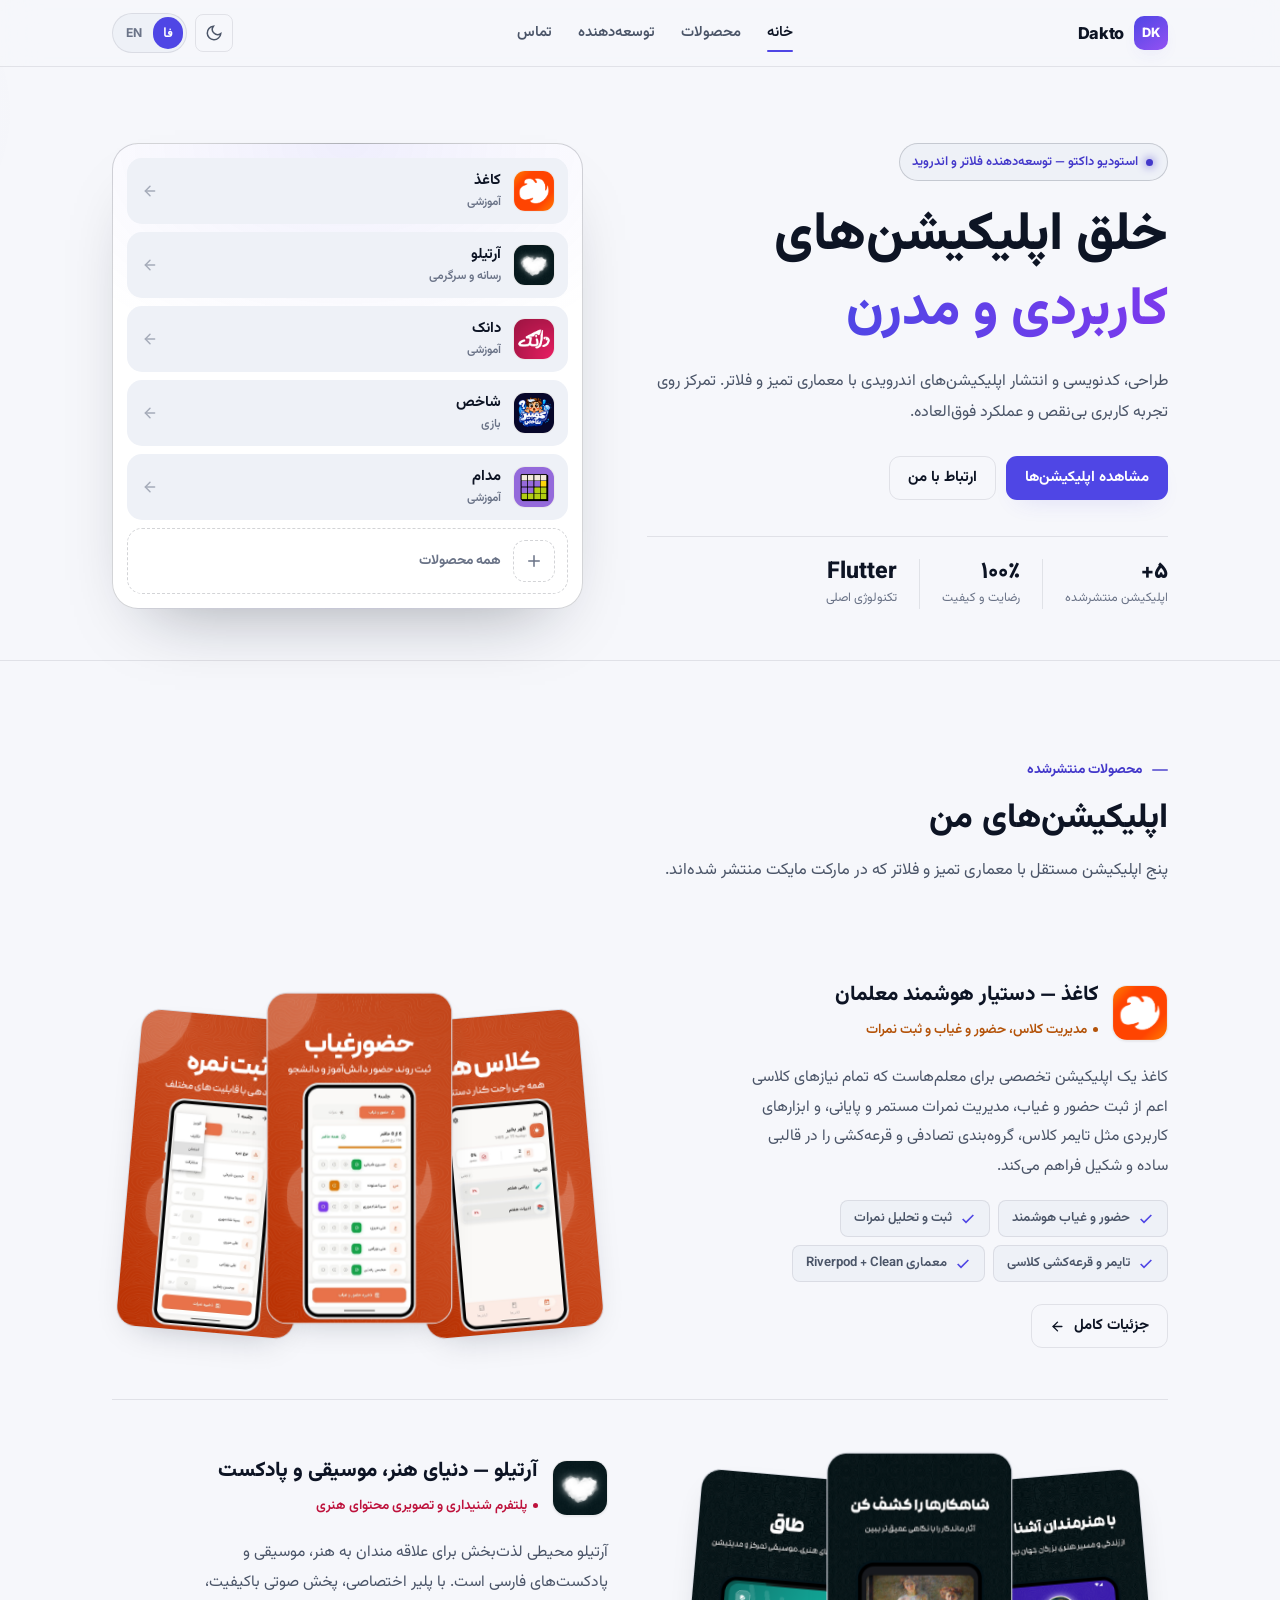
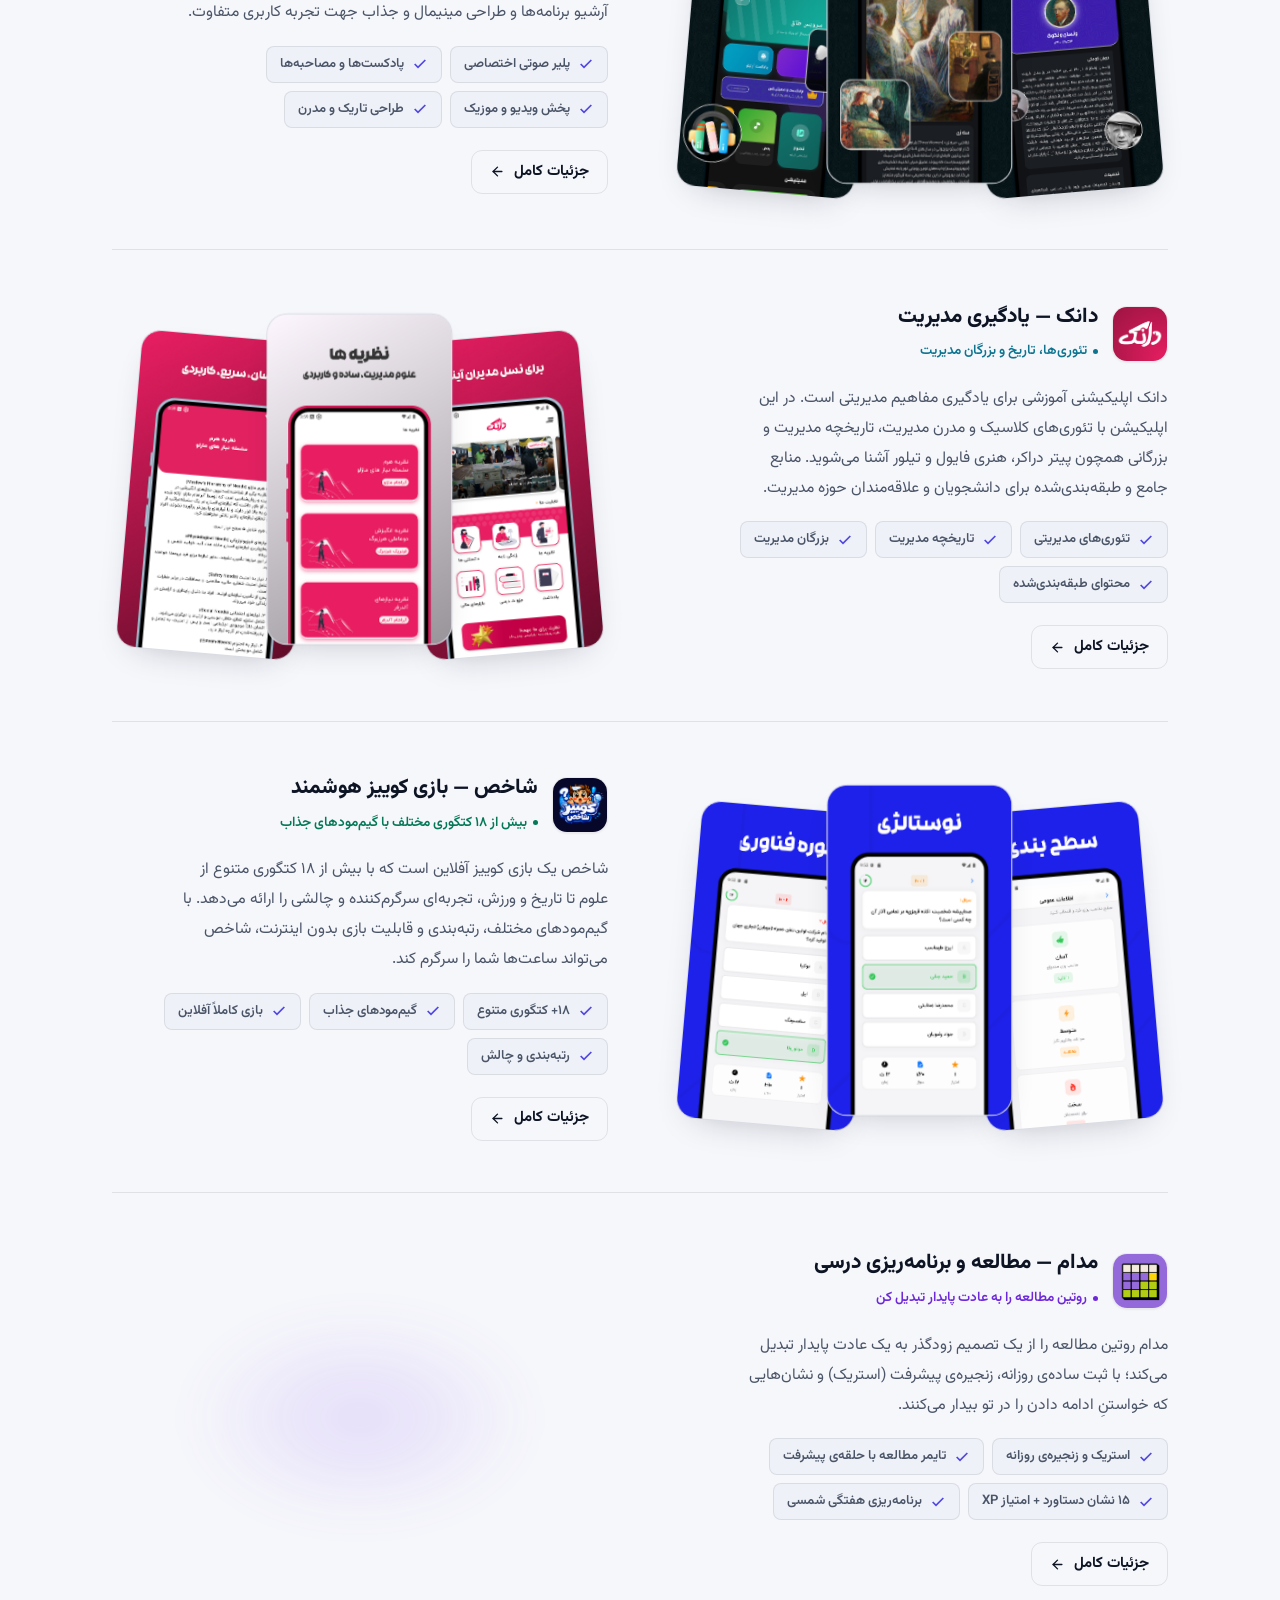
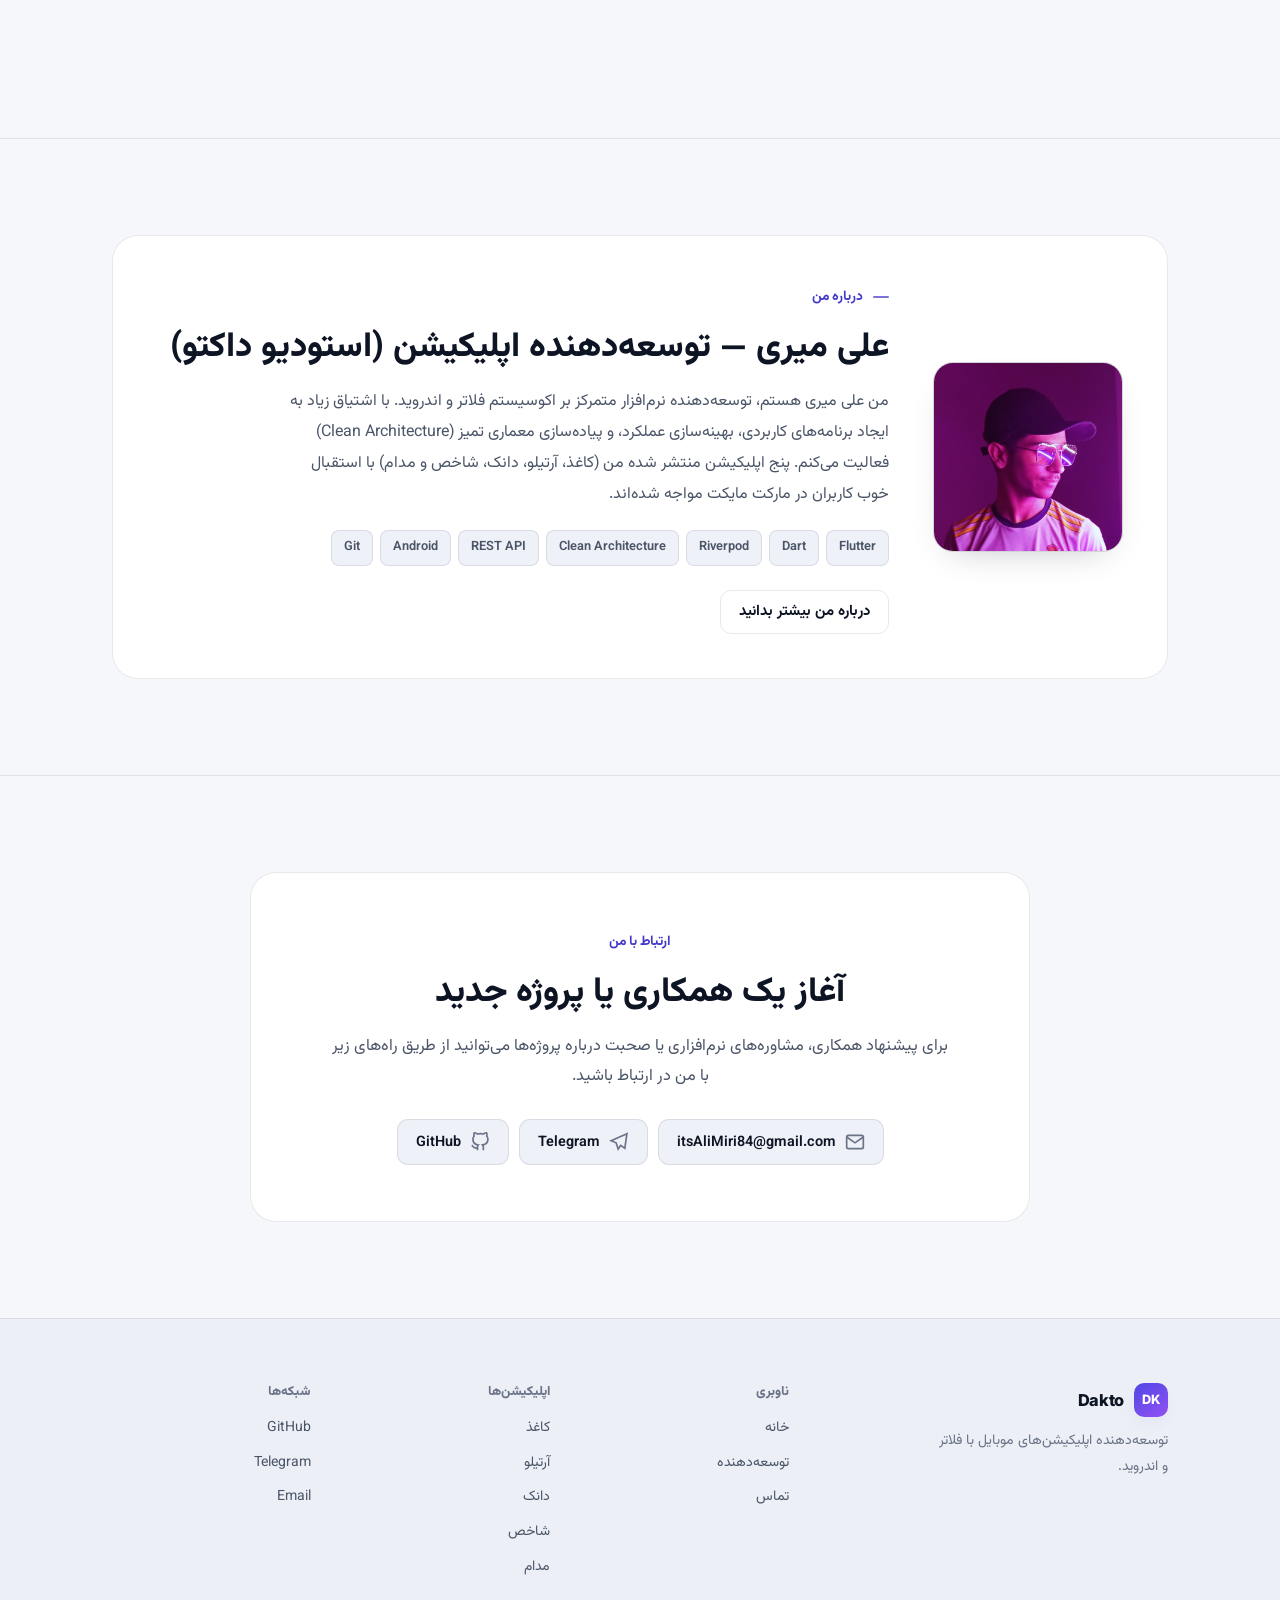
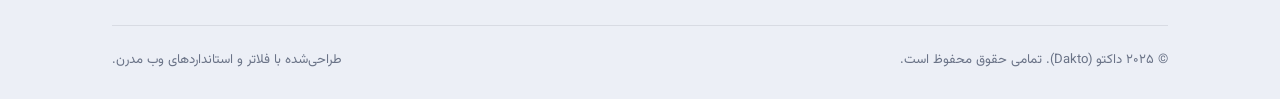
==== commit f4346a56: "improve UI/UX" ====
--- a/index.html
+++ b/index.html
@@ -139,7 +139,7 @@
     <section class="hero">
       <div class="wrap">
         <div class="hero-grid">
-          
+
           <div class="hero-content">
             <div class="badge">
               <span class="badge-dot"></span>
@@ -176,34 +176,63 @@
             </div>
           </div>
 
-          <!-- Hero App Stack — circular tiles (logo + name only).
-               auto-fill grid keeps the layout stable as apps are added;
-               adding a new app = one more <a> that wraps in cleanly. -->
-          <div class="hero-visual">
-            <a href="kaghaz.html" class="preview-card" aria-label="کاغذ">
-              <div class="preview-icon"><img src="assets/kaghaz-logo.png" alt="کاغذ Logo"></div>
-              <h4 class="preview-name" data-i18n="preview.kaghazTitle">کاغذ</h4>
-            </a>
-
-            <a href="artilo.html" class="preview-card" aria-label="آرتیلو">
-              <div class="preview-icon"><img src="assets/artilo-logo.png" alt="آرتیلو Logo"></div>
-              <h4 class="preview-name" data-i18n="preview.artiloTitle">آرتیلو</h4>
-            </a>
-
-            <a href="danak.html" class="preview-card" aria-label="دانک">
-              <div class="preview-icon"><img src="assets/danak-logo.png" alt="دانک Logo"></div>
-              <h4 class="preview-name" data-i18n="preview.danakTitle">دانک</h4>
-            </a>
-
-            <a href="shakhes.html" class="preview-card" aria-label="شاخص">
-              <div class="preview-icon"><img src="assets/shakhes-logo.png" alt="شاخص Logo"></div>
-              <h4 class="preview-name" data-i18n="preview.shakhesTitle">شاخص</h4>
-            </a>
-
-            <a href="modam.html" class="preview-card" aria-label="مدام">
-              <div class="preview-icon"><img src="assets/modam-logo.png" alt="مدام Logo"></div>
-              <h4 class="preview-name" data-i18n="preview.modamTitle">مدام</h4>
-            </a>
+          <!-- App dock: one row per app + an "all apps" link. -->
+          <div class="hero-panel">
+            <div class="hero-apps">
+              <a href="kaghaz.html" class="app-tile">
+                <span class="app-tile-logo"><img src="assets/kaghaz-logo.png" alt="" width="42" height="42"></span>
+                <span class="app-tile-text">
+                  <span class="app-tile-name" data-i18n="preview.kaghazTitle">کاغذ</span>
+                  <span class="app-tile-tag" data-i18n="preview.kaghazTag">آموزشی</span>
+                </span>
+                <svg class="app-tile-arrow" width="16" height="16" viewBox="0 0 24 24" fill="none" stroke="currentColor" stroke-width="2.2" stroke-linecap="round" stroke-linejoin="round" aria-hidden="true"><path d="M19 12H5"></path><path d="m12 19-7-7 7-7"></path></svg>
+              </a>
+
+              <a href="artilo.html" class="app-tile">
+                <span class="app-tile-logo"><img src="assets/artilo-logo.png" alt="" width="42" height="42"></span>
+                <span class="app-tile-text">
+                  <span class="app-tile-name" data-i18n="preview.artiloTitle">آرتیلو</span>
+                  <span class="app-tile-tag" data-i18n="preview.artiloTag">رسانه و سرگرمی</span>
+                </span>
+                <svg class="app-tile-arrow" width="16" height="16" viewBox="0 0 24 24" fill="none" stroke="currentColor" stroke-width="2.2" stroke-linecap="round" stroke-linejoin="round" aria-hidden="true"><path d="M19 12H5"></path><path d="m12 19-7-7 7-7"></path></svg>
+              </a>
+
+              <a href="danak.html" class="app-tile">
+                <span class="app-tile-logo"><img src="assets/danak-logo.png" alt="" width="42" height="42"></span>
+                <span class="app-tile-text">
+                  <span class="app-tile-name" data-i18n="preview.danakTitle">دانک</span>
+                  <span class="app-tile-tag" data-i18n="preview.danakTag">آموزشی</span>
+                </span>
+                <svg class="app-tile-arrow" width="16" height="16" viewBox="0 0 24 24" fill="none" stroke="currentColor" stroke-width="2.2" stroke-linecap="round" stroke-linejoin="round" aria-hidden="true"><path d="M19 12H5"></path><path d="m12 19-7-7 7-7"></path></svg>
+              </a>
+
+              <a href="shakhes.html" class="app-tile">
+                <span class="app-tile-logo"><img src="assets/shakhes-logo.png" alt="" width="42" height="42"></span>
+                <span class="app-tile-text">
+                  <span class="app-tile-name" data-i18n="preview.shakhesTitle">شاخص</span>
+                  <span class="app-tile-tag" data-i18n="preview.shakhesTag">بازی</span>
+                </span>
+                <svg class="app-tile-arrow" width="16" height="16" viewBox="0 0 24 24" fill="none" stroke="currentColor" stroke-width="2.2" stroke-linecap="round" stroke-linejoin="round" aria-hidden="true"><path d="M19 12H5"></path><path d="m12 19-7-7 7-7"></path></svg>
+              </a>
+
+              <a href="modam.html" class="app-tile">
+                <span class="app-tile-logo"><img src="assets/modam-logo.png" alt="" width="42" height="42"></span>
+                <span class="app-tile-text">
+                  <span class="app-tile-name" data-i18n="preview.modamTitle">مدام</span>
+                  <span class="app-tile-tag" data-i18n="preview.modamTag">آموزشی</span>
+                </span>
+                <svg class="app-tile-arrow" width="16" height="16" viewBox="0 0 24 24" fill="none" stroke="currentColor" stroke-width="2.2" stroke-linecap="round" stroke-linejoin="round" aria-hidden="true"><path d="M19 12H5"></path><path d="m12 19-7-7 7-7"></path></svg>
+              </a>
+
+              <a href="#apps" class="app-tile app-tile--more">
+                <span class="app-tile-more-icon">
+                  <svg width="18" height="18" viewBox="0 0 24 24" fill="none" stroke="currentColor" stroke-width="2" stroke-linecap="round" aria-hidden="true"><path d="M12 5v14M5 12h14"></path></svg>
+                </span>
+                <span class="app-tile-text">
+                  <span class="app-tile-name" data-i18n="hero.allApps">همه محصولات</span>
+                </span>
+              </a>
+            </div>
           </div>
 
         </div>
@@ -213,234 +242,266 @@
     <!-- ============ APPS SHOWCASE ============ -->
     <section id="apps" class="app-showcase">
       <div class="wrap">
-        <div class="section-eyebrow" data-i18n="apps.eyebrow">محصولات منتشرشده</div>
-        <h2 class="section-title" data-i18n="apps.title">اپلیکیشن‌های من</h2>
-        <p class="section-desc" data-i18n="apps.desc">
-          محصولات نرم‌افزاری مستقل که با معماری تمیز و فلاتر پیاده‌سازی شده و در دسترس کاربران قرار گرفته‌اند.
-        </p>
-
-        <!-- Kaghaz Card -->
-        <article class="app-card-featured card-kaghaz">
-          <div class="card-header-row">
+        <div class="section-head">
+          <div class="section-eyebrow" data-i18n="apps.eyebrow">محصولات منتشرشده</div>
+          <h2 class="section-title" data-i18n="apps.title">اپلیکیشن‌های من</h2>
+          <p class="section-desc" data-i18n="apps.desc">
+            محصولات نرم‌افزاری مستقل که با معماری تمیز و فلاتر پیاده‌سازی شده و در دسترس کاربران قرار گرفته‌اند.
+          </p>
+        </div>
+
+        <!-- Kaghaz -->
+        <article class="app-row card-kaghaz">
+          <div class="app-row-body">
             <div class="app-brand">
-              <img src="assets/kaghaz-logo.png" alt="کاغذ" class="app-logo-img">
+              <img src="assets/kaghaz-logo.png" alt="کاغذ" class="app-logo-img" width="56" height="56" loading="lazy">
               <div class="app-meta">
                 <h3 data-i18n="kaghaz.title">کاغذ — دستیار هوشمند معلمان</h3>
                 <span class="app-category kaghaz" data-i18n="kaghaz.tagline">مدیریت کلاس، حضور و غیاب و ثبت نمرات</span>
               </div>
             </div>
+
+            <p class="app-card-desc" data-i18n="kaghaz.desc">
+              کاغذ یک اپلیکیشن تخصصی برای معلم‌هاست که تمام نیازهای کلاسی اعم از ثبت حضور و غیاب، مدیریت نمرات مستمر و پایانی، و ابزارهای کاربردی مثل تایمر کلاس، گروه‌بندی تصادفی و قرعه‌کشی را در قالبی ساده و شکیل فراهم می‌کند.
+            </p>
+
+            <div class="feature-pills">
+              <div class="pill">
+                <svg width="16" height="16" viewBox="0 0 24 24" fill="none" stroke="currentColor" stroke-width="2.5"><polyline points="20 6 9 17 4 12"></polyline></svg>
+                <span data-i18n="kaghaz.pill1">حضور و غیاب هوشمند</span>
+              </div>
+              <div class="pill">
+                <svg width="16" height="16" viewBox="0 0 24 24" fill="none" stroke="currentColor" stroke-width="2.5"><polyline points="20 6 9 17 4 12"></polyline></svg>
+                <span data-i18n="kaghaz.pill2">ثبت و تحلیل نمرات</span>
+              </div>
+              <div class="pill">
+                <svg width="16" height="16" viewBox="0 0 24 24" fill="none" stroke="currentColor" stroke-width="2.5"><polyline points="20 6 9 17 4 12"></polyline></svg>
+                <span data-i18n="kaghaz.pill3">تایمر و قرعه‌کشی کلاسی</span>
+              </div>
+              <div class="pill">
+                <svg width="16" height="16" viewBox="0 0 24 24" fill="none" stroke="currentColor" stroke-width="2.5"><polyline points="20 6 9 17 4 12"></polyline></svg>
+                <span data-i18n="kaghaz.pill4">معماری Riverpod + Clean</span>
+              </div>
+            </div>
+
             <div class="card-actions">
-              <a href="kaghaz.html" class="btn btn-secondary" data-i18n="app.details">جزئیات کامل</a>
-            </div>
-          </div>
-
-          <p class="app-card-desc" data-i18n="kaghaz.desc">
-            کاغذ یک اپلیکیشن تخصصی برای معلم‌هاست که تمام نیازهای کلاسی اعم از ثبت حضور و غیاب، مدیریت نمرات مستمر و پایانی، و ابزارهای کاربردی مثل تایمر کلاس، گروه‌بندی تصادفی و قرعه‌کشی را در قالبی ساده و شکیل فراهم می‌کند.
-          </p>
-
-          <div class="feature-pills">
-            <div class="pill">
-              <svg width="16" height="16" viewBox="0 0 24 24" fill="none" stroke="currentColor" stroke-width="2.5"><polyline points="20 6 9 17 4 12"></polyline></svg>
-              <span data-i18n="kaghaz.pill1">حضور و غیاب هوشمند</span>
-            </div>
-            <div class="pill">
-              <svg width="16" height="16" viewBox="0 0 24 24" fill="none" stroke="currentColor" stroke-width="2.5"><polyline points="20 6 9 17 4 12"></polyline></svg>
-              <span data-i18n="kaghaz.pill2">ثبت و تحلیل نمرات</span>
-            </div>
-            <div class="pill">
-              <svg width="16" height="16" viewBox="0 0 24 24" fill="none" stroke="currentColor" stroke-width="2.5"><polyline points="20 6 9 17 4 12"></polyline></svg>
-              <span data-i18n="kaghaz.pill3">تایمر و قرعه‌کشی کلاسی</span>
-            </div>
-            <div class="pill">
-              <svg width="16" height="16" viewBox="0 0 24 24" fill="none" stroke="currentColor" stroke-width="2.5"><polyline points="20 6 9 17 4 12"></polyline></svg>
-              <span data-i18n="kaghaz.pill4">معماری Riverpod + Clean</span>
-            </div>
-          </div>
-
-          <div class="gallery-grid">
-            <div class="screenshot-item"><img src="assets/kaghaz/1.png" alt="اسکرین‌شات ۱ کاغذ" loading="lazy"></div>
-            <div class="screenshot-item"><img src="assets/kaghaz/2.png" alt="اسکرین‌شات ۲ کاغذ" loading="lazy"></div>
-            <div class="screenshot-item"><img src="assets/kaghaz/3.png" alt="اسکرین‌شات ۳ کاغذ" loading="lazy"></div>
+              <a href="kaghaz.html" class="btn btn-secondary">
+                <span data-i18n="app.details">جزئیات کامل</span>
+                <svg class="btn-arrow" width="15" height="15" viewBox="0 0 24 24" fill="none" stroke="currentColor" stroke-width="2.2" stroke-linecap="round" stroke-linejoin="round" aria-hidden="true"><path d="M19 12H5"></path><path d="m12 19-7-7 7-7"></path></svg>
+              </a>
+            </div>
+          </div>
+
+          <div class="app-row-media">
+            <div class="phone-fan">
+              <div class="fan-phone"><div class="screenshot-item"><img src="assets/kaghaz/1.png" alt="اسکرین‌شات ۱ کاغذ" loading="lazy"></div></div>
+              <div class="fan-phone"><div class="screenshot-item"><img src="assets/kaghaz/2.png" alt="اسکرین‌شات ۲ کاغذ" loading="lazy"></div></div>
+              <div class="fan-phone"><div class="screenshot-item"><img src="assets/kaghaz/3.png" alt="اسکرین‌شات ۳ کاغذ" loading="lazy"></div></div>
+            </div>
           </div>
         </article>
 
-        <!-- Artilo Card -->
-        <article class="app-card-featured card-artilo">
-          <div class="card-header-row">
+        <!-- Artilo -->
+        <article class="app-row card-artilo">
+          <div class="app-row-body">
             <div class="app-brand">
-              <img src="assets/artilo-logo.png" alt="آرتیلو" class="app-logo-img">
+              <img src="assets/artilo-logo.png" alt="آرتیلو" class="app-logo-img" width="56" height="56" loading="lazy">
               <div class="app-meta">
                 <h3 data-i18n="artilo.title">آرتیلو — دنیای هنر، موسیقی و پادکست</h3>
                 <span class="app-category artilo" data-i18n="artilo.tagline">پلتفرم شنیداری و تصویری محتوای هنری</span>
               </div>
             </div>
+
+            <p class="app-card-desc" data-i18n="artilo.desc">
+              آرتیلو محیطی لذت‌بخش برای علاقه مندان به هنر، موسیقی و پادکست‌های فارسی است. با پلیر اختصاصی، پخش صوتی باکیفیت، آرشیو برنامه‌ها و طراحی مینیمال و جذاب جهت تجربه کاربری متفاوت.
+            </p>
+
+            <div class="feature-pills">
+            <div class="pill">
+              <svg width="16" height="16" viewBox="0 0 24 24" fill="none" stroke="currentColor" stroke-width="2.5"><polyline points="20 6 9 17 4 12"></polyline></svg>
+              <span data-i18n="artilo.pill1">پلیر صوتی اختصاصی</span>
+            </div>
+            <div class="pill">
+              <svg width="16" height="16" viewBox="0 0 24 24" fill="none" stroke="currentColor" stroke-width="2.5"><polyline points="20 6 9 17 4 12"></polyline></svg>
+              <span data-i18n="artilo.pill2">پادکست‌ها و مصاحبه‌ها</span>
+            </div>
+            <div class="pill">
+              <svg width="16" height="16" viewBox="0 0 24 24" fill="none" stroke="currentColor" stroke-width="2.5"><polyline points="20 6 9 17 4 12"></polyline></svg>
+              <span data-i18n="artilo.pill3">پخش ویدیو و موزیک</span>
+            </div>
+            <div class="pill">
+              <svg width="16" height="16" viewBox="0 0 24 24" fill="none" stroke="currentColor" stroke-width="2.5"><polyline points="20 6 9 17 4 12"></polyline></svg>
+              <span data-i18n="artilo.pill4">طراحی تاریک و مدرن</span>
+            </div>
+          </div>
+
             <div class="card-actions">
-              <a href="artilo.html" class="btn btn-secondary" data-i18n="app.details">جزئیات کامل</a>
-            </div>
-          </div>
-
-          <p class="app-card-desc" data-i18n="artilo.desc">
-            آرتیلو محیطی لذت‌بخش برای علاقه مندان به هنر، موسیقی و پادکست‌های فارسی است. با پلیر اختصاصی، پخش صوتی باکیفیت، آرشیو برنامه‌ها و طراحی مینیمال و جذاب جهت تجربه کاربری متفاوت.
-          </p>
-
-          <div class="feature-pills">
-            <div class="pill">
-              <svg width="16" height="16" viewBox="0 0 24 24" fill="none" stroke="currentColor" stroke-width="2.5"><polyline points="20 6 9 17 4 12"></polyline></svg>
-              <span data-i18n="artilo.pill1">پلیر صوتی اختصاصی</span>
-            </div>
-            <div class="pill">
-              <svg width="16" height="16" viewBox="0 0 24 24" fill="none" stroke="currentColor" stroke-width="2.5"><polyline points="20 6 9 17 4 12"></polyline></svg>
-              <span data-i18n="artilo.pill2">پادکست‌ها و مصاحبه‌ها</span>
-            </div>
-            <div class="pill">
-              <svg width="16" height="16" viewBox="0 0 24 24" fill="none" stroke="currentColor" stroke-width="2.5"><polyline points="20 6 9 17 4 12"></polyline></svg>
-              <span data-i18n="artilo.pill3">پخش ویدیو و موزیک</span>
-            </div>
-            <div class="pill">
-              <svg width="16" height="16" viewBox="0 0 24 24" fill="none" stroke="currentColor" stroke-width="2.5"><polyline points="20 6 9 17 4 12"></polyline></svg>
-              <span data-i18n="artilo.pill4">طراحی تاریک و مدرن</span>
-            </div>
-          </div>
-
-          <div class="gallery-grid">
-            <div class="screenshot-item"><img src="assets/artilo/1.png" alt="اسکرین‌شات ۱ آرتیلو" loading="lazy"></div>
-            <div class="screenshot-item"><img src="assets/artilo/2.png" alt="اسکرین‌شات ۲ آرتیلو" loading="lazy"></div>
-            <div class="screenshot-item"><img src="assets/artilo/3.png" alt="اسکرین‌شات ۳ آرتیلو" loading="lazy"></div>
+              <a href="artilo.html" class="btn btn-secondary">
+                <span data-i18n="app.details">جزئیات کامل</span>
+                <svg class="btn-arrow" width="15" height="15" viewBox="0 0 24 24" fill="none" stroke="currentColor" stroke-width="2.2" stroke-linecap="round" stroke-linejoin="round" aria-hidden="true"><path d="M19 12H5"></path><path d="m12 19-7-7 7-7"></path></svg>
+              </a>
+            </div>
+          </div>
+
+          <div class="app-row-media">
+            <div class="phone-fan">
+              <div class="fan-phone"><div class="screenshot-item"><img src="assets/artilo/1.png" alt="اسکرین‌شات ۱ آرتیلو" loading="lazy"></div></div>
+              <div class="fan-phone"><div class="screenshot-item"><img src="assets/artilo/2.png" alt="اسکرین‌شات ۲ آرتیلو" loading="lazy"></div></div>
+              <div class="fan-phone"><div class="screenshot-item"><img src="assets/artilo/3.png" alt="اسکرین‌شات ۳ آرتیلو" loading="lazy"></div></div>
+            </div>
           </div>
         </article>
 
-        <!-- Danak Card -->
-        <article class="app-card-featured card-danak">
-          <div class="card-header-row">
+        <!-- Danak -->
+        <article class="app-row card-danak">
+          <div class="app-row-body">
             <div class="app-brand">
-              <img src="assets/danak-logo.png" alt="دانک" class="app-logo-img">
+              <img src="assets/danak-logo.png" alt="دانک" class="app-logo-img" width="56" height="56" loading="lazy">
               <div class="app-meta">
                 <h3 data-i18n="danak.title">دانک — یادگیری مدیریت</h3>
                 <span class="app-category danak" data-i18n="danak.tagline">تئوری‌ها، تاریخ و بزرگان مدیریت</span>
               </div>
             </div>
+
+            <p class="app-card-desc" data-i18n="danak.desc">
+              دانک اپلیکیشنی آموزشی برای یادگیری مفاهیم مدیریتی است. در این اپلیکیشن با تئوری‌های کلاسیک و مدرن مدیریت، تاریخچه مدیریت و بزرگانی همچون پیتر دراکر، هنری فایول و تیلور آشنا می‌شوید.
+            </p>
+
+            <div class="feature-pills">
+            <div class="pill">
+              <svg width="16" height="16" viewBox="0 0 24 24" fill="none" stroke="currentColor" stroke-width="2.5"><polyline points="20 6 9 17 4 12"></polyline></svg>
+              <span data-i18n="danak.pill1">تئوری‌های مدیریتی</span>
+            </div>
+            <div class="pill">
+              <svg width="16" height="16" viewBox="0 0 24 24" fill="none" stroke="currentColor" stroke-width="2.5"><polyline points="20 6 9 17 4 12"></polyline></svg>
+              <span data-i18n="danak.pill2">تاریخچه مدیریت</span>
+            </div>
+            <div class="pill">
+              <svg width="16" height="16" viewBox="0 0 24 24" fill="none" stroke="currentColor" stroke-width="2.5"><polyline points="20 6 9 17 4 12"></polyline></svg>
+              <span data-i18n="danak.pill3">بزرگان مدیریت</span>
+            </div>
+            <div class="pill">
+              <svg width="16" height="16" viewBox="0 0 24 24" fill="none" stroke="currentColor" stroke-width="2.5"><polyline points="20 6 9 17 4 12"></polyline></svg>
+              <span data-i18n="danak.pill4">محتوای طبقه‌بندی‌شده</span>
+            </div>
+          </div>
+
             <div class="card-actions">
-              <a href="danak.html" class="btn btn-secondary" data-i18n="app.details">جزئیات کامل</a>
-            </div>
-          </div>
-
-          <p class="app-card-desc" data-i18n="danak.desc">
-            دانک اپلیکیشنی آموزشی برای یادگیری مفاهیم مدیریتی است. در این اپلیکیشن با تئوری‌های کلاسیک و مدرن مدیریت، تاریخچه مدیریت و بزرگانی همچون پیتر دراکر، هنری فایول و تیلور آشنا می‌شوید.
-          </p>
-
-          <div class="feature-pills">
-            <div class="pill">
-              <svg width="16" height="16" viewBox="0 0 24 24" fill="none" stroke="currentColor" stroke-width="2.5"><polyline points="20 6 9 17 4 12"></polyline></svg>
-              <span data-i18n="danak.pill1">تئوری‌های مدیریتی</span>
-            </div>
-            <div class="pill">
-              <svg width="16" height="16" viewBox="0 0 24 24" fill="none" stroke="currentColor" stroke-width="2.5"><polyline points="20 6 9 17 4 12"></polyline></svg>
-              <span data-i18n="danak.pill2">تاریخچه مدیریت</span>
-            </div>
-            <div class="pill">
-              <svg width="16" height="16" viewBox="0 0 24 24" fill="none" stroke="currentColor" stroke-width="2.5"><polyline points="20 6 9 17 4 12"></polyline></svg>
-              <span data-i18n="danak.pill3">بزرگان مدیریت</span>
-            </div>
-            <div class="pill">
-              <svg width="16" height="16" viewBox="0 0 24 24" fill="none" stroke="currentColor" stroke-width="2.5"><polyline points="20 6 9 17 4 12"></polyline></svg>
-              <span data-i18n="danak.pill4">محتوای طبقه‌بندی‌شده</span>
-            </div>
-          </div>
-
-          <div class="gallery-grid">
-            <div class="screenshot-item"><img src="assets/danak/1.png" alt="اسکرین‌شات ۱ دانک" loading="lazy"></div>
-            <div class="screenshot-item"><img src="assets/danak/2.png" alt="اسکرین‌شات ۲ دانک" loading="lazy"></div>
-            <div class="screenshot-item"><img src="assets/danak/3.png" alt="اسکرین‌شات ۳ دانک" loading="lazy"></div>
+              <a href="danak.html" class="btn btn-secondary">
+                <span data-i18n="app.details">جزئیات کامل</span>
+                <svg class="btn-arrow" width="15" height="15" viewBox="0 0 24 24" fill="none" stroke="currentColor" stroke-width="2.2" stroke-linecap="round" stroke-linejoin="round" aria-hidden="true"><path d="M19 12H5"></path><path d="m12 19-7-7 7-7"></path></svg>
+              </a>
+            </div>
+          </div>
+
+          <div class="app-row-media">
+            <div class="phone-fan">
+              <div class="fan-phone"><div class="screenshot-item"><img src="assets/danak/1.png" alt="اسکرین‌شات ۱ دانک" loading="lazy"></div></div>
+              <div class="fan-phone"><div class="screenshot-item"><img src="assets/danak/2.png" alt="اسکرین‌شات ۲ دانک" loading="lazy"></div></div>
+              <div class="fan-phone"><div class="screenshot-item"><img src="assets/danak/3.png" alt="اسکرین‌شات ۳ دانک" loading="lazy"></div></div>
+            </div>
           </div>
         </article>
 
-        <!-- Shakhes Card -->
-        <article class="app-card-featured card-shakhes">
-          <div class="card-header-row">
+        <!-- Shakhes -->
+        <article class="app-row card-shakhes">
+          <div class="app-row-body">
             <div class="app-brand">
-              <img src="assets/shakhes-logo.png" alt="شاخص" class="app-logo-img">
+              <img src="assets/shakhes-logo.png" alt="شاخص" class="app-logo-img" width="56" height="56" loading="lazy">
               <div class="app-meta">
                 <h3 data-i18n="shakhes.title">شاخص — بازی کوییز هوشمند</h3>
                 <span class="app-category shakhes" data-i18n="shakhes.tagline">بیش از ۱۸ کتگوری مختلف با گیم‌مودهای جذاب</span>
               </div>
             </div>
+
+            <p class="app-card-desc" data-i18n="shakhes.desc">
+              شاخص یک بازی کوییز آفلاین است که با بیش از ۱۸ کتگوری متنوع از علوم تا تاریخ و ورزش، تجربه‌ای سرگرم‌کننده و چالشی را ارائه می‌دهد. با گیم‌مودهای مختلف، رتبه‌بندی و قابلیت بازی بدون اینترنت.
+            </p>
+
+          <div class="feature-pills">
+            <div class="pill">
+              <svg width="16" height="16" viewBox="0 0 24 24" fill="none" stroke="currentColor" stroke-width="2.5"><polyline points="20 6 9 17 4 12"></polyline></svg>
+              <span data-i18n="shakhes.pill1">۱۸+ کتگوری متنوع</span>
+            </div>
+            <div class="pill">
+              <svg width="16" height="16" viewBox="0 0 24 24" fill="none" stroke="currentColor" stroke-width="2.5"><polyline points="20 6 9 17 4 12"></polyline></svg>
+              <span data-i18n="shakhes.pill2">گیم‌مودهای جذاب</span>
+            </div>
+            <div class="pill">
+              <svg width="16" height="16" viewBox="0 0 24 24" fill="none" stroke="currentColor" stroke-width="2.5"><polyline points="20 6 9 17 4 12"></polyline></svg>
+              <span data-i18n="shakhes.pill3">بازی کاملاً آفلاین</span>
+            </div>
+            <div class="pill">
+              <svg width="16" height="16" viewBox="0 0 24 24" fill="none" stroke="currentColor" stroke-width="2.5"><polyline points="20 6 9 17 4 12"></polyline></svg>
+              <span data-i18n="shakhes.pill4">رتبه‌بندی و چالش</span>
+            </div>
+          </div>
+
             <div class="card-actions">
-              <a href="shakhes.html" class="btn btn-secondary" data-i18n="app.details">جزئیات کامل</a>
-            </div>
-          </div>
-
-          <p class="app-card-desc" data-i18n="shakhes.desc">
-            شاخص یک بازی کوییز آفلاین است که با بیش از ۱۸ کتگوری متنوع از علوم تا تاریخ و ورزش، تجربه‌ای سرگرم‌کننده و چالشی را ارائه می‌دهد. با گیم‌مودهای مختلف، رتبه‌بندی و قابلیت بازی بدون اینترنت.
-          </p>
-
-          <div class="feature-pills">
-            <div class="pill">
-              <svg width="16" height="16" viewBox="0 0 24 24" fill="none" stroke="currentColor" stroke-width="2.5"><polyline points="20 6 9 17 4 12"></polyline></svg>
-              <span data-i18n="shakhes.pill1">۱۸+ کتگوری متنوع</span>
-            </div>
-            <div class="pill">
-              <svg width="16" height="16" viewBox="0 0 24 24" fill="none" stroke="currentColor" stroke-width="2.5"><polyline points="20 6 9 17 4 12"></polyline></svg>
-              <span data-i18n="shakhes.pill2">گیم‌مودهای جذاب</span>
-            </div>
-            <div class="pill">
-              <svg width="16" height="16" viewBox="0 0 24 24" fill="none" stroke="currentColor" stroke-width="2.5"><polyline points="20 6 9 17 4 12"></polyline></svg>
-              <span data-i18n="shakhes.pill3">بازی کاملاً آفلاین</span>
-            </div>
-            <div class="pill">
-              <svg width="16" height="16" viewBox="0 0 24 24" fill="none" stroke="currentColor" stroke-width="2.5"><polyline points="20 6 9 17 4 12"></polyline></svg>
-              <span data-i18n="shakhes.pill4">رتبه‌بندی و چالش</span>
-            </div>
-          </div>
-
-          <div class="gallery-grid">
-            <div class="screenshot-item"><img src="assets/shakhes/1.png" alt="اسکرین‌شات ۱ شاخص" loading="lazy"></div>
-            <div class="screenshot-item"><img src="assets/shakhes/2.png" alt="اسکرین‌شات ۲ شاخص" loading="lazy"></div>
-            <div class="screenshot-item"><img src="assets/shakhes/3.png" alt="اسکرین‌شات ۳ شاخص" loading="lazy"></div>
+              <a href="shakhes.html" class="btn btn-secondary">
+                <span data-i18n="app.details">جزئیات کامل</span>
+                <svg class="btn-arrow" width="15" height="15" viewBox="0 0 24 24" fill="none" stroke="currentColor" stroke-width="2.2" stroke-linecap="round" stroke-linejoin="round" aria-hidden="true"><path d="M19 12H5"></path><path d="m12 19-7-7 7-7"></path></svg>
+              </a>
+            </div>
+          </div>
+
+          <div class="app-row-media">
+            <div class="phone-fan">
+              <div class="fan-phone"><div class="screenshot-item"><img src="assets/shakhes/1.png" alt="اسکرین‌شات ۱ شاخص" loading="lazy"></div></div>
+              <div class="fan-phone"><div class="screenshot-item"><img src="assets/shakhes/2.png" alt="اسکرین‌شات ۲ شاخص" loading="lazy"></div></div>
+              <div class="fan-phone"><div class="screenshot-item"><img src="assets/shakhes/3.png" alt="اسکرین‌شات ۳ شاخص" loading="lazy"></div></div>
+            </div>
           </div>
         </article>
 
-        <!-- Modam Card -->
-        <article class="app-card-featured card-modam">
-          <div class="card-header-row">
+        <!-- Modam -->
+        <article class="app-row card-modam">
+          <div class="app-row-body">
             <div class="app-brand">
-              <img src="assets/modam-logo.png" alt="مدام" class="app-logo-img">
+              <img src="assets/modam-logo.png" alt="مدام" class="app-logo-img" width="56" height="56" loading="lazy">
               <div class="app-meta">
                 <h3 data-i18n="modam.title">مدام — مطالعه و برنامه‌ریزی درسی</h3>
                 <span class="app-category modam" data-i18n="modam.tagline">روتین مطالعه را به عادت پایدار تبدیل کن</span>
               </div>
             </div>
+
+            <p class="app-card-desc" data-i18n="modam.desc">
+              مدام روتین مطالعه را از یک تصمیم زودگذر به یک عادت پایدار تبدیل می‌کند؛ با ثبت ساده‌ی روزانه، زنجیره‌ی پیشرفت (استریک) و نشان‌هایی که خواستنِ ادامه دادن را در تو بیدار می‌کنند.
+            </p>
+
+            <div class="feature-pills">
+              <div class="pill">
+                <svg width="16" height="16" viewBox="0 0 24 24" fill="none" stroke="currentColor" stroke-width="2.5"><polyline points="20 6 9 17 4 12"></polyline></svg>
+                <span data-i18n="modam.pill1">استریک و زنجیره‌ی روزانه</span>
+              </div>
+              <div class="pill">
+                <svg width="16" height="16" viewBox="0 0 24 24" fill="none" stroke="currentColor" stroke-width="2.5"><polyline points="20 6 9 17 4 12"></polyline></svg>
+                <span data-i18n="modam.pill2">تایمر مطالعه با حلقه‌ی پیشرفت</span>
+              </div>
+              <div class="pill">
+                <svg width="16" height="16" viewBox="0 0 24 24" fill="none" stroke="currentColor" stroke-width="2.5"><polyline points="20 6 9 17 4 12"></polyline></svg>
+                <span data-i18n="modam.pill3">۱۵ نشان دستاورد + امتیاز XP</span>
+              </div>
+              <div class="pill">
+                <svg width="16" height="16" viewBox="0 0 24 24" fill="none" stroke="currentColor" stroke-width="2.5"><polyline points="20 6 9 17 4 12"></polyline></svg>
+                <span data-i18n="modam.pill4">برنامه‌ریزی هفتگی شمسی</span>
+              </div>
+            </div>
+
             <div class="card-actions">
-              <a href="modam.html" class="btn btn-secondary" data-i18n="app.details">جزئیات کامل</a>
-            </div>
-          </div>
-
-          <p class="app-card-desc" data-i18n="modam.desc">
-            مدام روتین مطالعه را از یک تصمیم زودگذر به یک عادت پایدار تبدیل می‌کند؛ با ثبت ساده‌ی روزانه، زنجیره‌ی پیشرفت (استریک) و نشان‌هایی که خواستنِ ادامه دادن را در تو بیدار می‌کنند.
-          </p>
-
-          <div class="feature-pills">
-            <div class="pill">
-              <svg width="16" height="16" viewBox="0 0 24 24" fill="none" stroke="currentColor" stroke-width="2.5"><polyline points="20 6 9 17 4 12"></polyline></svg>
-              <span data-i18n="modam.pill1">استریک و زنجیره‌ی روزانه</span>
-            </div>
-            <div class="pill">
-              <svg width="16" height="16" viewBox="0 0 24 24" fill="none" stroke="currentColor" stroke-width="2.5"><polyline points="20 6 9 17 4 12"></polyline></svg>
-              <span data-i18n="modam.pill2">تایمر مطالعه با حلقه‌ی پیشرفت</span>
-            </div>
-            <div class="pill">
-              <svg width="16" height="16" viewBox="0 0 24 24" fill="none" stroke="currentColor" stroke-width="2.5"><polyline points="20 6 9 17 4 12"></polyline></svg>
-              <span data-i18n="modam.pill3">۱۵ نشان دستاورد + امتیاز XP</span>
-            </div>
-            <div class="pill">
-              <svg width="16" height="16" viewBox="0 0 24 24" fill="none" stroke="currentColor" stroke-width="2.5"><polyline points="20 6 9 17 4 12"></polyline></svg>
-              <span data-i18n="modam.pill4">برنامه‌ریزی هفتگی شمسی</span>
-            </div>
-          </div>
-
-          <div class="gallery-grid">
-            <div class="screenshot-item"><img src="assets/modam/1.png" alt="اسکرین‌شات ۱ مدام" loading="lazy"></div>
-            <div class="screenshot-item"><img src="assets/modam/2.png" alt="اسکرین‌شات ۲ مدام" loading="lazy"></div>
-            <div class="screenshot-item"><img src="assets/modam/3.png" alt="اسکرین‌شات ۳ مدام" loading="lazy"></div>
+              <a href="modam.html" class="btn btn-secondary">
+                <span data-i18n="app.details">جزئیات کامل</span>
+                <svg class="btn-arrow" width="15" height="15" viewBox="0 0 24 24" fill="none" stroke="currentColor" stroke-width="2.2" stroke-linecap="round" stroke-linejoin="round" aria-hidden="true"><path d="M19 12H5"></path><path d="m12 19-7-7 7-7"></path></svg>
+              </a>
+            </div>
+          </div>
+
+          <div class="app-row-media">
+            <div class="phone-fan">
+              <div class="fan-phone"><div class="screenshot-item"><img src="assets/modam/1.png" alt="اسکرین‌شات ۱ مدام" loading="lazy"></div></div>
+              <div class="fan-phone"><div class="screenshot-item"><img src="assets/modam/2.png" alt="اسکرین‌شات ۲ مدام" loading="lazy"></div></div>
+              <div class="fan-phone"><div class="screenshot-item"><img src="assets/modam/3.png" alt="اسکرین‌شات ۳ مدام" loading="lazy"></div></div>
+            </div>
           </div>
         </article>
 
@@ -448,14 +509,14 @@
     </section>
     <section id="about" class="about-section">
       <div class="wrap">
-            <div class="about-box">
-          <img src="assets/profile.jpg" alt="علی میری - توسعه‌دهنده داکتو" class="profile-avatar" onerror="this.outerHTML='<div class=\'avatar-placeholder\'>DK</div>'">
-          
-          <div>
+        <div class="about-box">
+          <img src="assets/profile.jpg" alt="علی میری - توسعه‌دهنده داکتو" class="profile-avatar" width="190" height="190" loading="lazy" onerror="this.outerHTML='<div class=\'avatar-placeholder\'>DK</div>'">
+
+          <div class="about-copy">
             <div class="section-eyebrow" data-i18n="about.eyebrow">درباره من</div>
             <h2 class="section-title" data-i18n="about.title">علی میری — توسعه‌دهنده اپلیکیشن</h2>
             <p class="about-bio" data-i18n="about.bio">
-              من علی میری هستم، توسعه‌دهنده نرم‌افزار متمرکز بر اکوسیستم فلاتر و اندروید. با اشتیاق زیاد به ایجاد برنامه‌های کاربردی، بهینه‌سازی عملکرد، و پیاده‌سازی معماری تمیز (Clean Architecture) فعالیت می‌کنم. دو اپلیکیشن منتشر شده من با استقبال خوب کاربران در مارکت مایکت مواجه شده‌اند.
+              من علی میری هستم، توسعه‌دهنده نرم‌افزار متمرکز بر اکوسیستم فلاتر و اندروید. با اشتیاق زیاد به ایجاد برنامه‌های کاربردی، بهینه‌سازی عملکرد، و پیاده‌سازی معماری تمیز (Clean Architecture) فعالیت می‌کنم. پنج اپلیکیشن منتشر شده من (کاغذ، آرتیلو، دانک، شاخص و مدام) با استقبال خوب کاربران در مارکت مایکت مواجه شده‌اند.
             </p>
 
             <div class="tech-tags">
@@ -478,9 +539,9 @@
     <section id="contact" class="contact-section">
       <div class="wrap">
         <div class="contact-card">
-          <div class="section-eyebrow" style="justify-content: center;" data-i18n="contact.eyebrow">ارتباط با من</div>
+          <div class="section-eyebrow" data-i18n="contact.eyebrow">ارتباط با من</div>
           <h2 class="section-title" data-i18n="contact.title">آغاز یک همکاری یا پروژه جدید</h2>
-          <p class="section-desc" style="margin: 0 auto 32px;" data-i18n="contact.desc">
+          <p class="section-desc" data-i18n="contact.desc">
             برای پیشنهاد همکاری، مشاوره‌های نرم‌افزار یا صحبت درباره پروژه‌ها می‌توانید از طریق راه‌های زیر با من در ارتباط باشید.
           </p>
 
@@ -534,8 +595,8 @@
 
         <div class="footer-col">
           <h5 data-i18n="footer.col3">شبکه‌ها</h5>
-          <a href="https://github.com/alimiri" target="_blank" rel="noopener">GitHub</a>
-          <a href="https://t.me/alimiri_dev" target="_blank" rel="noopener">Telegram</a>
+          <a href="https://github.com/4itsam" target="_blank" rel="noopener">GitHub</a>
+          <a href="https://t.me/itsAliMiri" target="_blank" rel="noopener">Telegram</a>
           <a href="mailto:itsAliMiri84@gmail.com">Email</a>
         </div>
       </div>
--- a/style.css
+++ b/style.css
@@ -1,152 +1,148 @@
 /* -------------------------------------------------------------
    Ali Miri (Dakto Studio) — Portfolio & App Showcase
-   Design System: Modern Glassmorphic Tech (Dark & Light)
-   Built with CSS Logical Properties for Seamless RTL/LTR Support
+   Design system: quiet editorial dark UI, single brand accent,
+   app colors used only as small identity cues.
+   All layout uses CSS logical properties for RTL/LTR support.
 ------------------------------------------------------------- */
 
 :root {
-  /* ---- Modern Tech — Dark Mode (Default) ---- */
-  --bg-dark: #090b10;
-  --bg-surface: #0f131d;
-  --bg-card: rgba(18, 24, 38, 0.72);
-  --bg-card-hover: rgba(26, 34, 54, 0.85);
-  --bg-glass: rgba(255, 255, 255, 0.04);
-  --bg-glass-active: rgba(255, 255, 255, 0.09);
-
-  --text-primary: #f8fafc;
-  --text-secondary: #94a3b8;
-  --text-muted: #64748b;
-  --text-on-accent: #ffffff;
-
-  --border: rgba(255, 255, 255, 0.09);
-  --border-hover: rgba(99, 102, 241, 0.55);
-
-  /* Brand Accents */
-  --accent-primary: #6366f1;           /* Electric Indigo */
-  --accent-primary-hover: #4f46e5;
-  --accent-primary-glow: rgba(99, 102, 241, 0.28);
-  --accent-indigo: var(--accent-primary);
-  --accent-indigo-glow: var(--accent-primary-glow);
-
-  /* App Accents */
-  --accent-kaghaz: #f59e0b;           /* Amber / Gold */
-  --accent-kaghaz-glow: rgba(245, 158, 11, 0.25);
-  --accent-artilo: #f43f5e;           /* Rose Coral */
-  --accent-artilo-glow: rgba(244, 63, 94, 0.25);
-  --accent-danak: #06b6d4;            /* Cyan */
-  --accent-danak-glow: rgba(6, 182, 212, 0.25);
-  --accent-shakhes: #10b981;          /* Emerald */
-  --accent-shakhes-glow: rgba(16, 185, 129, 0.25);
-  --accent-modam: #8b5cf6;            /* Violet */
-  --accent-modam-glow: rgba(139, 92, 246, 0.25);
-
-  --topbar-bg: rgba(9, 11, 16, 0.78);
-  --drawer-bg: rgba(15, 19, 29, 0.95);
-  --footer-bg: #06080c;
-  --grid-line: rgba(255, 255, 255, 0.025);
-
-  --shadow-sm: 0 2px 8px rgba(0, 0, 0, 0.25);
-  --shadow-md: 0 8px 24px -4px rgba(0, 0, 0, 0.35);
-  --shadow-lg: 0 16px 40px -8px rgba(0, 0, 0, 0.45);
-  --shadow-hard: var(--shadow-md);
-  --shadow-hard-sm: var(--shadow-sm);
-  --shadow-nav: 0 10px 30px rgba(0, 0, 0, 0.5);
-  --glow-accent: 0 0 24px var(--accent-primary-glow);
-
+  /* ---- Surfaces ---- */
+  --bg: #07080b;
+  --bg-soft: #0b0d13;
+  --surface: #0f1219;
+  --surface-2: #151922;
+  --surface-3: #1c212c;
+  --footer-bg: #05060a;
+
+  /* ---- Ink ---- */
+  --ink: #f3f5fb;
+  --ink-2: #a3abba;
+  --ink-3: #71798a;
+
+  /* ---- Lines ---- */
+  --line: rgba(255, 255, 255, 0.08);
+  --line-strong: rgba(255, 255, 255, 0.16);
+
+  /* ---- Brand ---- */
+  --brand: #6d6cf7;
+  --brand-hover: #7d7cff;
+  --brand-ink: #a5a4ff;
+  --brand-soft: rgba(109, 108, 247, 0.12);
+  --brand-glow: rgba(109, 108, 247, 0.3);
+  --accent-primary: var(--brand);
+  --accent-primary-hover: var(--brand-hover);
+  --accent-primary-glow: var(--brand-glow);
+  --accent-indigo: var(--brand);
+  --accent-indigo-glow: var(--brand-glow);
+
+  /* ---- App identity colours ---- */
+  --accent-kaghaz: #f59e0b;
+  --accent-kaghaz-glow: rgba(245, 158, 11, 0.3);
+  --accent-artilo: #f43f5e;
+  --accent-artilo-glow: rgba(244, 63, 94, 0.3);
+  --accent-danak: #06b6d4;
+  --accent-danak-glow: rgba(6, 182, 212, 0.3);
+  --accent-shakhes: #10b981;
+  --accent-shakhes-glow: rgba(16, 185, 129, 0.3);
+  --accent-modam: #8b5cf6;
+  --accent-modam-glow: rgba(139, 92, 246, 0.3);
+
+  /* ---- Chrome ---- */
+  --nav-bg: rgba(7, 8, 11, 0.72);
+  --drawer-bg: #0b0d13;
+
+  /* ---- Elevation ---- */
+  --shadow-1: 0 1px 2px rgba(0, 0, 0, 0.35);
+  --shadow-2: 0 14px 34px -18px rgba(0, 0, 0, 0.7);
+  --shadow-3: 0 34px 70px -34px rgba(0, 0, 0, 0.85);
+
+  /* ---- Type ---- */
   --font-fa: "Vazirmatn", -apple-system, BlinkMacSystemFont, "Segoe UI", Roboto, sans-serif;
-  --font-fa-display: "Vazirmatn", sans-serif;
-  --font-en-display: "Inter", -apple-system, BlinkMacSystemFont, "Segoe UI", sans-serif;
-  --font-en-body: "Inter", -apple-system, BlinkMacSystemFont, "Segoe UI", sans-serif;
-  --font-mono: "Inter", "Vazirmatn", ui-monospace, SFMono-Regular, monospace;
-
-  --max-w: 1160px;
-  --gutter: clamp(16px, 4vw, 40px);
-  --section-gap: clamp(64px, 10vw, 110px);
-  --radius-xs: 6px;
-  --radius-sm: 10px;
-  --radius-md: 14px;
-  --radius-lg: 18px;
-  --radius-xl: 24px;
+  --font-en: "Inter", -apple-system, BlinkMacSystemFont, "Segoe UI", sans-serif;
+  --tracking: -0.015em;
+
+  /* ---- Metrics ---- */
+  --max-w: 1120px;
+  --gutter: clamp(18px, 4.5vw, 32px);
+  --section-y: clamp(56px, 8vw, 96px);
+  --nav-h: 66px;
+  --radius-xs: 8px;
+  --radius-sm: 11px;
+  --radius-md: 15px;
+  --radius-lg: 20px;
+  --radius-xl: 26px;
   --radius-full: 9999px;
-  --ease-smooth: cubic-bezier(0.16, 1, 0.3, 1);
-  --ease-bounce: cubic-bezier(0.34, 1.56, 0.64, 1);
-}
-
-/* ---- Modern Tech — Light Mode ---- */
+  --ease: cubic-bezier(0.22, 1, 0.36, 1);
+  --ease-bounce: cubic-bezier(0.34, 1.4, 0.64, 1);
+}
+
+/* ---- Light theme ---- */
 :root[data-theme="light"] {
-  --bg-dark: #f8fafc;
-  --bg-surface: #ffffff;
-  --bg-card: rgba(255, 255, 255, 0.88);
-  --bg-card-hover: #ffffff;
-  --bg-glass: rgba(0, 0, 0, 0.035);
-  --bg-glass-active: rgba(0, 0, 0, 0.07);
-
-  --text-primary: #0f172a;
-  --text-secondary: #475569;
-  --text-muted: #64748b;
-  --text-on-accent: #ffffff;
-
-  --border: rgba(15, 23, 42, 0.08);
-  --border-hover: rgba(99, 102, 241, 0.45);
-
-  --accent-primary: #4f46e5;
-  --accent-primary-hover: #4338ca;
-  --accent-primary-glow: rgba(79, 70, 229, 0.2);
-  --accent-indigo: var(--accent-primary);
-  --accent-indigo-glow: var(--accent-primary-glow);
-
-  --accent-kaghaz: #d97706;
-  --accent-kaghaz-glow: rgba(217, 119, 6, 0.2);
-  --accent-artilo: #e11d48;
-  --accent-artilo-glow: rgba(225, 29, 72, 0.2);
-  --accent-danak: #0891b2;
-  --accent-danak-glow: rgba(8, 145, 178, 0.2);
-  --accent-shakhes: #059669;
-  --accent-shakhes-glow: rgba(5, 150, 105, 0.2);
-  --accent-modam: #7c3aed;
-  --accent-modam-glow: rgba(124, 58, 237, 0.2);
-
-  --topbar-bg: rgba(248, 250, 252, 0.82);
-  --drawer-bg: rgba(255, 255, 255, 0.98);
-  --footer-bg: #f1f5f9;
-  --grid-line: rgba(0, 0, 0, 0.03);
-
-  --shadow-sm: 0 2px 8px rgba(15, 23, 42, 0.04);
-  --shadow-md: 0 10px 25px -4px rgba(15, 23, 42, 0.08);
-  --shadow-lg: 0 20px 40px -10px rgba(15, 23, 42, 0.12);
-  --shadow-hard: var(--shadow-md);
-  --shadow-hard-sm: var(--shadow-sm);
-  --shadow-nav: 0 8px 24px rgba(15, 23, 42, 0.06);
-  --glow-accent: 0 0 20px var(--accent-primary-glow);
+  --bg: #f6f7fb;
+  --bg-soft: #ffffff;
+  --surface: #ffffff;
+  --surface-2: #eef1f7;
+  --surface-3: #e4e8f1;
+  --footer-bg: #eceff6;
+
+  --ink: #0d1424;
+  --ink-2: #4b5568;
+  --ink-3: #6a7387;
+
+  --line: rgba(13, 20, 36, 0.09);
+  --line-strong: rgba(13, 20, 36, 0.18);
+
+  --brand: #4f46e5;
+  --brand-hover: #4338ca;
+  --brand-ink: #4338ca;
+  --brand-soft: rgba(79, 70, 229, 0.09);
+  --brand-glow: rgba(79, 70, 229, 0.22);
+
+  --accent-kaghaz: #b45309;
+  --accent-kaghaz-glow: rgba(245, 158, 11, 0.22);
+  --accent-artilo: #be123c;
+  --accent-artilo-glow: rgba(244, 63, 94, 0.2);
+  --accent-danak: #0e7490;
+  --accent-danak-glow: rgba(6, 182, 212, 0.2);
+  --accent-shakhes: #047857;
+  --accent-shakhes-glow: rgba(16, 185, 129, 0.2);
+  --accent-modam: #6d28d9;
+  --accent-modam-glow: rgba(139, 92, 246, 0.2);
+
+  --nav-bg: rgba(246, 247, 251, 0.82);
+  --drawer-bg: #ffffff;
+
+  --shadow-1: 0 1px 2px rgba(13, 20, 36, 0.06);
+  --shadow-2: 0 14px 34px -20px rgba(13, 20, 36, 0.3);
+  --shadow-3: 0 34px 70px -38px rgba(13, 20, 36, 0.4);
+
+  --tracking: -0.02em;
 }
 
 /* ---------- RESET & BASE ---------- */
 
-*, *::before, *::after {
+*,
+*::before,
+*::after {
   box-sizing: border-box;
   margin: 0;
   padding: 0;
 }
 
 html {
-  background-color: var(--bg-dark);
-  color: var(--text-primary);
+  background-color: var(--bg);
+  color: var(--ink);
   scroll-behavior: smooth;
   -webkit-text-size-adjust: 100%;
-}
-
-html[dir="rtl"] body {
-  font-family: var(--font-fa);
-}
-
-html[dir="ltr"] body {
-  font-family: var(--font-en-body);
+  scroll-padding-block-start: calc(var(--nav-h) + 16px);
 }
 
 body {
-  background-color: var(--bg-dark);
-  color: var(--text-primary);
-  line-height: 1.7;
+  background-color: var(--bg);
+  color: var(--ink);
+  font-family: var(--font-en);
+  font-size: 1rem;
+  line-height: 1.75;
   min-height: 100vh;
   overflow-x: hidden;
   -webkit-font-smoothing: antialiased;
@@ -154,40 +150,50 @@
   position: relative;
 }
 
-/* Ambient glow in background */
+html[dir="rtl"] body {
+  font-family: var(--font-fa);
+  line-height: 1.9;
+}
+
+/* One soft brand wash at the top — no coloured smudges. */
 body::before {
   content: "";
   position: fixed;
-  inset-block-start: -150px;
+  inset-block-start: calc(var(--nav-h) * -3);
   inset-inline-start: 50%;
   transform: translateX(-50%);
-  width: min(1000px, 95vw);
-  height: 600px;
-  background: radial-gradient(circle, var(--accent-primary-glow) 0%, transparent 65%);
+  width: min(1100px, 100vw);
+  height: 620px;
+  background: radial-gradient(ellipse at center, var(--brand-glow) 0%, transparent 62%);
+  opacity: 0.5;
   pointer-events: none;
   z-index: 0;
-  opacity: 0.65;
 }
 
 :root[data-theme="light"] body::before {
-  opacity: 0.45;
+  opacity: 0.35;
 }
 
 h1, h2, h3, h4, h5, h6 {
-  color: var(--text-primary);
-  line-height: 1.28;
+  color: var(--ink);
+  line-height: 1.35;
   font-weight: 700;
-}
-
-html[dir="rtl"] h1, html[dir="rtl"] h2, html[dir="rtl"] h3, html[dir="rtl"] h4 {
-  font-family: var(--font-fa-display);
+  letter-spacing: var(--tracking);
+  text-wrap: balance;
+}
+
+html[dir="rtl"] h1,
+html[dir="rtl"] h2,
+html[dir="rtl"] h3,
+html[dir="rtl"] h4,
+html[dir="rtl"] h5 {
+  letter-spacing: 0;
+  line-height: 1.5;
   font-weight: 800;
 }
 
-html[dir="ltr"] h1, html[dir="ltr"] h2, html[dir="ltr"] h3, html[dir="ltr"] h4 {
-  font-family: var(--font-en-display);
-  font-weight: 700;
-  letter-spacing: -0.02em;
+p {
+  text-wrap: pretty;
 }
 
 img {
@@ -207,10 +213,16 @@
   cursor: pointer;
   border: none;
   background: none;
+  color: inherit;
   -webkit-tap-highlight-color: transparent;
 }
 
+svg {
+  flex-shrink: 0;
+}
+
 .wrap {
+  width: 100%;
   max-width: var(--max-w);
   margin-inline: auto;
   padding-inline: var(--gutter);
@@ -219,43 +231,274 @@
 }
 
 ::selection {
-  background: var(--accent-primary);
-  color: var(--text-on-accent);
+  background: var(--brand);
+  color: #fff;
 }
 
 :focus-visible {
-  outline: 2px solid var(--accent-primary);
+  outline: 2px solid var(--brand);
   outline-offset: 3px;
-}
-
-/* ---------- NAVBAR ---------- */
+  border-radius: 4px;
+}
+
+/* ---------- SHARED SECTION PIECES ---------- */
+
+.section-eyebrow {
+  display: inline-flex;
+  align-items: center;
+  gap: 10px;
+  font-size: 0.8rem;
+  font-weight: 700;
+  letter-spacing: 0.08em;
+  text-transform: uppercase;
+  color: var(--brand-ink);
+  margin-bottom: 12px;
+}
+
+html[dir="rtl"] .section-eyebrow {
+  letter-spacing: 0;
+  font-size: 0.86rem;
+}
+
+.section-eyebrow::before {
+  content: "";
+  width: 16px;
+  height: 2px;
+  border-radius: 2px;
+  background: currentColor;
+  opacity: 0.7;
+}
+
+.section-title {
+  font-size: clamp(1.6rem, 3vw, 2.15rem);
+  line-height: 1.4;
+  letter-spacing: var(--tracking);
+  margin-bottom: 12px;
+  color: var(--ink);
+}
+
+.section-desc {
+  font-size: 1.02rem;
+  color: var(--ink-2);
+  max-width: 620px;
+  margin-bottom: 36px;
+  line-height: 1.85;
+}
+
+.section-head {
+  display: flex;
+  flex-direction: column;
+  align-items: flex-start;
+  margin-bottom: clamp(28px, 4vw, 44px);
+  max-width: 660px;
+}
+
+.section-head .section-eyebrow,
+.section-head .section-title {
+  margin-bottom: 10px;
+}
+
+.section-head .section-desc {
+  margin-bottom: 0;
+}
+
+.section-block {
+  margin-top: clamp(48px, 6vw, 80px);
+}
+
+/* ---------- BADGES / CHIPS ---------- */
+
+.badge {
+  display: inline-flex;
+  align-items: center;
+  gap: 8px;
+  padding: 6px 14px 6px 12px;
+  border-radius: var(--radius-full);
+  font-size: 0.8rem;
+  font-weight: 600;
+  border: 1px solid var(--row-glow, var(--line-strong));
+  background: var(--surface-2);
+  color: var(--row-accent, var(--brand-ink));
+  margin-bottom: 18px;
+}
+
+.badge-dot {
+  width: 7px;
+  height: 7px;
+  border-radius: 50%;
+  background: currentColor;
+  box-shadow: 0 0 10px currentColor;
+  flex-shrink: 0;
+}
+
+.pill {
+  display: inline-flex;
+  align-items: center;
+  gap: 8px;
+  padding: 7px 13px;
+  border-radius: var(--radius-xs);
+  background: var(--surface-2);
+  border: 1px solid var(--line);
+  font-size: 0.82rem;
+  color: var(--ink-2);
+  font-weight: 600;
+  line-height: 1.6;
+  transition: border-color 0.2s ease, color 0.2s ease;
+}
+
+.pill svg {
+  color: var(--brand);
+}
+
+.pill:hover {
+  border-color: var(--line-strong);
+  color: var(--ink);
+}
+
+.tech-tag {
+  padding: 6px 12px;
+  border-radius: var(--radius-xs);
+  background: var(--surface-2);
+  border: 1px solid var(--line);
+  font-size: 0.8rem;
+  color: var(--ink-2);
+  font-weight: 600;
+  line-height: 1.7;
+  transition: all 0.2s ease;
+}
+
+.tech-tag:hover {
+  border-color: var(--brand);
+  color: var(--brand-ink);
+}
+
+/* ---------- BUTTONS ---------- */
+
+.btn {
+  display: inline-flex;
+  align-items: center;
+  justify-content: center;
+  gap: 9px;
+  min-height: 44px;
+  padding: 0 18px;
+  border-radius: var(--radius-sm);
+  font-size: 0.93rem;
+  font-weight: 700;
+  border: 1px solid var(--line);
+  background: var(--surface-2);
+  color: var(--ink);
+  white-space: nowrap;
+  transition: background 0.22s ease, border-color 0.22s ease, color 0.22s ease, transform 0.22s var(--ease);
+}
+
+.btn:hover {
+  transform: translateY(-1px);
+  border-color: var(--line-strong);
+  background: var(--surface-3);
+}
+
+.btn:active {
+  transform: translateY(0);
+}
+
+.btn-primary {
+  background: var(--brand);
+  border-color: transparent;
+  color: #fff;
+  box-shadow: 0 10px 26px -14px var(--brand-glow);
+}
+
+.btn-primary:hover {
+  background: var(--brand-hover);
+  border-color: transparent;
+  color: #fff;
+  box-shadow: 0 14px 30px -14px var(--brand-glow);
+}
+
+.btn-secondary {
+  background: transparent;
+  color: var(--ink);
+}
+
+.btn-secondary:hover {
+  background: var(--surface-2);
+  border-color: var(--brand);
+  color: var(--brand-ink);
+}
+
+.btn .btn-arrow,
+.back-link .btn-arrow {
+  transition: translate 0.22s var(--ease);
+}
+
+html[dir="ltr"] .btn .btn-arrow,
+html[dir="ltr"] .back-link .btn-arrow {
+  transform: scaleX(-1);
+}
+
+.btn:hover .btn-arrow {
+  translate: -3px 0;
+}
+
+html[dir="ltr"] .btn:hover .btn-arrow {
+  translate: 3px 0;
+}
+
+/* Store badges */
+.store-badges {
+  display: flex;
+  align-items: center;
+  gap: 10px;
+  flex-wrap: wrap;
+}
+
+.store-badge {
+  display: inline-flex;
+  align-items: center;
+  justify-content: center;
+  padding: 7px 14px;
+  min-height: 44px;
+  border-radius: var(--radius-sm);
+  border: 1px solid var(--line);
+  background: var(--surface-2);
+  transition: all 0.22s ease;
+}
+
+.store-badge:hover {
+  border-color: var(--brand);
+  background: var(--surface-3);
+  transform: translateY(-1px);
+}
+
+.store-badge img {
+  height: 24px;
+  width: auto;
+}
+
+/* ---------- TOPBAR ---------- */
 
 .topbar {
   position: sticky;
   top: 0;
   z-index: 1000;
-  background: var(--topbar-bg);
-  backdrop-filter: blur(16px);
-  -webkit-backdrop-filter: blur(16px);
-  border-block-end: 1px solid var(--border);
-  transition: background 0.3s ease, border-color 0.3s ease, box-shadow 0.3s ease;
+  background: var(--nav-bg);
+  backdrop-filter: blur(18px) saturate(140%);
+  -webkit-backdrop-filter: blur(18px) saturate(140%);
+  border-block-end: 1px solid var(--line);
+  transition: box-shadow 0.25s ease, border-color 0.25s ease;
 }
 
 .topbar.scrolled {
-  box-shadow: var(--shadow-nav);
-  border-block-end-color: rgba(255, 255, 255, 0.12);
-}
-
-:root[data-theme="light"] .topbar.scrolled {
-  border-block-end-color: rgba(15, 23, 42, 0.1);
+  box-shadow: var(--shadow-2);
+  border-block-end-color: var(--line-strong);
 }
 
 .topbar .wrap {
   display: flex;
   align-items: center;
   justify-content: space-between;
-  padding-block: 12px;
   gap: 16px;
+  min-height: var(--nav-h);
 }
 
 .nav-logo {
@@ -263,124 +506,119 @@
   align-items: center;
   gap: 10px;
   user-select: none;
-  transition: transform 0.25s var(--ease-smooth);
-}
-
-.nav-logo:hover {
-  transform: translateY(-1px);
 }
 
 .logo-icon {
-  width: 38px;
-  height: 38px;
-  border-radius: var(--radius-sm);
-  background: linear-gradient(135deg, var(--accent-primary) 0%, #a855f7 100%);
-  color: #ffffff;
+  width: 34px;
+  height: 34px;
+  border-radius: 10px;
+  background: linear-gradient(145deg, var(--brand) 0%, #a855f7 130%);
+  color: #fff;
   display: flex;
   align-items: center;
   justify-content: center;
-  font-family: var(--font-en-display);
+  font-family: var(--font-en);
   font-weight: 800;
-  font-size: 0.95rem;
-  letter-spacing: -0.04em;
-  box-shadow: 0 4px 14px var(--accent-primary-glow);
-  border: 1px solid rgba(255, 255, 255, 0.25);
+  font-size: 0.8rem;
+  letter-spacing: -0.02em;
+  box-shadow: 0 8px 20px -10px var(--brand-glow);
   flex-shrink: 0;
 }
 
 .nav-name {
-  font-size: 1.25rem;
+  font-family: var(--font-en);
+  font-size: 1.02rem;
   font-weight: 800;
-  color: var(--text-primary);
-  letter-spacing: -0.01em;
-}
-
-/* Desktop Navigation (visible on screen > 820px) */
+  letter-spacing: -0.02em;
+  color: var(--ink);
+}
+
 .nav-desktop {
   display: flex;
   align-items: center;
-  gap: 6px;
-  background: var(--bg-glass);
-  padding: 4px 6px;
-  border-radius: var(--radius-full);
-  border: 1px solid var(--border);
+  gap: 2px;
 }
 
 .nav-desktop .nav-link {
-  padding: 7px 16px;
-  border-radius: var(--radius-full);
+  position: relative;
+  padding: 8px 12px;
+  border-radius: var(--radius-xs);
   font-size: 0.92rem;
   font-weight: 600;
-  color: var(--text-secondary);
-  transition: all 0.25s var(--ease-smooth);
+  color: var(--ink-2);
+  transition: color 0.2s ease, background 0.2s ease;
 }
 
 .nav-desktop .nav-link:hover {
-  color: var(--text-primary);
-  background: var(--bg-glass-active);
+  color: var(--ink);
+  background: var(--surface-2);
 }
 
 .nav-desktop .nav-link.active {
-  color: #ffffff;
-  background: var(--accent-primary);
-  box-shadow: 0 2px 12px var(--accent-primary-glow);
-}
-
-/* Nav Actions (Theme, Lang, Mobile toggle) */
+  color: var(--ink);
+}
+
+.nav-desktop .nav-link.active::after {
+  content: "";
+  position: absolute;
+  inset-inline: 12px;
+  inset-block-end: 3px;
+  height: 2px;
+  border-radius: 2px;
+  background: var(--brand);
+}
+
 .nav-actions {
   display: flex;
   align-items: center;
-  gap: 10px;
+  gap: 8px;
 }
 
 .lang-toggle {
   display: inline-flex;
-  background: var(--bg-glass);
-  border: 1px solid var(--border);
+  background: var(--surface-2);
+  border: 1px solid var(--line);
   border-radius: var(--radius-full);
   padding: 3px;
 }
 
 .lang-btn {
-  border: none;
-  background: transparent;
-  color: var(--text-muted);
-  font-size: 0.82rem;
+  font-family: var(--font-en);
+  color: var(--ink-3);
+  font-size: 0.76rem;
   font-weight: 700;
-  padding: 5px 12px;
+  letter-spacing: 0.02em;
+  padding: 4px 10px;
   border-radius: var(--radius-full);
-  transition: all 0.22s var(--ease-smooth);
+  transition: all 0.2s ease;
 }
 
 .lang-btn[aria-pressed="true"] {
-  background: var(--accent-primary);
-  color: #ffffff;
-  box-shadow: 0 2px 8px var(--accent-primary-glow);
+  background: var(--brand);
+  color: #fff;
 }
 
 .lang-btn:hover:not([aria-pressed="true"]) {
-  color: var(--text-primary);
-}
-
-/* Theme Toggle */
+  color: var(--ink);
+}
+
 .theme-toggle {
   display: inline-flex;
   align-items: center;
   justify-content: center;
   width: 38px;
   height: 38px;
-  border-radius: var(--radius-sm);
-  border: 1px solid var(--border);
-  background: var(--bg-glass);
-  color: var(--text-secondary);
-  transition: all 0.25s var(--ease-smooth);
+  border-radius: var(--radius-xs);
+  border: 1px solid var(--line);
+  background: transparent;
+  color: var(--ink-2);
+  transition: all 0.2s ease;
 }
 
 .theme-toggle:hover {
-  border-color: var(--accent-primary);
-  color: var(--accent-primary);
-  background: var(--bg-glass-active);
-  transform: translateY(-1px);
+  color: var(--ink);
+  border-color: var(--line-strong);
+  background: var(--surface-2);
 }
 
 .theme-toggle:active {
@@ -392,44 +630,39 @@
 :root[data-theme="light"] .theme-toggle .icon-sun { display: none; }
 :root[data-theme="light"] .theme-toggle .icon-moon { display: block; }
 
-/* Mobile Hamburger Toggle */
 .mobile-toggle {
   display: none;
   align-items: center;
   justify-content: center;
-  width: 40px;
-  height: 40px;
-  border-radius: var(--radius-sm);
-  border: 1px solid var(--border);
-  background: var(--bg-glass);
-  color: var(--text-primary);
-  transition: all 0.2s var(--ease-smooth);
+  width: 38px;
+  height: 38px;
+  border-radius: var(--radius-xs);
+  border: 1px solid var(--line);
+  background: transparent;
+  color: var(--ink);
+  transition: all 0.2s ease;
 }
 
 .mobile-toggle:hover {
-  background: var(--bg-glass-active);
-  border-color: var(--accent-primary);
-}
-
-.mobile-toggle:active {
-  transform: scale(0.92);
+  background: var(--surface-2);
+  border-color: var(--line-strong);
 }
 
 .mobile-toggle .icon-close { display: none; }
 .mobile-toggle[aria-expanded="true"] .icon-hamburger { display: none; }
 .mobile-toggle[aria-expanded="true"] .icon-close { display: block; }
 
-/* Mobile Navigation Drawer & Backdrop */
+/* Mobile drawer */
 .nav-backdrop {
   position: fixed;
   inset: 0;
   z-index: 1990;
-  background: rgba(0, 0, 0, 0.65);
-  backdrop-filter: blur(4px);
-  -webkit-backdrop-filter: blur(4px);
+  background: rgba(3, 4, 7, 0.6);
+  backdrop-filter: blur(3px);
+  -webkit-backdrop-filter: blur(3px);
   opacity: 0;
   visibility: hidden;
-  transition: opacity 0.3s ease, visibility 0.3s ease;
+  transition: opacity 0.28s ease, visibility 0.28s ease;
 }
 
 .nav-backdrop.active {
@@ -441,546 +674,398 @@
   display: none;
 }
 
-@media (max-width: 820px) {
-  .nav-desktop {
-    display: none;
-  }
-
-  .mobile-toggle {
-    display: inline-flex;
-  }
-
-  .nav-menu {
-    position: fixed;
-    inset-block: 0;
-    inset-inline-end: 0;
-    width: min(340px, 86vw);
-    z-index: 2000;
-    background: var(--drawer-bg);
-    border-inline-start: 1px solid var(--border);
-    backdrop-filter: blur(20px);
-    -webkit-backdrop-filter: blur(20px);
-    box-shadow: -10px 0 40px rgba(0, 0, 0, 0.6);
-    display: flex;
-    flex-direction: column;
-    padding: 24px;
-    transform: translateX(100%);
-    transition: transform 0.32s var(--ease-smooth);
-    visibility: hidden;
-    overflow-y: auto;
-  }
-
-  html[dir="ltr"] .nav-menu {
-    transform: translateX(100%);
-  }
-
-  html[dir="rtl"] .nav-menu {
-    transform: translateX(-100%);
-    box-shadow: 10px 0 40px rgba(0, 0, 0, 0.6);
-    border-inline-start: none;
-    border-inline-end: 1px solid var(--border);
-  }
-
-  .nav-menu.open {
-    transform: translateX(0);
-    visibility: visible;
-  }
-
-  .nav-menu-head {
-    display: flex;
-    align-items: center;
-    justify-content: space-between;
-    padding-block-end: 20px;
-    border-block-end: 1px solid var(--border);
-    margin-block-end: 16px;
-  }
-
-  .nav-menu-close {
-    width: 36px;
-    height: 36px;
-    border-radius: var(--radius-sm);
-    border: 1px solid var(--border);
-    background: var(--bg-glass);
-    color: var(--text-secondary);
-    display: flex;
-    align-items: center;
-    justify-content: center;
-    font-size: 1.4rem;
-    line-height: 1;
-    transition: all 0.2s ease;
-  }
-
-  .nav-menu-close:hover {
-    color: var(--text-primary);
-    border-color: var(--accent-primary);
-  }
-
-  .nav-menu-body {
-    display: flex;
-    flex-direction: column;
-    gap: 8px;
-    flex: 1;
-    padding-block: 8px;
-  }
-
-  .nav-menu-body .nav-link {
-    display: flex;
-    align-items: center;
-    gap: 12px;
-    padding: 13px 16px;
-    border-radius: var(--radius-sm);
-    font-size: 1.05rem;
-    font-weight: 600;
-    color: var(--text-secondary);
-    background: transparent;
-    transition: all 0.22s var(--ease-smooth);
-    min-height: 48px;
-  }
-
-  .nav-menu-body .nav-link:hover {
-    background: var(--bg-glass);
-    color: var(--text-primary);
-    transform: translateX(4px);
-  }
-
-  html[dir="rtl"] .nav-menu-body .nav-link:hover {
-    transform: translateX(-4px);
-  }
-
-  .nav-menu-body .nav-link.active {
-    background: var(--accent-primary);
-    color: #ffffff;
-    box-shadow: 0 4px 16px var(--accent-primary-glow);
-  }
-
-  .nav-menu-foot {
-    display: flex;
-    flex-direction: column;
-    align-items: center;
-    gap: 12px;
-    padding-block-start: 20px;
-    border-block-start: 1px solid var(--border);
-    margin-block-start: auto;
-  }
-
-  .nav-menu-foot .lang-toggle {
-    width: 100%;
-    display: flex;
-  }
-
-  .nav-menu-foot .lang-btn {
-    flex: 1;
-    text-align: center;
-    padding-block: 8px;
-    font-size: 0.9rem;
-  }
-}
-
-body.nav-locked {
-  overflow: hidden;
-}
-
-/* ---------- BUTTONS ---------- */
-
-.btn {
-  display: inline-flex;
-  align-items: center;
-  justify-content: center;
-  gap: 10px;
-  padding: 12px 24px;
-  border-radius: var(--radius-sm);
-  font-size: 0.95rem;
-  font-weight: 700;
-  border: 1px solid var(--border);
-  background: var(--bg-glass);
-  color: var(--text-primary);
-  box-shadow: var(--shadow-sm);
-  transition: all 0.25s var(--ease-smooth);
-  white-space: nowrap;
-  min-height: 46px;
-}
-
-.btn:hover {
-  transform: translateY(-2px);
-  box-shadow: var(--shadow-md);
-  border-color: var(--border-hover);
-}
-
-.btn:active {
-  transform: translateY(0);
-}
-
-.btn-primary {
-  background: linear-gradient(135deg, var(--accent-primary) 0%, #7c3aed 100%);
-  color: #ffffff;
-  border-color: rgba(255, 255, 255, 0.2);
-  box-shadow: 0 4px 18px var(--accent-primary-glow);
-}
-
-.btn-primary:hover {
-  box-shadow: 0 6px 24px rgba(99, 102, 241, 0.45);
-  border-color: rgba(255, 255, 255, 0.35);
-  filter: brightness(1.08);
-}
-
-.btn-secondary {
-  background: var(--bg-card);
-  border-color: var(--border);
-}
-
-.btn-secondary:hover {
-  background: var(--bg-card-hover);
-  border-color: var(--accent-primary);
-  color: var(--accent-primary);
-}
-
-/* Store Badges (Myket / Cafe Bazaar) */
-.store-badges {
-  display: flex;
-  align-items: center;
-  gap: 12px;
-  flex-wrap: wrap;
-}
-
-.store-badge {
-  display: inline-flex;
-  align-items: center;
-  justify-content: center;
-  padding: 10px 20px;
-  border-radius: var(--radius-sm);
-  border: 1px solid var(--border);
-  background: var(--bg-card);
-  box-shadow: var(--shadow-sm);
-  transition: all 0.25s var(--ease-smooth);
-  min-height: 48px;
-}
-
-.store-badge:hover {
-  background: var(--bg-card-hover);
-  border-color: var(--accent-primary);
-  transform: translateY(-2px);
-  box-shadow: var(--shadow-md);
-}
-
-.store-badge img {
-  height: 28px;
-  width: auto;
-  display: block;
-}
-
-/* ---------- BADGES & HEADINGS ---------- */
-
-.badge {
-  display: inline-flex;
-  align-items: center;
-  gap: 8px;
-  padding: 6px 14px;
-  border-radius: var(--radius-full);
-  font-size: 0.84rem;
-  font-weight: 600;
-  border: 1px solid rgba(99, 102, 241, 0.25);
-  background: rgba(99, 102, 241, 0.08);
-  color: var(--accent-primary);
-  margin-bottom: 20px;
-  letter-spacing: 0;
-}
-
-:root[data-theme="light"] .badge {
-  background: rgba(79, 70, 229, 0.06);
-  border-color: rgba(79, 70, 229, 0.2);
-}
-
-.badge-dot {
-  width: 8px;
-  height: 8px;
-  border-radius: 50%;
-  background: var(--accent-primary);
-  box-shadow: 0 0 10px var(--accent-primary);
-  flex-shrink: 0;
-}
-
-.section-eyebrow {
-  display: inline-flex;
-  align-items: center;
-  gap: 8px;
-  font-size: 0.88rem;
-  font-weight: 700;
-  text-transform: uppercase;
-  letter-spacing: 0.06em;
-  color: var(--accent-primary);
-  margin-bottom: 12px;
-}
-
-.section-eyebrow::before {
-  content: "";
-  width: 18px;
-  height: 2px;
-  border-radius: var(--radius-full);
-  background: var(--accent-primary);
-  flex-shrink: 0;
-}
-
-.section-title {
-  font-size: clamp(2rem, 4.5vw, 2.9rem);
-  font-weight: 800;
-  letter-spacing: -0.02em;
-  margin-bottom: 16px;
-  line-height: 1.25;
-  color: var(--text-primary);
-}
-
-.section-desc {
-  font-size: 1.1rem;
-  color: var(--text-secondary);
-  max-width: 620px;
-  margin-bottom: 44px;
-  line-height: 1.8;
-}
-
-/* ---------- HERO SECTION ---------- */
+/* ---------- HERO ---------- */
 
 .hero {
-  padding-block: clamp(60px, 12vw, 130px) clamp(50px, 8vw, 90px);
+  padding-block: clamp(44px, 6vw, 76px) clamp(32px, 4vw, 56px);
   position: relative;
 }
 
 .hero-grid {
   display: grid;
-  grid-template-columns: 1.15fr 0.85fr;
-  gap: clamp(36px, 5vw, 64px);
-  align-items: center;
+  grid-template-columns: minmax(0, 1.05fr) minmax(0, 0.95fr);
+  gap: clamp(32px, 5vw, 64px);
+  align-items: stretch;
+}
+
+.hero-content {
+  display: flex;
+  flex-direction: column;
+  align-items: flex-start;
 }
 
 .hero-title {
-  font-size: clamp(2.4rem, 5.5vw, 3.8rem);
+  font-size: clamp(2.15rem, 4.4vw, 3.35rem);
+  line-height: 1.22;
+  letter-spacing: var(--tracking);
+  margin-bottom: 18px;
+  color: var(--ink);
+}
+
+html[dir="rtl"] .hero-title {
+  line-height: 1.4;
+  letter-spacing: 0;
+}
+
+html[dir="ltr"] .hero-title {
+  font-size: clamp(2rem, 3.4vw, 2.9rem);
+  line-height: 1.16;
+}
+
+.gradient-text {
+  color: var(--ink);
+}
+
+.highlight-text {
+  background: linear-gradient(96deg, var(--brand) 0%, #c084fc 100%);
+  -webkit-background-clip: text;
+  background-clip: text;
+  -webkit-text-fill-color: transparent;
+  color: transparent;
+  display: inline-block;
+}
+
+:root[data-theme="light"] .highlight-text {
+  background: linear-gradient(96deg, #4f46e5 0%, #7c3aed 100%);
+  -webkit-background-clip: text;
+  background-clip: text;
+}
+
+.hero-subtitle {
+  font-size: clamp(1rem, 1.2vw, 1.08rem);
+  color: var(--ink-2);
+  line-height: 1.9;
+  margin-bottom: 28px;
+  max-width: 34rem;
+}
+
+.hero-actions {
+  display: flex;
+  gap: 10px;
+  flex-wrap: wrap;
+  align-items: center;
+  margin-bottom: 36px;
+}
+
+.hero-stats {
+  display: flex;
+  align-items: stretch;
+  flex-wrap: wrap;
+  gap: 0;
+  padding-block-start: 22px;
+  border-block-start: 1px solid var(--line);
+  width: 100%;
+}
+
+.stat-item {
+  display: flex;
+  flex-direction: column;
+  gap: 2px;
+  padding-inline: 22px;
+}
+
+.stat-item:first-child {
+  padding-inline-start: 0;
+}
+
+.stat-item + .stat-item {
+  border-inline-start: 1px solid var(--line);
+}
+
+.stat-val {
+  font-family: var(--font-en);
+  font-size: 1.45rem;
   font-weight: 800;
+  color: var(--ink);
   line-height: 1.2;
   letter-spacing: -0.02em;
-  margin-bottom: 22px;
-  color: var(--text-primary);
-}
-
-.gradient-text {
-  color: var(--text-primary);
-}
-
-.highlight-text {
-  background: linear-gradient(135deg, var(--accent-primary) 0%, #a855f7 100%);
-  -webkit-background-clip: text;
-  -webkit-text-fill-color: transparent;
-  background-clip: text;
-  display: inline-block;
-}
-
-.hero-subtitle {
-  font-size: clamp(1.05rem, 1.8vw, 1.22rem);
-  color: var(--text-secondary);
-  line-height: 1.85;
-  margin-bottom: 34px;
-  max-width: 580px;
-}
-
-.hero-actions {
-  display: flex;
-  gap: 14px;
-  flex-wrap: wrap;
-  margin-bottom: 44px;
-}
-
-.hero-stats {
-  display: flex;
-  gap: 32px;
-  padding-top: 28px;
-  border-top: 1px solid var(--border);
-  flex-wrap: wrap;
-}
-
-.stat-item {
-  display: flex;
-  flex-direction: column;
-}
-
-.stat-val {
-  font-size: 1.95rem;
-  font-weight: 800;
-  color: var(--text-primary);
-  line-height: 1.15;
+}
+
+html[dir="rtl"] .stat-val {
+  font-family: var(--font-fa);
+  letter-spacing: 0;
 }
 
 .stat-lbl {
-  font-size: 0.84rem;
-  color: var(--text-muted);
-  margin-top: 4px;
-}
-
-/* Hero Cards / App Showcase Visual */
-.hero-visual {
+  font-size: 0.78rem;
+  color: var(--ink-3);
+  line-height: 1.6;
+}
+
+/* Hero app dock */
+.hero-panel {
   position: relative;
-  display: grid;
-  grid-template-columns: repeat(2, 1fr);
-  gap: 16px;
-}
-
-.hero-visual .preview-card:nth-child(5) {
-  grid-column: span 2;
-}
-
-.preview-card {
-  background: var(--bg-card);
-  border: 1px solid var(--border);
-  border-radius: var(--radius-md);
-  padding: 16px;
-  display: flex;
-  align-items: center;
-  gap: 14px;
-  box-shadow: var(--shadow-sm);
-  backdrop-filter: blur(12px);
-  -webkit-backdrop-filter: blur(12px);
-  position: relative;
-  overflow: hidden;
-  transition: all 0.3s var(--ease-smooth);
-}
-
-.preview-card::before {
+  display: flex;
+  align-self: stretch;
+  padding: 14px;
+  border-radius: var(--radius-xl);
+  border: 1px solid var(--line-strong);
+  background:
+    radial-gradient(120% 80% at 50% 0%, var(--brand-soft) 0%, transparent 60%),
+    linear-gradient(168deg, var(--surface) 0%, var(--bg-soft) 100%);
+  box-shadow: var(--shadow-3);
+}
+
+.hero-panel::after {
   content: "";
   position: absolute;
-  inset-inline-start: 0;
-  inset-block: 0;
-  width: 3px;
-  background: var(--accent-primary);
-  opacity: 0;
-  transition: opacity 0.25s ease;
-}
-
-.preview-card:hover {
-  transform: translateY(-3px);
-  border-color: var(--accent-primary);
-  background: var(--bg-card-hover);
-  box-shadow: var(--shadow-md), 0 0 16px var(--accent-primary-glow);
-}
-
-.preview-card:hover::before {
-  opacity: 1;
-}
-
-.preview-icon {
-  width: 52px;
-  height: 52px;
-  border-radius: var(--radius-sm);
+  inset-inline: 18%;
+  inset-block-start: -1px;
+  height: 1px;
+  background: linear-gradient(90deg, transparent, var(--line-strong), transparent);
+}
+
+.hero-apps {
+  display: flex;
+  flex-direction: column;
+  gap: 8px;
+  flex: 1;
+  width: 100%;
+}
+
+.app-tile {
+  display: flex;
+  align-items: center;
+  gap: 12px;
+  flex: 1;
+  min-height: 60px;
+  padding: 8px 14px 8px 12px;
+  border-radius: var(--radius-md);
+  border: 1px solid transparent;
+  background: var(--surface-2);
+  text-align: start;
+  transition: transform 0.22s var(--ease), border-color 0.22s ease, background 0.22s ease;
+}
+
+html[dir="rtl"] .app-tile {
+  padding: 8px 12px 8px 14px;
+}
+
+.app-tile-logo {
+  width: 42px;
+  height: 42px;
+  border-radius: 12px;
   overflow: hidden;
+  border: 1px solid var(--line);
+  background: var(--bg-soft);
   flex-shrink: 0;
-  border: 1px solid var(--border);
-  box-shadow: var(--shadow-sm);
-  background: var(--bg-surface);
   transition: transform 0.3s var(--ease-bounce);
 }
 
-.preview-icon img {
+.app-tile-logo img {
   width: 100%;
   height: 100%;
   object-fit: cover;
 }
 
-.preview-card:hover .preview-icon {
-  transform: scale(1.08) rotate(-2deg);
-}
-
-.preview-name {
-  font-size: 0.98rem;
+.app-tile-text {
+  display: flex;
+  flex-direction: column;
+  gap: 1px;
+  min-width: 0;
+  flex: 1;
+}
+
+.app-tile-name {
+  font-size: 0.92rem;
   font-weight: 700;
-  color: var(--text-primary);
-  margin: 0;
-}
-
-/* ---------- APP SHOWCASE CARDS ---------- */
+  color: var(--ink);
+  line-height: 1.5;
+  overflow: hidden;
+  text-overflow: ellipsis;
+  white-space: nowrap;
+}
+
+.app-tile-tag {
+  font-size: 0.74rem;
+  font-weight: 600;
+  color: var(--ink-3);
+  line-height: 1.6;
+  overflow: hidden;
+  text-overflow: ellipsis;
+  white-space: nowrap;
+}
+
+.app-tile-arrow {
+  color: var(--ink-3);
+  opacity: 0.55;
+  flex-shrink: 0;
+  transition: translate 0.22s var(--ease), opacity 0.22s ease, color 0.22s ease;
+}
+
+html[dir="ltr"] .app-tile-arrow {
+  transform: scaleX(-1);
+}
+
+.app-tile:hover {
+  background: var(--surface-3);
+  border-color: var(--line-strong);
+  transform: translateX(-2px);
+}
+
+html[dir="ltr"] .app-tile:hover {
+  transform: translateX(2px);
+}
+
+.app-tile:hover .app-tile-logo {
+  transform: scale(1.05);
+}
+
+.app-tile:hover .app-tile-arrow {
+  color: var(--brand-ink);
+  opacity: 1;
+  translate: -2px 0;
+}
+
+html[dir="ltr"] .app-tile:hover .app-tile-arrow {
+  translate: 2px 0;
+}
+
+.app-tile--more {
+  border: 1px dashed var(--line-strong);
+  background: transparent;
+}
+
+.app-tile--more .app-tile-name {
+  color: var(--ink-3);
+  font-size: 0.86rem;
+}
+
+.app-tile-more-icon {
+  width: 42px;
+  height: 42px;
+  border-radius: 12px;
+  display: flex;
+  align-items: center;
+  justify-content: center;
+  border: 1px dashed var(--line-strong);
+  color: var(--ink-3);
+  flex-shrink: 0;
+}
+
+.app-tile--more:hover {
+  border-color: var(--brand);
+  background: var(--brand-soft);
+}
+
+.app-tile--more:hover .app-tile-name {
+  color: var(--brand-ink);
+}
+
+.app-tile--more:hover .app-tile-more-icon {
+  border-color: var(--brand);
+  color: var(--brand-ink);
+}
+
+/* ---------- APPS SHOWCASE ---------- */
 
 .app-showcase {
-  padding-block: var(--section-gap);
-  border-top: 1px solid var(--border);
+  padding-block: var(--section-y);
+  border-block-start: 1px solid var(--line);
   position: relative;
 }
 
-.app-card-featured {
-  background: var(--bg-card);
-  border: 1px solid var(--border);
-  border-radius: var(--radius-xl);
-  padding: clamp(24px, 5vw, 44px);
-  margin-bottom: 40px;
-  box-shadow: var(--shadow-md);
-  backdrop-filter: blur(16px);
-  -webkit-backdrop-filter: blur(16px);
+.app-row {
+  display: grid;
+  grid-template-columns: minmax(0, 1fr) minmax(0, 1fr);
+  gap: clamp(24px, 5vw, 64px);
+  align-items: center;
+  padding-block: clamp(28px, 4vw, 52px);
+}
+
+.app-row + .app-row {
+  border-block-start: 1px solid var(--line);
+}
+
+.app-row-body {
+  display: flex;
+  flex-direction: column;
+  align-items: flex-start;
+  gap: 18px;
+  min-width: 0;
+}
+
+.app-row-media {
   position: relative;
-  overflow: hidden;
-  transition: all 0.35s var(--ease-smooth);
-}
-
-/* Color Accent Bars for App Cards */
-.app-card-featured::before {
+  order: 2;
+  min-width: 0;
+  isolation: isolate;
+}
+
+.app-row:nth-of-type(even) .app-row-body {
+  order: 2;
+}
+
+.app-row:nth-of-type(even) .app-row-media {
+  order: 1;
+}
+
+.app-row-media::before {
   content: "";
   position: absolute;
-  inset-block-start: 0;
-  inset-inline: 0;
-  height: 3px;
-  background: var(--accent-primary);
+  inset: 6% 0;
+  z-index: -1;
+  background: radial-gradient(closest-side, var(--row-glow, var(--brand-glow)) 0%, transparent 72%);
   opacity: 0.85;
-}
-
-.app-card-featured.card-kaghaz::before { background: var(--accent-kaghaz); }
-.app-card-featured.card-artilo::before { background: var(--accent-artilo); }
-.app-card-featured.card-danak::before { background: var(--accent-danak); }
-.app-card-featured.card-shakhes::before { background: var(--accent-shakhes); }
-.app-card-featured.card-modam::before { background: var(--accent-modam); }
-
-.app-card-featured:hover {
-  border-color: rgba(255, 255, 255, 0.2);
-  box-shadow: var(--shadow-lg);
-  transform: translateY(-2px);
-}
-
-:root[data-theme="light"] .app-card-featured:hover {
-  border-color: rgba(15, 23, 42, 0.15);
-}
-
-.card-header-row {
-  display: flex;
-  align-items: center;
-  justify-content: space-between;
-  gap: 16px;
-  margin-bottom: 20px;
-  flex-wrap: wrap;
-}
+  filter: blur(24px);
+}
+
+.card-kaghaz { --row-glow: var(--accent-kaghaz-glow); --row-accent: var(--accent-kaghaz); }
+.card-artilo { --row-glow: var(--accent-artilo-glow); --row-accent: var(--accent-artilo); }
+.card-danak { --row-glow: var(--accent-danak-glow); --row-accent: var(--accent-danak); }
+.card-shakhes { --row-glow: var(--accent-shakhes-glow); --row-accent: var(--accent-shakhes); }
+.card-modam { --row-glow: var(--accent-modam-glow); --row-accent: var(--accent-modam); }
+
+.accent-kaghaz { --row-glow: var(--accent-kaghaz-glow); --row-accent: var(--accent-kaghaz); }
+.accent-artilo { --row-glow: var(--accent-artilo-glow); --row-accent: var(--accent-artilo); }
+.accent-danak { --row-glow: var(--accent-danak-glow); --row-accent: var(--accent-danak); }
+.accent-shakhes { --row-glow: var(--accent-shakhes-glow); --row-accent: var(--accent-shakhes); }
+.accent-modam { --row-glow: var(--accent-modam-glow); --row-accent: var(--accent-modam); }
+.accent-default { --row-glow: var(--brand-glow); --row-accent: var(--brand); }
 
 .app-brand {
   display: flex;
   align-items: center;
-  gap: 18px;
+  gap: 14px;
+  min-width: 0;
 }
 
 .app-logo-img {
-  width: 68px;
-  height: 68px;
+  width: 56px;
+  height: 56px;
   border-radius: var(--radius-md);
   object-fit: cover;
-  border: 1px solid var(--border);
-  box-shadow: var(--shadow-sm);
-  background: var(--bg-surface);
-  transition: transform 0.35s var(--ease-bounce);
-}
-
-.app-brand:hover .app-logo-img {
-  transform: scale(1.06) rotate(-2deg);
+  border: 1px solid var(--line);
+  background: var(--bg-soft);
+  box-shadow: var(--shadow-1);
+  flex-shrink: 0;
+}
+
+.app-meta {
+  min-width: 0;
 }
 
 .app-meta h3 {
-  font-size: 1.45rem;
-  font-weight: 800;
-  margin-bottom: 4px;
+  font-size: 1.3rem;
+  line-height: 1.4;
+  margin-bottom: 3px;
 }
 
 .app-category {
-  font-size: 0.88rem;
+  display: inline-flex;
+  align-items: center;
+  gap: 6px;
+  font-size: 0.85rem;
   font-weight: 600;
-  color: var(--text-muted);
+  color: var(--ink-3);
+}
+
+.app-category::before {
+  content: "";
+  width: 5px;
+  height: 5px;
+  border-radius: 50%;
+  background: var(--row-accent, var(--brand));
 }
 
 .app-category.kaghaz { color: var(--accent-kaghaz); }
@@ -990,728 +1075,1121 @@
 .app-category.modam { color: var(--accent-modam); }
 
 .app-card-desc {
-  font-size: 1.05rem;
-  color: var(--text-secondary);
-  line-height: 1.85;
-  max-width: 820px;
-  margin-bottom: 28px;
+  font-size: 0.98rem;
+  color: var(--ink-2);
+  line-height: 1.9;
+  max-width: 48ch;
 }
 
 .feature-pills {
   display: flex;
   flex-wrap: wrap;
+  gap: 8px;
+}
+
+.card-actions {
+  display: flex;
   gap: 10px;
-  margin-bottom: 32px;
-}
-
-.pill {
-  display: inline-flex;
-  align-items: center;
-  gap: 8px;
-  padding: 7px 14px;
-  border-radius: var(--radius-full);
-  background: var(--bg-glass);
-  border: 1px solid var(--border);
-  font-size: 0.84rem;
-  color: var(--text-secondary);
-  font-weight: 600;
-  transition: all 0.22s ease;
-}
-
-.pill svg {
-  color: var(--accent-primary);
-  flex-shrink: 0;
-}
-
-.pill:hover {
-  border-color: var(--accent-primary);
-  color: var(--text-primary);
-  background: var(--bg-glass-active);
-}
-
-/* Gallery Grid & Mobile Swipe Carousel */
-.gallery-grid {
-  display: grid;
-  grid-template-columns: repeat(3, 1fr);
-  gap: 16px;
-}
-
+  flex-wrap: wrap;
+  margin-top: 4px;
+}
+
+/* Phone fan (home showcase) */
+.phone-fan {
+  display: flex;
+  align-items: center;
+  justify-content: center;
+  padding-block: 14px;
+  padding-inline: 12px;
+}
+
+.fan-phone {
+  width: 38%;
+  flex: 0 0 auto;
+  position: relative;
+  transition: transform 0.45s var(--ease);
+}
+
+.fan-phone:nth-child(2) {
+  margin-inline: -8%;
+  z-index: 2;
+}
+
+.fan-phone:nth-child(3) {
+  z-index: 1;
+}
+
+.fan-phone:nth-child(1) {
+  z-index: 1;
+  transform: rotate(-5deg) translateY(3%);
+}
+
+.fan-phone:nth-child(2) {
+  transform: translateY(-2%) scale(1.04);
+}
+
+.fan-phone:nth-child(3) {
+  transform: rotate(5deg) translateY(3%);
+}
+
+.app-row:hover .fan-phone:nth-child(1) {
+  transform: rotate(-7deg) translateY(3%) translateX(-3%);
+}
+
+.app-row:hover .fan-phone:nth-child(3) {
+  transform: rotate(7deg) translateY(3%) translateX(3%);
+}
+
+/* Screenshot tiles (shared by fan + detail galleries) */
 .screenshot-item {
   border-radius: var(--radius-md);
   overflow: hidden;
-  border: 1px solid var(--border);
-  background: var(--bg-surface);
-  aspect-ratio: 9/16;
+  border: 1px solid var(--line);
+  background: var(--surface-2);
+  aspect-ratio: 9 / 16;
   cursor: pointer;
-  box-shadow: var(--shadow-sm);
   position: relative;
-  transition: transform 0.35s var(--ease-smooth), border-color 0.25s ease, box-shadow 0.35s var(--ease-smooth);
+  box-shadow: var(--shadow-2);
+  transition: border-color 0.25s ease, box-shadow 0.25s ease;
 }
 
 .screenshot-item img {
   width: 100%;
   height: 100%;
   object-fit: cover;
-  transition: transform 0.45s var(--ease-smooth);
+  transition: transform 0.5s var(--ease);
 }
 
 .screenshot-item:hover {
-  border-color: var(--accent-primary);
-  transform: translateY(-4px);
-  box-shadow: var(--shadow-md), 0 0 16px var(--accent-primary-glow);
+  border-color: var(--line-strong);
+  box-shadow: var(--shadow-3);
 }
 
 .screenshot-item:hover img {
-  transform: scale(1.04);
-}
-
-/* Mobile Android Screen Swipe Carousel for Screenshots (<= 680px) */
-@media (max-width: 680px) {
+  transform: scale(1.03);
+}
+
+.fan-phone .screenshot-item {
+  border-radius: var(--radius-lg);
+}
+
+/* Detail-page gallery */
+.gallery-grid {
+  display: grid;
+  grid-template-columns: repeat(3, minmax(0, 1fr));
+  gap: 16px;
+}
+
+.gallery-shell {
+  padding: clamp(16px, 3vw, 28px);
+  border-radius: var(--radius-xl);
+  border: 1px solid var(--line);
+  background: linear-gradient(170deg, var(--surface) 0%, var(--bg-soft) 100%);
+  max-width: 760px;
+  margin-inline: auto;
+}
+
+/* ---------- ABOUT ---------- */
+
+.about-section {
+  padding-block: var(--section-y);
+  border-block-start: 1px solid var(--line);
+}
+
+.about-box {
+  border-radius: var(--radius-xl);
+  border: 1px solid var(--line);
+  background: linear-gradient(170deg, var(--surface) 0%, var(--bg-soft) 100%);
+  padding: clamp(24px, 4vw, 44px);
+  display: grid;
+  grid-template-columns: 190px minmax(0, 1fr);
+  gap: clamp(24px, 4vw, 44px);
+  align-items: center;
+}
+
+.profile-avatar,
+.avatar-placeholder {
+  width: 190px;
+  height: 190px;
+  border-radius: var(--radius-lg);
+  border: 1px solid var(--line-strong);
+  box-shadow: var(--shadow-2);
+  margin: 0 auto;
+}
+
+.profile-avatar {
+  object-fit: cover;
+}
+
+.avatar-placeholder {
+  background: var(--surface-2);
+  display: flex;
+  align-items: center;
+  justify-content: center;
+  font-family: var(--font-en);
+  font-size: 2.4rem;
+  font-weight: 800;
+  color: var(--brand-ink);
+}
+
+.about-bio {
+  font-size: 1rem;
+  color: var(--ink-2);
+  line-height: 1.95;
+  margin-bottom: 20px;
+  max-width: 68ch;
+}
+
+.tech-tags {
+  display: flex;
+  flex-wrap: wrap;
+  gap: 7px;
+  margin-bottom: 24px;
+}
+
+/* ---------- PAGE HERO (app detail / dev) ---------- */
+
+.page-hero {
+  padding-block: clamp(40px, 6vw, 76px) clamp(28px, 4vw, 48px);
+  position: relative;
+}
+
+.page-hero-grid {
+  display: grid;
+  grid-template-columns: minmax(0, 1fr) minmax(0, 0.62fr);
+  gap: clamp(28px, 5vw, 56px);
+  align-items: center;
+}
+
+.page-hero-grid > * {
+  min-width: 0;
+}
+
+.hero-logo-card {
+  display: flex;
+  align-items: center;
+  justify-content: center;
+  width: min(320px, 100%);
+  justify-self: center;
+  padding: clamp(20px, 4vw, 34px);
+  border-radius: var(--radius-xl);
+  border: 1px solid var(--line);
+  background: linear-gradient(168deg, var(--surface) 0%, var(--bg-soft) 100%);
+  box-shadow: var(--shadow-3);
+  position: relative;
+}
+
+.hero-logo-card::before {
+  content: "";
+  position: absolute;
+  inset: 12%;
+  z-index: 0;
+  background: radial-gradient(closest-side, var(--row-glow, var(--brand-glow)) 0%, transparent 70%);
+  filter: blur(22px);
+}
+
+.app-hero-logo {
+  position: relative;
+  z-index: 1;
+  width: min(200px, 55vw);
+  aspect-ratio: 1;
+  border-radius: var(--radius-lg);
+  object-fit: cover;
+  border: 1px solid var(--line-strong);
+  box-shadow: var(--shadow-3);
+}
+
+.page-title {
+  font-size: clamp(1.85rem, 3.6vw, 2.7rem);
+  line-height: 1.3;
+  letter-spacing: var(--tracking);
+  margin-bottom: 14px;
+}
+
+html[dir="rtl"] .page-title {
+  line-height: 1.45;
+  letter-spacing: 0;
+}
+
+.back-link {
+  display: flex;
+  width: fit-content;
+  align-items: center;
+  gap: 7px;
+  font-size: 0.88rem;
+  font-weight: 600;
+  color: var(--ink-3);
+  margin-bottom: 18px;
+  transition: color 0.2s ease, gap 0.2s ease;
+}
+
+.back-link:hover {
+  color: var(--brand-ink);
+  gap: 10px;
+}
+
+/* Spec cards */
+.specs-grid {
+  display: grid;
+  grid-template-columns: repeat(auto-fit, minmax(240px, 1fr));
+  gap: 16px;
+  margin-block: clamp(32px, 5vw, 56px);
+  counter-reset: spec;
+}
+
+.spec-card {
+  background: var(--surface);
+  border: 1px solid var(--line);
+  border-radius: var(--radius-lg);
+  padding: 24px;
+  transition: border-color 0.28s ease, transform 0.28s var(--ease), background 0.28s ease;
+}
+
+.spec-card::before {
+  counter-increment: spec;
+  content: "0" counter(spec);
+  display: block;
+  font-family: var(--font-en);
+  font-size: 0.72rem;
+  font-weight: 700;
+  letter-spacing: 0.08em;
+  color: var(--ink-3);
+  margin-bottom: 14px;
+}
+
+.spec-card:hover {
+  border-color: var(--line-strong);
+  background: var(--surface-2);
+  transform: translateY(-2px);
+}
+
+.spec-card h4 {
+  font-size: 1.02rem;
+  margin-bottom: 8px;
+  line-height: 1.6;
+}
+
+.spec-card p {
+  font-size: 0.92rem;
+  color: var(--ink-2);
+  line-height: 1.85;
+}
+
+/* ---------- DEV PAGE ---------- */
+
+.skills-matrix {
+  display: grid;
+  grid-template-columns: repeat(auto-fit, minmax(min(420px, 100%), 1fr));
+  gap: 16px;
+}
+
+.skill-category-card {
+  background: var(--surface);
+  border: 1px solid var(--line);
+  border-radius: var(--radius-lg);
+  padding: 22px;
+  transition: border-color 0.28s ease, background 0.28s ease;
+}
+
+.skill-category-card:hover {
+  border-color: var(--line-strong);
+  background: var(--surface-2);
+}
+
+.skill-category-card h4 {
+  font-size: 0.98rem;
+  margin-bottom: 14px;
+  color: var(--ink);
+}
+
+.skill-category-card .tech-tags {
+  margin-bottom: 0;
+}
+
+.timeline-container {
+  position: relative;
+  max-width: 780px;
+  margin-inline: auto;
+}
+
+.timeline-container::before {
+  content: "";
+  position: absolute;
+  inset-inline-start: 7px;
+  inset-block: 14px;
+  width: 1px;
+  background: var(--line);
+}
+
+.timeline-card-item {
+  position: relative;
+  padding-inline-start: 34px;
+  margin-bottom: 14px;
+}
+
+.timeline-card-dot {
+  position: absolute;
+  inset-inline-start: 0;
+  inset-block-start: 26px;
+  width: 15px;
+  height: 15px;
+  border-radius: 50%;
+  background: var(--bg);
+  border: 2px solid var(--brand);
+  box-shadow: 0 0 0 4px var(--brand-soft);
+}
+
+.timeline-card-content {
+  background: var(--surface);
+  border: 1px solid var(--line);
+  border-radius: var(--radius-lg);
+  padding: 20px 22px;
+  transition: border-color 0.25s ease, background 0.25s ease;
+}
+
+.timeline-card-item:hover .timeline-card-content {
+  border-color: var(--line-strong);
+  background: var(--surface-2);
+}
+
+.timeline-card-content h4 {
+  font-size: 1rem;
+  margin-bottom: 6px;
+  line-height: 1.6;
+}
+
+.timeline-card-content p {
+  font-size: 0.92rem;
+  color: var(--ink-2);
+  line-height: 1.85;
+}
+
+.timeline-date-tag {
+  display: inline-block;
+  font-family: var(--font-en);
+  font-size: 0.74rem;
+  font-weight: 700;
+  letter-spacing: 0.06em;
+  color: var(--brand-ink);
+  margin-bottom: 6px;
+}
+
+html[dir="rtl"] .timeline-date-tag {
+  font-family: var(--font-fa);
+  letter-spacing: 0;
+  font-size: 0.8rem;
+}
+
+.stats-band {
+  display: flex;
+  flex-wrap: wrap;
+  align-items: center;
+  justify-content: center;
+  gap: clamp(20px, 5vw, 56px);
+  padding: clamp(24px, 3vw, 34px);
+  border-radius: var(--radius-xl);
+  border: 1px solid var(--line);
+  background: var(--surface);
+}
+
+.stats-band .stat-item {
+  align-items: center;
+  text-align: center;
+  padding-inline: 0;
+  border: none;
+}
+
+/* ---------- CONTACT ---------- */
+
+.contact-section {
+  padding-block: var(--section-y);
+  border-block-start: 1px solid var(--line);
+}
+
+.contact-card {
+  background: linear-gradient(170deg, var(--surface) 0%, var(--bg-soft) 100%);
+  border: 1px solid var(--line);
+  border-radius: var(--radius-xl);
+  padding: clamp(28px, 5vw, 56px);
+  text-align: center;
+  max-width: 780px;
+  margin-inline: auto;
+  display: flex;
+  flex-direction: column;
+  align-items: center;
+}
+
+.contact-card .section-eyebrow::before {
+  display: none;
+}
+
+.contact-card .section-desc {
+  margin-bottom: 0;
+  margin-inline: auto;
+}
+
+.contact-buttons {
+  display: flex;
+  justify-content: center;
+  gap: 10px;
+  flex-wrap: wrap;
+  margin-top: 28px;
+  width: 100%;
+}
+
+.contact-btn-item {
+  display: inline-flex;
+  align-items: center;
+  justify-content: center;
+  gap: 9px;
+  min-height: 46px;
+  padding: 0 18px;
+  border-radius: var(--radius-sm);
+  background: var(--surface-2);
+  border: 1px solid var(--line);
+  color: var(--ink);
+  font-weight: 600;
+  font-size: 0.9rem;
+  transition: all 0.22s ease;
+}
+
+.contact-btn-item svg {
+  color: var(--ink-3);
+  transition: color 0.22s ease;
+}
+
+.contact-btn-item:hover {
+  background: var(--brand);
+  border-color: var(--brand);
+  color: #fff;
+  transform: translateY(-1px);
+  box-shadow: 0 10px 24px -14px var(--brand-glow);
+}
+
+.contact-btn-item:hover svg {
+  color: #fff;
+}
+
+/* ---------- FAQ ---------- */
+
+.faq-section {
+  padding-block: var(--section-y);
+  border-block-start: 1px solid var(--line);
+}
+
+.faq-accordion {
+  display: flex;
+  flex-direction: column;
+  gap: 10px;
+  max-width: 800px;
+}
+
+.faq-item {
+  background: var(--surface);
+  border: 1px solid var(--line);
+  border-radius: var(--radius-md);
+  overflow: hidden;
+  transition: border-color 0.25s ease, background 0.25s ease;
+}
+
+.faq-item:hover {
+  border-color: var(--line-strong);
+}
+
+.faq-item[open] {
+  border-color: var(--brand);
+  background: var(--surface-2);
+}
+
+.faq-question {
+  padding: 16px 20px;
+  font-size: 0.98rem;
+  font-weight: 700;
+  color: var(--ink);
+  cursor: pointer;
+  list-style: none;
+  display: flex;
+  align-items: center;
+  justify-content: space-between;
+  gap: 16px;
+  user-select: none;
+}
+
+.faq-question::-webkit-details-marker {
+  display: none;
+}
+
+.faq-question::after {
+  content: "+";
+  font-family: var(--font-en);
+  font-size: 1.05rem;
+  font-weight: 500;
+  color: var(--ink-3);
+  width: 26px;
+  height: 26px;
+  border-radius: var(--radius-xs);
+  border: 1px solid var(--line);
+  display: flex;
+  align-items: center;
+  justify-content: center;
+  flex-shrink: 0;
+  transition: all 0.25s ease;
+}
+
+.faq-item[open] .faq-question::after {
+  content: "−";
+  background: var(--brand);
+  border-color: var(--brand);
+  color: #fff;
+}
+
+.faq-answer {
+  padding: 0 20px 20px;
+  color: var(--ink-2);
+  font-size: 0.93rem;
+  line-height: 1.9;
+}
+
+/* ---------- FOOTER ---------- */
+
+.footer {
+  border-block-start: 1px solid var(--line);
+  background: var(--footer-bg);
+  padding-block: clamp(40px, 6vw, 64px) 26px;
+}
+
+.footer-grid {
+  display: grid;
+  grid-template-columns: 1.7fr 1fr 1fr 1fr;
+  gap: clamp(24px, 4vw, 40px);
+  margin-bottom: 36px;
+}
+
+.footer-brand p {
+  color: var(--ink-3);
+  font-size: 0.88rem;
+  margin-top: 12px;
+  max-width: 260px;
+  line-height: 1.8;
+}
+
+.footer-col h5 {
+  font-size: 0.76rem;
+  letter-spacing: 0.09em;
+  text-transform: uppercase;
+  color: var(--ink-3);
+  margin-bottom: 12px;
+  font-weight: 700;
+}
+
+html[dir="rtl"] .footer-col h5 {
+  letter-spacing: 0;
+  font-size: 0.82rem;
+}
+
+.footer-col a {
+  display: block;
+  font-size: 0.88rem;
+  color: var(--ink-2);
+  margin-bottom: 8px;
+  transition: color 0.2s ease;
+  width: fit-content;
+}
+
+.footer-col a:hover {
+  color: var(--brand-ink);
+}
+
+.footer-bottom {
+  padding-block-start: 22px;
+  border-block-start: 1px solid var(--line);
+  display: flex;
+  justify-content: space-between;
+  align-items: center;
+  gap: 12px;
+  font-size: 0.82rem;
+  color: var(--ink-3);
+}
+
+/* ---------- LIGHTBOX ---------- */
+
+.lightbox-modal {
+  position: fixed;
+  inset: 0;
+  z-index: 2500;
+  background: rgba(3, 4, 7, 0.9);
+  backdrop-filter: blur(14px);
+  -webkit-backdrop-filter: blur(14px);
+  align-items: center;
+  justify-content: center;
+  padding: 24px;
+  opacity: 0;
+  visibility: hidden;
+  display: flex;
+  transition: opacity 0.28s ease, visibility 0.28s ease;
+}
+
+.lightbox-modal.active {
+  opacity: 1;
+  visibility: visible;
+}
+
+.lightbox-content {
+  max-width: min(90vw, 460px);
+  max-height: 88vh;
+  border-radius: var(--radius-lg);
+  border: 1px solid var(--line-strong);
+  object-fit: contain;
+  box-shadow: var(--shadow-3);
+  transform: scale(0.96);
+  transition: transform 0.28s var(--ease);
+}
+
+.lightbox-modal.active .lightbox-content {
+  transform: scale(1);
+}
+
+.lightbox-close {
+  position: absolute;
+  inset-block-start: 20px;
+  inset-inline-end: 20px;
+  background: var(--surface-2);
+  border: 1px solid var(--line);
+  color: var(--ink);
+  width: 40px;
+  height: 40px;
+  border-radius: var(--radius-full);
+  display: flex;
+  align-items: center;
+  justify-content: center;
+  font-size: 1.3rem;
+  transition: all 0.2s ease;
+}
+
+.lightbox-close:hover {
+  background: var(--brand);
+  border-color: var(--brand);
+  color: #fff;
+}
+
+/* ---------- SCROLL REVEAL ---------- */
+
+.reveal-on-scroll {
+  opacity: 0;
+  transform: translateY(16px);
+  will-change: opacity, transform;
+}
+
+.reveal-on-scroll:not(.visible) {
+  transition: opacity 0.7s var(--ease), transform 0.7s var(--ease);
+}
+
+.reveal-on-scroll.visible {
+  opacity: 1;
+  transform: translateY(0);
+}
+
+/* Rotated fan phones must keep their rotation while revealing. */
+.fan-phone.reveal-on-scroll {
+  opacity: 0.001;
+}
+
+.fan-phone.reveal-on-scroll.visible {
+  opacity: 1;
+}
+
+/* =============================================================
+   RESPONSIVE
+   ============================================================= */
+
+#apps,
+#about,
+#contact,
+.faq-section {
+  scroll-margin-block-start: calc(var(--nav-h) + 20px);
+}
+
+@media (max-width: 1024px) {
+  .footer-grid {
+    grid-template-columns: 1.4fr 1fr 1fr;
+  }
+
+  .footer-brand {
+    grid-column: 1 / -1;
+  }
+}
+
+@media (max-width: 960px) {
+  .hero-grid {
+    grid-template-columns: minmax(0, 1fr);
+    gap: 36px;
+  }
+
+  .hero-panel {
+    max-width: 520px;
+    width: 100%;
+    margin-inline: auto;
+    order: 2;
+  }
+
+  .page-hero-grid {
+    grid-template-columns: minmax(0, 1fr);
+    gap: 28px;
+  }
+
+  .page-hero-grid .hero-logo-card {
+    order: -1;
+    max-width: 300px;
+    width: 100%;
+    margin-inline: auto;
+  }
+
+  .app-row {
+    grid-template-columns: minmax(0, 1fr);
+    gap: 28px;
+    padding-block: 36px;
+  }
+
+  .app-row-media,
+  .app-row:nth-of-type(even) .app-row-media {
+    order: 0;
+  }
+
+  .app-row-body {
+    order: 1;
+  }
+
+  .about-box {
+    grid-template-columns: minmax(0, 1fr);
+    text-align: center;
+    justify-items: center;
+  }
+
+  .about-bio {
+    margin-inline: auto;
+  }
+
+  .tech-tags {
+    justify-content: center;
+  }
+
+  .about-box .btn {
+    align-self: center;
+  }
+}
+
+@media (max-width: 860px) {
+  /* Fan becomes a snap-scroll rail */
+  .app-row-media {
+    margin-inline: calc(var(--gutter) * -1);
+    width: auto;
+  }
+
+  .app-row-media::before {
+    display: none;
+  }
+
+  .phone-fan {
+    overflow-x: auto;
+    justify-content: flex-start;
+    scroll-snap-type: x mandatory;
+    -webkit-overflow-scrolling: touch;
+    gap: 12px;
+    padding-inline: var(--gutter);
+    padding-block-end: 10px;
+    scrollbar-width: none;
+  }
+
+  .phone-fan::-webkit-scrollbar {
+    display: none;
+  }
+
+  .fan-phone {
+    width: 58%;
+    max-width: 240px;
+    transform: none !important;
+    scroll-snap-align: center;
+  }
+
+  .fan-phone:nth-child(2) {
+    margin-inline: 0;
+  }
+
+  .app-row:hover .fan-phone {
+    transform: none !important;
+  }
+
+  .gallery-shell {
+    padding: 14px;
+    max-width: 100%;
+  }
+
   .gallery-grid {
     display: flex;
     overflow-x: auto;
     scroll-snap-type: x mandatory;
     -webkit-overflow-scrolling: touch;
-    gap: 14px;
-    padding-block-end: 12px;
-    margin-inline: -12px;
-    padding-inline: 12px;
-    scrollbar-width: thin;
-    scrollbar-color: var(--border) transparent;
+    gap: 12px;
+    scrollbar-width: none;
   }
 
   .gallery-grid::-webkit-scrollbar {
-    height: 4px;
-  }
-
-  .gallery-grid::-webkit-scrollbar-thumb {
-    background: var(--border);
-    border-radius: 4px;
-  }
-
-  .screenshot-item {
-    flex: 0 0 74%;
-    max-width: 250px;
+    display: none;
+  }
+
+  .gallery-grid .screenshot-item {
+    flex: 0 0 64%;
+    max-width: 240px;
     scroll-snap-align: center;
-    border-radius: var(--radius-md);
-  }
-}
-
-/* ---------- ABOUT & DEVELOPER SECTION ---------- */
-
-.about-section {
-  padding-block: var(--section-gap);
-  border-top: 1px solid var(--border);
-}
-
-.about-box {
-  background: var(--bg-card);
-  border: 1px solid var(--border);
-  border-radius: var(--radius-xl);
-  padding: clamp(28px, 5vw, 52px);
-  display: grid;
-  grid-template-columns: 200px 1fr;
-  gap: clamp(24px, 5vw, 48px);
-  align-items: center;
-  box-shadow: var(--shadow-md);
-  backdrop-filter: blur(16px);
-  -webkit-backdrop-filter: blur(16px);
-}
-
-.profile-avatar {
-  width: 190px;
-  height: 190px;
-  border-radius: var(--radius-lg);
-  object-fit: cover;
-  border: 2px solid var(--border);
-  box-shadow: var(--shadow-md);
-  margin: 0 auto;
-}
-
-.avatar-placeholder {
-  width: 190px;
-  height: 190px;
-  border-radius: var(--radius-lg);
-  background: var(--bg-surface);
-  border: 2px solid var(--border);
-  display: flex;
-  align-items: center;
-  justify-content: center;
-  font-family: var(--font-en-display);
-  font-size: 2.8rem;
-  font-weight: 800;
-  color: var(--accent-primary);
-  margin: 0 auto;
-}
-
-.about-bio {
-  font-size: 1.08rem;
-  color: var(--text-secondary);
-  line-height: 1.9;
-  margin-bottom: 24px;
-}
-
-.tech-tags {
-  display: flex;
-  flex-wrap: wrap;
-  gap: 8px;
-  margin-bottom: 28px;
-}
-
-.tech-tag {
-  padding: 6px 14px;
-  border-radius: var(--radius-full);
-  background: var(--bg-glass);
-  border: 1px solid var(--border);
-  font-size: 0.84rem;
-  color: var(--text-secondary);
-  font-weight: 600;
-  transition: all 0.2s ease;
-}
-
-.tech-tag:hover {
-  border-color: var(--accent-primary);
-  color: var(--accent-primary);
-  background: var(--bg-glass-active);
-  transform: translateY(-1px);
-}
-
-/* ---------- APP DETAIL HERO & SPECIFIC PAGES ---------- */
-
-.page-hero {
-  padding-block: clamp(60px, 10vw, 110px) clamp(40px, 6vw, 70px);
-  position: relative;
-}
-
-.page-hero-grid {
-  display: grid;
-  grid-template-columns: 1fr 300px;
-  gap: 40px;
-  align-items: center;
-}
-
-.app-hero-logo {
-  width: 170px;
-  height: 170px;
-  border-radius: var(--radius-lg);
-  object-fit: cover;
-  border: 2px solid var(--border);
-  box-shadow: var(--shadow-lg);
-  margin: 0 auto;
-}
-
-.specs-grid {
-  display: grid;
-  grid-template-columns: repeat(auto-fit, minmax(260px, 1fr));
-  gap: 20px;
-  margin-block: 40px;
-}
-
-.spec-card {
-  background: var(--bg-card);
-  border: 1px solid var(--border);
-  border-radius: var(--radius-md);
-  padding: 26px;
-  box-shadow: var(--shadow-sm);
-  backdrop-filter: blur(12px);
-  -webkit-backdrop-filter: blur(12px);
-  transition: all 0.3s var(--ease-smooth);
-}
-
-.spec-card:hover {
-  border-color: var(--accent-primary);
-  transform: translateY(-3px);
-  background: var(--bg-card-hover);
-  box-shadow: var(--shadow-md), 0 0 16px var(--accent-primary-glow);
-}
-
-.spec-card h4 {
-  font-size: 1.15rem;
-  margin-bottom: 10px;
-}
-
-.spec-card p {
-  font-size: 0.94rem;
-  color: var(--text-secondary);
-  line-height: 1.75;
-}
-
-/* ---------- RESUME TIMELINE & SKILLS (dev.html) ---------- */
-
-.timeline-container {
-  position: relative;
-  max-width: 820px;
-  margin: 0 auto 50px;
-}
-
-.timeline-container::before {
-  content: "";
-  position: absolute;
-  inset-inline-start: 16px;
-  top: 10px;
-  bottom: 10px;
-  width: 2px;
-  background: var(--border);
-}
-
-.timeline-card-item {
-  position: relative;
-  padding-inline-start: 48px;
-  margin-bottom: 32px;
-}
-
-.timeline-card-dot {
-  position: absolute;
-  inset-inline-start: 9px;
-  top: 6px;
-  width: 16px;
-  height: 16px;
-  border-radius: 50%;
-  background: var(--bg-dark);
-  border: 3px solid var(--accent-primary);
-  box-shadow: 0 0 10px var(--accent-primary-glow);
-}
-
-.timeline-card-content {
-  background: var(--bg-card);
-  border: 1px solid var(--border);
-  border-radius: var(--radius-md);
-  padding: 24px;
-  box-shadow: var(--shadow-sm);
-  backdrop-filter: blur(12px);
-  -webkit-backdrop-filter: blur(12px);
-  transition: all 0.25s var(--ease-smooth);
-}
-
-.timeline-card-item:hover .timeline-card-content {
-  border-color: var(--accent-primary);
-  transform: translateY(-2px);
-  box-shadow: var(--shadow-md);
-}
-
-.timeline-date-tag {
-  font-size: 0.88rem;
-  font-weight: 700;
-  color: var(--accent-primary);
-  margin-bottom: 6px;
-}
-
-.skills-matrix {
-  display: grid;
-  grid-template-columns: repeat(auto-fit, minmax(260px, 1fr));
-  gap: 20px;
-}
-
-.skill-category-card {
-  background: var(--bg-card);
-  border: 1px solid var(--border);
-  border-radius: var(--radius-md);
-  padding: 26px;
-  box-shadow: var(--shadow-sm);
-  backdrop-filter: blur(12px);
-  -webkit-backdrop-filter: blur(12px);
-  transition: all 0.3s var(--ease-smooth);
-}
-
-.skill-category-card:hover {
-  border-color: var(--accent-primary);
-  transform: translateY(-3px);
-  box-shadow: var(--shadow-md);
-}
-
-.skill-category-card h4 {
-  font-size: 1.15rem;
-  margin-bottom: 18px;
-  color: var(--text-primary);
-}
-
-/* ---------- CONTACT SECTION ---------- */
-
-.contact-section {
-  padding-block: var(--section-gap);
-  border-top: 1px solid var(--border);
-}
-
-.contact-card {
-  background: var(--bg-card);
-  border: 1px solid var(--border);
-  border-radius: var(--radius-xl);
-  padding: clamp(36px, 6vw, 64px);
-  text-align: center;
-  max-width: 680px;
-  margin: 0 auto;
-  box-shadow: var(--shadow-md);
-  backdrop-filter: blur(16px);
-  -webkit-backdrop-filter: blur(16px);
-}
-
-.contact-buttons {
-  display: flex;
-  justify-content: center;
-  gap: 14px;
-  flex-wrap: wrap;
-  margin-top: 28px;
-}
-
-.contact-btn-item {
-  display: inline-flex;
-  align-items: center;
-  gap: 10px;
-  padding: 12px 22px;
-  border-radius: var(--radius-sm);
-  background: var(--bg-glass);
-  border: 1px solid var(--border);
-  color: var(--text-primary);
-  font-weight: 600;
-  font-size: 0.95rem;
-  box-shadow: var(--shadow-sm);
-  transition: all 0.25s var(--ease-smooth);
-  min-height: 48px;
-}
-
-.contact-btn-item:hover {
-  background: var(--accent-primary);
-  color: #ffffff;
-  border-color: var(--accent-primary);
-  transform: translateY(-2px);
-  box-shadow: 0 4px 18px var(--accent-primary-glow);
-}
-
-/* ---------- FOOTER ---------- */
-
-.footer {
-  border-top: 1px solid var(--border);
-  background: var(--footer-bg);
-  padding-block: 56px 28px;
-}
-
-.footer-grid {
-  display: grid;
-  grid-template-columns: 2fr 1fr 1fr 1fr;
-  gap: 36px;
-  margin-bottom: 36px;
-}
-
-.footer-brand p {
-  color: var(--text-muted);
-  font-size: 0.9rem;
-  margin-top: 12px;
-  max-width: 280px;
-  line-height: 1.7;
-}
-
-.footer-col h5 {
-  font-size: 0.95rem;
-  color: var(--text-primary);
-  margin-bottom: 14px;
-}
-
-.footer-col a {
-  display: block;
-  font-size: 0.9rem;
-  color: var(--text-muted);
-  margin-bottom: 8px;
-  transition: color 0.2s ease, transform 0.2s ease;
-}
-
-.footer-col a:hover {
-  color: var(--accent-primary);
-  transform: translateX(2px);
-}
-
-html[dir="rtl"] .footer-col a:hover {
-  transform: translateX(-2px);
-}
-
-.footer-bottom {
-  padding-top: 24px;
-  border-top: 1px solid var(--border);
-  display: flex;
-  justify-content: space-between;
-  align-items: center;
-  font-size: 0.85rem;
-  color: var(--text-muted);
-}
-
-/* ---------- LIGHTBOX / MODAL ---------- */
-
-.lightbox-modal {
-  position: fixed;
-  inset: 0;
-  z-index: 2500;
-  background: rgba(4, 6, 10, 0.88);
-  backdrop-filter: blur(12px);
-  -webkit-backdrop-filter: blur(12px);
-  align-items: center;
-  justify-content: center;
-  padding: 20px;
-  opacity: 0;
-  visibility: hidden;
-  display: flex;
-  transition: opacity 0.3s ease, visibility 0.3s ease;
-}
-
-.lightbox-modal.active {
-  opacity: 1;
-  visibility: visible;
-}
-
-.lightbox-content {
-  max-width: 90vw;
-  max-height: 88vh;
-  border-radius: var(--radius-md);
-  border: 1px solid var(--border);
-  object-fit: contain;
-  box-shadow: var(--shadow-lg);
-  transform: scale(0.95);
-  transition: transform 0.3s var(--ease-smooth);
-}
-
-.lightbox-modal.active .lightbox-content {
-  transform: scale(1);
-}
-
-.lightbox-close {
-  position: absolute;
-  top: 20px;
-  inset-inline-end: 20px;
-  background: var(--bg-card);
-  border: 1px solid var(--border);
-  color: var(--text-primary);
-  width: 42px;
-  height: 42px;
-  border-radius: var(--radius-full);
-  display: flex;
-  align-items: center;
-  justify-content: center;
-  font-size: 1.4rem;
-  cursor: pointer;
-  box-shadow: var(--shadow-sm);
-  transition: all 0.2s ease;
-}
-
-.lightbox-close:hover {
-  background: var(--accent-primary);
-  color: #ffffff;
-  border-color: var(--accent-primary);
-}
-
-/* ---------- SCROLL REVEAL ANIMATIONS ---------- */
-
-.reveal-on-scroll {
-  opacity: 0;
-  transform: translateY(20px);
-  will-change: opacity, transform;
-}
-
-.reveal-on-scroll:not(.visible) {
-  transition: opacity 0.7s var(--ease-smooth), transform 0.7s var(--ease-smooth);
-}
-
-.reveal-on-scroll.visible {
-  opacity: 1;
-  transform: translateY(0);
-}
-
-/* ---------- FAQ ACCORDION ---------- */
-
-.faq-accordion {
-  display: flex;
-  flex-direction: column;
-  gap: 14px;
-  margin-top: 28px;
-}
-
-.faq-item {
-  background: var(--bg-card);
-  border: 1px solid var(--border);
-  border-radius: var(--radius-md);
+  }
+}
+
+@media (max-width: 820px) {
+  :root {
+    --nav-h: 60px;
+  }
+
+  .nav-desktop {
+    display: none;
+  }
+
+  .mobile-toggle {
+    display: inline-flex;
+  }
+
+  .nav-menu {
+    position: fixed;
+    inset-block: 0;
+    inset-inline-end: 0;
+    width: min(320px, 86vw);
+    z-index: 2000;
+    background: var(--drawer-bg);
+    border-inline-start: 1px solid var(--line);
+    box-shadow: -24px 0 60px rgba(0, 0, 0, 0.5);
+    display: flex;
+    flex-direction: column;
+    padding: 18px;
+    transform: translateX(100%);
+    transition: transform 0.32s var(--ease);
+    visibility: hidden;
+    overflow-y: auto;
+  }
+
+  html[dir="rtl"] .nav-menu {
+    transform: translateX(-100%);
+    box-shadow: 24px 0 60px rgba(0, 0, 0, 0.5);
+    border-inline-start: none;
+    border-inline-end: 1px solid var(--line);
+  }
+
+  .nav-menu.open,
+  html[dir="rtl"] .nav-menu.open {
+    transform: translateX(0);
+    visibility: visible;
+  }
+
+  .nav-menu-head {
+    display: flex;
+    align-items: center;
+    justify-content: space-between;
+    padding-block-end: 16px;
+    border-block-end: 1px solid var(--line);
+    margin-block-end: 12px;
+  }
+
+  .nav-menu-close {
+    width: 34px;
+    height: 34px;
+    border-radius: var(--radius-xs);
+    border: 1px solid var(--line);
+    background: transparent;
+    color: var(--ink-2);
+    display: flex;
+    align-items: center;
+    justify-content: center;
+    font-size: 1.3rem;
+    line-height: 1;
+    transition: all 0.2s ease;
+  }
+
+  .nav-menu-close:hover {
+    color: var(--ink);
+    border-color: var(--line-strong);
+  }
+
+  .nav-menu-body {
+    display: flex;
+    flex-direction: column;
+    gap: 2px;
+    flex: 1;
+    padding-block: 6px;
+  }
+
+  .nav-menu-body .nav-link {
+    display: flex;
+    align-items: center;
+    padding: 12px 14px;
+    border-radius: var(--radius-sm);
+    font-size: 0.98rem;
+    font-weight: 600;
+    color: var(--ink-2);
+    min-height: 46px;
+    transition: all 0.2s ease;
+  }
+
+  .nav-menu-body .nav-link:hover {
+    background: var(--surface-2);
+    color: var(--ink);
+  }
+
+  .nav-menu-body .nav-link.active {
+    background: var(--brand-soft);
+    color: var(--brand-ink);
+  }
+
+  .nav-menu-foot {
+    display: flex;
+    flex-direction: column;
+    align-items: stretch;
+    gap: 12px;
+    padding-block-start: 16px;
+    border-block-start: 1px solid var(--line);
+    margin-block-start: 16px;
+  }
+
+  .nav-menu-foot .lang-toggle {
+    display: flex;
+  }
+
+  .nav-menu-foot .lang-btn {
+    flex: 1;
+    padding-block: 7px;
+  }
+}
+
+body.nav-locked {
   overflow: hidden;
-  box-shadow: var(--shadow-sm);
-  transition: all 0.25s var(--ease-smooth);
-}
-
-.faq-item[open] {
-  border-color: var(--accent-primary);
-  box-shadow: var(--shadow-md), 0 0 16px var(--accent-primary-glow);
-}
-
-.faq-question {
-  padding: 18px 22px;
-  font-size: 1.02rem;
-  font-weight: 700;
-  color: var(--text-primary);
-  cursor: pointer;
-  list-style: none;
-  display: flex;
-  align-items: center;
-  justify-content: space-between;
-  gap: 16px;
-  user-select: none;
-}
-
-.faq-question::-webkit-details-marker {
-  display: none;
-}
-
-.faq-question::after {
-  content: "+";
-  font-size: 1.25rem;
-  font-weight: 400;
-  color: var(--accent-primary);
-  width: 28px;
-  height: 28px;
-  border-radius: var(--radius-full);
-  background: var(--bg-glass);
-  display: flex;
-  align-items: center;
-  justify-content: center;
-  flex-shrink: 0;
-  transition: transform 0.3s var(--ease-smooth);
-}
-
-.faq-item[open] .faq-question::after {
-  content: "−";
-  background: var(--accent-primary);
-  color: #ffffff;
-}
-
-.faq-answer {
-  padding: 0 22px 20px 22px;
-  color: var(--text-secondary);
-  font-size: 0.95rem;
-  line-height: 1.85;
-}
-
-/* ---------- CARD ACTIONS ---------- */
-
-.card-actions {
-  display: flex;
-  gap: 10px;
-  flex-wrap: wrap;
-}
-
-/* =============================================================
-   RESPONSIVE BREAKPOINTS (Mobile Android & Tablet Optimizations)
-   ============================================================= */
-
-#apps, #about, #contact, .faq-section {
-  scroll-margin-top: 80px;
-}
-
-@media (max-width: 960px) {
-  .hero-grid {
-    grid-template-columns: 1fr;
-    gap: 40px;
-  }
-
-  .hero-visual {
-    max-width: 580px;
-    margin: 0 auto;
-    width: 100%;
-  }
-
-  .page-hero-grid {
-    grid-template-columns: 1fr;
-    text-align: center;
-    gap: 32px;
-  }
-
-  .app-hero-logo {
-    margin-bottom: 20px;
-  }
-
-  .about-box {
-    grid-template-columns: 1fr;
-    text-align: center;
-  }
-
-  .profile-avatar, .avatar-placeholder {
-    margin-inline: auto;
-  }
-
-  .tech-tags {
-    justify-content: center;
-  }
 }
 
 @media (max-width: 768px) {
   .footer-grid {
     grid-template-columns: 1fr 1fr;
-    gap: 28px;
+    gap: 26px;
+  }
+
+  .footer-brand {
+    grid-column: 1 / -1;
   }
 
   .footer-bottom {
     flex-direction: column;
+    align-items: flex-start;
+    gap: 6px;
+    text-align: start;
+  }
+}
+
+@media (max-width: 640px) {
+  .hero-title {
+    font-size: 1.95rem;
+  }
+
+  .hero-actions {
+    flex-direction: column;
+    align-items: stretch;
+    width: 100%;
+  }
+
+  .hero-actions .btn {
+    width: 100%;
+  }
+
+  .hero-actions .store-badges {
+    width: 100%;
+    display: grid;
+    grid-template-columns: 1fr 1fr;
     gap: 10px;
+  }
+
+  .hero-actions .store-badge {
+    width: 100%;
+  }
+
+  .hero-stats {
+    padding-block-start: 18px;
+  }
+
+  .stat-item {
+    padding-inline: 16px;
+    flex: 1;
+  }
+
+  .stat-item:first-child {
+    padding-inline-start: 0;
+  }
+
+  .stat-val {
+    font-size: 1.25rem;
+  }
+
+  .stat-lbl {
+    font-size: 0.72rem;
+  }
+
+  .hero-panel {
+    padding: 10px;
+    border-radius: var(--radius-lg);
+  }
+
+  .hero-apps {
+    display: grid;
+    grid-template-columns: repeat(3, minmax(0, 1fr));
+    gap: 8px;
+  }
+
+  .app-tile {
+    flex-direction: column;
+    justify-content: center;
+    gap: 7px;
+    padding: 13px 6px;
     text-align: center;
   }
-}
-
-@media (max-width: 600px) {
-  .hero-title {
-    font-size: 2.2rem;
-  }
-
-  .section-title {
-    font-size: 1.85rem;
-  }
-
-  .hero-stats {
-    gap: 16px;
-    justify-content: space-between;
-  }
-
-  .stat-val {
-    font-size: 1.6rem;
-  }
-
-  .hero-visual {
-    grid-template-columns: 1fr;
-    gap: 10px;
-  }
-
-  .hero-visual .preview-card:nth-child(5) {
-    grid-column: auto;
-  }
-
-  .preview-card {
-    padding: 12px 14px;
-    gap: 12px;
-  }
-
-  .preview-icon {
-    width: 44px;
-    height: 44px;
-  }
-
-  .app-card-featured {
-    padding: 20px 16px;
-    margin-bottom: 28px;
-    border-radius: var(--radius-lg);
-  }
-
-  .app-brand {
-    gap: 12px;
+
+  .app-tile-text {
+    align-items: center;
+    flex: 0 1 auto;
+  }
+
+  .app-tile-tag,
+  .app-tile-arrow {
+    display: none;
+  }
+
+  .app-tile-logo {
+    width: 42px;
+    height: 42px;
+    border-radius: 12px;
+  }
+
+  .app-tile-name {
+    font-size: 0.78rem;
+  }
+
+  .app-tile:hover {
+    transform: none;
+  }
+
+  .app-meta h3 {
+    font-size: 1.1rem;
   }
 
   .app-logo-img {
-    width: 52px;
-    height: 52px;
-    border-radius: var(--radius-sm);
-  }
-
-  .app-meta h3 {
-    font-size: 1.25rem;
-  }
-
-  .feature-pills {
-    gap: 6px;
-  }
-
-  .pill {
-    padding: 6px 12px;
-    font-size: 0.8rem;
+    width: 48px;
+    height: 48px;
+  }
+
+  .app-card-desc {
+    font-size: 0.94rem;
   }
 
   .card-actions {
@@ -1719,69 +2197,66 @@
   }
 
   .card-actions .btn {
-    width: 100%;
-  }
-
-  .hero-actions {
-    flex-direction: column;
-    width: 100%;
-  }
-
-  .hero-actions .btn {
-    width: 100%;
-  }
-
-  .hero-actions .store-badges {
-    width: 100%;
-  }
-
-  .hero-actions .store-badge {
-    width: 100%;
-  }
-
-  .contact-card {
-    padding: 28px 20px;
+    flex: 1;
   }
 
   .contact-buttons {
     flex-direction: column;
-    width: 100%;
   }
 
   .contact-btn-item {
     width: 100%;
-    justify-content: center;
+  }
+
+  .gallery-grid .screenshot-item {
+    flex-basis: 74%;
+  }
+
+  .fan-phone {
+    width: 66%;
+  }
+
+  .page-hero-grid .hero-logo-card {
+    max-width: 240px;
+  }
+
+  .app-hero-logo {
+    width: min(160px, 50vw);
   }
 }
 
 @media (max-width: 480px) {
-  .topbar .wrap {
-    padding-block: 10px;
-  }
-
   .nav-name {
-    font-size: 1.15rem;
+    font-size: 0.95rem;
   }
 
   .logo-icon {
-    width: 34px;
-    height: 34px;
-    font-size: 0.88rem;
+    width: 32px;
+    height: 32px;
+    font-size: 0.76rem;
+  }
+
+  .theme-toggle,
+  .mobile-toggle {
+    width: 36px;
+    height: 36px;
   }
 
   .footer-grid {
     grid-template-columns: 1fr;
-    text-align: center;
+    text-align: start;
   }
 
   .footer-brand {
-    display: flex;
-    flex-direction: column;
-    align-items: center;
-  }
-
-  .footer-brand p {
-    margin-inline: auto;
+    grid-column: auto;
+  }
+
+  .about-box {
+    padding: 22px 16px;
+  }
+
+  .stats-band {
+    gap: 18px;
   }
 }
 
@@ -1792,9 +2267,15 @@
     transition-duration: 0.01ms !important;
     scroll-behavior: auto !important;
   }
-  .reveal-on-scroll {
+
+  .reveal-on-scroll,
+  .fan-phone.reveal-on-scroll {
     opacity: 1;
     transform: none;
     transition: none;
   }
-}
+
+  .fan-phone:nth-child(1) { transform: rotate(-5deg) translateY(3%); }
+  .fan-phone:nth-child(2) { transform: translateY(-2%) scale(1.04); }
+  .fan-phone:nth-child(3) { transform: rotate(5deg) translateY(3%); }
+}
